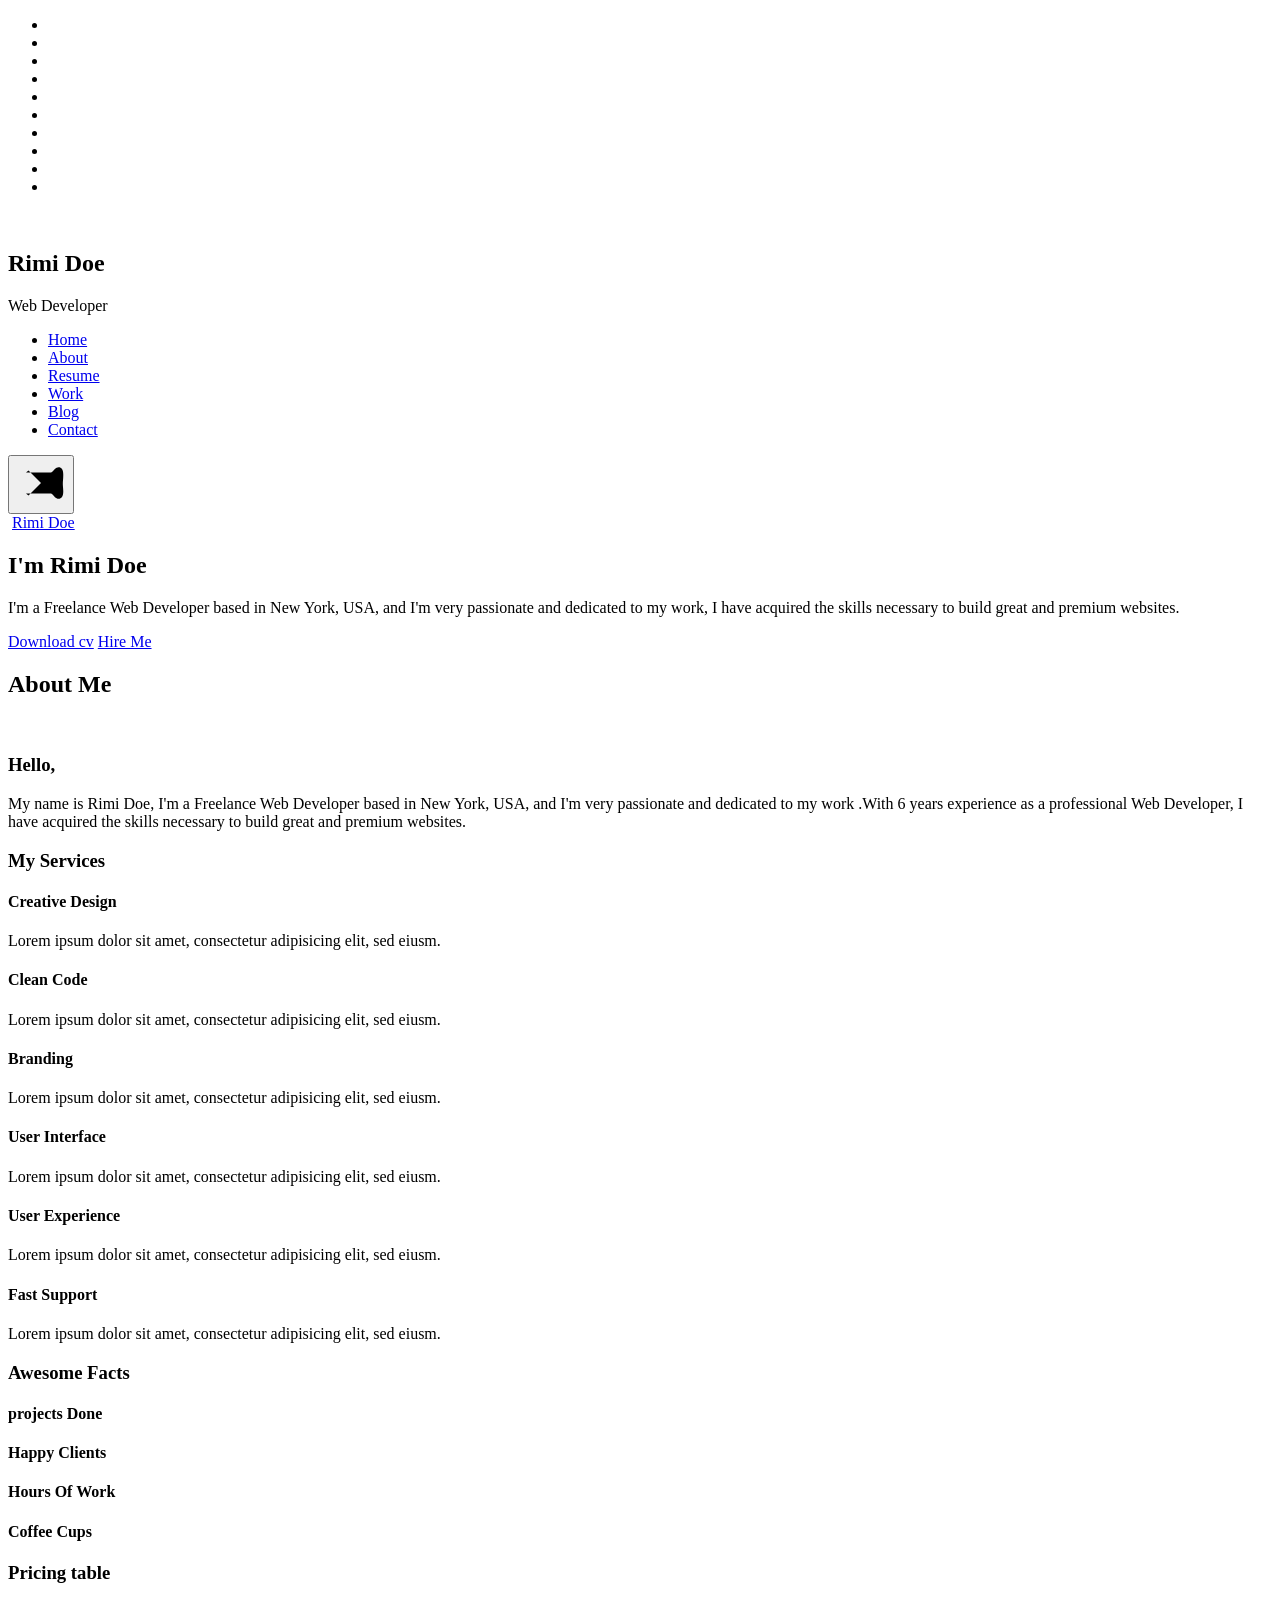
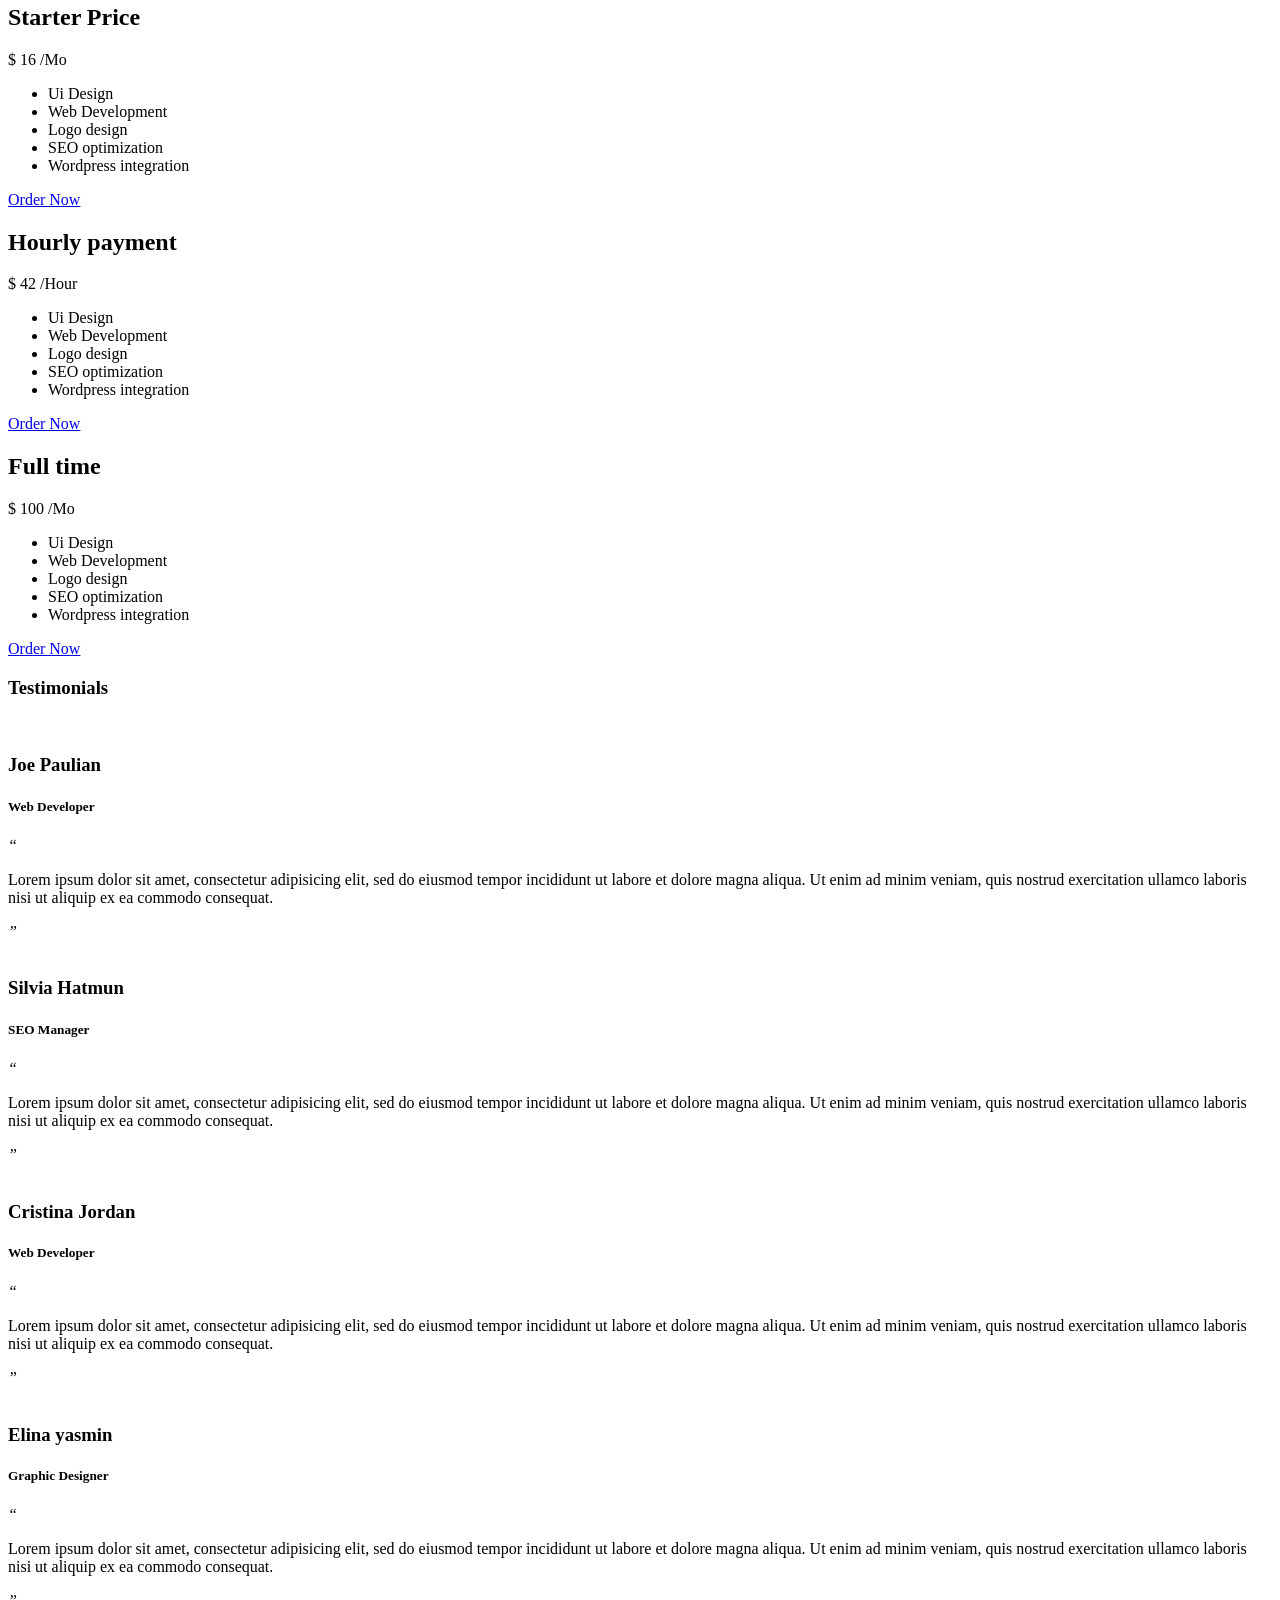
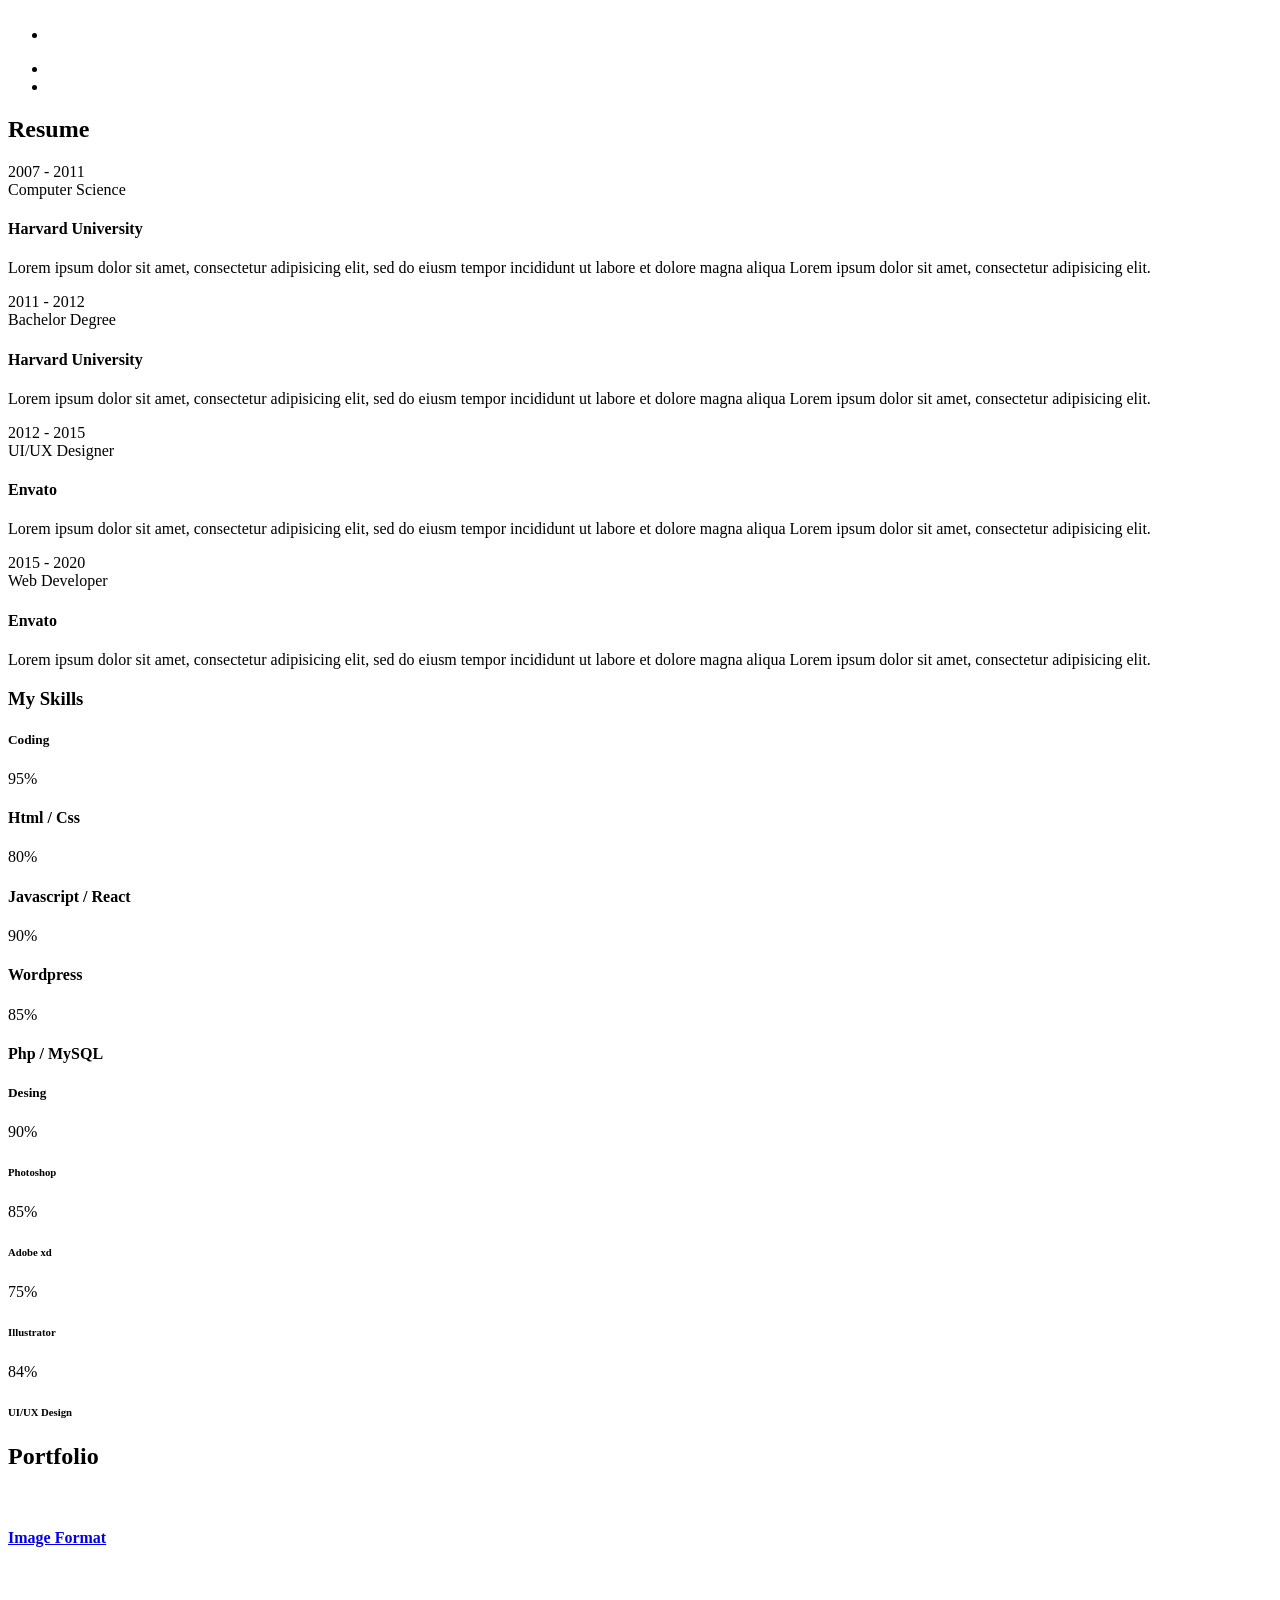
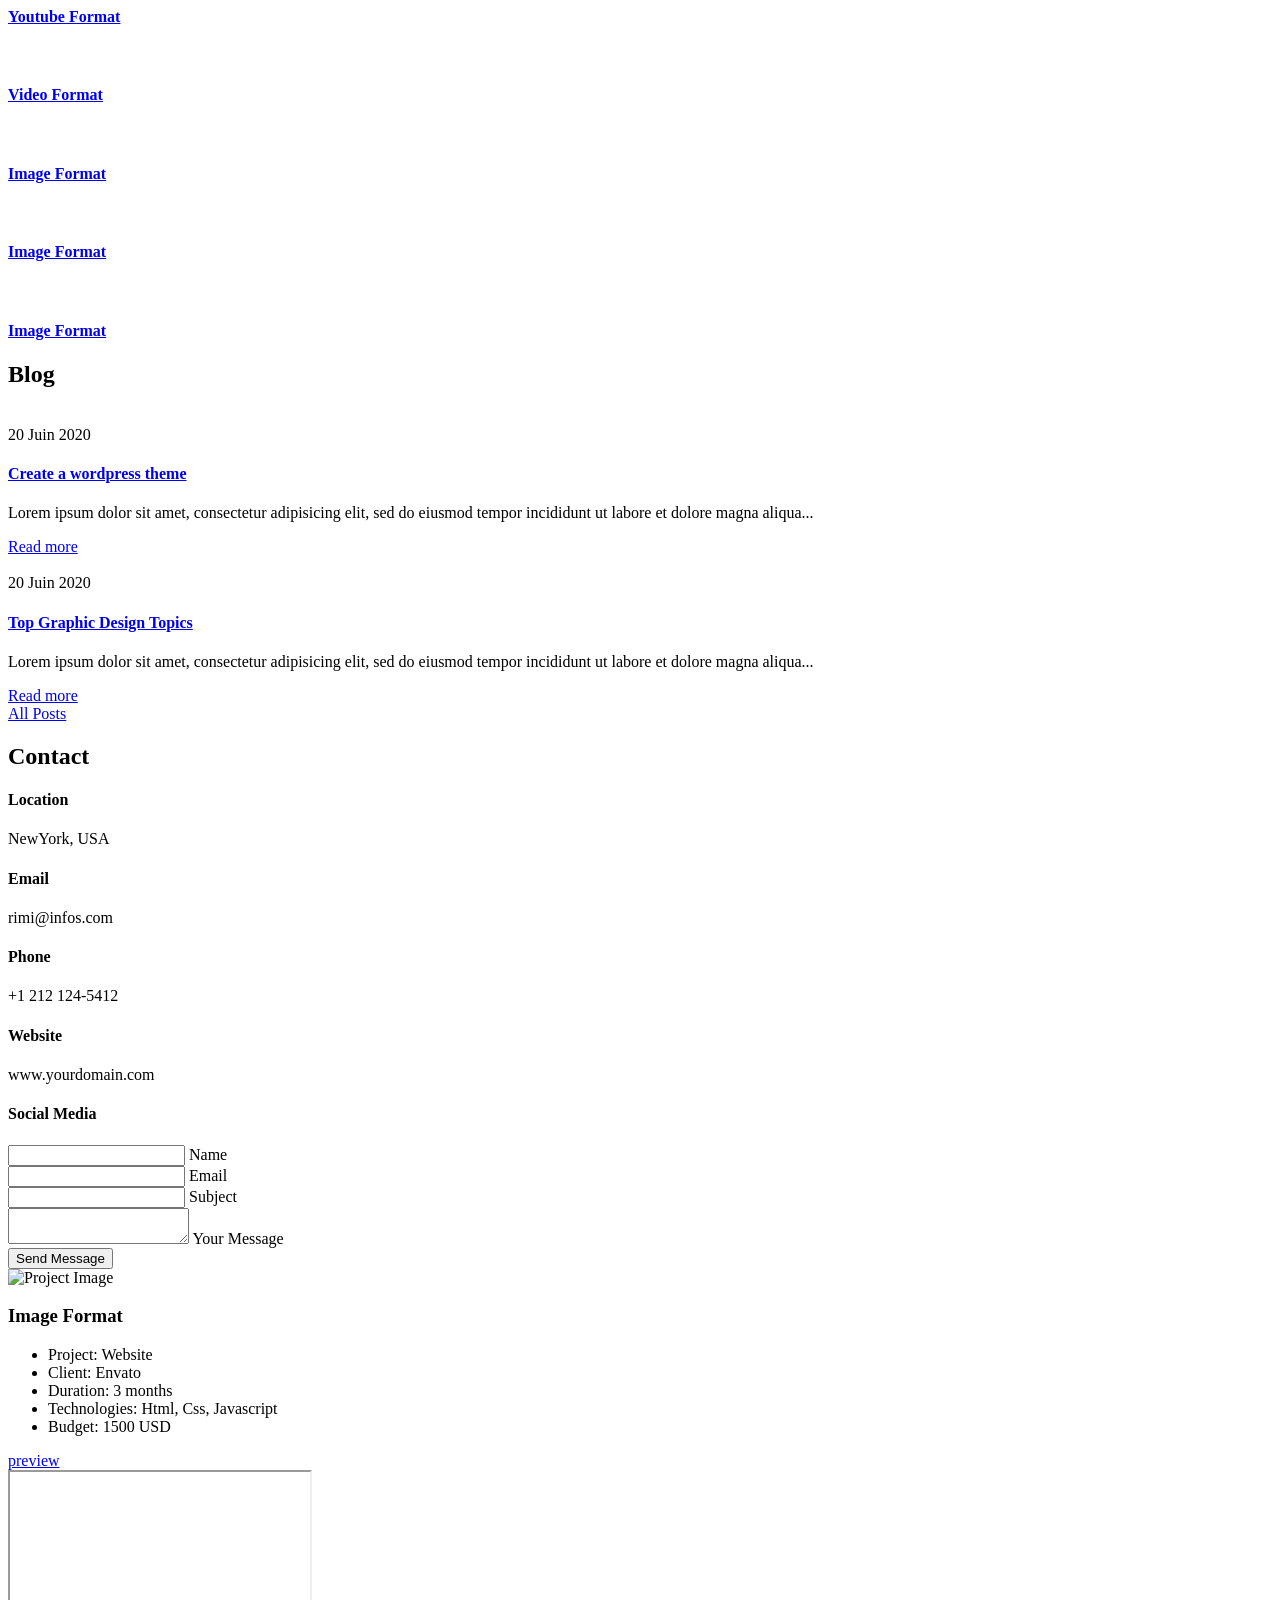
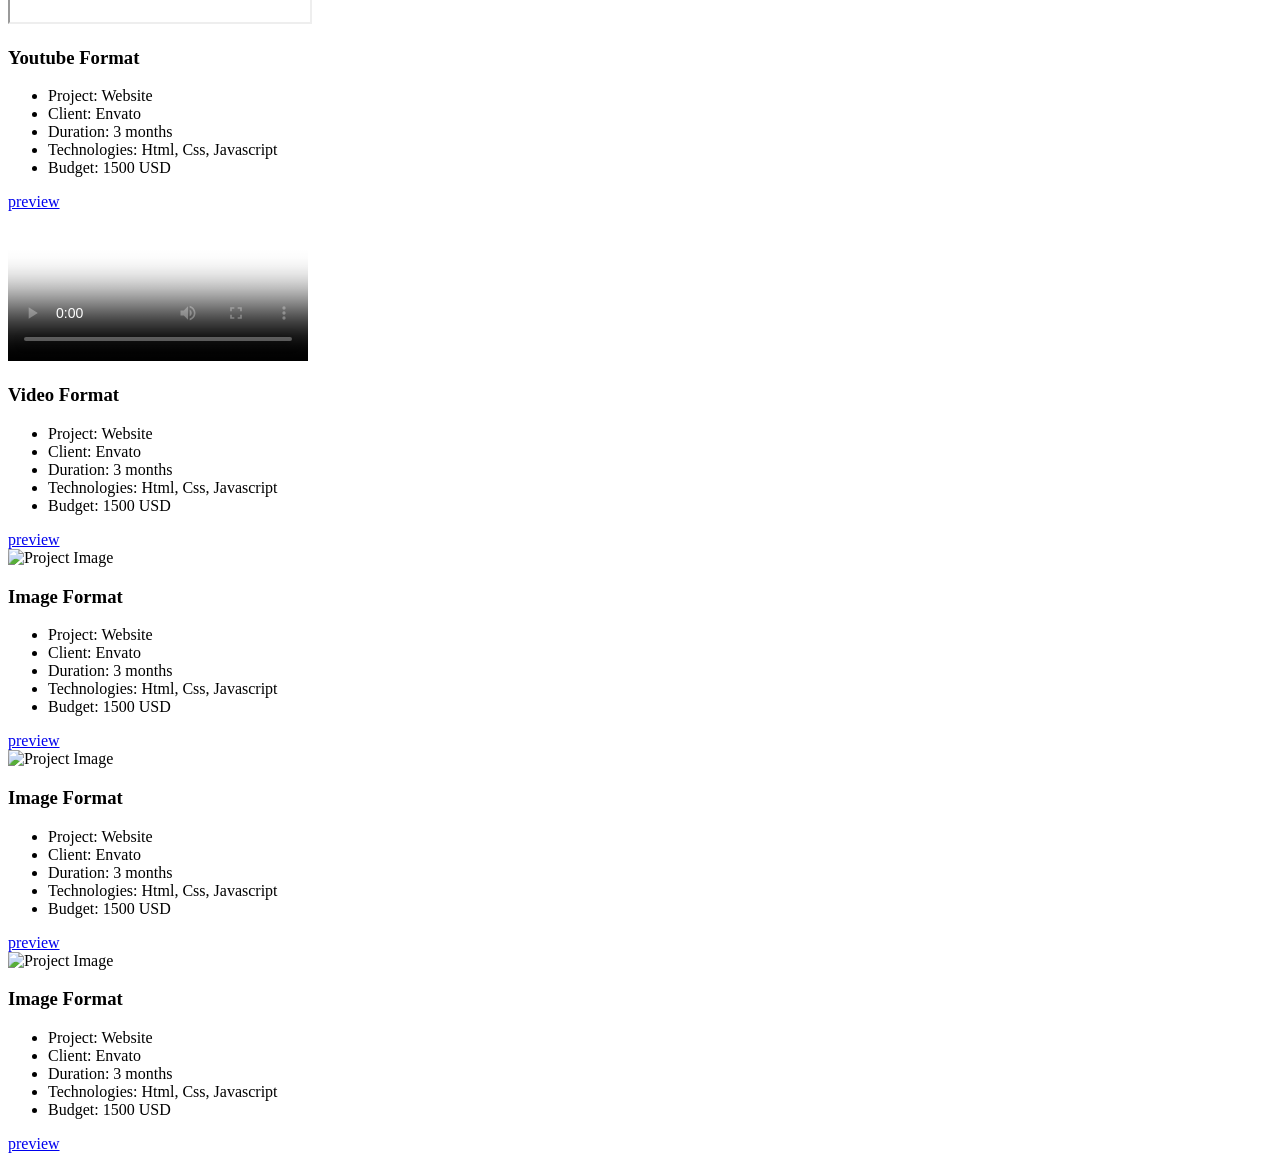
==== index.html @ a95a56e6 "Add files via upload" ====
﻿<!DOCTYPE html>
<html lang="en">
    <head>
        <meta charset="utf-8">
        <meta http-equiv="X-UA-Compatible" content="IE=edge">
        <meta name="viewport" content="width=device-width, initial-scale=1">
        <meta name="description" content="Euzan - Creative Portfolio Template">
        <meta name="keywords" content="Html, Css, jQuery, JavaScript, Euzan, responsive, onepage, personal, Portfolio, design, creative, template">
        
        <!-- Title -->
        <title>Euzan - Creative Portfolio Template</title>
        <!-- Favicon --> 
        <link rel="icon" href="images/icon.png">
        <!-- Google Fonts -->
        <link rel="stylesheet" href="css?family=Open+Sans:400,600,700">
        <link rel="stylesheet" href="css-1?family=Poppins:400,500,600,700,800">
                
        <!-- Font Awesome Css -->
        <link rel="stylesheet" href="css%20%281%29/vendor/font-awesome.min.css">
		<!-- Flaticon -->
        <link rel="stylesheet" href="fonts/flaticon.css">
        <!-- Bootstrap 4 Css -->
        <link rel="stylesheet" href="css%20%281%29/vendor/bootstrap.min.css">
		<!-- Animations Css -->
        <link rel="stylesheet" href="css%20%281%29/vendor/animations.css">
		<!-- Slick Css -->
        <link rel="stylesheet" href="css%20%281%29/vendor/slick.min.css">
        <!-- Main Style Css -->
        <link rel="stylesheet" href="css%20%281%29/main/homepages.css">
		<!-- Colors Css -->
        <link rel="stylesheet" href="css/main/skins/blue_color.css">
        
        <!--[if lt IE 9]>
        <script src="js/html5shiv.min.js"></script>
        <script src="js/respond.min.js"></script>
        <![endif]-->
		
		<!-- Moderniz Js -->
		<script src="js/modernizr.custom.js"></script>
		
    </head>
    <body>
        
        <!-- ========== Start Loading ========== -->
        
        <div class="preloader">
            <div class="loading-inner"></div>
        </div>

        <!-- ========== End Loading ========== -->
		
		<ul class="bg-bubbles">
            <li></li>
            <li></li>
            <li></li>
            <li></li>
            <li></li>
            <li></li>
            <li></li>
            <li></li>
            <li></li>
            <li></li>
        </ul>
		        
        <!-- ========== Start Navbar ========== -->
	
		<div class="vertical-nav">
			<!-- Intro -->
		    <img class="img-fluid" src="images/nav-img.jpg" alt="">
			<h2>Rimi Doe</h2>
			<p>Web Developer</p>
			<!-- Mini Menu -->
            <div class="mini-menu">
				<ul class="list-unstyled">
					<li class="active"><a class="pt-trigger" href="#home"><i class="flaticon-homepage"></i>Home</a></li>
					<li><a class="pt-trigger" href="#about"><i class="flaticon-user"></i>About</a></li>
					<li><a class="pt-trigger" href="#resume"><i class="flaticon-leaf"></i>Resume</a></li>
					<li><a class="pt-trigger" href="#portfolio"><i class="flaticon-squares"></i>Work</a></li>
					<li><a class="pt-trigger" href="#blog"><i class="flaticon-blogging"></i>Blog</a></li>
					<li><a class="pt-trigger" href="#contact"><i class="flaticon-headphones"></i>Contact</a></li>
				</ul>
			</div>
			<div class="line"></div>
			<span class="close-nav"><i class="fa fa-close"></i></span>
        </div>
		<!-- Mobile Menu -->
		<div class="mobile-menu">
			<button class="toggle-menu" onclick="this.classList.toggle('opened');this.setAttribute('aria-expanded', this.classList.contains('opened'))" aria-label="Main Menu">
                <svg width="50" height="50" viewbox="0 0 100 100">
                    <path class="line line1" d="M 20,29.000046 H 80.000231 C 80.000231,29.000046 94.498839,28.817352 94.532987,66.711331 94.543142,77.980673 90.966081,81.670246 85.259173,81.668997 79.552261,81.667751 75.000211,74.999942 75.000211,74.999942 L 25.000021,25.000058"></path>
                    <path class="line line2" d="M 20,50 H 80"></path>
                    <path class="line line3" d="M 20,70.999954 H 80.000231 C 80.000231,70.999954 94.498839,71.182648 94.532987,33.288669 94.543142,22.019327 90.966081,18.329754 85.259173,18.331003 79.552261,18.332249 75.000211,25.000058 75.000211,25.000058 L 25.000021,74.999942"></path>
                </svg>
            </button>
			<div class="info-right">
				<img class="img-fluid" src="images/nav-img.jpg" alt="">
			    <a href="#" class="site-logo">Rimi Doe</a>
			</div>
		</div>
        
        <!-- ========== End Navbar ========== -->
		
		<div class="main-content subpages">
			
			<!-- ========== Start Home ========== -->

			<section class="home pt-page" data-id="home">
				<div class="container-fluid area-bg">
					<div class="home-intro d-flex h-100 align-items-center">
						<div class="home-info">
							<h1><span>I'm </span>Rimi Doe</h1>
							<p>I'm a Freelance Web Developer based in New York, USA, and I'm very passionate and dedicated to my work, I have acquired the skills necessary to build great and premium websites.</p>
							<a href="#" class="main-btn">Download cv</a>
							<a href="#" class="main-btn custom-btn">Hire Me</a>
						</div>
					</div>
				</div>
			</section>

			<!-- ========== End Home ========== -->

			<!-- ========== Start About ========== -->

			<section class="about area-bg pt-page" data-id="about">
				<!-- ========== Start About Me ========== -->
				<div class="about-me container">
					<div class="main-title">
						<h2><span>About Me</span></h2>
					</div>
					<div class="row align-items-center">
						<div class="col-xl-3 col-md-4">
							<div class="about-image">
								<img class="img-fluid" src="images/my-img.jpg" alt="">
							</div>
						</div>
						<div class="col-xl-9 col-md-8">
							<div class="about-info">
								<h3>Hello,</h3>
								<p>My name is Rimi Doe, I'm a Freelance Web Developer based in New York, USA, and I'm very passionate and dedicated to my work .With 6 years experience as a professional Web Developer, I have acquired the skills necessary to build great and premium websites.</p>
							</div>
						</div>
					</div> 
				</div>
				<!-- ========== End About Me ========== -->

				<!-- ========== Start Services ========== -->
				<div class="services container">
					<div class="main-title">
						<h3>My Services</h3>
					</div>
					<div class="row">
						<div class="col-xl-4 col-sm-6">
							<div class="service">
								<div class="service-icon">
									<i class="flaticon-idea"></i>
								</div>
								<h4>Creative Design</h4>
								<p>Lorem ipsum dolor sit amet, consectetur adipisicing elit, sed eiusm.</p>
							</div>
						</div>
						<div class="col-xl-4 col-sm-6">
							<div class="service two">
								<div class="service-icon">
									<i class="flaticon-coding"></i>
								</div>
								<h4>Clean Code</h4>
								<p>Lorem ipsum dolor sit amet, consectetur adipisicing elit, sed eiusm.</p>
							</div>
						</div>
						<div class="col-xl-4 col-sm-6">
							<div class="service three">
								<div class="service-icon">
									<i class="flaticon-analysis"></i>
								</div>
								<h4>Branding</h4>
								<p>Lorem ipsum dolor sit amet, consectetur adipisicing elit, sed eiusm.</p>
							</div>
						</div>
						<div class="col-xl-4 col-sm-6">
							<div class="service">
								<div class="service-icon">
									<i class="flaticon-web"></i>
								</div>
								<h4>User Interface</h4>
								<p>Lorem ipsum dolor sit amet, consectetur adipisicing elit, sed eiusm.</p>
							</div>
						</div>
						<div class="col-xl-4 col-sm-6">
							<div class="service">
								<div class="service-icon">
									<i class="flaticon-user-experience"></i>
								</div>
								<h4>User Experience</h4>
								<p>Lorem ipsum dolor sit amet, consectetur adipisicing elit, sed eiusm.</p>
							</div>
						</div>
						<div class="col-xl-4 col-sm-6">
							<div class="service">
								<div class="service-icon">
									<i class="flaticon-technical-support"></i>
								</div>
								<h4>Fast Support</h4>
								<p>Lorem ipsum dolor sit amet, consectetur adipisicing elit, sed eiusm.</p>
							</div>
						</div>
					</div>
				</div>
				<!-- ========== End Services ========== -->

				<!-- ========== Start Fun Facts ========== -->
				<div class="facts container">
					<div class="main-title">
						<h3>Awesome Facts</h3>
					</div>
					<div class="facts-content">
						 <div class="row">
							<div class="col-xl-3 col-lg-6 col-sm-6">
								<div class="fact-item">
									<span class="fact-icon"><i class="flaticon-coding"></i></span>
									<h4>projects Done</h4>
									<span class="fact-number" data-from="0" data-to="554" data-speed="2500"></span>
								</div>
							</div>
							<div class="col-xl-3 col-lg-6 col-sm-6">
								<div class="fact-item">
									<span class="fact-icon"><i class="flaticon-feedback"></i></span>
									<h4>Happy Clients</h4>
									<span class="fact-number" data-from="0" data-to="540" data-speed="2500"></span>
								</div>
							</div>
							<div class="col-xl-3 col-lg-6 col-sm-6">
								<div class="fact-item">
									<span class="fact-icon"><i class="flaticon-time"></i></span>
									<h4>Hours Of Work</h4>
									<span class="fact-number" data-from="0" data-to="1200" data-speed="2500"></span>
								</div>
							</div>
							<div class="col-xl-3 col-lg-6 col-sm-6">
								<div class="fact-item">
									<span class="fact-icon"><i class="flaticon-chat"></i></span>
									<h4>Coffee Cups</h4>
									<span class="fact-number" data-from="0" data-to="160" data-speed="2500"></span>
								</div>
							</div>
						</div>
					</div>
				</div>
				<!-- ========== End Fun Facts ========== -->

				<!-- ========== Start Pricing ========== -->
				<div class="pricing container">
					<div class="main-title">
						<h3>Pricing table</h3>
					</div>
					<div class="pricing-plans">
					   <div class="row">
							<div class="col-xl-4 col-lg-6 col-md-6">
								<div class="pricing-plan one">
									<div class="pricing-head">
										<div class="pricing-title">
											<h2>Starter Price</h2>
										</div>
										<div class="pricing-price">
											<p><span class="up">$</span> <span class="price">16</span> <span class="down">/Mo</span></p>
										</div>
									</div>
									<ul class="pricing-features list-unstyled">
										<li><i class="fa fa-check"></i>Ui Design</li>
										<li><i class="fa fa-check"></i>Web Development</li>
										<li class="disable"><i class="fa fa-close"></i>Logo design</li>
										<li class="disable"><i class="fa fa-close"></i>SEO optimization</li>
										<li class="disable"><i class="fa fa-close"></i>Wordpress integration</li>
									</ul>
									<div class="pricing-btn">
										<a href="#" class="main-btn custom-btn"><span>Order Now</span></a>
									</div>
							 </div>
							 </div>
						   <div class="col-xl-4 col-lg-6 col-md-6">
							   <div class="pricing-plan two">
								   <div class="pricing-head">
									   <i class="flaticon-lotus"></i>
									   <div class="pricing-title">
										   <h2>Hourly payment</h2>
									   </div>
									   <div class="pricing-price">
										   <p><span class="up">$</span> <span class="price">42</span> <span class="down">/Hour</span></p>
									   </div>
								   </div>
								   <ul class="pricing-features list-unstyled">
									   <li><i class="fa fa-check"></i>Ui Design</li>
									   <li><i class="fa fa-check"></i>Web Development</li>
									   <li><i class="fa fa-check"></i>Logo design</li>
									   <li class="disable"><i class="fa fa-close"></i>SEO optimization</li>
									   <li class="disable"><i class="fa fa-close"></i>Wordpress integration</li>
								   </ul>
								   <div class="pricing-btn">
									   <a href="#" class="main-btn"><span>Order Now</span></a>
								   </div>
							   </div>
						   </div>
						   <div class="col-xl-4 col-lg-6 col-md-6 offset-xl-0 offset-lg-3 offset-md-3">
							   <div class="pricing-plan three">
								   <div class="pricing-head">
									   <div class="pricing-title">
										   <h2>Full time</h2>
									   </div>
									   <div class="pricing-price">
										   <p><span class="up">$</span> <span class="price">100</span> <span class="down">/Mo</span></p>
									   </div>
									</div>
									<ul class="pricing-features list-unstyled">
										<li><i class="fa fa-check"></i>Ui Design</li>
										<li><i class="fa fa-check"></i>Web Development</li>
										<li><i class="fa fa-check"></i>Logo design</li>
										<li><i class="fa fa-check"></i>SEO optimization</li>
										<li><i class="fa fa-check"></i>Wordpress integration</li>
									</ul>
									<div class="pricing-btn">
										 <a href="#" class="main-btn custom-btn"><span>Order Now</span></a>
									</div>
								</div>
							</div>
						</div>
					</div>
				</div>
				<!-- ========== End Pricing ========== -->

				<!-- ========== Start Testimonials ========== -->
				 <div class="testimonials container">
					 <div class="main-title">
						 <h3>Testimonials</h3>
					 </div>
					 <div class="testimonials-slider-content">
						 <!-- Testimonials Slider -->
						 <div class="testimonials-slider">
							 <!-- Testimonials Slider Item -->
							 <div class="testimonials-item text-center">
								 <div class="image-item">
									 <img src="images/testimonials/1.jpg" alt="">
								 </div>
								 <div class="testimonials-info">
									 <h3>Joe Paulian</h3>
									 <h5>Web Developer</h5>
								 </div>
								 <div class="testimonials-description">
									 <i>“</i>
									 <p>Lorem ipsum dolor sit amet, consectetur adipisicing elit, sed do eiusmod tempor incididunt ut labore et dolore magna aliqua. Ut enim ad minim veniam, quis nostrud exercitation ullamco laboris nisi ut aliquip ex ea commodo consequat.</p>
									 <i>”</i>
								 </div>
							 </div>
							 <!-- Testimonials Slider Item -->
							 <div class="testimonials-item text-center">
								 <div class="image-item">
									 <img src="images/testimonials/2.jpg" alt="">
								 </div>
								 <div class="testimonials-info">
									 <h3>Silvia Hatmun</h3>
									 <h5>SEO Manager</h5>
								 </div>
								 <div class="testimonials-description">
									 <i>“</i>
									 <p>Lorem ipsum dolor sit amet, consectetur adipisicing elit, sed do eiusmod tempor incididunt ut labore et dolore magna aliqua. Ut enim ad minim veniam, quis nostrud exercitation ullamco laboris nisi ut aliquip ex ea commodo consequat.</p>
									 <i>”</i>
								 </div>
							 </div>
							 <!-- Testimonials Slider Item -->
							 <div class="testimonials-item text-center">
								 <div class="image-item">
									 <img src="images/testimonials/3.jpg" alt="">
								 </div>
								 <div class="testimonials-info">
									 <h3>Cristina Jordan</h3>
									 <h5>Web Developer</h5>
								 </div>
								 <div class="testimonials-description">
									 <i>“</i>
									 <p>Lorem ipsum dolor sit amet, consectetur adipisicing elit, sed do eiusmod tempor incididunt ut labore et dolore magna aliqua. Ut enim ad minim veniam, quis nostrud exercitation ullamco laboris nisi ut aliquip ex ea commodo consequat.</p>
									 <i>”</i>
								 </div>
							 </div>
							 <!-- Testimonials Slider Item -->
							 <div class="testimonials-item text-center">
								 <div class="image-item">
									 <img src="images/testimonials/4.jpg" alt="">
								 </div>
								 <div class="testimonials-info">
									 <h3>Elina yasmin</h3>
									 <h5>Graphic Designer</h5>
								 </div>
								 <div class="testimonials-description">
									 <i>“</i>
									 <p>Lorem ipsum dolor sit amet, consectetur adipisicing elit, sed do eiusmod tempor incididunt ut labore et dolore magna aliqua. Ut enim ad minim veniam, quis nostrud exercitation ullamco laboris nisi ut aliquip ex ea commodo consequat.</p>
									 <i>”</i>
								 </div>
							 </div>
						</div>
						<!-- Slider Paging -->
						<ul class="paging-container list-unstyled text-center list-inline">
							<li class="testimonials-arrows" id="testimonials-prevArrow">
								<div class="testimonials-client-img"></div>
								<i class="fa fa-chevron-left"></i>
							</li>
							<li id="testimonial-paging"></li>
							<li class="testimonials-arrows" id="testimonials-nextArrow">
								<div class="testimonials-client-img"></div>
								<i class="fa fa-chevron-right"></i>
							</li>
						</ul>
					</div>
				</div>

			</section>

			<!-- ========== End About ========== -->

			<!-- ========== Start Resume ========== -->

			<section class="resume area-bg pt-page" data-id="resume">
				<div class="container">
					<div class="main-title">
						<h2><span>Resume</span></h2>
					</div>
					<div class="resume-content">
						<div class="row">
							<div class="col-xl-6 col-md-12">
								<div class="education">
									<i class="fa fa-graduation-cap"></i>
									<div class="resume-item">
										<div class="resume-date">2007 - 2011</div>
										<span>Computer Science</span>
										<h4>Harvard University</h4>
										<p>Lorem ipsum dolor sit amet, consectetur adipisicing elit, sed do eiusm tempor incididunt ut labore et dolore magna aliqua Lorem ipsum dolor sit amet, consectetur adipisicing elit.</p>
									</div>
									<div class="resume-item">
										<div class="resume-date">2011 - 2012</div>
										<span>Bachelor Degree</span>
										<h4>Harvard University</h4>
										<p>Lorem ipsum dolor sit amet, consectetur adipisicing elit, sed do eiusm tempor incididunt ut labore et dolore magna aliqua Lorem ipsum dolor sit amet, consectetur adipisicing elit.</p>
									</div>
								</div>
							</div>
							<div class="col-xl-6 col-md-12">
								<div class="experience">
									<i class="fa fa-suitcase"></i>
									<div class="resume-item">
										<div class="resume-date">2012 - 2015</div>
										<span>UI/UX Designer</span>
										<h4>Envato</h4>
										<p>Lorem ipsum dolor sit amet, consectetur adipisicing elit, sed do eiusm tempor incididunt ut labore et dolore magna aliqua Lorem ipsum dolor sit amet, consectetur adipisicing elit.</p>
									</div>
									<div class="resume-item">
										<div class="resume-date">2015 - 2020</div>
										<span>Web Developer</span>
										<h4>Envato</h4>
										<p>Lorem ipsum dolor sit amet, consectetur adipisicing elit, sed do eiusm tempor incididunt ut labore et dolore magna aliqua Lorem ipsum dolor sit amet, consectetur adipisicing elit.</p>
									</div>
								</div>
							</div>
						</div>
					</div>
					<!-- ========== Start Skills ========== -->
					<div class="skills">
						<div class="main-title">
							<h3>My Skills</h3>
						</div>
						<div class="skills-content">
							<div class="row">
								<div class="col-xl-6 col-sm-12">
									<div class="progress-skills">
										<h5 class="text-center-xs"><i class="fa fa-code"></i>Coding</h5>
										<div class="progress-container">
											<span class="percent" style="left: calc(95% - 21px);">95%</span>
											<h4>Html / Css</h4>
											<div class="progress">
												<div class="progress-bar" role="progressbar" aria-valuenow="95" aria-valuemin="0" aria-valuemax="100"></div>
											</div>
										</div>
										<div class="progress-container">
											<span class="percent" style="left: calc(80% - 21px);">80%</span>
											<h4>Javascript / React</h4>
											<div class="progress">
												<div class="progress-bar" role="progressbar" aria-valuenow="80" aria-valuemin="0" aria-valuemax="100"></div>
											</div>
										</div>
										<div class="progress-container">
											<span class="percent" style="left: calc(90% - 21px);">90%</span>
											<h4>Wordpress</h4>
											<div class="progress">
												<div class="progress-bar" role="progressbar" aria-valuenow="90" aria-valuemin="0" aria-valuemax="100"></div>
											</div>
										</div>
										<div class="progress-container">
											<span class="percent" style="left: calc(85% - 21px);">85%</span>
											<h4>Php / MySQL</h4>
											<div class="progress">
												<div class="progress-bar" role="progressbar" aria-valuenow="85" aria-valuemin="0" aria-valuemax="100"></div>
											</div>
										</div>
									</div>
								</div>
								<div class="col-xl-6 col-sm-12">
									<div class="circle-skills">
										<h5 class="text-center-xs"><i class="fa fa-magic"></i>Desing</h5>
										<div class="row">
											<div class="col-xl-6 col-md-3 col-sm-3 text-center-xs">
												<div class="item text-center">
													<div class="skill" data-fill="{&quot;color&quot;: &quot;#506af5&quot;}" data-value="0.9">
														<span class="skill-value">90%</span>
													</div>
													<h6>Photoshop</h6>
												</div>
											</div>
											<div class="col-xl-6 col-md-3 col-sm-3 text-center-xs">
												<div class="item text-center">
													<div class="skill" data-fill="{&quot;color&quot;: &quot;#506af5&quot;}" data-value="0.85">
														<span class="skill-value">85%</span>
													</div>
													<h6>Adobe xd</h6>
												</div>
											</div>
											<div class="col-xl-6 col-md-3 col-sm-3 text-center-xs">
												<div class="item text-center">
													<div class="skill" data-fill="{&quot;color&quot;: &quot;#506af5&quot;}" data-value="0.75">
														<span class="skill-value">75%</span>
													</div>
													<h6>Illustrator</h6>
												</div>
											</div>
											<div class="col-xl-6 col-md-3 col-sm-3 text-center-xs">
												<div class="item text-center">
													<div class="skill" data-fill="{&quot;color&quot;: &quot;#506af5&quot;}" data-value="0.84">
														<span class="skill-value">84%</span>
													</div>
													<h6>UI/UX Design</h6>
												</div>
											</div>
										</div>
									</div>
								</div>
							</div>
					   </div>
					</div>
					<!-- ========== End Skills ========== -->
				</div>
			</section>

			<!-- ========== End Resume ========== -->

			<!-- ========== Start Portfolio ========== -->

			<section class="portfolio area-bg pt-page" data-id="portfolio">
				<div class="container my-container">
					<div class="main-title">
						<h2><span>Portfolio</span></h2>
					</div>
					<div class="portfolio-content">
						<div class="row">
							<div class="col-xl-4 col-lg-6 col-md-6 col-sm-12">
								<div class="item">
									<a href="#" data-type="project1">
										<img class="img-fluid" src="images/portfolio/item-1.jpg" alt="">
									    <div class="overlay">
										    <h4 class="item-title">Image Format</h4>
									    </div>
									</a>
								</div>
							</div>
							<div class="col-xl-4 col-lg-6 col-md-6 col-sm-12">
								<div class="item">
									<a href="#" data-type="project2">
										<img class="img-fluid" src="images/portfolio/item-2.jpg" alt="">
									    <div class="overlay">
										    <h4 class="item-title">Youtube Format</h4>
									    </div>
									</a>
								</div>
							</div>
							<div class="col-xl-4 col-lg-6 col-md-6 col-sm-12">
								<div class="item">
									<a href="#" data-type="project3">
										<img class="img-fluid" src="images/portfolio/item-3.jpg" alt="">
									    <div class="overlay">
										    <h4 class="item-title">Video Format</h4>
									    </div>
									</a>
								</div>
							</div>
							<div class="col-xl-4 col-lg-6 col-md-6 col-sm-12">
								<div class="item">
									<a href="#" data-type="project4">
										<img class="img-fluid" src="images/portfolio/item-4.jpg" alt="">
									    <div class="overlay">
										    <h4 class="item-title">Image Format</h4>
									    </div>
									</a>
								</div>
							</div>
							<div class="col-xl-4 col-lg-6 col-md-6 col-sm-12">
								<div class="item">
									<a href="#" data-type="project5">
										<img class="img-fluid" src="images/portfolio/item-5.jpg" alt="">
									    <div class="overlay">
										    <h4 class="item-title">Image Format</h4>
									    </div>
									</a>
								</div>
							</div>
							<div class="col-xl-4 col-lg-6 col-md-6 col-sm-12">
								<div class="item">
									<a href="#" data-type="project6">
										<img class="img-fluid" src="images/portfolio/item-6.jpg" alt="">
									    <div class="overlay">
										    <h4 class="item-title">Image Format</h4>
									    </div>
									</a>
								</div>
							</div>
						</div>
					</div>
				</div>
			</section>
			
			<!-- ========== End Portfolio ========== -->

			<!-- ========== Start Blog ========== -->

			<section class="blog area-bg pt-page" data-id="blog">
				<div class="container">
					<div class="main-title">
						<h2><span>Blog</span></h2>
					</div>
					<div class="row">
						<!-- New Item -->
						<div class="col-xl-6 col-md-12">
							<div class="post">
								<!-- Post Image -->
								<div class="post-img">
									<img src="images/blog/1.jpg" class="img-fluid" alt="">
								</div>
								<!-- Post Content -->
								<div class="post-content">
									<div class="post-date">20 Juin 2020</div>
									<div class="post-title">
										<a href="blog-single.html" target="_blank"><h4>Create a wordpress theme</h4></a>
									</div>
									<div class="post-text">
										<p>Lorem ipsum dolor sit amet, consectetur adipisicing elit, sed do eiusmod tempor incididunt ut labore et dolore magna aliqua...</p>
									</div>
									<a href="blog-single.html" target="_blank" class="post-more">Read more</a>
								</div>
							</div>
						</div>
						<!-- New Item -->
						<div class="col-xl-6 col-md-12">
							<div class="post">
								<!-- Post Image -->
								<div class="post-img">
									<img src="images/blog/2.jpg" class="img-fluid" alt="">
								</div>
								<!-- Post Content -->
								<div class="post-content">
									<div class="post-date">20 Juin 2020</div>
									<div class="post-title">
										<a href="blog-single.html" target="_blank"><h4>Top Graphic Design Topics</h4></a>
									</div>
									<div class="post-text">
										<p>Lorem ipsum dolor sit amet, consectetur adipisicing elit, sed do eiusmod tempor incididunt ut labore et dolore magna aliqua...</p>
									</div>
									<a href="blog-single.html" target="_blank" class="post-more">Read more</a>
								</div>
							</div>
						</div>        
					</div>
					<div class="my-btn">
						<a href="blog.html" target="_blank" class="main-btn">All Posts</a>
					</div>
				</div>
			</section>

			<!-- ========== End Blog ========== -->

			<!-- ========== Start Contact ========== -->

			<section class="contact area-bg pt-page" data-id="contact">
				<div class="container">
					<div class="main-title">
						<h2><span>Contact</span></h2>
					</div>
					<div class="row">
						<div class="col-xl-5 col-lg-12">
							<div class="contact-boxes">
								<div class="contact-box">
									<h4 class="title-box">Location</h4>
									<div class="content-box">
										<p>
											<i class="fa fa-home"></i>
											NewYork, USA
										</p>
									</div>
								</div>
								<div class="contact-box two">
									<h4 class="title-box">Email</h4>
									<div class="content-box">
										<p>
											<i class="fa fa-envelope"></i>
											rimi@infos.com
										</p>
									</div>
								</div>
								<div class="contact-box">
									<h4 class="title-box">Phone</h4>
									<div class="content-box">
										<p>
											<i class="fa fa-phone"></i>
											+1 212 124-5412
										</p>
									</div>
								</div>
								<div class="contact-box">
									<h4 class="title-box">Website</h4>
									<div class="content-box">
										<p>
											<i class="fa fa-globe"></i>
											www.yourdomain.com
										</p>
									</div>
								</div>
								<div class="contact-box">
									<h4 class="title-box">Social Media</h4>
									<div class="content-box">
										<p>
											<span><a href="#"><i class="fa fa-facebook"></i></a></span>
											<span><a href="#"><i class="fa fa-twitter"></i></a></span>
											<span><a href="#"><i class="fa fa-google-plus"></i></a></span>
											<span><a href="#"><i class="fa fa-behance"></i></a></span>
										</p>
									</div>
								</div>
							</div>
						</div>
						<div class="col-xl-7 col-lg-12">
							<form class="contact-form" action="mail.php" method="post">
								<div class="form-group">
									<input type="text" class="form-control" id="name" name="name" required="" value="" onkeyup="this.setAttribute('value', this.value);">
									<label for="name">Name</label>
									<span class="input-border"></span>
								</div>
								<div class="form-group">
									<input type="email" class="form-control" id="email" name="email" required="" value="" onkeyup="this.setAttribute('value', this.value);">
									<label for="email">Email</label>
									<span class="input-border"></span>
								</div>
								<div class="form-group">
									<input type="text" class="form-control" id="subject" name="subject" required="" value="" onkeyup="this.setAttribute('value', this.value);">
									<label for="subject">Subject</label>
									<span class="input-border"></span>
								</div>
								<div class="form-group">
									<textarea class="form-control" id="message" name="message" required="" data-value="" onkeyup="this.setAttribute('data-value', this.value);"></textarea>
									<label for="message">Your Message</label>
									<span class="input-border"></span>
								</div>
								<!-- Button Send Message  -->
								<button class="contact-btn main-btn btn btn-block" type="submit" name="send">Send Message</button>
								<!-- Form Message  -->
								<div class="form-message text-center"><span></span></div>
							</form>
						</div>
					</div>
				</div>
			</section>

			<!-- ========== End Contact ========== -->

        </div>
		
		<!-- Project Content -->
        <div class="project-content project1 container d-flex align-items-center">
	        <div class="row">
		        <div class="col-md-6 d-flex align-items-center">
				    <div class="project-main-content">
                        <img src="images/portfolio/item-1.jpg" class="img-fluid" alt="Project Image">
                    </div>
			    </div>
			    <div class="col-md-6 d-flex align-items-center">
					<div class="project-info">
                        <h3>Image Format</h3>
                        <ul class="project-details list-unstyled">
                            <li><i class="fa fa-file-text-o">
								</i>Project: <span>Website</span>
                            </li>
                            <li>
								<i class="fa fa-user-o"></i>Client: <span>Envato</span>
                            </li>
                            <li>
								<i class="fa fa-hourglass-o"></i>Duration: <span>3 months</span>
                            </li>
                            <li>
								<i class="fa fa-code"></i>Technologies: <span>Html, Css, Javascript</span>
                            </li>
                            <li>
								<i class="fa fa-money"></i>Budget: <span>1500 USD</span>
                            </li>
                        </ul>
                        <a href="#" class="main-btn"><span><i class="fa fa-external-link"></i>preview</span></a>
                    </div>
			    </div>
			</div>
			<a href="#" class="close"><i class="fa fa-close"></i></a>
        </div>
		<!-- Project Content -->
        <div class="project-content project2 container">
	        <div class="row">
		        <div class="col-md-12">
				    <div class="project-main-content youtube-format">
						<div class="videocontainer">
                            <iframe class="youtube-video" src="https://www.youtube.com/embed/7e90gBu4pas?enablejsapi=1&version=3&playerapiid=ytplayer" allowfullscreen=""></iframe>
                        </div>
                    </div>
			    </div>
			    <div class="col-md-12">
					<div class="project-info">
                        <h3>Youtube Format</h3>
                        <ul class="project-details list-unstyled">
                            <li><i class="fa fa-file-text-o">
								</i>Project: <span>Website</span>
                            </li>
                            <li>
								<i class="fa fa-user-o"></i>Client: <span>Envato</span>
                            </li>
                            <li>
								<i class="fa fa-hourglass-o"></i>Duration: <span>3 months</span>
                            </li>
                            <li>
								<i class="fa fa-code"></i>Technologies: <span>Html, Css, Javascript</span>
                            </li>
                            <li>
								<i class="fa fa-money"></i>Budget: <span>1500 USD</span>
                            </li>
                        </ul>
                        <a href="#" class="main-btn"><span><i class="fa fa-external-link"></i>preview</span></a>
                    </div>
			    </div>
			</div>
			<a href="#" class="close"><i class="fa fa-close"></i></a>
        </div>
		<!-- Project Content -->
        <div class="project-content project3 container">
	        <div class="row">
		        <div class="col-md-12">
				    <div class="project-main-content video-format">
                        <video id="video" class="my-video" controls="" poster="images/portfolio/video-poster.jpg">
                            <source src="images/portfolio/video.mp4" type="video/mp4">
                        </video>
                    </div>
			    </div>
			    <div class="col-md-12">
					<div class="project-info">
                        <h3>Video Format</h3>
                        <ul class="project-details list-unstyled">
                            <li><i class="fa fa-file-text-o">
								</i>Project: <span>Website</span>
                            </li>
                            <li>
								<i class="fa fa-user-o"></i>Client: <span>Envato</span>
                            </li>
                            <li>
								<i class="fa fa-hourglass-o"></i>Duration: <span>3 months</span>
                            </li>
                            <li>
								<i class="fa fa-code"></i>Technologies: <span>Html, Css, Javascript</span>
                            </li>
                            <li>
								<i class="fa fa-money"></i>Budget: <span>1500 USD</span>
                            </li>
                        </ul>
                        <a href="#" class="main-btn"><span><i class="fa fa-external-link"></i>preview</span></a>
                    </div>
			    </div>
			</div>
			<a href="#" class="close"><i class="fa fa-close"></i></a>
        </div>
		<!-- Project Content -->
        <div class="project-content project4 container d-flex align-items-center">
	        <div class="row">
		        <div class="col-md-6 d-flex align-items-center">
				    <div class="project-main-content">
                        <img src="images/portfolio/item-4.jpg" class="img-fluid" alt="Project Image">
                    </div>
			    </div>
			    <div class="col-md-6 d-flex align-items-center">
					<div class="project-info">
                        <h3>Image Format</h3>
                        <ul class="project-details list-unstyled">
                            <li><i class="fa fa-file-text-o">
								</i>Project: <span>Website</span>
                            </li>
                            <li>
								<i class="fa fa-user-o"></i>Client: <span>Envato</span>
                            </li>
                            <li>
								<i class="fa fa-hourglass-o"></i>Duration: <span>3 months</span>
                            </li>
                            <li>
								<i class="fa fa-code"></i>Technologies: <span>Html, Css, Javascript</span>
                            </li>
                            <li>
								<i class="fa fa-money"></i>Budget: <span>1500 USD</span>
                            </li>
                        </ul>
                        <a href="#" class="main-btn"><span><i class="fa fa-external-link"></i>preview</span></a>
                    </div>
			    </div>
			</div>
			<a href="#" class="close"><i class="fa fa-close"></i></a>
        </div>
        <!-- Project Content -->
        <div class="project-content project5 container d-flex align-items-center">
	        <div class="row">
		        <div class="col-md-6 d-flex align-items-center">
				    <div class="project-main-content">
                        <img src="images/portfolio/item-5.jpg" class="img-fluid" alt="Project Image">
                    </div>
			    </div>
			    <div class="col-md-6 d-flex align-items-center">
					<div class="project-info">
                        <h3>Image Format</h3>
                        <ul class="project-details list-unstyled">
                            <li><i class="fa fa-file-text-o">
								</i>Project: <span>Website</span>
                            </li>
                            <li>
								<i class="fa fa-user-o"></i>Client: <span>Envato</span>
                            </li>
                            <li>
								<i class="fa fa-hourglass-o"></i>Duration: <span>3 months</span>
                            </li>
                            <li>
								<i class="fa fa-code"></i>Technologies: <span>Html, Css, Javascript</span>
                            </li>
                            <li>
								<i class="fa fa-money"></i>Budget: <span>1500 USD</span>
                            </li>
                        </ul>
                        <a href="#" class="main-btn"><span><i class="fa fa-external-link"></i>preview</span></a>
                    </div>
			    </div>
			</div>
			<a href="#" class="close"><i class="fa fa-close"></i></a>
        </div>
		<!-- Project Content -->
        <div class="project-content project6 container d-flex align-items-center">
	        <div class="row">
		        <div class="col-md-6 d-flex align-items-center">
				    <div class="project-main-content">
                        <img src="images/portfolio/item-6.jpg" class="img-fluid" alt="Project Image">
                    </div>
			    </div>
			    <div class="col-md-6 d-flex align-items-center">
					<div class="project-info">
                        <h3>Image Format</h3>
                        <ul class="project-details list-unstyled">
                            <li><i class="fa fa-file-text-o">
								</i>Project: <span>Website</span>
                            </li>
                            <li>
								<i class="fa fa-user-o"></i>Client: <span>Envato</span>
                            </li>
                            <li>
								<i class="fa fa-hourglass-o"></i>Duration: <span>3 months</span>
                            </li>
                            <li>
								<i class="fa fa-code"></i>Technologies: <span>Html, Css, Javascript</span>
                            </li>
                            <li>
								<i class="fa fa-money"></i>Budget: <span>1500 USD</span>
                            </li>
                        </ul>
                        <a href="#" class="main-btn"><span><i class="fa fa-external-link"></i>preview</span></a>
                    </div>
			    </div>
			</div>
			<a href="#" class="close"><i class="fa fa-close"></i></a>
        </div>
		
        <!-- ========== Js ========== -->

        <!-- jQuery -->
        <script src="js/jquery-3.2.1.min.js"></script>
		<!-- Slick Js -->
        <script src="js/slick.min.js"></script>
		<!-- Page Transitions Js -->
        <script src="js/pagetransitions.js"></script>
        <!-- Popper Js  -->
    	<script src="js/popper.min.js"></script>
        <!-- Bootstrap 4 Js -->
        <script src="js/bootstrap.min.js"></script>
		<!-- Count To Js -->
        <script src="js/jquery.countTo.min.js"></script>
		<!-- Circle Progress JS  -->
        <script src="js/circle-progress.min.js"></script>
        <!-- Custom Js -->
        <script src="js/custom.js"></script>
    </body>
</html>
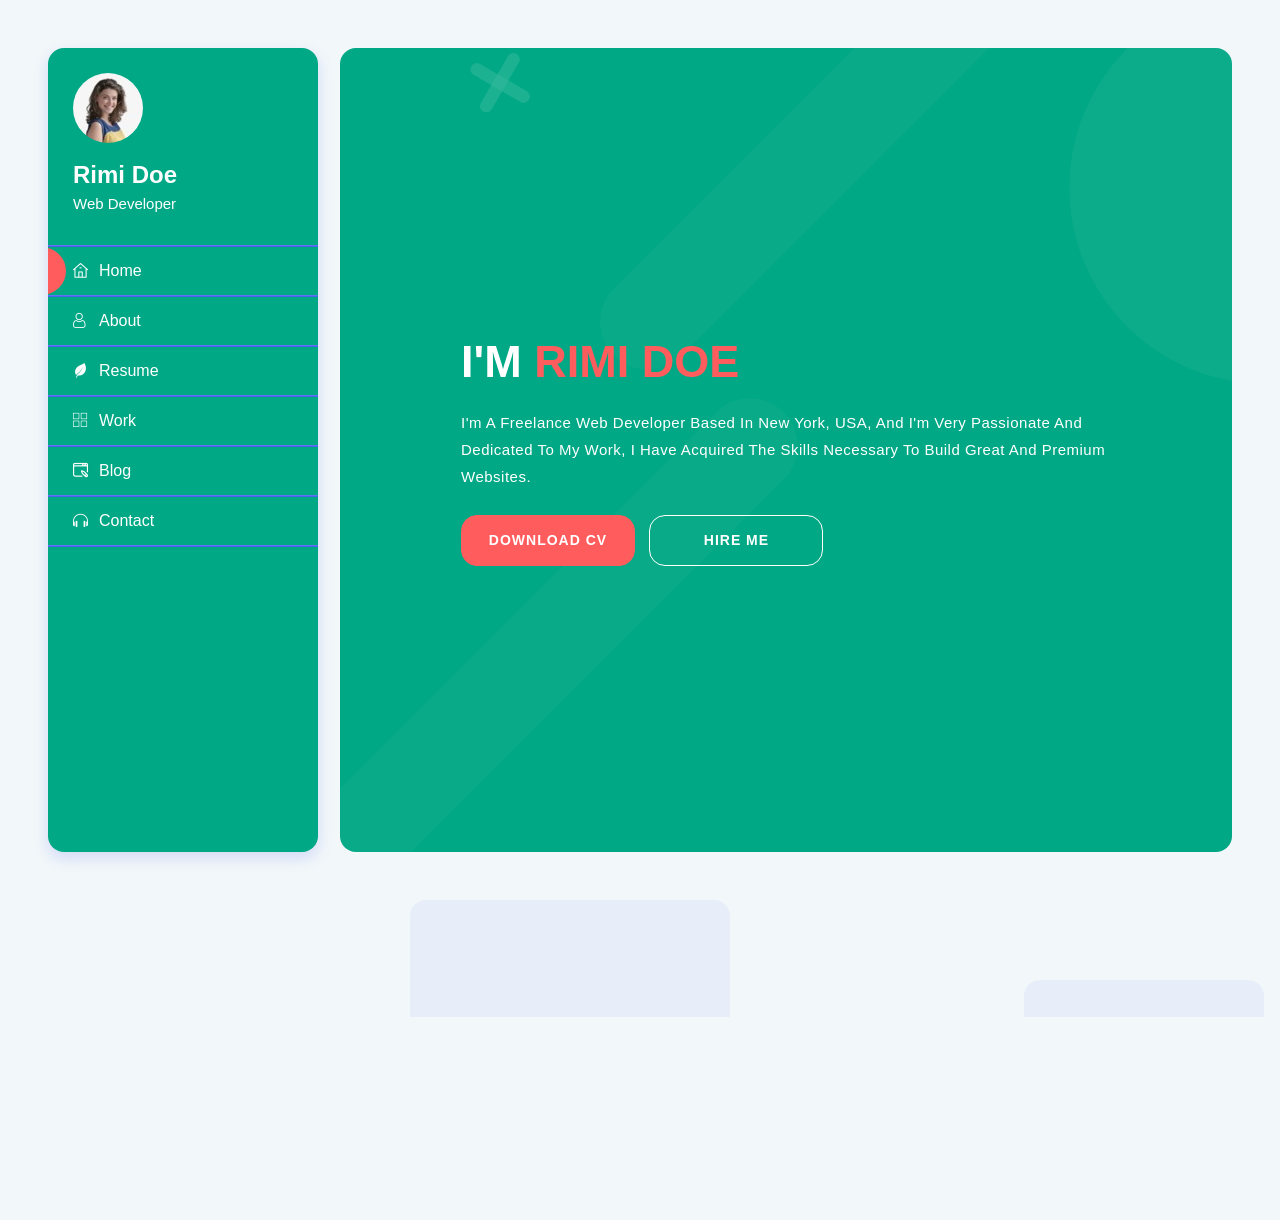
==== commit 0ad7fc3e: "Replace primary theme color with #00A885 Agent-Logs-Url: https://github.com/Inam-Ur-Rehman1/my-portf" ====
--- a/index.html
+++ b/index.html
@@ -505,7 +505,7 @@
 										<div class="row">
 											<div class="col-xl-6 col-md-3 col-sm-3 text-center-xs">
 												<div class="item text-center">
-													<div class="skill" data-fill="{&quot;color&quot;: &quot;#506af5&quot;}" data-value="0.9">
+													<div class="skill" data-fill="{&quot;color&quot;: &quot;#00A885&quot;}" data-value="0.9">
 														<span class="skill-value">90%</span>
 													</div>
 													<h6>Photoshop</h6>
@@ -513,7 +513,7 @@
 											</div>
 											<div class="col-xl-6 col-md-3 col-sm-3 text-center-xs">
 												<div class="item text-center">
-													<div class="skill" data-fill="{&quot;color&quot;: &quot;#506af5&quot;}" data-value="0.85">
+													<div class="skill" data-fill="{&quot;color&quot;: &quot;#00A885&quot;}" data-value="0.85">
 														<span class="skill-value">85%</span>
 													</div>
 													<h6>Adobe xd</h6>
@@ -521,7 +521,7 @@
 											</div>
 											<div class="col-xl-6 col-md-3 col-sm-3 text-center-xs">
 												<div class="item text-center">
-													<div class="skill" data-fill="{&quot;color&quot;: &quot;#506af5&quot;}" data-value="0.75">
+													<div class="skill" data-fill="{&quot;color&quot;: &quot;#00A885&quot;}" data-value="0.75">
 														<span class="skill-value">75%</span>
 													</div>
 													<h6>Illustrator</h6>
@@ -529,7 +529,7 @@
 											</div>
 											<div class="col-xl-6 col-md-3 col-sm-3 text-center-xs">
 												<div class="item text-center">
-													<div class="skill" data-fill="{&quot;color&quot;: &quot;#506af5&quot;}" data-value="0.84">
+													<div class="skill" data-fill="{&quot;color&quot;: &quot;#00A885&quot;}" data-value="0.84">
 														<span class="skill-value">84%</span>
 													</div>
 													<h6>UI/UX Design</h6>
--- a/fonts/flaticon.css
+++ b/fonts/flaticon.css
@@ -0,0 +1,50 @@
+	/*
+  	Flaticon icon font: Flaticon
+  	Creation date: 24/06/2020 13:53
+  	*/
+
+@font-face {
+  font-family: "Flaticon";
+  src: url("Flaticon.eot");
+  src: url("Flaticon-1.eot") format("embedded-opentype"),
+       url("Flaticon.woff2") format("woff2"),
+       url("Flaticon.woff") format("woff"),
+       url("Flaticon.ttf") format("truetype"),
+       url("Flaticon.svg") format("svg");
+  font-weight: normal;
+  font-style: normal;
+}
+
+@media screen and (-webkit-min-device-pixel-ratio:0) {
+  @font-face {
+    font-family: "Flaticon";
+    src: url("Flaticon.svg") format("svg");
+  }
+}
+
+[class^="flaticon-"]:before, [class*=" flaticon-"]:before,
+[class^="flaticon-"]:after, [class*=" flaticon-"]:after {   
+  font-family: Flaticon;
+        font-size: 20px;
+font-style: normal;
+margin-left: 20px;
+}
+
+.flaticon-idea:before { content: "\f100"; }
+.flaticon-coding:before { content: "\f101"; }
+.flaticon-analysis:before { content: "\f102"; }
+.flaticon-technical-support:before { content: "\f103"; }
+.flaticon-ux:before { content: "\f104"; }
+.flaticon-user-experience:before { content: "\f105"; }
+.flaticon-web:before { content: "\f106"; }
+.flaticon-homepage:before { content: "\f107"; }
+.flaticon-user:before { content: "\f108"; }
+.flaticon-leaf:before { content: "\f109"; }
+.flaticon-squares:before { content: "\f10a"; }
+.flaticon-blogging:before { content: "\f10b"; }
+.flaticon-headphones:before { content: "\f10c"; }
+.flaticon-coding-1:before { content: "\f10d"; }
+.flaticon-feedback:before { content: "\f10e"; }
+.flaticon-customer:before { content: "\f10f"; }
+.flaticon-time:before { content: "\f110"; }
+.flaticon-chat:before { content: "\f111"; }
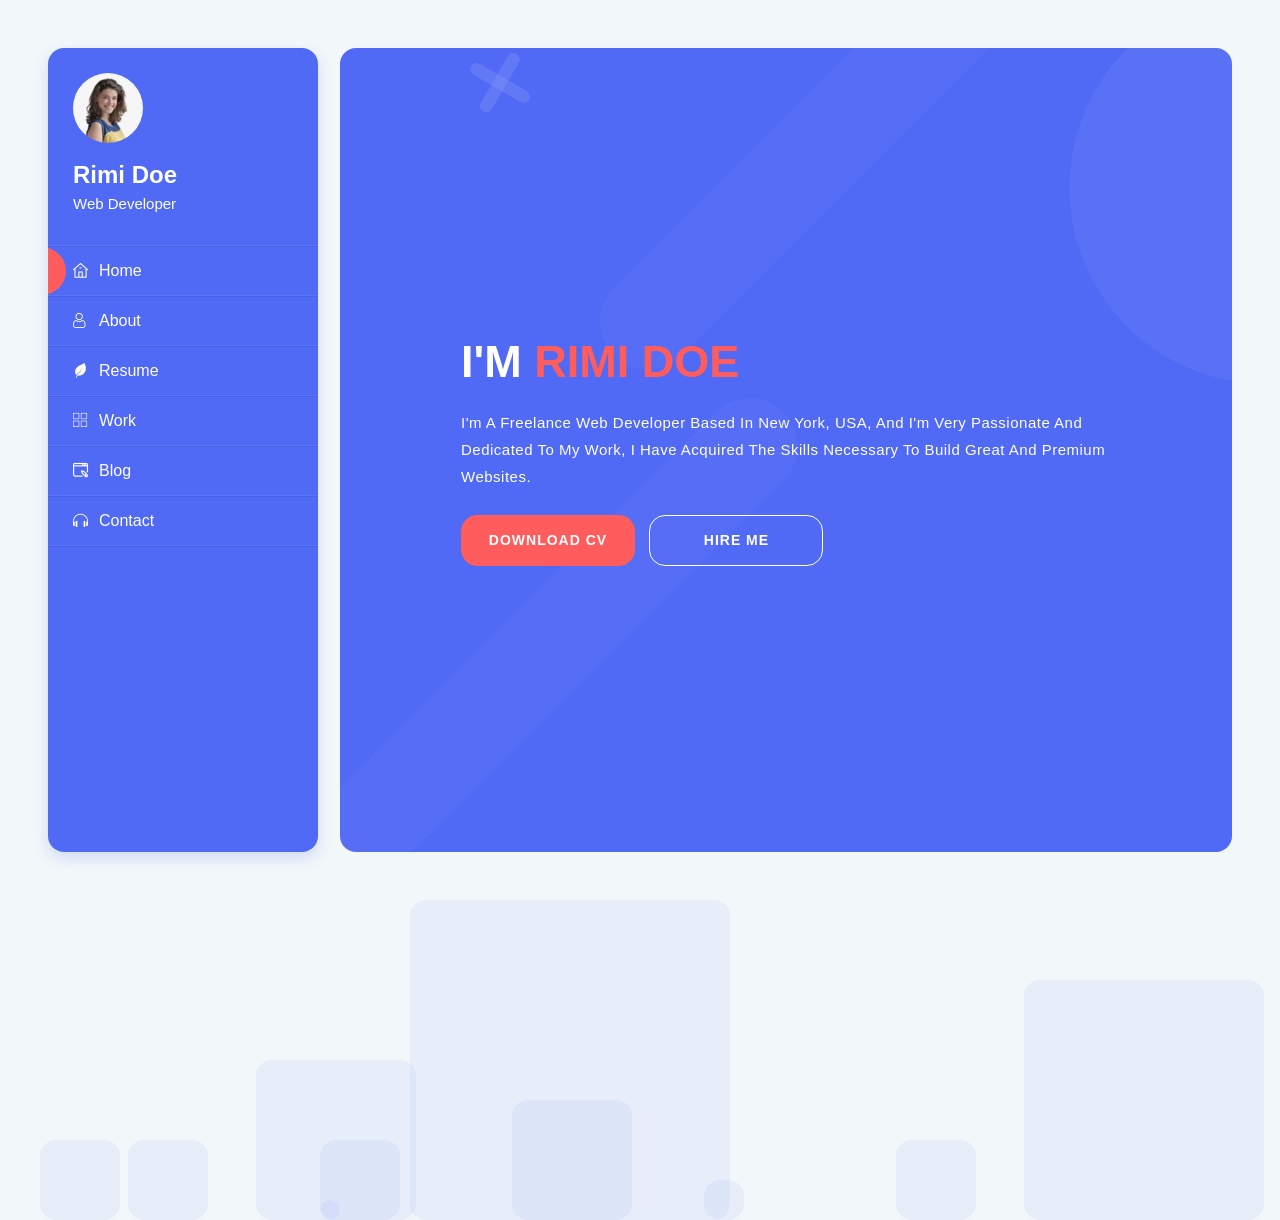
==== commit 9d6ed183: "Standardize CSS folder names and update HTML stylesheet paths Agent-Logs-Url: https://github.com/Ina" ====
--- a/index.html
+++ b/index.html
@@ -12,21 +12,21 @@
         <!-- Favicon --> 
         <link rel="icon" href="images/icon.png">
         <!-- Google Fonts -->
-        <link rel="stylesheet" href="css?family=Open+Sans:400,600,700">
-        <link rel="stylesheet" href="css-1?family=Poppins:400,500,600,700,800">
+        <link rel="stylesheet" href="css/open-sans.css">
+        <link rel="stylesheet" href="css/poppins.css">
                 
         <!-- Font Awesome Css -->
-        <link rel="stylesheet" href="css%20%281%29/vendor/font-awesome.min.css">
+        <link rel="stylesheet" href="css/vendor/font-awesome.min.css">
 		<!-- Flaticon -->
         <link rel="stylesheet" href="fonts/flaticon.css">
         <!-- Bootstrap 4 Css -->
-        <link rel="stylesheet" href="css%20%281%29/vendor/bootstrap.min.css">
+        <link rel="stylesheet" href="css/vendor/bootstrap.min.css">
 		<!-- Animations Css -->
-        <link rel="stylesheet" href="css%20%281%29/vendor/animations.css">
+        <link rel="stylesheet" href="css/vendor/animations.css">
 		<!-- Slick Css -->
-        <link rel="stylesheet" href="css%20%281%29/vendor/slick.min.css">
+        <link rel="stylesheet" href="css/vendor/slick.min.css">
         <!-- Main Style Css -->
-        <link rel="stylesheet" href="css%20%281%29/main/homepages.css">
+        <link rel="stylesheet" href="css/main/homepages.css">
 		<!-- Colors Css -->
         <link rel="stylesheet" href="css/main/skins/blue_color.css">
         
@@ -505,7 +505,7 @@
 										<div class="row">
 											<div class="col-xl-6 col-md-3 col-sm-3 text-center-xs">
 												<div class="item text-center">
-													<div class="skill" data-fill="{&quot;color&quot;: &quot;#00A885&quot;}" data-value="0.9">
+													<div class="skill" data-fill="{&quot;color&quot;: &quot;#506af5&quot;}" data-value="0.9">
 														<span class="skill-value">90%</span>
 													</div>
 													<h6>Photoshop</h6>
@@ -513,7 +513,7 @@
 											</div>
 											<div class="col-xl-6 col-md-3 col-sm-3 text-center-xs">
 												<div class="item text-center">
-													<div class="skill" data-fill="{&quot;color&quot;: &quot;#00A885&quot;}" data-value="0.85">
+													<div class="skill" data-fill="{&quot;color&quot;: &quot;#506af5&quot;}" data-value="0.85">
 														<span class="skill-value">85%</span>
 													</div>
 													<h6>Adobe xd</h6>
@@ -521,7 +521,7 @@
 											</div>
 											<div class="col-xl-6 col-md-3 col-sm-3 text-center-xs">
 												<div class="item text-center">
-													<div class="skill" data-fill="{&quot;color&quot;: &quot;#00A885&quot;}" data-value="0.75">
+													<div class="skill" data-fill="{&quot;color&quot;: &quot;#506af5&quot;}" data-value="0.75">
 														<span class="skill-value">75%</span>
 													</div>
 													<h6>Illustrator</h6>
@@ -529,7 +529,7 @@
 											</div>
 											<div class="col-xl-6 col-md-3 col-sm-3 text-center-xs">
 												<div class="item text-center">
-													<div class="skill" data-fill="{&quot;color&quot;: &quot;#00A885&quot;}" data-value="0.84">
+													<div class="skill" data-fill="{&quot;color&quot;: &quot;#506af5&quot;}" data-value="0.84">
 														<span class="skill-value">84%</span>
 													</div>
 													<h6>UI/UX Design</h6>
--- a/css/open-sans.css
+++ b/css/open-sans.css
@@ -0,0 +1,21 @@
+﻿@font-face {
+  font-family: 'Open Sans';
+  font-style: normal;
+  font-weight: 400;
+  font-stretch: normal;
+  src: url(s/opensans/v44/memSYaGs126MiZpBA-UvWbX2vVnXBbObj2OVZyOOSr4dVJWUgsjZ0B4gaVc.ttf) format('truetype');
+}
+@font-face {
+  font-family: 'Open Sans';
+  font-style: normal;
+  font-weight: 600;
+  font-stretch: normal;
+  src: url(s/opensans/v44/memSYaGs126MiZpBA-UvWbX2vVnXBbObj2OVZyOOSr4dVJWUgsgH1x4gaVc.ttf) format('truetype');
+}
+@font-face {
+  font-family: 'Open Sans';
+  font-style: normal;
+  font-weight: 700;
+  font-stretch: normal;
+  src: url(s/opensans/v44/memSYaGs126MiZpBA-UvWbX2vVnXBbObj2OVZyOOSr4dVJWUgsg-1x4gaVc.ttf) format('truetype');
+}
--- a/css/poppins.css
+++ b/css/poppins.css
@@ -0,0 +1,30 @@
+﻿@font-face {
+  font-family: 'Poppins';
+  font-style: normal;
+  font-weight: 400;
+  src: url(s/poppins/v24/pxiEyp8kv8JHgFVrJJfedw.ttf) format('truetype');
+}
+@font-face {
+  font-family: 'Poppins';
+  font-style: normal;
+  font-weight: 500;
+  src: url(s/poppins/v24/pxiByp8kv8JHgFVrLGT9Z1xlEA.ttf) format('truetype');
+}
+@font-face {
+  font-family: 'Poppins';
+  font-style: normal;
+  font-weight: 600;
+  src: url(s/poppins/v24/pxiByp8kv8JHgFVrLEj6Z1xlEA.ttf) format('truetype');
+}
+@font-face {
+  font-family: 'Poppins';
+  font-style: normal;
+  font-weight: 700;
+  src: url(s/poppins/v24/pxiByp8kv8JHgFVrLCz7Z1xlEA.ttf) format('truetype');
+}
+@font-face {
+  font-family: 'Poppins';
+  font-style: normal;
+  font-weight: 800;
+  src: url(s/poppins/v24/pxiByp8kv8JHgFVrLDD4Z1xlEA.ttf) format('truetype');
+}
--- a/css/vendor/animations.css
+++ b/css/vendor/animations.css
@@ -0,0 +1,1297 @@
+/* animation sets */
+
+/* move from / to  */
+
+.pt-page-moveToLeft {
+	-webkit-animation: moveToLeft .6s ease both;
+	animation: moveToLeft .6s ease both;
+}
+
+.pt-page-moveFromLeft {
+	-webkit-animation: moveFromLeft .6s ease both;
+	animation: moveFromLeft .6s ease both;
+}
+
+.pt-page-moveToRight {
+	-webkit-animation: moveToRight .6s ease both;
+	animation: moveToRight .6s ease both;
+}
+
+.pt-page-moveFromRight {
+	-webkit-animation: moveFromRight .6s ease both;
+	animation: moveFromRight .6s ease both;
+}
+
+.pt-page-moveToTop {
+	-webkit-animation: moveToTop .6s ease both;
+	animation: moveToTop .6s ease both;
+}
+
+.pt-page-moveFromTop {
+	-webkit-animation: moveFromTop .6s ease both;
+	animation: moveFromTop .6s ease both;
+}
+
+.pt-page-moveToBottom {
+	-webkit-animation: moveToBottom .6s ease both;
+	animation: moveToBottom .6s ease both;
+}
+
+.pt-page-moveFromBottom {
+	-webkit-animation: moveFromBottom .6s ease both;
+	animation: moveFromBottom .6s ease both;
+}
+
+/* fade */
+
+.pt-page-fade {
+	-webkit-animation: fade .7s ease both;
+	animation: fade .7s ease both;
+}
+
+/* move from / to and fade */
+
+.pt-page-moveToLeftFade {
+	-webkit-animation: moveToLeftFade .7s ease both;
+	animation: moveToLeftFade .7s ease both;
+}
+
+.pt-page-moveFromLeftFade {
+	-webkit-animation: moveFromLeftFade .7s ease both;
+	animation: moveFromLeftFade .7s ease both;
+}
+
+.pt-page-moveToRightFade {
+	-webkit-animation: moveToRightFade .7s ease both;
+	animation: moveToRightFade .7s ease both;
+}
+
+.pt-page-moveFromRightFade {
+	-webkit-animation: moveFromRightFade .7s ease both;
+	animation: moveFromRightFade .7s ease both;
+}
+
+.pt-page-moveToTopFade {
+	-webkit-animation: moveToTopFade .7s ease both;
+	animation: moveToTopFade .7s ease both;
+}
+
+.pt-page-moveFromTopFade {
+	-webkit-animation: moveFromTopFade .7s ease both;
+	animation: moveFromTopFade .7s ease both;
+}
+
+.pt-page-moveToBottomFade {
+	-webkit-animation: moveToBottomFade .7s ease both;
+	animation: moveToBottomFade .7s ease both;
+}
+
+.pt-page-moveFromBottomFade {
+	-webkit-animation: moveFromBottomFade .7s ease both;
+	animation: moveFromBottomFade .7s ease both;
+}
+
+/* move to with different easing */
+
+.pt-page-moveToLeftEasing {
+	-webkit-animation: moveToLeft .7s ease-in-out both;
+	animation: moveToLeft .7s ease-in-out both;
+}
+.pt-page-moveToRightEasing {
+	-webkit-animation: moveToRight .7s ease-in-out both;
+	animation: moveToRight .7s ease-in-out both;
+}
+.pt-page-moveToTopEasing {
+	-webkit-animation: moveToTop .7s ease-in-out both;
+	animation: moveToTop .7s ease-in-out both;
+}
+.pt-page-moveToBottomEasing {
+	-webkit-animation: moveToBottom .7s ease-in-out both;
+	animation: moveToBottom .7s ease-in-out both;
+}
+
+/********************************* keyframes **************************************/
+
+/* move from / to  */
+
+@-webkit-keyframes moveToLeft {
+	from { }
+	to { -webkit-transform: translateX(-100%); }
+}
+@keyframes moveToLeft {
+	from { }
+	to { -webkit-transform: translateX(-100%); transform: translateX(-100%); }
+}
+
+@-webkit-keyframes moveFromLeft {
+	from { -webkit-transform: translateX(-100%); }
+}
+@keyframes moveFromLeft {
+	from { -webkit-transform: translateX(-100%); transform: translateX(-100%); }
+}
+
+@-webkit-keyframes moveToRight { 
+	from { }
+	to { -webkit-transform: translateX(100%); }
+}
+@keyframes moveToRight { 
+	from { }
+	to { -webkit-transform: translateX(100%); transform: translateX(100%); }
+}
+
+@-webkit-keyframes moveFromRight {
+	from { -webkit-transform: translateX(100%); }
+}
+@keyframes moveFromRight {
+	from { -webkit-transform: translateX(100%); transform: translateX(100%); }
+}
+
+@-webkit-keyframes moveToTop {
+	from { }
+	to { -webkit-transform: translateY(-100%); }
+}
+@keyframes moveToTop {
+	from { }
+	to { -webkit-transform: translateY(-100%); transform: translateY(-100%); }
+}
+
+@-webkit-keyframes moveFromTop {
+	from { -webkit-transform: translateY(-100%); }
+}
+@keyframes moveFromTop {
+	from { -webkit-transform: translateY(-100%); transform: translateY(-100%); }
+}
+
+@-webkit-keyframes moveToBottom {
+	from { }
+	to { -webkit-transform: translateY(100%); }
+}
+@keyframes moveToBottom {
+	from { }
+	to { -webkit-transform: translateY(100%); transform: translateY(100%); }
+}
+
+@-webkit-keyframes moveFromBottom {
+	from { -webkit-transform: translateY(100%); }
+}
+@keyframes moveFromBottom {
+	from { -webkit-transform: translateY(100%); transform: translateY(100%); }
+}
+
+/* fade */
+
+@-webkit-keyframes fade {
+	from { }
+	to { opacity: 0.3; }
+}
+@keyframes fade {
+	from { }
+	to { opacity: 0.3; }
+}
+
+/* move from / to and fade */
+
+@-webkit-keyframes moveToLeftFade {
+	from { }
+	to { opacity: 0.3; -webkit-transform: translateX(-100%); }
+}
+@keyframes moveToLeftFade {
+	from { }
+	to { opacity: 0.3; -webkit-transform: translateX(-100%); transform: translateX(-100%); }
+}
+
+@-webkit-keyframes moveFromLeftFade {
+	from { opacity: 0.3; -webkit-transform: translateX(-100%); }
+}
+@keyframes moveFromLeftFade {
+	from { opacity: 0.3; -webkit-transform: translateX(-100%); transform: translateX(-100%); }
+}
+
+@-webkit-keyframes moveToRightFade {
+	from { }
+	to { opacity: 0.3; -webkit-transform: translateX(100%); }
+}
+@keyframes moveToRightFade {
+	from { }
+	to { opacity: 0.3; -webkit-transform: translateX(100%); transform: translateX(100%); }
+}
+
+@-webkit-keyframes moveFromRightFade {
+	from { opacity: 0.3; -webkit-transform: translateX(100%); }
+}
+@keyframes moveFromRightFade {
+	from { opacity: 0.3; -webkit-transform: translateX(100%); transform: translateX(100%); }
+}
+
+@-webkit-keyframes moveToTopFade {
+	from { }
+	to { opacity: 0.3; -webkit-transform: translateY(-100%); }
+}
+@keyframes moveToTopFade {
+	from { }
+	to { opacity: 0.3; -webkit-transform: translateY(-100%); transform: translateY(-100%); }
+}
+
+@-webkit-keyframes moveFromTopFade {
+	from { opacity: 0.3; -webkit-transform: translateY(-100%); }
+}
+@keyframes moveFromTopFade {
+	from { opacity: 0.3; -webkit-transform: translateY(-100%); transform: translateY(-100%); }
+}
+
+@-webkit-keyframes moveToBottomFade {
+	from { }
+	to { opacity: 0.3; -webkit-transform: translateY(100%); }
+}
+@keyframes moveToBottomFade {
+	from { }
+	to { opacity: 0.3; -webkit-transform: translateY(100%); transform: translateY(100%); }
+}
+
+@-webkit-keyframes moveFromBottomFade {
+	from { opacity: 0.3; -webkit-transform: translateY(100%); }
+}
+@keyframes moveFromBottomFade {
+	from { opacity: 0.3; -webkit-transform: translateY(100%); transform: translateY(100%); }
+}
+
+/* scale and fade */
+
+.pt-page-scaleDown {
+	-webkit-animation: scaleDown .7s ease both;
+	animation: scaleDown .7s ease both;
+}
+
+.pt-page-scaleUp {
+	-webkit-animation: scaleUp .7s ease both;
+	animation: scaleUp .7s ease both;
+}
+
+.pt-page-scaleUpDown {
+	-webkit-animation: scaleUpDown .5s ease both;
+	animation: scaleUpDown .5s ease both;
+}
+
+.pt-page-scaleDownUp {
+	-webkit-animation: scaleDownUp .5s ease both;
+	animation: scaleDownUp .5s ease both;
+}
+
+.pt-page-scaleDownCenter {
+	-webkit-animation: scaleDownCenter .4s ease-in both;
+	animation: scaleDownCenter .4s ease-in both;
+}
+
+.pt-page-scaleUpCenter {
+	-webkit-animation: scaleUpCenter .4s ease-out both;
+	animation: scaleUpCenter .4s ease-out both;
+}
+
+/********************************* keyframes **************************************/
+
+/* scale and fade */
+
+@-webkit-keyframes scaleDown {
+	from { }
+	to { opacity: 0; -webkit-transform: scale(.8); }
+}
+@keyframes scaleDown {
+	from { }
+	to { opacity: 0; -webkit-transform: scale(.8); transform: scale(.8); }
+}
+
+@-webkit-keyframes scaleUp {
+	from { opacity: 0; -webkit-transform: scale(.8); }
+}
+@keyframes scaleUp {
+	from { opacity: 0; -webkit-transform: scale(.8); transform: scale(.8); }
+}
+
+@-webkit-keyframes scaleUpDown {
+	from { opacity: 0; -webkit-transform: scale(1.2); }
+}
+@keyframes scaleUpDown {
+	from { opacity: 0; -webkit-transform: scale(1.2); transform: scale(1.2); }
+}
+
+@-webkit-keyframes scaleDownUp {
+	from { }
+	to { opacity: 0; -webkit-transform: scale(1.2); }
+}
+@keyframes scaleDownUp {
+	from { }
+	to { opacity: 0; -webkit-transform: scale(1.2); transform: scale(1.2); }
+}
+
+@-webkit-keyframes scaleDownCenter {
+	from { }
+	to { opacity: 0; -webkit-transform: scale(.7); }
+}
+@keyframes scaleDownCenter {
+	from { }
+	to { opacity: 0; -webkit-transform: scale(.7); transform: scale(.7); }
+}
+
+@-webkit-keyframes scaleUpCenter {
+	from { opacity: 0; -webkit-transform: scale(.7); }
+}
+@keyframes scaleUpCenter {
+	from { opacity: 0; -webkit-transform: scale(.7); transform: scale(.7); }
+}
+
+/* rotate sides first and scale */
+
+.pt-page-rotateRightSideFirst {
+	-webkit-transform-origin: 0% 50%;
+	transform-origin: 0% 50%;
+	-webkit-animation: rotateRightSideFirst .8s both ease-in;
+	animation: rotateRightSideFirst .8s both ease-in;
+}
+.pt-page-rotateLeftSideFirst {
+	-webkit-transform-origin: 100% 50%;
+	transform-origin: 100% 50%;
+	-webkit-animation: rotateLeftSideFirst .8s both ease-in;
+	animation: rotateLeftSideFirst .8s both ease-in;
+}
+.pt-page-rotateTopSideFirst {
+	-webkit-transform-origin: 50% 100%;
+	transform-origin: 50% 100%;
+	-webkit-animation: rotateTopSideFirst .8s both ease-in;
+	animation: rotateTopSideFirst .8s both ease-in;
+}
+.pt-page-rotateBottomSideFirst {
+	-webkit-transform-origin: 50% 0%;
+	transform-origin: 50% 0%;
+	-webkit-animation: rotateBottomSideFirst .8s both ease-in;
+	animation: rotateBottomSideFirst .8s both ease-in;
+}
+
+/* flip */
+
+.pt-page-flipOutRight {
+	-webkit-transform-origin: 50% 50%;
+	transform-origin: 50% 50%;
+	-webkit-animation: flipOutRight .5s both ease-in;
+	animation: flipOutRight .5s both ease-in;
+}
+.pt-page-flipInLeft {
+	-webkit-transform-origin: 50% 50%;
+	transform-origin: 50% 50%;
+	-webkit-animation: flipInLeft .5s both ease-out;
+	animation: flipInLeft .5s both ease-out;
+}
+.pt-page-flipOutLeft {
+	-webkit-transform-origin: 50% 50%;
+	transform-origin: 50% 50%;
+	-webkit-animation: flipOutLeft .5s both ease-in;
+	animation: flipOutLeft .5s both ease-in;
+}
+.pt-page-flipInRight {
+	-webkit-transform-origin: 50% 50%;
+	transform-origin: 50% 50%;
+	-webkit-animation: flipInRight .5s both ease-out;
+	animation: flipInRight .5s both ease-out;
+}
+.pt-page-flipOutTop {
+	-webkit-transform-origin: 50% 50%;
+	transform-origin: 50% 50%;
+	-webkit-animation: flipOutTop .5s both ease-in;
+	animation: flipOutTop .5s both ease-in;
+}
+.pt-page-flipInBottom {
+	-webkit-transform-origin: 50% 50%;
+	transform-origin: 50% 50%;
+	-webkit-animation: flipInBottom .5s both ease-out;
+	animation: flipInBottom .5s both ease-out;
+}
+.pt-page-flipOutBottom {
+	-webkit-transform-origin: 50% 50%;
+	transform-origin: 50% 50%;
+	-webkit-animation: flipOutBottom .5s both ease-in;
+	animation: flipOutBottom .5s both ease-in;
+}
+.pt-page-flipInTop {
+	-webkit-transform-origin: 50% 50%;
+	transform-origin: 50% 50%;
+	-webkit-animation: flipInTop .5s both ease-out;
+	animation: flipInTop .5s both ease-out;
+}
+
+/* rotate fall */
+
+.pt-page-rotateFall {
+	-webkit-transform-origin: 0% 0%;
+	transform-origin: 0% 0%;
+	-webkit-animation: rotateFall 1s both ease-in;
+	animation: rotateFall 1s both ease-in;
+}
+
+/* rotate newspaper */
+.pt-page-rotateOutNewspaper {
+	-webkit-transform-origin: 50% 50%;
+	transform-origin: 50% 50%;
+	-webkit-animation: rotateOutNewspaper .5s both ease-in;
+	animation: rotateOutNewspaper .5s both ease-in;
+}
+.pt-page-rotateInNewspaper {
+	-webkit-transform-origin: 50% 50%;
+	transform-origin: 50% 50%;
+	-webkit-animation: rotateInNewspaper .5s both ease-out;
+	animation: rotateInNewspaper .5s both ease-out;
+}
+
+/* push */
+.pt-page-rotatePushLeft {
+	-webkit-transform-origin: 0% 50%;
+	transform-origin: 0% 50%;
+	-webkit-animation: rotatePushLeft .8s both ease;
+	animation: rotatePushLeft .8s both ease;
+}
+.pt-page-rotatePushRight {
+	-webkit-transform-origin: 100% 50%;
+	transform-origin: 100% 50%;
+	-webkit-animation: rotatePushRight .8s both ease;
+	animation: rotatePushRight .8s both ease;
+}
+.pt-page-rotatePushTop {
+	-webkit-transform-origin: 50% 0%;
+	transform-origin: 50% 0%;
+	-webkit-animation: rotatePushTop .8s both ease;
+	animation: rotatePushTop .8s both ease;
+}
+.pt-page-rotatePushBottom {
+	-webkit-transform-origin: 50% 100%;
+	transform-origin: 50% 100%;
+	-webkit-animation: rotatePushBottom .8s both ease;
+	animation: rotatePushBottom .8s both ease;
+}
+
+/* pull */
+.pt-page-rotatePullRight {
+	-webkit-transform-origin: 100% 50%;
+	transform-origin: 100% 50%;
+	-webkit-animation: rotatePullRight .5s both ease;
+	animation: rotatePullRight .5s both ease;
+}
+.pt-page-rotatePullLeft {
+	-webkit-transform-origin: 0% 50%;
+	transform-origin: 0% 50%;
+	-webkit-animation: rotatePullLeft .5s both ease;
+	animation: rotatePullLeft .5s both ease;
+}
+.pt-page-rotatePullTop {
+	-webkit-transform-origin: 50% 0%;
+	transform-origin: 50% 0%;
+	-webkit-animation: rotatePullTop .5s both ease;
+	animation: rotatePullTop .5s both ease;
+}
+.pt-page-rotatePullBottom {
+	-webkit-transform-origin: 50% 100%;
+	transform-origin: 50% 100%;
+	-webkit-animation: rotatePullBottom .5s both ease;
+	animation: rotatePullBottom .5s both ease;
+}
+
+/* fold */
+.pt-page-rotateFoldRight {
+	-webkit-transform-origin: 0% 50%;
+	transform-origin: 0% 50%;
+	-webkit-animation: rotateFoldRight .7s both ease;
+	animation: rotateFoldRight .7s both ease;
+}
+.pt-page-rotateFoldLeft {
+	-webkit-transform-origin: 100% 50%;
+	transform-origin: 100% 50%;
+	-webkit-animation: rotateFoldLeft .7s both ease;
+	animation: rotateFoldLeft .7s both ease;
+}
+.pt-page-rotateFoldTop {
+	-webkit-transform-origin: 50% 100%;
+	transform-origin: 50% 100%;
+	-webkit-animation: rotateFoldTop .7s both ease;
+	animation: rotateFoldTop .7s both ease;
+}
+.pt-page-rotateFoldBottom {
+	-webkit-transform-origin: 50% 0%;
+	transform-origin: 50% 0%;
+	-webkit-animation: rotateFoldBottom .7s both ease;
+	animation: rotateFoldBottom .7s both ease;
+}
+
+/* unfold */
+.pt-page-rotateUnfoldLeft {
+	-webkit-transform-origin: 100% 50%;
+	transform-origin: 100% 50%;
+	-webkit-animation: rotateUnfoldLeft .7s both ease;
+	animation: rotateUnfoldLeft .7s both ease;
+}
+.pt-page-rotateUnfoldRight {
+	-webkit-transform-origin: 0% 50%;
+	transform-origin: 0% 50%;
+	-webkit-animation: rotateUnfoldRight .7s both ease;
+	animation: rotateUnfoldRight .7s both ease;
+}
+.pt-page-rotateUnfoldTop {
+	-webkit-transform-origin: 50% 100%;
+	transform-origin: 50% 100%;
+	-webkit-animation: rotateUnfoldTop .7s both ease;
+	animation: rotateUnfoldTop .7s both ease;
+}
+.pt-page-rotateUnfoldBottom {
+	-webkit-transform-origin: 50% 0%;
+	transform-origin: 50% 0%;
+	-webkit-animation: rotateUnfoldBottom .7s both ease;
+	animation: rotateUnfoldBottom .7s both ease;
+}
+
+/* room walls */
+.pt-page-rotateRoomLeftOut {
+	-webkit-transform-origin: 100% 50%;
+	transform-origin: 100% 50%;
+	-webkit-animation: rotateRoomLeftOut .8s both ease;
+	animation: rotateRoomLeftOut .8s both ease;
+}
+.pt-page-rotateRoomLeftIn {
+	-webkit-transform-origin: 0% 50%;
+	transform-origin: 0% 50%;
+	-webkit-animation: rotateRoomLeftIn .8s both ease;
+	animation: rotateRoomLeftIn .8s both ease;
+}
+.pt-page-rotateRoomRightOut {
+	-webkit-transform-origin: 0% 50%;
+	transform-origin: 0% 50%;
+	-webkit-animation: rotateRoomRightOut .8s both ease;
+	animation: rotateRoomRightOut .8s both ease;
+}
+.pt-page-rotateRoomRightIn {
+	-webkit-transform-origin: 100% 50%;
+	transform-origin: 100% 50%;
+	-webkit-animation: rotateRoomRightIn .8s both ease;
+	animation: rotateRoomRightIn .8s both ease;
+}
+.pt-page-rotateRoomTopOut {
+	-webkit-transform-origin: 50% 100%;
+	transform-origin: 50% 100%;
+	-webkit-animation: rotateRoomTopOut .8s both ease;
+	animation: rotateRoomTopOut .8s both ease;
+}
+.pt-page-rotateRoomTopIn {
+	-webkit-transform-origin: 50% 0%;
+	transform-origin: 50% 0%;
+	-webkit-animation: rotateRoomTopIn .8s both ease;
+	animation: rotateRoomTopIn .8s both ease;
+}
+.pt-page-rotateRoomBottomOut {
+	-webkit-transform-origin: 50% 0%;
+	transform-origin: 50% 0%;
+	-webkit-animation: rotateRoomBottomOut .8s both ease;
+	animation: rotateRoomBottomOut .8s both ease;
+}
+.pt-page-rotateRoomBottomIn {
+	-webkit-transform-origin: 50% 100%;
+	transform-origin: 50% 100%;
+	-webkit-animation: rotateRoomBottomIn .8s both ease;
+	animation: rotateRoomBottomIn .8s both ease;
+}
+
+/* cube */
+.pt-page-rotateCubeLeftOut {
+	-webkit-transform-origin: 100% 50%;
+	transform-origin: 100% 50%;
+	-webkit-animation: rotateCubeLeftOut .6s both ease-in;
+	animation: rotateCubeLeftOut .6s both ease-in;
+}
+.pt-page-rotateCubeLeftIn {
+	-webkit-transform-origin: 0% 50%;
+	transform-origin: 0% 50%;
+	-webkit-animation: rotateCubeLeftIn .6s both ease-in;
+	animation: rotateCubeLeftIn .6s both ease-in;
+}
+.pt-page-rotateCubeRightOut {
+	-webkit-transform-origin: 0% 50%;
+	transform-origin: 0% 50%;
+	-webkit-animation: rotateCubeRightOut .6s both ease-in;
+	animation: rotateCubeRightOut .6s both ease-in;
+}
+.pt-page-rotateCubeRightIn {
+	-webkit-transform-origin: 100% 50%;
+	transform-origin: 100% 50%;
+	-webkit-animation: rotateCubeRightIn .6s both ease-in;
+	animation: rotateCubeRightIn .6s both ease-in;
+}
+.pt-page-rotateCubeTopOut {
+	-webkit-transform-origin: 50% 100%;
+	transform-origin: 50% 100%;
+	-webkit-animation: rotateCubeTopOut .6s both ease-in;
+	animation: rotateCubeTopOut .6s both ease-in;
+}
+.pt-page-rotateCubeTopIn {
+	-webkit-transform-origin: 50% 0%;
+	transform-origin: 50% 0%;
+	-webkit-animation: rotateCubeTopIn .6s both ease-in;
+	animation: rotateCubeTopIn .6s both ease-in;
+}
+.pt-page-rotateCubeBottomOut {
+	-webkit-transform-origin: 50% 0%;
+	transform-origin: 50% 0%;
+	-webkit-animation: rotateCubeBottomOut .6s both ease-in;
+	animation: rotateCubeBottomOut .6s both ease-in;
+}
+.pt-page-rotateCubeBottomIn {
+	-webkit-transform-origin: 50% 100%;
+	transform-origin: 50% 100%;
+	-webkit-animation: rotateCubeBottomIn .6s both ease-in;
+	animation: rotateCubeBottomIn .6s both ease-in;
+}
+
+/* carousel */
+.pt-page-rotateCarouselLeftOut {
+	-webkit-transform-origin: 100% 50%;
+	transform-origin: 100% 50%;
+	-webkit-animation: rotateCarouselLeftOut .8s both ease;
+	animation: rotateCarouselLeftOut .8s both ease;
+}
+.pt-page-rotateCarouselLeftIn {
+	-webkit-transform-origin: 0% 50%;
+	transform-origin: 0% 50%;
+	-webkit-animation: rotateCarouselLeftIn .8s both ease;
+	animation: rotateCarouselLeftIn .8s both ease;
+}
+.pt-page-rotateCarouselRightOut {
+	-webkit-transform-origin: 0% 50%;
+	transform-origin: 0% 50%;
+	-webkit-animation: rotateCarouselRightOut .8s both ease;
+	animation: rotateCarouselRightOut .8s both ease;
+}
+.pt-page-rotateCarouselRightIn {
+	-webkit-transform-origin: 100% 50%;
+	transform-origin: 100% 50%;
+	-webkit-animation: rotateCarouselRightIn .8s both ease;
+	animation: rotateCarouselRightIn .8s both ease;
+}
+.pt-page-rotateCarouselTopOut {
+	-webkit-transform-origin: 50% 100%;
+	transform-origin: 50% 100%;
+	-webkit-animation: rotateCarouselTopOut .8s both ease;
+	animation: rotateCarouselTopOut .8s both ease;
+}
+.pt-page-rotateCarouselTopIn {
+	-webkit-transform-origin: 50% 0%;
+	transform-origin: 50% 0%;
+	-webkit-animation: rotateCarouselTopIn .8s both ease;
+	animation: rotateCarouselTopIn .8s both ease;
+}
+.pt-page-rotateCarouselBottomOut {
+	-webkit-transform-origin: 50% 0%;
+	transform-origin: 50% 0%;
+	-webkit-animation: rotateCarouselBottomOut .8s both ease;
+	animation: rotateCarouselBottomOut .8s both ease;
+}
+.pt-page-rotateCarouselBottomIn {
+	-webkit-transform-origin: 50% 100%;
+	transform-origin: 50% 100%;
+	-webkit-animation: rotateCarouselBottomIn .8s both ease;
+	animation: rotateCarouselBottomIn .8s both ease;
+}
+
+/* sides */
+.pt-page-rotateSidesOut {
+	-webkit-transform-origin: -50% 50%;
+	transform-origin: -50% 50%;
+	-webkit-animation: rotateSidesOut .5s both ease-in;
+	animation: rotateSidesOut .5s both ease-in;
+}
+.pt-page-rotateSidesIn {
+	-webkit-transform-origin: 150% 50%;
+	transform-origin: 150% 50%;
+	-webkit-animation: rotateSidesIn .5s both ease-out;
+	animation: rotateSidesIn .5s both ease-out;
+}
+
+/* slide */
+.pt-page-rotateSlideOut {
+	-webkit-animation: rotateSlideOut 1s both ease;
+	animation: rotateSlideOut 1s both ease;
+}
+.pt-page-rotateSlideIn {
+	-webkit-animation: rotateSlideIn 1s both ease;
+	animation: rotateSlideIn 1s both ease;
+}
+
+/********************************* keyframes **************************************/
+
+/* rotate sides first and scale */
+
+@-webkit-keyframes rotateRightSideFirst {
+	0% { }
+	40% { -webkit-transform: rotateY(15deg); opacity: .8; -webkit-animation-timing-function: ease-out; }
+	100% { -webkit-transform: scale(0.8) translateZ(-200px); opacity:0; }
+}
+@keyframes rotateRightSideFirst {
+	0% { }
+	40% { -webkit-transform: rotateY(15deg); transform: rotateY(15deg); opacity: .8; -webkit-animation-timing-function: ease-out; animation-timing-function: ease-out; }
+	100% { -webkit-transform: scale(0.8) translateZ(-200px); transform: scale(0.8) translateZ(-200px); opacity:0; }
+}
+
+@-webkit-keyframes rotateLeftSideFirst {
+	0% { }
+	40% { -webkit-transform: rotateY(-15deg); opacity: .8; -webkit-animation-timing-function: ease-out; }
+	100% { -webkit-transform: scale(0.8) translateZ(-200px); opacity:0; }
+}
+@keyframes rotateLeftSideFirst {
+	0% { }
+	40% { -webkit-transform: rotateY(-15deg); transform: rotateY(-15deg); opacity: .8; -webkit-animation-timing-function: ease-out; animation-timing-function: ease-out; }
+	100% { -webkit-transform: scale(0.8) translateZ(-200px); transform: scale(0.8) translateZ(-200px); opacity:0; }
+}
+
+@-webkit-keyframes rotateTopSideFirst {
+	0% { }
+	40% { -webkit-transform: rotateX(15deg); opacity: .8; -webkit-animation-timing-function: ease-out; }
+	100% { -webkit-transform: scale(0.8) translateZ(-200px); opacity:0; }
+}
+@keyframes rotateTopSideFirst {
+	0% { }
+	40% { -webkit-transform: rotateX(15deg); transform: rotateX(15deg); opacity: .8; -webkit-animation-timing-function: ease-out; animation-timing-function: ease-out; }
+	100% { -webkit-transform: scale(0.8) translateZ(-200px); transform: scale(0.8) translateZ(-200px); opacity:0; }
+}
+
+@-webkit-keyframes rotateBottomSideFirst {
+	0% { }
+	40% { -webkit-transform: rotateX(-15deg); opacity: .8; -webkit-animation-timing-function: ease-out; }
+	100% { -webkit-transform: scale(0.8) translateZ(-200px); opacity:0; }
+}
+@keyframes rotateBottomSideFirst {
+	0% { }
+	40% { -webkit-transform: rotateX(-15deg); transform: rotateX(-15deg); opacity: .8; -webkit-animation-timing-function: ease-out; animation-timing-function: ease-out; }
+	100% { -webkit-transform: scale(0.8) translateZ(-200px); transform: scale(0.8) translateZ(-200px); opacity:0; }
+}
+
+/* flip */
+
+@-webkit-keyframes flipOutRight {
+	from { }
+	to { -webkit-transform: translateZ(-1000px) rotateY(90deg); opacity: 0.2; }
+}
+@keyframes flipOutRight {
+	from { }
+	to { -webkit-transform: translateZ(-1000px) rotateY(90deg); transform: translateZ(-1000px) rotateY(90deg); opacity: 0.2; }
+}
+
+@-webkit-keyframes flipInLeft {
+	from { -webkit-transform: translateZ(-1000px) rotateY(-90deg); opacity: 0.2; }
+}
+@keyframes flipInLeft {
+	from { -webkit-transform: translateZ(-1000px) rotateY(-90deg); transform: translateZ(-1000px) rotateY(-90deg); opacity: 0.2; }
+}
+
+@-webkit-keyframes flipOutLeft {
+	from { }
+	to { -webkit-transform: translateZ(-1000px) rotateY(-90deg); opacity: 0.2; }
+}
+@keyframes flipOutLeft {
+	from { }
+	to { -webkit-transform: translateZ(-1000px) rotateY(-90deg); transform: translateZ(-1000px) rotateY(-90deg); opacity: 0.2; }
+}
+
+@-webkit-keyframes flipInRight {
+	from { -webkit-transform: translateZ(-1000px) rotateY(90deg); opacity: 0.2; }
+}
+@keyframes flipInRight {
+	from { -webkit-transform: translateZ(-1000px) rotateY(90deg); transform: translateZ(-1000px) rotateY(90deg); opacity: 0.2; }
+}
+
+@-webkit-keyframes flipOutTop {
+	from { }
+	to { -webkit-transform: translateZ(-1000px) rotateX(90deg); opacity: 0.2; }
+}
+@keyframes flipOutTop {
+	from { }
+	to { -webkit-transform: translateZ(-1000px) rotateX(90deg); transform: translateZ(-1000px) rotateX(90deg); opacity: 0.2; }
+}
+
+@-webkit-keyframes flipInBottom {
+	from { -webkit-transform: translateZ(-1000px) rotateX(-90deg); opacity: 0.2; }
+}
+@keyframes flipInBottom {
+	from { -webkit-transform: translateZ(-1000px) rotateX(-90deg); transform: translateZ(-1000px) rotateX(-90deg); opacity: 0.2; }
+}
+
+@-webkit-keyframes flipOutBottom {
+	from { }
+	to { -webkit-transform: translateZ(-1000px) rotateX(-90deg); opacity: 0.2; }
+}
+@keyframes flipOutBottom {
+	from { }
+	to { -webkit-transform: translateZ(-1000px) rotateX(-90deg); transform: translateZ(-1000px) rotateX(-90deg); opacity: 0.2; }
+}
+
+@-webkit-keyframes flipInTop {
+	from { -webkit-transform: translateZ(-1000px) rotateX(90deg); opacity: 0.2; }
+}
+@keyframes flipInTop {
+	from { -webkit-transform: translateZ(-1000px) rotateX(90deg); transform: translateZ(-1000px) rotateX(90deg); opacity: 0.2; }
+}
+
+/* fall */
+
+@-webkit-keyframes rotateFall {
+	0% { -webkit-transform: rotateZ(0deg); }
+	20% { -webkit-transform: rotateZ(10deg); -webkit-animation-timing-function: ease-out; }
+	40% { -webkit-transform: rotateZ(17deg); }
+	60% { -webkit-transform: rotateZ(16deg); }
+	100% { -webkit-transform: translateY(100%) rotateZ(17deg); }
+}
+@keyframes rotateFall {
+	0% { -webkit-transform: rotateZ(0deg); transform: rotateZ(0deg); }
+	20% { -webkit-transform: rotateZ(10deg); transform: rotateZ(10deg); -webkit-animation-timing-function: ease-out; animation-timing-function: ease-out; }
+	40% { -webkit-transform: rotateZ(17deg); transform: rotateZ(17deg); }
+	60% { -webkit-transform: rotateZ(16deg); transform: rotateZ(16deg); }
+	100% { -webkit-transform: translateY(100%) rotateZ(17deg); transform: translateY(100%) rotateZ(17deg); }
+}
+
+/* newspaper */
+
+@-webkit-keyframes rotateOutNewspaper {
+	from { }
+	to { -webkit-transform: translateZ(-3000px) rotateZ(360deg); opacity: 0; }
+}
+@keyframes rotateOutNewspaper {
+	from { }
+	to { -webkit-transform: translateZ(-3000px) rotateZ(360deg); transform: translateZ(-3000px) rotateZ(360deg); opacity: 0; }
+}
+
+@-webkit-keyframes rotateInNewspaper {
+	from { -webkit-transform: translateZ(-3000px) rotateZ(-360deg); opacity: 0; }
+}
+@keyframes rotateInNewspaper {
+	from { -webkit-transform: translateZ(-3000px) rotateZ(-360deg); transform: translateZ(-3000px) rotateZ(-360deg); opacity: 0; }
+}
+
+/* push */
+
+@-webkit-keyframes rotatePushLeft {
+	from { }
+	to { opacity: 0; -webkit-transform: rotateY(90deg); }
+}
+@keyframes rotatePushLeft {
+	from { }
+	to { opacity: 0; -webkit-transform: rotateY(90deg); transform: rotateY(90deg); }
+}
+
+@-webkit-keyframes rotatePushRight {
+	from { }
+	to { opacity: 0; -webkit-transform: rotateY(-90deg); }
+}
+@keyframes rotatePushRight {
+	from { }
+	to { opacity: 0; -webkit-transform: rotateY(-90deg); transform: rotateY(-90deg); }
+}
+
+@-webkit-keyframes rotatePushTop {
+	from { }
+	to { opacity: 0; -webkit-transform: rotateX(-90deg); }
+}
+@keyframes rotatePushTop {
+	from { }
+	to { opacity: 0; -webkit-transform: rotateX(-90deg); transform: rotateX(-90deg); }
+}
+
+@-webkit-keyframes rotatePushBottom {
+	from { }
+	to { opacity: 0; -webkit-transform: rotateX(90deg); }
+}
+@keyframes rotatePushBottom {
+	from { }
+	to { opacity: 0; -webkit-transform: rotateX(90deg); transform: rotateX(90deg); }
+}
+
+/* pull */
+
+@-webkit-keyframes rotatePullRight {
+	from { opacity: 0; -webkit-transform: rotateY(-90deg); }
+}
+@keyframes rotatePullRight {
+	from { opacity: 0; -webkit-transform: rotateY(-90deg); transform: rotateY(-90deg); }
+}
+
+@-webkit-keyframes rotatePullLeft {
+	from { opacity: 0; -webkit-transform: rotateY(90deg); }
+}
+@keyframes rotatePullLeft {
+	from { opacity: 0; -webkit-transform: rotateY(90deg); transform: rotateY(90deg); }
+}
+
+@-webkit-keyframes rotatePullTop {
+	from { opacity: 0; -webkit-transform: rotateX(-90deg); }
+}
+@keyframes rotatePullTop {
+	from { opacity: 0; -webkit-transform: rotateX(-90deg); transform: rotateX(-90deg); }
+}
+
+@-webkit-keyframes rotatePullBottom {
+	from { opacity: 0; -webkit-transform: rotateX(90deg); }
+}
+@keyframes rotatePullBottom {
+	from { opacity: 0; -webkit-transform: rotateX(90deg); transform: rotateX(90deg); }
+}
+
+/* fold */
+
+@-webkit-keyframes rotateFoldRight {
+	from { }
+	to { opacity: 0; -webkit-transform: translateX(100%) rotateY(90deg); }
+}
+@keyframes rotateFoldRight {
+	from { }
+	to { opacity: 0; -webkit-transform: translateX(100%) rotateY(90deg); transform: translateX(100%) rotateY(90deg); }
+}
+
+@-webkit-keyframes rotateFoldLeft {
+	from { }
+	to { opacity: 0; -webkit-transform: translateX(-100%) rotateY(-90deg); }
+}
+@keyframes rotateFoldLeft {
+	from { }
+	to { opacity: 0; -webkit-transform: translateX(-100%) rotateY(-90deg); transform: translateX(-100%) rotateY(-90deg); }
+}
+
+@-webkit-keyframes rotateFoldTop {
+	from { }
+	to { opacity: 0; -webkit-transform: translateY(-100%) rotateX(90deg); }
+}
+@keyframes rotateFoldTop {
+	from { }
+	to { opacity: 0; -webkit-transform: translateY(-100%) rotateX(90deg); transform: translateY(-100%) rotateX(90deg); }
+}
+
+@-webkit-keyframes rotateFoldBottom {
+	from { }
+	to { opacity: 0; -webkit-transform: translateY(100%) rotateX(-90deg); }
+}
+@keyframes rotateFoldBottom {
+	from { }
+	to { opacity: 0; -webkit-transform: translateY(100%) rotateX(-90deg); transform: translateY(100%) rotateX(-90deg); }
+}
+
+/* unfold */
+
+@-webkit-keyframes rotateUnfoldLeft {
+	from { opacity: 0; -webkit-transform: translateX(-100%) rotateY(-90deg); }
+}
+@keyframes rotateUnfoldLeft {
+	from { opacity: 0; -webkit-transform: translateX(-100%) rotateY(-90deg); transform: translateX(-100%) rotateY(-90deg); }
+}
+
+@-webkit-keyframes rotateUnfoldRight {
+	from { opacity: 0; -webkit-transform: translateX(100%) rotateY(90deg); }
+}
+@keyframes rotateUnfoldRight {
+	from { opacity: 0; -webkit-transform: translateX(100%) rotateY(90deg); transform: translateX(100%) rotateY(90deg); }
+}
+
+@-webkit-keyframes rotateUnfoldTop {
+	from { opacity: 0; -webkit-transform: translateY(-100%) rotateX(90deg); }
+}
+@keyframes rotateUnfoldTop {
+	from { opacity: 0; -webkit-transform: translateY(-100%) rotateX(90deg); transform: translateY(-100%) rotateX(90deg); }
+}
+
+@-webkit-keyframes rotateUnfoldBottom {
+	from { opacity: 0; -webkit-transform: translateY(100%) rotateX(-90deg); }
+}
+@keyframes rotateUnfoldBottom {
+	from { opacity: 0; -webkit-transform: translateY(100%) rotateX(-90deg); transform: translateY(100%) rotateX(-90deg); }
+}
+
+/* room walls */
+
+@-webkit-keyframes rotateRoomLeftOut {
+	from { }
+	to { opacity: .3; -webkit-transform: translateX(-100%) rotateY(90deg); }
+}
+@keyframes rotateRoomLeftOut {
+	from { }
+	to { opacity: .3; -webkit-transform: translateX(-100%) rotateY(90deg); transform: translateX(-100%) rotateY(90deg); }
+}
+
+@-webkit-keyframes rotateRoomLeftIn {
+	from { opacity: .3; -webkit-transform: translateX(100%) rotateY(-90deg); }
+}
+@keyframes rotateRoomLeftIn {
+	from { opacity: .3; -webkit-transform: translateX(100%) rotateY(-90deg); transform: translateX(100%) rotateY(-90deg); }
+}
+
+@-webkit-keyframes rotateRoomRightOut {
+	from { }
+	to { opacity: .3; -webkit-transform: translateX(100%) rotateY(-90deg); }
+}
+@keyframes rotateRoomRightOut {
+	from { }
+	to { opacity: .3; -webkit-transform: translateX(100%) rotateY(-90deg); transform: translateX(100%) rotateY(-90deg); }
+}
+
+@-webkit-keyframes rotateRoomRightIn {
+	from { opacity: .3; -webkit-transform: translateX(-100%) rotateY(90deg); }
+}
+@keyframes rotateRoomRightIn {
+	from { opacity: .3; -webkit-transform: translateX(-100%) rotateY(90deg); transform: translateX(-100%) rotateY(90deg); }
+}
+
+@-webkit-keyframes rotateRoomTopOut {
+	from { }
+	to { opacity: .3; -webkit-transform: translateY(-100%) rotateX(-90deg); }
+}
+@keyframes rotateRoomTopOut {
+	from { }
+	to { opacity: .3; -webkit-transform: translateY(-100%) rotateX(-90deg); transform: translateY(-100%) rotateX(-90deg); }
+}
+
+@-webkit-keyframes rotateRoomTopIn {
+	from { opacity: .3; -webkit-transform: translateY(100%) rotateX(90deg); }
+}
+@keyframes rotateRoomTopIn {
+	from { opacity: .3; -webkit-transform: translateY(100%) rotateX(90deg); transform: translateY(100%) rotateX(90deg); }
+}
+
+@-webkit-keyframes rotateRoomBottomOut {
+	from { }
+	to { opacity: .3; -webkit-transform: translateY(100%) rotateX(90deg); }
+}
+@keyframes rotateRoomBottomOut {
+	from { }
+	to { opacity: .3; -webkit-transform: translateY(100%) rotateX(90deg); transform: translateY(100%) rotateX(90deg); }
+}
+
+@-webkit-keyframes rotateRoomBottomIn {
+	from { opacity: .3; -webkit-transform: translateY(-100%) rotateX(-90deg); }
+}
+@keyframes rotateRoomBottomIn {
+	from { opacity: .3; -webkit-transform: translateY(-100%) rotateX(-90deg); transform: translateY(-100%) rotateX(-90deg); }
+}
+
+/* cube */
+
+@-webkit-keyframes rotateCubeLeftOut {
+	0% { }
+	50% { -webkit-animation-timing-function: ease-out;  -webkit-transform: translateX(-50%) translateZ(-200px) rotateY(-45deg); }
+	100% { opacity: .3; -webkit-transform: translateX(-100%) rotateY(-90deg); }
+}
+@keyframes rotateCubeLeftOut {
+	0% { }
+	50% { -webkit-animation-timing-function: ease-out; animation-timing-function: ease-out;  -webkit-transform: translateX(-50%) translateZ(-200px) rotateY(-45deg);  transform: translateX(-50%) translateZ(-200px) rotateY(-45deg); }
+	100% { opacity: .3; -webkit-transform: translateX(-100%) rotateY(-90deg); transform: translateX(-100%) rotateY(-90deg); }
+}
+
+@-webkit-keyframes rotateCubeLeftIn {
+	0% { opacity: .3; -webkit-transform: translateX(100%) rotateY(90deg); }
+	50% { -webkit-animation-timing-function: ease-out;  -webkit-transform: translateX(50%) translateZ(-200px) rotateY(45deg); }
+}
+@keyframes rotateCubeLeftIn {
+	0% { opacity: .3; -webkit-transform: translateX(100%) rotateY(90deg); transform: translateX(100%) rotateY(90deg); }
+	50% { -webkit-animation-timing-function: ease-out; animation-timing-function: ease-out;  -webkit-transform: translateX(50%) translateZ(-200px) rotateY(45deg);  transform: translateX(50%) translateZ(-200px) rotateY(45deg); }
+}
+
+@-webkit-keyframes rotateCubeRightOut {
+	0% { }
+	50% { -webkit-animation-timing-function: ease-out; -webkit-transform: translateX(50%) translateZ(-200px) rotateY(45deg); }
+	100% { opacity: .3; -webkit-transform: translateX(100%) rotateY(90deg); }
+}
+@keyframes rotateCubeRightOut {
+	0% { }
+	50% { -webkit-animation-timing-function: ease-out; animation-timing-function: ease-out; -webkit-transform: translateX(50%) translateZ(-200px) rotateY(45deg); transform: translateX(50%) translateZ(-200px) rotateY(45deg); }
+	100% { opacity: .3; -webkit-transform: translateX(100%) rotateY(90deg); transform: translateX(100%) rotateY(90deg); }
+}
+
+@-webkit-keyframes rotateCubeRightIn {
+	0% { opacity: .3; -webkit-transform: translateX(-100%) rotateY(-90deg); }
+	50% { -webkit-animation-timing-function: ease-out; -webkit-transform: translateX(-50%) translateZ(-200px) rotateY(-45deg); }
+}
+@keyframes rotateCubeRightIn {
+	0% { opacity: .3; -webkit-transform: translateX(-100%) rotateY(-90deg); transform: translateX(-100%) rotateY(-90deg); }
+	50% { -webkit-animation-timing-function: ease-out; animation-timing-function: ease-out; -webkit-transform: translateX(-50%) translateZ(-200px) rotateY(-45deg); transform: translateX(-50%) translateZ(-200px) rotateY(-45deg); }
+}
+
+@-webkit-keyframes rotateCubeTopOut {
+	0% { }
+	50% { -webkit-animation-timing-function: ease-out; -webkit-transform: translateY(-50%) translateZ(-200px) rotateX(45deg); }
+	100% { opacity: .3; -webkit-transform: translateY(-100%) rotateX(90deg); }
+}
+@keyframes rotateCubeTopOut {
+	0% {}
+	50% { -webkit-animation-timing-function: ease-out; animation-timing-function: ease-out; -webkit-transform: translateY(-50%) translateZ(-200px) rotateX(45deg); transform: translateY(-50%) translateZ(-200px) rotateX(45deg); }
+	100% { opacity: .3; -webkit-transform: translateY(-100%) rotateX(90deg); transform: translateY(-100%) rotateX(90deg); }
+}
+
+@-webkit-keyframes rotateCubeTopIn {
+	0% { opacity: .3; -webkit-transform: translateY(100%) rotateX(-90deg); }
+	50% { -webkit-animation-timing-function: ease-out; -webkit-transform: translateY(50%) translateZ(-200px) rotateX(-45deg); }
+}
+@keyframes rotateCubeTopIn {
+	0% { opacity: .3; -webkit-transform: translateY(100%) rotateX(-90deg); transform: translateY(100%) rotateX(-90deg); }
+	50% { -webkit-animation-timing-function: ease-out; animation-timing-function: ease-out; -webkit-transform: translateY(50%) translateZ(-200px) rotateX(-45deg); transform: translateY(50%) translateZ(-200px) rotateX(-45deg); }
+}
+
+@-webkit-keyframes rotateCubeBottomOut {
+	0% { }
+	50% { -webkit-animation-timing-function: ease-out; -webkit-transform: translateY(50%) translateZ(-200px) rotateX(-45deg); }
+	100% { opacity: .3; -webkit-transform: translateY(100%) rotateX(-90deg); }
+}
+@keyframes rotateCubeBottomOut {
+	0% { }
+	50% { -webkit-animation-timing-function: ease-out; animation-timing-function: ease-out; -webkit-transform: translateY(50%) translateZ(-200px) rotateX(-45deg); transform: translateY(50%) translateZ(-200px) rotateX(-45deg); }
+	100% { opacity: .3; -webkit-transform: translateY(100%) rotateX(-90deg); transform: translateY(100%) rotateX(-90deg); }
+}
+
+@-webkit-keyframes rotateCubeBottomIn {
+	0% { opacity: .3; -webkit-transform: translateY(-100%) rotateX(90deg); }
+	50% { -webkit-animation-timing-function: ease-out; -webkit-transform: translateY(-50%) translateZ(-200px) rotateX(45deg); }
+}
+@keyframes rotateCubeBottomIn {
+	0% { opacity: .3; -webkit-transform: translateY(-100%) rotateX(90deg); transform: translateY(-100%) rotateX(90deg); }
+	50% { -webkit-animation-timing-function: ease-out; animation-timing-function: ease-out; -webkit-transform: translateY(-50%) translateZ(-200px) rotateX(45deg); transform: translateY(-50%) translateZ(-200px) rotateX(45deg); }
+}
+
+/* carousel */
+
+@-webkit-keyframes rotateCarouselLeftOut {
+	from { }
+	to { opacity: .3; -webkit-transform: translateX(-150%) scale(.4) rotateY(-65deg); }
+}
+@keyframes rotateCarouselLeftOut {
+	from { }
+	to { opacity: .3; -webkit-transform: translateX(-150%) scale(.4) rotateY(-65deg); transform: translateX(-150%) scale(.4) rotateY(-65deg); }
+}
+
+@-webkit-keyframes rotateCarouselLeftIn {
+	from { opacity: .3; -webkit-transform: translateX(200%) scale(.4) rotateY(65deg); }
+}
+@keyframes rotateCarouselLeftIn {
+	from { opacity: .3; -webkit-transform: translateX(200%) scale(.4) rotateY(65deg); transform: translateX(200%) scale(.4) rotateY(65deg); }
+}
+
+@-webkit-keyframes rotateCarouselRightOut {
+	from { }
+	to { opacity: .3; -webkit-transform: translateX(200%) scale(.4) rotateY(65deg); }
+}
+@keyframes rotateCarouselRightOut {
+	from { }
+	to { opacity: .3; -webkit-transform: translateX(200%) scale(.4) rotateY(65deg); transform: translateX(200%) scale(.4) rotateY(65deg); }
+}
+
+@-webkit-keyframes rotateCarouselRightIn {
+	from { opacity: .3; -webkit-transform: translateX(-200%) scale(.4) rotateY(-65deg); }
+}
+@keyframes rotateCarouselRightIn {
+	from { opacity: .3; -webkit-transform: translateX(-200%) scale(.4) rotateY(-65deg); transform: translateX(-200%) scale(.4) rotateY(-65deg); }
+}
+
+@-webkit-keyframes rotateCarouselTopOut {
+	from { }
+	to { opacity: .3; -webkit-transform: translateY(-200%) scale(.4) rotateX(65deg); }
+}
+@keyframes rotateCarouselTopOut {
+	from { }
+	to { opacity: .3; -webkit-transform: translateY(-200%) scale(.4) rotateX(65deg); transform: translateY(-200%) scale(.4) rotateX(65deg); }
+}
+
+@-webkit-keyframes rotateCarouselTopIn {
+	from { opacity: .3; -webkit-transform: translateY(200%) scale(.4) rotateX(-65deg); }
+}
+@keyframes rotateCarouselTopIn {
+	from { opacity: .3; -webkit-transform: translateY(200%) scale(.4) rotateX(-65deg); transform: translateY(200%) scale(.4) rotateX(-65deg); }
+}
+
+@-webkit-keyframes rotateCarouselBottomOut {
+	from { }
+	to { opacity: .3; -webkit-transform: translateY(200%) scale(.4) rotateX(-65deg); }
+}
+@keyframes rotateCarouselBottomOut {
+	from { }
+	to { opacity: .3; -webkit-transform: translateY(200%) scale(.4) rotateX(-65deg); transform: translateY(200%) scale(.4) rotateX(-65deg); }
+}
+
+@-webkit-keyframes rotateCarouselBottomIn {
+	from { opacity: .3; -webkit-transform: translateY(-200%) scale(.4) rotateX(65deg); }
+}
+@keyframes rotateCarouselBottomIn {
+	from { opacity: .3; -webkit-transform: translateY(-200%) scale(.4) rotateX(65deg); transform: translateY(-200%) scale(.4) rotateX(65deg); }
+}
+
+/* sides */
+
+@-webkit-keyframes rotateSidesOut {
+	from { }
+	to { opacity: 0; -webkit-transform: translateZ(-500px) rotateY(90deg); }
+}
+@keyframes rotateSidesOut {
+	from { }
+	to { opacity: 0; -webkit-transform: translateZ(-500px) rotateY(90deg); transform: translateZ(-500px) rotateY(90deg); }
+}
+
+@-webkit-keyframes rotateSidesIn {
+	from { opacity: 0; -webkit-transform: translateZ(-500px) rotateY(-90deg); }
+}
+@keyframes rotateSidesIn {
+	from { opacity: 0; -webkit-transform: translateZ(-500px) rotateY(-90deg); transform: translateZ(-500px) rotateY(-90deg); }
+}
+
+/* slide */
+
+@-webkit-keyframes rotateSlideOut {
+	0% { }
+	25% { opacity: .5; -webkit-transform: translateZ(-500px); }
+	75% { opacity: .5; -webkit-transform: translateZ(-500px) translateX(-200%); }
+	100% { opacity: .5; -webkit-transform: translateZ(-500px) translateX(-200%); }
+}
+@keyframes rotateSlideOut {
+	0% { }
+	25% { opacity: .5; -webkit-transform: translateZ(-500px); transform: translateZ(-500px); }
+	75% { opacity: .5; -webkit-transform: translateZ(-500px) translateX(-200%); transform: translateZ(-500px) translateX(-200%); }
+	100% { opacity: .5; -webkit-transform: translateZ(-500px) translateX(-200%); transform: translateZ(-500px) translateX(-200%); }
+}
+
+@-webkit-keyframes rotateSlideIn {
+	0%, 25% { opacity: .5; -webkit-transform: translateZ(-500px) translateX(200%); }
+	75% { opacity: .5; -webkit-transform: translateZ(-500px); }
+	100% { opacity: 1; -webkit-transform: translateZ(0) translateX(0); }
+}
+@keyframes rotateSlideIn {
+	0%, 25% { opacity: .5; -webkit-transform: translateZ(-500px) translateX(200%); transform: translateZ(-500px) translateX(200%); }
+	75% { opacity: .5; -webkit-transform: translateZ(-500px); transform: translateZ(-500px); }
+	100% { opacity: 1; -webkit-transform: translateZ(0) translateX(0); transform: translateZ(0) translateX(0); }
+}
+
+/* animation delay classes */
+
+.pt-page-delay100 {
+	-webkit-animation-delay: .1s;
+	animation-delay: .1s;
+}
+.pt-page-delay180 {
+	-webkit-animation-delay: .180s;
+	animation-delay: .180s;
+}
+.pt-page-delay200 {
+	-webkit-animation-delay: .2s;
+	animation-delay: .2s;
+}
+.pt-page-delay300 {
+	-webkit-animation-delay: .3s;
+	animation-delay: .3s;
+}
+.pt-page-delay400 {
+	-webkit-animation-delay: .4s;
+	animation-delay: .4s;
+}
+.pt-page-delay500 {
+	-webkit-animation-delay: .5s;
+	animation-delay: .5s;
+}
+.pt-page-delay700 {
+	-webkit-animation-delay: .7s;
+	animation-delay: .7s;
+}
+.pt-page-delay1000 {
+	-webkit-animation-delay: 1s;
+	animation-delay: 1s;
+}
--- a/css/main/homepages.css
+++ b/css/main/homepages.css
@@ -0,0 +1,2501 @@
+/*-----------------------------------------------------------------
+Template Name  : Euzan - Creative Portfolio Template
+Author         : HasnaaDesign
+Version        : 1.0
+Primary Use    : Personal, Porfolio
+-----------------------------------------------------------------*/
+/*-----------------------------------------------------------------
+Table Of Contents
+--------------------------------
+ 1. Global Styles
+ 2. Loading
+ 3. Navbar
+ 4. Home 
+ 5. About Me
+ 6. Services
+ 7. Fun Facts
+ 8. Pricing
+ 9. Testimonials
+ 10. Resume
+ 11. Skills
+ 12. Portfolio
+ 13. Blog
+ 14. Contact
+-----------------------------------------------------------------*/
+/* --------------------------------------
+   1. Global Styles
+-----------------------------------------*/
+* {
+  -webkit-transition: all .4s ease-in-out;
+  -moz-transition: all .4s ease-in-out;
+  -o-transition: all .4s ease-in-out;
+  -ms-transition: all .4s ease-in-out;
+  transition: all .4s ease-in-out;
+}
+
+*, *:after, *:before {
+  -webkit-box-sizing: border-box;
+  -moz-box-sizing: border-box;
+  box-sizing: border-box;
+}
+
+body {
+  font-family: 'Open Sans', sans-serif;
+  background-color: #f2f7f9;
+  overflow: hidden;
+}
+
+h1, h2, h3, h4, h5, h6 {
+  font-family: 'Poppins', sans-serif;
+  margin: 0;
+  padding: 0;
+}
+
+a,
+a:hover,
+a:focus,
+a:active {
+  color: #fff;
+  text-decoration: none;
+}
+
+/*=========== Typography ============*/
+h1 {
+  font-size: 60px;
+  font-weight: 800;
+}
+
+h2 {
+  font-size: 50px;
+  font-weight: 600;
+}
+
+h3 {
+  font-size: 30px;
+  font-weight: 600;
+}
+
+h4 {
+  font-size: 18px;
+  font-weight: 400;
+}
+
+h5 {
+  font-size: 16px;
+  font-weight: 400;
+}
+
+h6 {
+  font-size: 15px;
+  font-weight: 400;
+}
+
+/*=========== My Classes ============*/
+.container {
+  padding-left: 30px;
+  padding-right: 30px;
+}
+
+.no-padding {
+  padding: 0;
+}
+
+.main-content {
+  position: relative;
+  margin-left: 340px;
+  margin-right: 48px;
+  margin-top: 48px;
+  height: calc(100vh - 96px) !important;
+  overflow: hidden;
+  border-radius: 16px;
+}
+@media (min-width: 768px) and (max-width: 991.98px) {
+  .main-content {
+    margin-left: 15px;
+    margin-right: 15px;
+    margin-top: 15px;
+    height: calc(100vh - 101px) !important;
+  }
+}
+@media (max-width: 767.98px) {
+  .main-content {
+    margin-left: 15px;
+    margin-right: 15px;
+    margin-top: 15px;
+    height: calc(100vh - 101px) !important;
+  }
+}
+.main-content.push {
+  -webkit-transform: translateX(307px);
+  -mz-transform: translateX(307px);
+  -o-transform: translateX(307px);
+  -ms-transform: translateX(307px);
+  transform: translateX(307px);
+}
+
+.subpages {
+  overflow: hidden;
+  -webkit-perspective: 1500px;
+  -mz-perspective: 1500px;
+  -o-perspective: 1500px;
+  -ms-perspective: 1500px;
+  perspective: 1500px;
+  -webkit-backface-visibility: hidden;
+  -mz-backface-visibility: hidden;
+  -o-backface-visibility: hidden;
+  -ms-backface-visibility: hidden;
+  backface-visibility: hidden;
+}
+
+.pt-page {
+  position: absolute;
+  top: auto;
+  left: 0;
+  right: 0;
+  width: 100%;
+  height: 0;
+  opacity: 0;
+  padding: 0;
+  margin: 0 auto;
+  overflow: auto !important;
+  visibility: hidden;
+  -webkit-transform: translate3d(0, 0, 0);
+  -mz-transform: translate3d(0, 0, 0);
+  -o-transform: translate3d(0, 0, 0);
+  -ms-transform: translate3d(0, 0, 0);
+  transform: translate3d(0, 0, 0);
+  overflow: -moz-scrollbars-none;
+  -ms-overflow-style: none;
+}
+
+.no-js .pt-page {
+  position: relative;
+}
+
+.pt-page-content {
+  position: absolute;
+  width: 100%;
+}
+
+.pt-page-current,
+.no-js .pt-page {
+  visibility: visible;
+  z-index: 90;
+  opacity: 1;
+  overflow: visible;
+  height: calc(100vh - 96px);
+}
+@media (min-width: 768px) and (max-width: 991.98px) {
+  .pt-page-current,
+  .no-js .pt-page {
+    height: calc(100vh - 101px) !important;
+  }
+}
+@media (max-width: 767.98px) {
+  .pt-page-current,
+  .no-js .pt-page {
+    height: calc(100vh - 101px) !important;
+  }
+}
+
+.pt-page.pt-page-current {
+  display: block;
+}
+
+.no-js .pt-page * {
+  height: 100%;
+}
+
+.area-bg {
+  background: #fff;
+}
+
+.area-bg::-webkit-scrollbar {
+  width: 5px;
+  height: 15px;
+}
+
+.area-bg::-webkit-scrollbar-track {
+  border-radius: 20px;
+}
+
+.area-bg::-webkit-scrollbar-thumb {
+  border-radius: 10px;
+  background: #ff5d5d;
+}
+
+.bg-bubbles {
+  position: absolute;
+  top: 0;
+  left: 0;
+  width: 100%;
+  height: 100%;
+  z-index: -1;
+}
+@media (max-width: 767.98px) {
+  .bg-bubbles {
+    display: none;
+  }
+}
+.bg-bubbles li {
+  position: absolute;
+  list-style: none;
+  display: block;
+  width: 80px;
+  height: 80px;
+  background-color: rgba(88, 113, 245, 0.07);
+  bottom: -320px;
+  -webkit-animation: square 50s infinite;
+  animation: square 50s infinite;
+  -webkit-transition-timing-function: linear;
+  transition-timing-function: linear;
+  border-radius: 16px;
+}
+.bg-bubbles li:nth-child(1) {
+  left: 10%;
+}
+.bg-bubbles li:nth-child(2) {
+  left: 20%;
+  width: 160px;
+  height: 160px;
+  -webkit-animation-delay: 2s;
+  animation-delay: 2s;
+  -webkit-animation-duration: 34s;
+  animation-duration: 34s;
+}
+.bg-bubbles li:nth-child(3) {
+  left: 25%;
+  -webkit-animation-delay: 4s;
+  animation-delay: 4s;
+}
+.bg-bubbles li:nth-child(4) {
+  left: 40%;
+  width: 120px;
+  height: 120px;
+  -webkit-animation-duration: 44s;
+  animation-duration: 44s;
+}
+.bg-bubbles li:nth-child(5) {
+  left: 70%;
+}
+.bg-bubbles li:nth-child(6) {
+  left: 80%;
+  width: 240px;
+  height: 240px;
+  -webkit-animation-delay: 3s;
+  animation-delay: 3s;
+}
+.bg-bubbles li:nth-child(7) {
+  left: 32%;
+  width: 320px;
+  height: 320px;
+  -webkit-animation-delay: 7s;
+  animation-delay: 7s;
+}
+.bg-bubbles li:nth-child(8) {
+  left: 55%;
+  width: 40px;
+  height: 40px;
+  -webkit-animation-delay: 15s;
+  animation-delay: 15s;
+  -webkit-animation-duration: 80s;
+  animation-duration: 80s;
+}
+.bg-bubbles li:nth-child(9) {
+  left: 25%;
+  width: 20px;
+  height: 20px;
+  -webkit-animation-delay: 2s;
+  animation-delay: 2s;
+  -webkit-animation-duration: 80s;
+  animation-duration: 80s;
+}
+.bg-bubbles li .bg-bubbles li:nth-child(10) {
+  left: 90%;
+  width: 320px;
+  height: 320px;
+  -webkit-animation-delay: 22s;
+  animation-delay: 22s;
+}
+
+@-webkit-keyframes square {
+  0% {
+    -webkit-transform: translateY(0);
+    transform: translateY(0);
+  }
+  100% {
+    -webkit-transform: translateY(-1500px) rotate(600deg);
+    transform: translateY(-1500px) rotate(600deg);
+  }
+}
+@keyframes square {
+  0% {
+    -webkit-transform: translateY(0);
+    transform: translateY(0);
+  }
+  100% {
+    -webkit-transform: translateY(-1500px) rotate(600deg);
+    transform: translateY(-1500px) rotate(600deg);
+  }
+}
+.main-btn {
+  position: relative;
+  display: inline-block;
+  min-width: 174px;
+  color: #fff;
+  padding: 14px 0;
+  font-size: 14px;
+  font-weight: 600;
+  text-transform: uppercase;
+  letter-spacing: 1px;
+  text-align: center;
+  background: #ff5d5d;
+  border: 1px solid #ff5d5d;
+  border-radius: 16px;
+  outline: none;
+  -webkit-transition: all 0.4s ease-in-out;
+  -moz-transition: all 0.4s ease-in-out;
+  -ms-transition: all 0.4s ease-in-out;
+  -o-transition: all 0.4s ease-in-out;
+  transition: all 0.4s ease-in-out;
+}
+.main-btn:hover {
+  color: #fff;
+  background: #fb4b4b;
+  border: 1px solid #fb4b4b;
+}
+
+.custom-btn {
+  background: transparent;
+  border: 1px solid #fff;
+}
+
+.main-title {
+  margin-bottom: 75px;
+}
+.main-title h2 {
+  background-color: #506af5;
+  position: relative;
+  display: inline-block;
+  color: #fff;
+  font-weight: 800;
+  font-size: 35px;
+  line-height: 1;
+  letter-spacing: .7px;
+  border-radius: 0 6px;
+  text-transform: uppercase;
+}
+@media (max-width: 399.98px) {
+  .main-title h2 {
+    font-size: 25px;
+  }
+}
+.main-title h2:after, .main-title h2:before {
+  content: '';
+  display: block;
+  position: absolute;
+  bottom: -50%;
+  transform: translateY(-25%);
+  width: 30px;
+  height: 100%;
+  background-color: #8093f8;
+  pointer-events: none;
+}
+.main-title h2:after {
+  right: -18px;
+  z-index: -1;
+}
+.main-title h2:before {
+  bottom: auto;
+  top: -50%;
+  left: -15px;
+  transform: translateY(25%);
+  z-index: -1;
+}
+.main-title h2 span {
+  display: inline-block;
+  position: relative;
+  padding: 8px 25px;
+  text-decoration: none;
+}
+.main-title h2 span:after, .main-title h2 span:before {
+  content: " ";
+  display: block;
+  position: absolute;
+  width: 0;
+  height: 0;
+  bottom: -13px;
+  left: 1px;
+  pointer-events: none;
+  -webkit-mask: none;
+}
+.main-title h2 span:before {
+  bottom: auto;
+  top: -24%;
+  border-bottom: 12px solid #1639f2;
+  border-left: 14px solid transparent;
+}
+.main-title h2 span:after {
+  left: auto;
+  right: 0;
+  border-top: 13px solid #1639f2;
+  border-right: 13px solid transparent;
+}
+.main-title h3 {
+  position: relative;
+  display: inline-block;
+  color: #111;
+  font-size: 25px;
+  font-weight: 800;
+  letter-spacing: .4px;
+}
+@media (max-width: 399.98px) {
+  .main-title h3 {
+    font-size: 22px;
+  }
+}
+.main-title h3:before {
+  content: "";
+  position: absolute;
+  bottom: -12px;
+  left: 0;
+  width: 100%;
+  height: 1px;
+  background: transparent linear-gradient(to right, transparent, #506af5, transparent) repeat scroll 0 0;
+}
+.main-title h3:after {
+  content: '';
+  position: absolute;
+  bottom: -16px;
+  left: calc(50% - 4px);
+  width: 8px;
+  height: 8px;
+  border-radius: 50%;
+  background-color: #506af5;
+  -webkit-transition: all 1s cubic-bezier(0.47, 0, 0.745, 0.715);
+  transition: all 1s cubic-bezier(0.47, 0, 0.745, 0.715);
+  -webkit-animation: pulse2 1s infinite cubic-bezier(0.66, 0, 0, 1);
+  animation: pulse2 1s infinite cubic-bezier(0.66, 0, 0, 1);
+  -webkit-box-shadow: 0 0 0 0 #506af5;
+  box-shadow: 0 0 0 0 #506af5;
+}
+
+@-webkit-keyframes pulse2 {
+  to {
+    -webkit-box-shadow: 0 0 0 4px rgba(80, 106, 245, 0);
+    box-shadow: 0 0 0 4px rgba(80, 106, 245, 0);
+  }
+}
+@keyframes pulse2 {
+  to {
+    -webkit-box-shadow: 0 0 0 4px rgba(80, 106, 245, 0);
+    box-shadow: 0 0 0 4px rgba(80, 106, 245, 0);
+  }
+}
+/* --------------------------------------
+   2. Loading
+-----------------------------------------*/
+.preloader {
+  position: fixed;
+  top: 0;
+  left: 0;
+  width: 100%;
+  height: 100%;
+  background: #fff;
+  z-index: 999999;
+}
+.preloader .loading-inner {
+  position: absolute;
+  top: 50%;
+  left: 50%;
+  width: 100px;
+  height: 100px;
+  border-radius: 50%;
+  border: 1px solid transparent;
+  -webkit-transform: translate(-50%, -50%);
+  -moz-transform: translate(-50%, -50%);
+  -ms-transform: translate(-50%, -50%);
+  -o-transform: translate(-50%, -50%);
+  transform: translate(-50%, -50%);
+}
+.preloader .loading-inner:before, .preloader .loading-inner:after {
+  content: '';
+  position: absolute;
+  top: 0;
+  left: 0;
+  width: 100%;
+  height: 100%;
+  border: 2px solid #506af5;
+  border-radius: 50%;
+  animation: loading 2s linear infinite;
+  opacity: 0;
+}
+.preloader .loading-inner:before {
+  animation-delay: .5s;
+}
+
+@-webkit-keyframes loading {
+  0% {
+    -webkit-transform: scale(0);
+    -moz-transform: scale(0);
+    -ms-transform: scale(0);
+    -o-transform: scale(0);
+    transform: scale(0);
+    opacity: 0;
+  }
+  50% {
+    opacity: 1;
+  }
+  100% {
+    -webkit-transform: scale(1);
+    -moz-transform: scale(1);
+    -ms-transform: scale(1);
+    -o-transform: scale(1);
+    transform: scale(1);
+    opacity: 0;
+  }
+}
+@-moz-keyframes loading {
+  0% {
+    -webkit-transform: scale(0);
+    -moz-transform: scale(0);
+    -ms-transform: scale(0);
+    -o-transform: scale(0);
+    transform: scale(0);
+    opacity: 0;
+  }
+  50% {
+    opacity: 1;
+  }
+  100% {
+    -webkit-transform: scale(1);
+    -moz-transform: scale(1);
+    -ms-transform: scale(1);
+    -o-transform: scale(1);
+    transform: scale(1);
+    opacity: 0;
+  }
+}
+@keyframes loading {
+  0% {
+    -webkit-transform: scale(0);
+    -moz-transform: scale(0);
+    -ms-transform: scale(0);
+    -o-transform: scale(0);
+    transform: scale(0);
+    opacity: 0;
+  }
+  50% {
+    opacity: 1;
+  }
+  100% {
+    -webkit-transform: scale(1);
+    -moz-transform: scale(1);
+    -ms-transform: scale(1);
+    -o-transform: scale(1);
+    transform: scale(1);
+    opacity: 0;
+  }
+}
+/* --------------------------------------
+   3. Navbar
+-----------------------------------------*/
+.vertical-nav {
+  position: fixed;
+  top: 0;
+  left: 48px;
+  width: 270px;
+  height: calc(100vh - 96px);
+  margin-top: 48px;
+  background: #506af5;
+  border-radius: 16px;
+  z-index: 9999;
+  overflow: hidden;
+  overflow-y: auto;
+  padding: 25px 0;
+  -webkit-box-shadow: 0px 6px 15px 0px rgba(80, 106, 245, 0.2);
+  -mz-box-shadow: 0px 6px 15px 0px rgba(80, 106, 245, 0.2);
+  -o-box-shadow: 0px 6px 15px 0px rgba(80, 106, 245, 0.2);
+  -ms-box-shadow: 0px 6px 15px 0px rgba(80, 106, 245, 0.2);
+  box-shadow: 0px 6px 15px 0px rgba(80, 106, 245, 0.2);
+}
+@media (min-width: 768px) and (max-width: 991.98px) {
+  .vertical-nav {
+    left: -100%;
+    height: calc(100vh - 30px);
+    margin-top: 15px;
+  }
+}
+@media (max-width: 767.98px) {
+  .vertical-nav {
+    left: -100%;
+    height: calc(100vh - 30px);
+    margin-top: 15px;
+  }
+}
+.vertical-nav.menu-active {
+  left: 15px;
+}
+.vertical-nav img {
+  display: block;
+  margin: 0 25px;
+  border-radius: 50%;
+}
+.vertical-nav h2 {
+  color: #fff;
+  font-size: 24px;
+  font-weight: 600;
+  margin: 18px 0 3px;
+  padding: 0 25px;
+}
+.vertical-nav > p {
+  font-size: 15px;
+  color: #fff;
+  margin: 0;
+  padding: 0 25px;
+  padding-bottom: 30px;
+  border-bottom: 1px solid #5d75f5;
+}
+.vertical-nav .mini-menu ul {
+  margin: 0;
+}
+.vertical-nav .mini-menu > ul li {
+  display: block;
+  padding: 12px 25px;
+  border-top: 1px solid #4761e8;
+  border-bottom: 1px solid #5d75f5;
+  position: relative;
+}
+.vertical-nav .mini-menu > ul li:before {
+  content: '';
+  position: absolute;
+  top: 0;
+  left: -100%;
+  width: 50px;
+  height: 48px;
+  border-radius: 50%;
+  background: #ff5d5d;
+  -webkit-transition: all 0.6s ease-in-out;
+  -moz-transition: all 0.6s ease-in-out;
+  -ms-transition: all 0.6s ease-in-out;
+  -o-transition: all 0.6s ease-in-out;
+  transition: all 0.6s ease-in-out;
+}
+.vertical-nav .mini-menu > ul li.active:before {
+  left: -32px;
+  -webkit-transition: all 0.6s ease-in-out;
+  -moz-transition: all 0.6s ease-in-out;
+  -ms-transition: all 0.6s ease-in-out;
+  -o-transition: all 0.6s ease-in-out;
+  transition: all 0.6s ease-in-out;
+}
+.vertical-nav .mini-menu > ul li a {
+  display: block;
+  color: #fff;
+}
+.vertical-nav .mini-menu > ul li a i:before {
+  display: inline-block;
+  font-size: 15px;
+  color: #fff;
+  margin-left: 0;
+  margin-right: 11px;
+}
+.vertical-nav .line {
+  border-top: 1px solid #4761e8;
+}
+.vertical-nav .close-nav {
+  position: absolute;
+  top: 20px;
+  right: 20px;
+  width: 30px;
+  height: 30px;
+  line-height: 28px;
+  border: 1px solid #ff5d5d;
+  border-radius: 50%;
+  text-align: center;
+  color: #fff;
+  font-size: 14px;
+  display: none;
+  cursor: pointer;
+}
+@media (max-width: 575.98px) {
+  .vertical-nav .close-nav {
+    display: block;
+  }
+}
+.vertical-nav::-webkit-scrollbar {
+  width: 5px;
+  height: 15px;
+}
+.vertical-nav::-webkit-scrollbar-track {
+  border-radius: 20px;
+}
+.vertical-nav::-webkit-scrollbar-thumb {
+  border-radius: 10px;
+  background: #ff5d5d;
+}
+
+.mobile-menu {
+  background-color: #506af5;
+  height: 56px;
+  margin-top: 15px;
+  margin-left: 15px;
+  margin-right: 15px;
+  padding-left: 15px;
+  padding-right: 15px;
+  border-radius: 16px;
+  display: none;
+}
+@media (min-width: 768px) and (max-width: 991.98px) {
+  .mobile-menu {
+    display: block;
+  }
+}
+@media (max-width: 767.98px) {
+  .mobile-menu {
+    display: block;
+  }
+}
+.mobile-menu.push {
+  -webkit-transform: translateX(307px);
+  -mz-transform: translateX(307px);
+  -o-transform: translateX(307px);
+  -ms-transform: translateX(307px);
+  transform: translateX(307px);
+}
+.mobile-menu .toggle-menu {
+  background-color: transparent;
+  border: none;
+  cursor: pointer;
+  padding: 0;
+  margin: 0;
+  margin-top: 3px;
+}
+.mobile-menu .toggle-menu:focus {
+  outline: none;
+}
+.mobile-menu .toggle-menu .line {
+  fill: none;
+  stroke: #fff;
+  stroke-width: 6;
+  transition: stroke-dasharray 0.4s cubic-bezier(0.4, 0, 0.2, 1), stroke-dashoffset 0.4s cubic-bezier(0.4, 0, 0.2, 1);
+}
+.mobile-menu .toggle-menu .line1 {
+  stroke-dasharray: 60 207;
+  stroke-width: 6;
+}
+.mobile-menu .toggle-menu .line2 {
+  stroke-dasharray: 60 60;
+  stroke-width: 6;
+}
+.mobile-menu .toggle-menu .line3 {
+  stroke-dasharray: 60 207;
+  stroke-width: 6;
+}
+.mobile-menu .toggle-menu.opened .line1 {
+  stroke-dasharray: 90 207;
+  stroke-dashoffset: -134;
+  stroke-width: 6;
+}
+.mobile-menu .toggle-menu.opened .line2 {
+  stroke-dasharray: 1 60;
+  stroke-dashoffset: -30;
+  stroke-width: 6;
+}
+.mobile-menu .toggle-menu.opened .line3 {
+  stroke-dasharray: 90 207;
+  stroke-dashoffset: -134;
+  stroke-width: 6;
+}
+.mobile-menu .info-right {
+  float: right;
+  height: 56px;
+  overflow: hidden;
+  padding-top: 6px;
+  padding-bottom: 6px;
+  margin-right: 10px;
+}
+.mobile-menu .info-right img {
+  display: inline-block;
+  width: 44px;
+  height: 44px;
+  border-radius: 50%;
+}
+.mobile-menu .info-right .site-logo {
+  display: inline-block;
+  margin-left: 5px;
+  font-size: 24px;
+  font-weight: 600;
+  vertical-align: middle;
+  font-family: 'Poppins', sans-serif;
+}
+
+/* --------------------------------------
+   4. Home
+-----------------------------------------*/
+.home {
+  overflow: hidden;
+  background: #506af5;
+}
+.home:before {
+  content: '';
+  position: absolute;
+  top: 0;
+  left: 0;
+  width: 100%;
+  height: 100%;
+  background: url(../../images/main_bg.png) center center no-repeat;
+  background-size: cover;
+  border-radius: 16px;
+  z-index: 1;
+  opacity: .22;
+}
+.home .area-bg {
+  position: relative;
+  background: transparent;
+  height: 100%;
+}
+.home .home-intro {
+  position: relative;
+  z-index: 2;
+  max-width: 650px;
+  margin: auto;
+}
+@media (min-width: 992px) and (max-width: 1199.98px) {
+  .home .home-intro {
+    max-width: 600px;
+    padding-left: 2vw;
+  }
+}
+@media (min-width: 768px) and (max-width: 991.98px) {
+  .home .home-intro {
+    max-width: 600px;
+    padding-left: 2vw;
+  }
+}
+@media (max-width: 767.98px) {
+  .home .home-intro {
+    max-width: 600px;
+    padding-left: 2vw;
+  }
+}
+.home .home-intro .home-info {
+  width: 100%;
+}
+.home .home-intro .home-info h1 {
+  color: #ff5d5d;
+  font-size: 45px;
+  font-weight: 700;
+  margin: 0;
+  margin-bottom: 20px;
+  text-transform: uppercase;
+}
+@media (max-width: 575.98px) {
+  .home .home-intro .home-info h1 {
+    font-size: 40px;
+  }
+}
+@media (max-width: 399.98px) {
+  .home .home-intro .home-info h1 {
+    font-size: 35px;
+  }
+}
+.home .home-intro .home-info h1 span {
+  color: #fff;
+}
+.home .home-intro .home-info p {
+  color: #fff;
+  font-size: 15px;
+  line-height: 1.8;
+  font-weight: 400;
+  text-transform: capitalize;
+  letter-spacing: .5px;
+  margin: 0;
+  margin-bottom: 25px;
+}
+@media (max-width: 575.98px) {
+  .home .home-intro .home-info p {
+    font-size: 14px;
+  }
+}
+@media (max-width: 575.98px) {
+  .home .home-intro .home-info .main-btn {
+    margin-right: 10px;
+    margin-bottom: 10px;
+  }
+}
+.home .home-intro .home-info .custom-btn {
+  margin-left: 10px;
+}
+@media (max-width: 575.98px) {
+  .home .home-intro .home-info .custom-btn {
+    margin: 0;
+  }
+}
+
+/* --------------------------------------
+   5. About Me
+-----------------------------------------*/
+.about {
+  overflow: hidden;
+  overflow-y: auto;
+}
+.about .about-me {
+  position: relative;
+  padding-top: 60px;
+  color: #fff;
+}
+.about .about-me .main-title {
+  text-align: center;
+}
+.about .about-me .about-image {
+  border: 18px solid #fff;
+  -webkit-box-shadow: 0px 0px 25px 0px rgba(0, 0, 0, 0.12);
+  -mz-box-shadow: 0px 0px 25px 0px rgba(0, 0, 0, 0.12);
+  -o-box-shadow: 0px 0px 25px 0px rgba(0, 0, 0, 0.12);
+  -ms-box-shadow: 0px 0px 25px 0px rgba(0, 0, 0, 0.12);
+  box-shadow: 0px 0px 25px 0px rgba(0, 0, 0, 0.12);
+  border-radius: 50%;
+  overflow: hidden;
+}
+@media (max-width: 767.98px) {
+  .about .about-me .about-image {
+    width: 50%;
+    margin: auto;
+    margin-bottom: 20px;
+  }
+}
+@media (max-width: 399.98px) {
+  .about .about-me .about-image {
+    width: 87%;
+  }
+}
+.about .about-me .about-info h3 {
+  position: relative;
+  color: #333;
+  font-size: 25px;
+  font-weight: 800;
+  letter-spacing: .7px;
+  line-height: 1;
+  margin-bottom: 25px;
+}
+@media (max-width: 399.98px) {
+  .about .about-me .about-info h3 {
+    font-size: 23px;
+  }
+}
+.about .about-me .about-info > p {
+  color: #888;
+  font-size: 15px;
+  font-weight: 400;
+  line-height: 1.8;
+  margin-bottom: 0;
+}
+@media (max-width: 399.98px) {
+  .about .about-me .about-info > p {
+    font-size: 14px;
+  }
+}
+
+/* --------------------------------------
+   6. Services
+-----------------------------------------*/
+.services {
+  padding-top: 60px;
+}
+.services .main-title {
+  margin-bottom: 60px;
+}
+.services .service {
+  position: relative;
+  background: url("../../images/pattern1.png");
+  background-position: top right;
+  background-size: 95px;
+  background-repeat: no-repeat;
+  padding: 25px 18px;
+  border-radius: 4px;
+  margin-bottom: 30px;
+  border: 1px solid #ececec;
+  border-radius: 16px;
+  overflow: hidden;
+}
+.services .service:before {
+  content: '';
+  position: absolute;
+  width: 100%;
+  height: 100%;
+  top: 0;
+  left: 0;
+  background-color: #506af5;
+  -webkit-transition: -webkit-clip-path 0.56s cubic-bezier(0.77, 0, 0.175, 1);
+  transition: -webkit-clip-path 0.56s cubic-bezier(0.77, 0, 0.175, 1);
+  -o-transition: clip-path 0.56s cubic-bezier(0.77, 0, 0.175, 1);
+  transition: clip-path 0.56s cubic-bezier(0.77, 0, 0.175, 1);
+  transition: clip-path 0.56s cubic-bezier(0.77, 0, 0.175, 1), -webkit-clip-path 0.56s cubic-bezier(0.77, 0, 0.175, 1);
+  -webkit-clip-path: polygon(0 0, 100% 0, 100% 100%, 100% 0);
+  clip-path: polygon(0 0, 100% 0, 100% 100%, 100% 0);
+  z-index: -1;
+}
+.services .service:hover {
+  -webkit-box-shadow: 0px 6px 15px 0px rgba(80, 106, 245, 0.2);
+  -mz-box-shadow: 0px 6px 15px 0px rgba(80, 106, 245, 0.2);
+  -o-box-shadow: 0px 6px 15px 0px rgba(80, 106, 245, 0.2);
+  -ms-box-shadow: 0px 6px 15px 0px rgba(80, 106, 245, 0.2);
+  box-shadow: 0px 6px 15px 0px rgba(80, 106, 245, 0.2);
+}
+.services .service:hover:before {
+  -webkit-clip-path: polygon(0 0, 100% 0, 100% 100%, 0 100%);
+  clip-path: polygon(0 0, 100% 0, 100% 100%, 0 100%);
+}
+.services .service .service-icon i:before {
+  font-size: 45px;
+  color: #506af5;
+  opacity: .9;
+  margin-left: 0;
+}
+.services .service:hover .service-icon i:before {
+  color: #fff;
+}
+.services .service h4 {
+  position: relative;
+  z-index: 1;
+  display: inline-block;
+  color: #333;
+  font-size: 19px;
+  letter-spacing: 1px;
+  margin-bottom: 10px;
+  margin-top: 10px;
+  font-weight: 600;
+  text-transform: capitalize;
+}
+@media (max-width: 399.98px) {
+  .services .service h4 {
+    font-size: 18px;
+  }
+}
+.services .service:hover h4 {
+  color: #fff;
+}
+.services .service p {
+  position: relative;
+  z-index: 1;
+  line-height: 1.8;
+  margin-bottom: 0;
+  font-size: 15px;
+  font-weight: 400;
+  color: #888;
+}
+.services .service:hover p {
+  color: #fff;
+}
+
+/* --------------------------------------
+   7. Fun Facts
+-----------------------------------------*/
+.facts {
+  padding-top: 60px;
+}
+.facts .main-title {
+  margin-bottom: 60px;
+}
+.facts .facts-content {
+  position: relative;
+  background: url("../../images/pattern1.png");
+  background-position: top right;
+  background-size: 130px;
+  background-repeat: no-repeat;
+  border: 1px solid #ececec;
+  padding: 40px 20px;
+  border-radius: 16px;
+  overflow: hidden;
+}
+@media (min-width: 992px) and (max-width: 1199.98px) {
+  .facts .facts-content {
+    padding-bottom: 10px;
+  }
+}
+@media (min-width: 768px) and (max-width: 991.98px) {
+  .facts .facts-content {
+    padding-bottom: 10px;
+  }
+}
+@media (max-width: 767.98px) {
+  .facts .facts-content {
+    padding-bottom: 10px;
+  }
+}
+.facts .facts-content:before {
+  content: '';
+  position: absolute;
+  width: 76px;
+  height: 76px;
+  left: -17px;
+  bottom: -1px;
+  background: #f7f7f9;
+  opacity: .08;
+  z-index: -1;
+  border-radius: 50%;
+  -webkit-box-shadow: 1px 1px 0px 49px rgba(0, 0, 0, 0.4);
+  -mz-box-shadow: 1px 1px 0px 49px rgba(0, 0, 0, 0.4);
+  -o-box-shadow: 1px 1px 0px 49px rgba(0, 0, 0, 0.4);
+  -ms-box-shadow: 1px 1px 0px 49px rgba(0, 0, 0, 0.4);
+  box-shadow: 1px 1px 0px 49px rgba(0, 0, 0, 0.4);
+}
+.facts .facts-content .fact-item {
+  text-align: center;
+}
+@media (min-width: 992px) and (max-width: 1199.98px) {
+  .facts .facts-content .fact-item {
+    margin-bottom: 30px;
+  }
+}
+@media (min-width: 768px) and (max-width: 991.98px) {
+  .facts .facts-content .fact-item {
+    margin-bottom: 30px;
+  }
+}
+@media (max-width: 767.98px) {
+  .facts .facts-content .fact-item {
+    margin-bottom: 30px;
+  }
+}
+.facts .facts-content .fact-item .fact-icon i:before {
+  color: #506af5;
+  opacity: .9;
+  font-size: 45px;
+  margin-left: 0;
+}
+.facts .facts-content .fact-item h4 {
+  position: relative;
+  z-index: 1;
+  color: #333;
+  font-size: 15px;
+  letter-spacing: 1px;
+  margin-bottom: 10px;
+  margin-top: 10px;
+  font-weight: 600;
+  text-transform: capitalize;
+}
+.facts .facts-content .fact-item .fact-number {
+  display: block;
+  color: #888;
+  font-size: 30px;
+  font-weight: 700;
+}
+
+/* --------------------------------------
+   8. Pricing
+-----------------------------------------*/
+.pricing {
+  padding-top: 60px;
+}
+.pricing .pricing-plans .pricing-plan {
+  position: relative;
+  background: url("../../images/pattern1.png");
+  background-position: top right;
+  background-size: 80px;
+  background-repeat: no-repeat;
+  padding: 30px 20px;
+  text-align: center;
+  border: 2px solid #ececec;
+  border-radius: 16px;
+  overflow: hidden;
+}
+@media (min-width: 992px) and (max-width: 1199.98px) {
+  .pricing .pricing-plans .pricing-plan {
+    margin-bottom: 30px;
+  }
+}
+@media (min-width: 768px) and (max-width: 991.98px) {
+  .pricing .pricing-plans .pricing-plan {
+    margin-bottom: 30px;
+  }
+}
+@media (max-width: 767.98px) {
+  .pricing .pricing-plans .pricing-plan {
+    width: 70%;
+    margin: auto;
+    margin-bottom: 30px;
+  }
+}
+@media (max-width: 575.98px) {
+  .pricing .pricing-plans .pricing-plan {
+    width: 80%;
+  }
+}
+@media (max-width: 399.98px) {
+  .pricing .pricing-plans .pricing-plan {
+    width: 100%;
+  }
+}
+@media (min-width: 992px) and (max-width: 1199.98px) {
+  .pricing .pricing-plans .pricing-plan.three {
+    margin-bottom: 0;
+  }
+}
+@media (min-width: 768px) and (max-width: 991.98px) {
+  .pricing .pricing-plans .pricing-plan.three {
+    margin-bottom: 0;
+  }
+}
+@media (max-width: 767.98px) {
+  .pricing .pricing-plans .pricing-plan.three {
+    margin-bottom: 0;
+  }
+}
+.pricing .pricing-plans .pricing-plan:hover {
+  -webkit-transform: translateY(-7px);
+  -mz-transform: translateY(-7px);
+  -o-transform: translateY(-7px);
+  -ms-transform: translateY(-7px);
+  transform: translateY(-7px);
+  -webkit-box-shadow: 0px 6px 15px 0px rgba(80, 106, 245, 0.2);
+  -mz-box-shadow: 0px 6px 15px 0px rgba(80, 106, 245, 0.2);
+  -o-box-shadow: 0px 6px 15px 0px rgba(80, 106, 245, 0.2);
+  -ms-box-shadow: 0px 6px 15px 0px rgba(80, 106, 245, 0.2);
+  box-shadow: 0px 6px 15px 0px rgba(80, 106, 245, 0.2);
+}
+.pricing .pricing-plans .pricing-plan:before {
+  content: '';
+  position: absolute;
+  width: 76px;
+  height: 76px;
+  left: -17px;
+  bottom: -1px;
+  background: #f7f7f9;
+  opacity: .08;
+  z-index: -1;
+  border-radius: 50%;
+  -webkit-box-shadow: 1px 1px 0px 49px rgba(0, 0, 0, 0.4);
+  -mz-box-shadow: 1px 1px 0px 49px rgba(0, 0, 0, 0.4);
+  -o-box-shadow: 1px 1px 0px 49px rgba(0, 0, 0, 0.4);
+  -ms-box-shadow: 1px 1px 0px 49px rgba(0, 0, 0, 0.4);
+  box-shadow: 1px 1px 0px 49px rgba(0, 0, 0, 0.4);
+}
+.pricing .pricing-plans .pricing-plan .pricing-title {
+  text-transform: capitalize;
+}
+.pricing .pricing-plans .pricing-plan .pricing-title h2 {
+  color: #333;
+  font-weight: 600;
+  font-size: 18px;
+  margin-bottom: 25px;
+}
+.pricing .pricing-plans .pricing-plan .pricing-price p {
+  color: #333;
+  font-size: 40px;
+  line-height: 1;
+  font-weight: 600;
+  margin: 0;
+}
+.pricing .pricing-plans .pricing-plan .pricing-price p .up {
+  color: #888;
+  font-size: 19px;
+  vertical-align: top;
+}
+.pricing .pricing-plans .pricing-plan .pricing-price p .price {
+  vertical-align: middle;
+}
+.pricing .pricing-plans .pricing-plan .pricing-price p .down {
+  color: #888;
+  font-size: 14px;
+  vertical-align: bottom;
+}
+.pricing .pricing-plans .pricing-plan .pricing-features {
+  margin: 0;
+  padding: 30px 0;
+}
+.pricing .pricing-plans .pricing-plan .pricing-features li {
+  font-size: 14px;
+  margin-bottom: 12px;
+  color: #888;
+}
+.pricing .pricing-plans .pricing-plan .pricing-features li:last-child {
+  margin-bottom: 0;
+}
+.pricing .pricing-plans .pricing-plan .pricing-features li.disable {
+  opacity: .65;
+}
+.pricing .pricing-plans .pricing-plan .pricing-features li i {
+  color: #506af5;
+  margin-right: 5px;
+  font-size: 10px;
+  font-weight: 600;
+}
+.pricing .pricing-plans .pricing-plan .pricing-features li i.fa-close {
+  opacity: .7;
+}
+.pricing .pricing-plans .pricing-plan .main-btn {
+  min-width: 155px;
+  background: #506af5;
+  color: #fff;
+  border: 1px solid #506af5;
+  -webkit-transition: color 0s ease;
+  -moz-transition: color 0s ease;
+  -ms-transition: color 0s ease;
+  -o-transition: color 0s ease;
+  transition: color 0s ease;
+}
+.pricing .pricing-plans .pricing-plan .main-btn:hover {
+  color: #fff !important;
+  background: #506af5;
+  border: 1px solid #506af5;
+  -webkit-box-shadow: 0px 6px 20px 0px rgba(80, 106, 245, 0.2);
+  -mz-box-shadow: 0px 6px 20px 0px rgba(80, 106, 245, 0.2);
+  -o-box-shadow: 0px 6px 20px 0px rgba(80, 106, 245, 0.2);
+  -ms-box-shadow: 0px 6px 20px 0px rgba(80, 106, 245, 0.2);
+  box-shadow: 0px 6px 20px 0px rgba(80, 106, 245, 0.2);
+  -webkit-transition: color 0.01s ease;
+  -moz-transition: color 0.01s ease;
+  -ms-transition: color 0.01s ease;
+  -o-transition: color 0.01s ease;
+  transition: color 0.01s ease;
+}
+.pricing .pricing-plans .pricing-plan .custom-btn {
+  background: transparent;
+  color: #506af5;
+  border: 1px solid #506af5;
+}
+.pricing .pricing-plans .pricing-plan .custom-btn:hover {
+  background: transparent;
+  color: #506af5 !important;
+  border: 1px solid #506af5;
+  -webkit-box-shadow: 0px 6px 20px 0px rgba(80, 106, 245, 0.2);
+  -mz-box-shadow: 0px 6px 20px 0px rgba(80, 106, 245, 0.2);
+  -o-box-shadow: 0px 6px 20px 0px rgba(80, 106, 245, 0.2);
+  -ms-box-shadow: 0px 6px 20px 0px rgba(80, 106, 245, 0.2);
+  box-shadow: 0px 6px 20px 0px rgba(80, 106, 245, 0.2);
+  -webkit-transition: color 0.01s ease;
+  -moz-transition: color 0.01s ease;
+  -ms-transition: color 0.01s ease;
+  -o-transition: color 0.01s ease;
+  transition: color 0.01s ease;
+}
+
+/* --------------------------------------
+   9. Testimonials
+-----------------------------------------*/
+.testimonials {
+  padding-top: 60px;
+  padding-bottom: 60px;
+}
+.testimonials .main-title {
+  margin-bottom: 40px;
+}
+.testimonials .slick-slider .slick-list,
+.testimonials .slick-slider .slick-track {
+  transition: none;
+}
+.testimonials .slick-slide:focus {
+  outline: none;
+}
+.testimonials .slick-dots {
+  display: inline-block;
+  list-style: none;
+  text-align: center;
+  margin-top: 10px;
+  margin-right: 0;
+  padding-left: 0;
+}
+.testimonials .slick-dots li {
+  display: inline-block;
+  padding: 0 5px;
+  border-radius: 50%;
+}
+.testimonials .slick-dots li.slick-active i {
+  border-bottom-color: #ff5d5d;
+}
+.testimonials .slick-dots i {
+  display: inline-block;
+  width: 65px;
+  height: 65px;
+  border: 4px solid #e8e8e8;
+  border-radius: 50%;
+  overflow: hidden;
+  cursor: pointer;
+  -webkit-transition: all 0.25s ease-in-out;
+  -moz-transition: all 0.25s ease-in-out;
+  -ms-transition: all 0.25s ease-in-out;
+  -o-transition: all 0.25s ease-in-out;
+  transition: all 0.25s ease-in-out;
+}
+.testimonials .testimonials-arrows {
+  position: relative;
+  display: inline-block;
+  width: 65px;
+  height: 65px;
+  line-height: 65px;
+  border: 4px solid #e0e0e0;
+  background: #e8e8e8;
+  border-radius: 50%;
+  overflow: hidden;
+  cursor: pointer;
+  -webkit-transition: all 0.25s ease-in-out;
+  -moz-transition: all 0.25s ease-in-out;
+  -ms-transition: all 0.25s ease-in-out;
+  -o-transition: all 0.25s ease-in-out;
+  transition: all 0.25s ease-in-out;
+}
+.testimonials .testimonials-arrows i {
+  position: relative;
+  font-size: 20px;
+  color: #403e3e;
+  z-index: 2;
+  -webkit-transition: all 0.25s ease-in-out;
+  -moz-transition: all 0.25s ease-in-out;
+  -ms-transition: all 0.25s ease-in-out;
+  -o-transition: all 0.25s ease-in-out;
+  transition: all 0.25s ease-in-out;
+}
+.testimonials .testimonials-arrows .testimonials-client-img {
+  position: absolute;
+  top: 0;
+  left: 0;
+  height: 100%;
+  width: 100%;
+  background-size: 100% 100%;
+  opacity: 0;
+  -webkit-transition: all 0.25s ease-in-out;
+  -moz-transition: all 0.25s ease-in-out;
+  -ms-transition: all 0.25s ease-in-out;
+  -o-transition: all 0.25s ease-in-out;
+  transition: all 0.25s ease-in-out;
+}
+.testimonials .testimonials-arrows:hover .testimonials-client-img {
+  opacity: .65;
+}
+.testimonials .testimonials-arrows#testimonials-prevArrow:hover i {
+  -webkit-transform: translateX(-100px);
+  -mz-transform: translateX(-100px);
+  -o-transform: translateX(-100px);
+  -ms-transform: translateX(-100px);
+  transform: translateX(-100px);
+}
+.testimonials .testimonials-arrows#testimonials-nextArrow:hover i {
+  -webkit-transform: translateX(100px);
+  -mz-transform: translateX(100px);
+  -o-transform: translateX(100px);
+  -ms-transform: translateX(100px);
+  transform: translateX(100px);
+}
+.testimonials #testimonial-paging {
+  display: inline-block;
+}
+.testimonials .testimonials-item {
+  position: relative;
+  background: url(../../images/pattern1.png);
+  background-position: top right;
+  background-size: 130px;
+  background-repeat: no-repeat;
+  border: 1px solid #ececec;
+  border-radius: 16px;
+  padding: 50px 20px 20px;
+  margin-top: 65px;
+  margin-bottom: 20px;
+  margin-left: 50px;
+  margin-right: 50px;
+  -webkit-transition: all 0.5s ease-in-out;
+  -moz-transition: all 0.5s ease-in-out;
+  -ms-transition: all 0.5s ease-in-out;
+  -o-transition: all 0.5s ease-in-out;
+  transition: all 0.5s ease-in-out;
+}
+@media (min-width: 992px) and (max-width: 1199.98px) {
+  .testimonials .testimonials-item {
+    margin-left: 25px;
+    margin-right: 25px;
+  }
+}
+@media (min-width: 768px) and (max-width: 991.98px) {
+  .testimonials .testimonials-item {
+    margin-left: 25px;
+    margin-right: 25px;
+  }
+}
+@media (max-width: 767.98px) {
+  .testimonials .testimonials-item {
+    margin-left: 25px;
+    margin-right: 25px;
+  }
+}
+.testimonials .testimonials-item .image-item {
+  position: absolute;
+  top: -50px;
+  left: 50%;
+  -webkit-transform: translateX(-50%);
+  -mz-transform: translateX(-50%);
+  -o-transform: translateX(-50%);
+  -ms-transform: translateX(-50%);
+  transform: translateX(-50%);
+  border: 10px solid #fff;
+  -webkit-box-shadow: 0px 0px 25px 0px rgba(0, 0, 0, 0.12);
+  -mz-box-shadow: 0px 0px 25px 0px rgba(0, 0, 0, 0.12);
+  -o-box-shadow: 0px 0px 25px 0px rgba(0, 0, 0, 0.12);
+  -ms-box-shadow: 0px 0px 25px 0px rgba(0, 0, 0, 0.12);
+  box-shadow: 0px 0px 25px 0px rgba(0, 0, 0, 0.12);
+  border-radius: 50%;
+  overflow: hidden;
+}
+.testimonials .testimonials-item .image-item img {
+  display: inline-block;
+  width: 80px;
+  height: 80px;
+  border-radius: 50%;
+  -webkit-transition: all 0.5s ease-in-out;
+  -moz-transition: all 0.5s ease-in-out;
+  -ms-transition: all 0.5s ease-in-out;
+  -o-transition: all 0.5s ease-in-out;
+  transition: all 0.5s ease-in-out;
+}
+.testimonials .testimonials-item .testimonials-info {
+  padding: 15px 0;
+  border-bottom: 1px solid #f3f3f3;
+  margin-bottom: 15px;
+}
+.testimonials .testimonials-item .testimonials-info h3 {
+  color: #333;
+  font-size: 18px;
+  line-height: 1;
+  margin: 0;
+}
+.testimonials .testimonials-item .testimonials-info h5 {
+  color: #888;
+  font-size: 13px;
+  font-weight: 400;
+  line-height: 1;
+  margin-top: 10px;
+  margin-bottom: 0;
+}
+.testimonials .testimonials-item .testimonials-description p {
+  color: #888;
+  font-size: 15px;
+  font-weight: 400;
+  text-align: left;
+  line-height: 1.8;
+  padding-left: 35px;
+  margin-bottom: 0;
+}
+@media (max-width: 575.98px) {
+  .testimonials .testimonials-item .testimonials-description p {
+    padding-left: 0;
+    font-size: 14px;
+  }
+}
+.testimonials .testimonials-item .testimonials-description i {
+  font-size: 32px;
+  display: block;
+  height: 35px;
+  width: 35px;
+  line-height: 35px;
+  text-align: center;
+  border: 1px solid #506af5;
+  color: #fff;
+  background-color: #506af5;
+  border-radius: 50%;
+  padding-top: 5px;
+  padding-right: 9px;
+}
+@media (max-width: 575.98px) {
+  .testimonials .testimonials-item .testimonials-description i {
+    display: none;
+  }
+}
+.testimonials .paging-container {
+  margin-bottom: 0;
+}
+
+/* --------------------------------------
+   10. Resume
+-----------------------------------------*/
+.resume {
+  overflow: hidden;
+  overflow-y: auto;
+  padding-top: 60px;
+}
+.resume .main-title {
+  text-align: center;
+}
+.resume .education {
+  margin-bottom: 30px;
+}
+.resume .education,
+.resume .experience {
+  position: relative;
+  background: url("../../images/pattern1.png");
+  background-position: top right;
+  background-size: 130px;
+  background-repeat: no-repeat;
+  border: 1px solid #ececec;
+  border-radius: 16px;
+  overflow: hidden;
+  padding: 40px 20px;
+}
+.resume .education:before,
+.resume .experience:before {
+  content: '';
+  position: absolute;
+  width: 76px;
+  height: 76px;
+  left: -17px;
+  bottom: -1px;
+  background: #f7f7f9;
+  opacity: .08;
+  z-index: -1;
+  border-radius: 50%;
+  -webkit-box-shadow: 1px 1px 0px 49px rgba(0, 0, 0, 0.4);
+  -mz-box-shadow: 1px 1px 0px 49px rgba(0, 0, 0, 0.4);
+  -o-box-shadow: 1px 1px 0px 49px rgba(0, 0, 0, 0.4);
+  -ms-box-shadow: 1px 1px 0px 49px rgba(0, 0, 0, 0.4);
+  box-shadow: 1px 1px 0px 49px rgba(0, 0, 0, 0.4);
+}
+.resume .education i,
+.resume .experience i {
+  position: absolute;
+  left: 50%;
+  top: 50%;
+  font-size: 160px;
+  color: #eceaea;
+  opacity: .45;
+  z-index: -1;
+  -webkit-transform: translate(-50%, -50%) rotate(15deg);
+  -mz-transform: translate(-50%, -50%) rotate(15deg);
+  -o-transform: translate(-50%, -50%) rotate(15deg);
+  -ms-transform: translate(-50%, -50%) rotate(15deg);
+  transform: translate(-50%, -50%) rotate(15deg);
+}
+.resume .education .resume-item:not(:last-of-type),
+.resume .experience .resume-item:not(:last-of-type) {
+  margin-bottom: 30px;
+}
+.resume .education .resume-item .resume-date,
+.resume .experience .resume-item .resume-date {
+  display: inline-block;
+  min-width: 125px;
+  border: 1px solid #506af5;
+  color: #506af5;
+  padding: 7px 0;
+  font-size: 14px;
+  font-weight: 600;
+  letter-spacing: 1px;
+  text-align: center;
+  border-radius: 24px;
+}
+.resume .education .resume-item span,
+.resume .experience .resume-item span {
+  display: inline-block;
+  letter-spacing: 1px;
+  color: #888;
+  margin: 10px;
+  font-size: 14px;
+  font-weight: 600;
+}
+.resume .education .resume-item h4,
+.resume .experience .resume-item h4 {
+  font-size: 17px;
+  font-weight: 600;
+  padding: 15px 0 10px;
+  text-transform: capitalize;
+  color: #333;
+}
+.resume .education .resume-item p,
+.resume .experience .resume-item p {
+  color: #888;
+  font-size: 15px;
+  font-weight: 400;
+  line-height: 1.8;
+  margin-bottom: 0;
+}
+
+/* --------------------------------------
+   11. Skills
+-----------------------------------------*/
+.skills {
+  padding-top: 60px;
+  padding-bottom: 60px;
+}
+.skills .main-title {
+  margin-bottom: 60px;
+  text-align: left;
+}
+.skills .skills-content {
+  position: relative;
+  background: url("../../images/pattern1.png");
+  background-position: top right;
+  background-size: 130px;
+  background-repeat: no-repeat;
+  border: 1px solid #ececec;
+  padding: 40px 20px;
+  border-radius: 16px;
+  overflow: hidden;
+}
+.skills .skills-content:before {
+  content: '';
+  position: absolute;
+  width: 76px;
+  height: 76px;
+  left: -17px;
+  bottom: -1px;
+  background: #f7f7f9;
+  opacity: .08;
+  z-index: -1;
+  border-radius: 50%;
+  -webkit-box-shadow: 1px 1px 0px 49px rgba(0, 0, 0, 0.4);
+  -mz-box-shadow: 1px 1px 0px 49px rgba(0, 0, 0, 0.4);
+  -o-box-shadow: 1px 1px 0px 49px rgba(0, 0, 0, 0.4);
+  -ms-box-shadow: 1px 1px 0px 49px rgba(0, 0, 0, 0.4);
+  box-shadow: 1px 1px 0px 49px rgba(0, 0, 0, 0.4);
+}
+@media (max-width: 575.98px) {
+  .skills .skills-content .text-center-xs {
+    text-align: center;
+  }
+}
+.skills .skills-content h5 {
+  font-size: 18px;
+  font-weight: 400;
+  color: #333;
+  text-transform: uppercase;
+  letter-spacing: .7px;
+  margin-bottom: 30px;
+}
+.skills .skills-content h5 i {
+  font-size: 20px;
+  color: #506af5;
+  font-weight: 600;
+  margin-right: 8px;
+}
+.skills .skills-content .progress-container {
+  position: relative;
+  margin-bottom: 40px;
+}
+.skills .skills-content .progress-container.mb-0 {
+  margin-bottom: 0;
+}
+.skills .skills-content .progress-container .percent {
+  position: absolute;
+  top: -1px;
+  font-size: 14px;
+  color: #a7a5a5;
+  border-radius: 50%;
+}
+.skills .skills-content .progress-container h4 {
+  font-size: 13px;
+  text-transform: uppercase;
+  margin-bottom: 17px;
+  letter-spacing: 1px;
+  color: #888;
+}
+.skills .skills-content .progress-container .progress {
+  height: 4px;
+  border-radius: 16px;
+  background-color: #eceaea;
+}
+.skills .skills-content .progress-container .progress .progress-bar {
+  width: 0;
+  background-color: #506af5;
+  border-radius: 16px;
+  -webkit-transition: all 1.2s ease-in-out;
+  -moz-transition: all 1.2s ease-in-out;
+  -ms-transition: all 1.2s ease-in-out;
+  -o-transition: all 1.2s ease-in-out;
+  transition: all 1.2s ease-in-out;
+}
+.skills .skills-content .circle-skills {
+  padding-left: 40px;
+}
+@media (min-width: 992px) and (max-width: 1199.98px) {
+  .skills .skills-content .circle-skills {
+    padding-left: 0;
+    margin-top: 25px;
+  }
+}
+@media (min-width: 768px) and (max-width: 991.98px) {
+  .skills .skills-content .circle-skills {
+    padding-left: 0;
+    margin-top: 25px;
+  }
+}
+@media (max-width: 767.98px) {
+  .skills .skills-content .circle-skills {
+    padding-left: 0;
+    margin-top: 25px;
+  }
+}
+.skills .skills-content .circle-skills .item {
+  margin-bottom: 30px;
+  display: inline-block;
+}
+@media (min-width: 992px) and (max-width: 1199.98px) {
+  .skills .skills-content .circle-skills .item {
+    margin-bottom: 0;
+  }
+}
+@media (min-width: 768px) and (max-width: 991.98px) {
+  .skills .skills-content .circle-skills .item {
+    margin-bottom: 0;
+  }
+}
+.skills .skills-content .circle-skills .skill {
+  position: relative;
+  display: inline-block;
+}
+.skills .skills-content .circle-skills .skill span {
+  background: #e5e5e5;
+  color: #888;
+  position: absolute;
+  top: 50%;
+  left: 50%;
+  -webkit-transform: translateX(-27px) translateY(-29px);
+  -mz-transform: translateX(-27px) translateY(-29px);
+  -o-transform: translateX(-27px) translateY(-29px);
+  -ms-transform: translateX(-27px) translateY(-29px);
+  transform: translateX(-27px) translateY(-29px);
+  width: 55px;
+  height: 55px;
+  line-height: 55px;
+  font-size: 14px;
+  border-radius: 50%;
+  text-align: center;
+}
+.skills .skills-content .circle-skills h6 {
+  color: #888;
+  font-size: 13px;
+  text-transform: uppercase;
+  letter-spacing: 1px;
+  margin-top: 5px;
+}
+@media (max-width: 767.98px) {
+  .skills .skills-content .circle-skills h6 {
+    letter-spacing: 0;
+  }
+}
+
+/* --------------------------------------
+   12. Portfolio
+-----------------------------------------*/
+.portfolio {
+  overflow: hidden;
+  overflow-y: auto;
+  padding-top: 60px;
+  padding-bottom: 30px;
+}
+.portfolio .main-title {
+  text-align: center;
+}
+.portfolio .portfolio-content .item {
+  position: relative;
+  border-radius: 16px;
+  margin-bottom: 30px;
+  border: 1px solid #ececec;
+  overflow: hidden;
+}
+.portfolio .portfolio-content .item .overlay {
+  position: absolute;
+  width: 100%;
+  height: 100%;
+  top: 0;
+  left: 0;
+  border-radius: 16px;
+  background-color: rgba(80, 106, 245, 0.75);
+  -webkit-transition: -webkit-clip-path 0.56s cubic-bezier(0.77, 0, 0.175, 1);
+  transition: -webkit-clip-path 0.56s cubic-bezier(0.77, 0, 0.175, 1);
+  -o-transition: clip-path 0.56s cubic-bezier(0.77, 0, 0.175, 1);
+  transition: clip-path 0.56s cubic-bezier(0.77, 0, 0.175, 1);
+  transition: clip-path 0.56s cubic-bezier(0.77, 0, 0.175, 1), -webkit-clip-path 0.56s cubic-bezier(0.77, 0, 0.175, 1);
+  -webkit-clip-path: polygon(0 0, 100% 0, 100% 100%, 100% 0);
+  clip-path: polygon(0 0, 100% 0, 100% 100%, 100% 0);
+}
+.portfolio .portfolio-content .item .overlay h4 {
+  display: block;
+  position: absolute;
+  top: 50%;
+  left: 50%;
+  -webkit-transform: translate(-50%, -50%);
+  -mz-transform: translate(-50%, -50%);
+  -o-transform: translate(-50%, -50%);
+  -ms-transform: translate(-50%, -50%);
+  transform: translate(-50%, -50%);
+  width: 100%;
+  text-transform: uppercase;
+  text-align: center;
+  font-weight: 500;
+  color: #fff;
+  margin: 0;
+  font-size: 20px;
+  font-family: 'Poppins', sans-serif;
+}
+.portfolio .portfolio-content .item:hover .overlay {
+  -webkit-clip-path: polygon(0 0, 100% 0, 100% 100%, 0 100%);
+  clip-path: polygon(0 0, 100% 0, 100% 100%, 0 100%);
+}
+
+.project-content {
+  position: absolute;
+  top: 48px;
+  left: 340px;
+  width: calc(100vw - 388px) !important;
+  height: calc(100vh - 96px) !important;
+  background-color: #fff;
+  padding-top: 48px;
+  padding-bottom: 48px;
+  overflow-y: auto !important;
+  border-radius: 16px;
+  overflow: hidden;
+  -webkit-transition: -webkit-clip-path 0.4s cubic-bezier(0.77, 0, 0.175, 1);
+  transition: -webkit-clip-path 0.4s cubic-bezier(0.77, 0, 0.175, 1);
+  -o-transition: clip-path 0.4s cubic-bezier(0.77, 0, 0.175, 1);
+  transition: clip-path 0.4s cubic-bezier(0.77, 0, 0.175, 1);
+  transition: clip-path 0.4s cubic-bezier(0.77, 0, 0.175, 1), -webkit-clip-path 0.4s cubic-bezier(0.77, 0, 0.175, 1);
+  -webkit-clip-path: polygon(0 0, 100% 0, 100% 100%, 100% 0);
+  clip-path: polygon(0 0, 100% 0, 100% 100%, 100% 0);
+}
+.project-content.container {
+  max-width: 100%;
+}
+@media (min-width: 768px) and (max-width: 991.98px) {
+  .project-content {
+    top: 86px;
+    left: 15px;
+    width: calc(100vw - 30px) !important;
+    height: calc(100vh - 101px) !important;
+  }
+  .project-content.container {
+    max-width: 100%;
+  }
+}
+@media (max-width: 767.98px) {
+  .project-content {
+    padding-top: 70px;
+    padding-bottom: 70px;
+    display: block !important;
+    top: 86px;
+    left: 15px;
+    width: calc(100vw - 30px) !important;
+    height: calc(100vh - 101px) !important;
+  }
+  .project-content.container {
+    max-width: 100%;
+  }
+}
+.project-content.active {
+  -webkit-clip-path: polygon(0 0, 100% 0, 100% 100%, 0 100%);
+  clip-path: polygon(0 0, 100% 0, 100% 100%, 0 100%);
+  z-index: 9999;
+}
+.project-content.push {
+  -webkit-transform: translateX(307px);
+  -mz-transform: translateX(307px);
+  -o-transform: translateX(307px);
+  -ms-transform: translateX(307px);
+  transform: translateX(307px);
+}
+.project-content .project-main-content {
+  border: 10px solid #fff;
+  -webkit-box-shadow: 0px 0px 20px 0px rgba(0, 0, 0, 0.12);
+  -mz-box-shadow: 0px 0px 20px 0px rgba(0, 0, 0, 0.12);
+  -o-box-shadow: 0px 0px 20px 0px rgba(0, 0, 0, 0.12);
+  -ms-box-shadow: 0px 0px 20px 0px rgba(0, 0, 0, 0.12);
+  box-shadow: 0px 0px 20px 0px rgba(0, 0, 0, 0.12);
+  border-radius: 16px;
+  overflow: hidden;
+}
+@media (max-width: 767.98px) {
+  .project-content .project-main-content {
+    margin-bottom: 30px;
+  }
+}
+.project-content .project-main-content.youtube-format {
+  border: none;
+  -webkit-box-shadow: none;
+  -mz-box-shadow: none;
+  -o-box-shadow: none;
+  -ms-box-shadow: none;
+  box-shadow: none;
+  border-radius: 0;
+  width: 80%;
+  margin-top: 25px;
+  margin-bottom: 30px;
+  border-radius: 4px;
+}
+@media (min-width: 992px) and (max-width: 1199.98px) {
+  .project-content .project-main-content.youtube-format {
+    width: 97%;
+  }
+}
+@media (max-width: 767.98px) {
+  .project-content .project-main-content.youtube-format {
+    width: 97%;
+  }
+}
+@media (max-width: 399.98px) {
+  .project-content .project-main-content.youtube-format {
+    width: 100%;
+  }
+}
+.project-content .project-main-content.youtube-format .videocontainer {
+  width: 100%;
+  height: 370px;
+}
+.project-content .project-main-content.youtube-format .videocontainer .youtube-video {
+  width: 100%;
+  height: 100%;
+  border: 0;
+}
+.project-content .project-main-content.video-format {
+  border: none;
+  -webkit-box-shadow: none;
+  -mz-box-shadow: none;
+  -o-box-shadow: none;
+  -ms-box-shadow: none;
+  box-shadow: none;
+  border-radius: 0;
+  width: 80%;
+  margin-top: 25px;
+  margin-bottom: 30px;
+  border-radius: 4px;
+}
+@media (min-width: 992px) and (max-width: 1199.98px) {
+  .project-content .project-main-content.video-format {
+    width: 97%;
+  }
+}
+@media (max-width: 767.98px) {
+  .project-content .project-main-content.video-format {
+    width: 97%;
+  }
+}
+@media (max-width: 399.98px) {
+  .project-content .project-main-content.video-format {
+    width: 100%;
+  }
+}
+.project-content .project-main-content.video-format .my-video {
+  max-width: 100%;
+  border-radius: 4px;
+}
+.project-content .project-info h3 {
+  font-size: 32px;
+  color: #333;
+  letter-spacing: .5px;
+  margin-bottom: 20px;
+}
+@media (max-width: 399.98px) {
+  .project-content .project-info h3 {
+    font-size: 25px;
+  }
+}
+.project-content .project-info .project-details li {
+  color: #888;
+  font-size: 16px;
+  line-height: 2.6;
+  font-weight: 600;
+  text-transform: capitalize;
+  letter-spacing: .5px;
+}
+@media (max-width: 399.98px) {
+  .project-content .project-info .project-details li {
+    font-size: 14px;
+  }
+}
+.project-content .project-info .project-details li i {
+  color: #506af5;
+  padding-right: 10px;
+  font-size: 15px;
+}
+.project-content .project-info .project-details li span {
+  font-weight: 400;
+}
+.project-content .project-info .main-btn i {
+  padding-right: 10px;
+}
+.project-content .close {
+  position: absolute;
+  top: 20px;
+  right: 20px;
+  color: #ff5d5d !important;
+  font-size: 20px;
+  font-weight: 300;
+  width: 40px;
+  height: 40px;
+  line-height: 38px;
+  text-align: center;
+  border: 1px solid #ff5d5d;
+  border-radius: 50%;
+  opacity: .7;
+}
+.project-content .close:hover {
+  color: #ff5d5d !important;
+}
+.project-content::-webkit-scrollbar {
+  width: 5px;
+  height: 15px;
+}
+.project-content::-webkit-scrollbar-track {
+  border-radius: 20px;
+}
+.project-content::-webkit-scrollbar-thumb {
+  border-radius: 10px;
+  background: #ff5d5d;
+}
+
+/* --------------------------------------
+   13. Blog
+-----------------------------------------*/
+.blog {
+  overflow: hidden;
+  overflow-y: auto;
+  padding-top: 60px;
+  padding-bottom: 60px;
+}
+.blog .main-title {
+  text-align: center;
+}
+.blog .post {
+  border-radius: 16px;
+  overflow: hidden;
+  margin-bottom: 30px;
+}
+.blog .post .post-img {
+  overflow: hidden;
+}
+.blog .post .post-img img {
+  opacity: .9;
+}
+.blog .post .post-img:hover img {
+  -webkit-transform: scale(1.1);
+  -mz-transform: scale(1.1);
+  -o-transform: scale(1.1);
+  -ms-transform: scale(1.1);
+  transform: scale(1.1);
+  opacity: 1;
+}
+.blog .post .post-content {
+  position: relative;
+  padding: 30px 20px;
+  background: url(../../images/pattern1.png);
+  background-position: top right;
+  background-size: 130px;
+  background-repeat: no-repeat;
+  border: 1px solid #ececec;
+  border-radius: 0 0 16px;
+}
+.blog .post .post-content:before {
+  content: '';
+  position: absolute;
+  width: 76px;
+  height: 76px;
+  left: -17px;
+  bottom: -1px;
+  background: #f7f7f9;
+  opacity: .08;
+  z-index: -1;
+  border-radius: 50%;
+  -webkit-box-shadow: 1px 1px 0px 49px rgba(0, 0, 0, 0.4);
+  -mz-box-shadow: 1px 1px 0px 49px rgba(0, 0, 0, 0.4);
+  -o-box-shadow: 1px 1px 0px 49px rgba(0, 0, 0, 0.4);
+  -ms-box-shadow: 1px 1px 0px 49px rgba(0, 0, 0, 0.4);
+  box-shadow: 1px 1px 0px 49px rgba(0, 0, 0, 0.4);
+}
+.blog .post .post-content .post-date {
+  color: #888;
+  font-size: 14px;
+  letter-spacing: 1.2px;
+  margin-bottom: 10px;
+}
+.blog .post .post-content .post-title h4 {
+  color: #333;
+  font-size: 16px;
+  font-weight: 600;
+  line-height: 1.5;
+  letter-spacing: .5px;
+  margin: 0 0 5px;
+  text-transform: uppercase;
+}
+.blog .post .post-content .post-title h4:hover {
+  color: #506af5;
+}
+.blog .post .post-content .post-text p {
+  line-height: 1.8;
+  font-weight: 400;
+  color: #888;
+  font-size: 15px;
+  margin-top: 10px;
+  margin-bottom: 0;
+  padding-top: 10px;
+  border-top: 1px solid #ececec;
+}
+.blog .post .post-content .post-more {
+  display: inline-block;
+  font-size: 15px;
+  font-weight: 600;
+  padding: 10px 18px;
+  background-color: transparent;
+  color: #506af5;
+  border: 1px solid #506af5;
+  border-radius: 4px;
+  margin-top: 15px;
+}
+.blog .post .post-content .post-more:hover {
+  background-color: #506af5;
+  border: 1px solid #506af5;
+  color: #fff;
+  -webkit-box-shadow: 0px 6px 20px 0px rgba(80, 106, 245, 0.2);
+  -mz-box-shadow: 0px 6px 20px 0px rgba(80, 106, 245, 0.2);
+  -o-box-shadow: 0px 6px 20px 0px rgba(80, 106, 245, 0.2);
+  -ms-box-shadow: 0px 6px 20px 0px rgba(80, 106, 245, 0.2);
+  box-shadow: 0px 6px 20px 0px rgba(80, 106, 245, 0.2);
+}
+.blog .my-btn {
+  text-align: center;
+  margin-top: 20px;
+}
+.blog .my-btn .main-btn {
+  background-color: #506af5;
+  border: 1px solid #506af5;
+  color: #fff;
+}
+.blog .my-btn .main-btn:hover {
+  background-color: #506af5;
+  border: 1px solid #506af5;
+  color: #fff;
+  -webkit-box-shadow: 0px 6px 40px 0px rgba(80, 106, 245, 0.3);
+  -mz-box-shadow: 0px 6px 40px 0px rgba(80, 106, 245, 0.3);
+  -o-box-shadow: 0px 6px 40px 0px rgba(80, 106, 245, 0.3);
+  -ms-box-shadow: 0px 6px 40px 0px rgba(80, 106, 245, 0.3);
+  box-shadow: 0px 6px 40px 0px rgba(80, 106, 245, 0.3);
+  -webkit-transition: color 0.01s ease;
+  -moz-transition: color 0.01s ease;
+  -ms-transition: color 0.01s ease;
+  -o-transition: color 0.01s ease;
+  transition: color 0.01s ease;
+}
+
+/* --------------------------------------
+   14. Contact
+-----------------------------------------*/
+.contact {
+  overflow: hidden;
+  overflow-y: auto;
+  padding-top: 60px;
+  padding-bottom: 60px;
+}
+.contact .main-title {
+  text-align: center;
+}
+.contact .contact-boxes {
+  position: relative;
+  padding: 25px 20px;
+  padding-bottom: 20px;
+  background: url(../../images/pattern1.png);
+  background-position: top right;
+  background-size: 130px;
+  background-repeat: no-repeat;
+  border: 1px solid #ececec;
+  border-radius: 0 0 16px;
+  overflow: hidden;
+}
+@media (min-width: 992px) and (max-width: 1199.98px) {
+  .contact .contact-boxes {
+    margin-bottom: 40px;
+  }
+}
+@media (min-width: 768px) and (max-width: 991.98px) {
+  .contact .contact-boxes {
+    margin-bottom: 40px;
+  }
+}
+@media (max-width: 767.98px) {
+  .contact .contact-boxes {
+    margin-bottom: 40px;
+  }
+}
+.contact .contact-boxes:before {
+  content: '';
+  position: absolute;
+  width: 76px;
+  height: 76px;
+  left: -17px;
+  bottom: -1px;
+  background: #f7f7f9;
+  opacity: .08;
+  z-index: -1;
+  border-radius: 50%;
+  -webkit-box-shadow: 1px 1px 0px 49px rgba(0, 0, 0, 0.4);
+  -mz-box-shadow: 1px 1px 0px 49px rgba(0, 0, 0, 0.4);
+  -o-box-shadow: 1px 1px 0px 49px rgba(0, 0, 0, 0.4);
+  -ms-box-shadow: 1px 1px 0px 49px rgba(0, 0, 0, 0.4);
+  box-shadow: 1px 1px 0px 49px rgba(0, 0, 0, 0.4);
+}
+.contact .contact-boxes .contact-box {
+  position: relative;
+  margin-bottom: 30px;
+}
+.contact .contact-boxes .contact-box:last-of-type {
+  margin-bottom: 0;
+}
+.contact .contact-boxes .contact-box .title-box {
+  display: inline-block;
+  color: #333;
+  font-size: 17px;
+  font-weight: 600;
+  letter-spacing: .3px;
+  text-align: center;
+  border-radius: 24px;
+  margin-bottom: 12px;
+  text-transform: uppercase;
+}
+.contact .contact-boxes .contact-box .content-box p {
+  font-size: 14px;
+  line-height: 20px;
+  font-weight: 600;
+  color: #888;
+  margin-bottom: 0;
+}
+.contact .contact-boxes .contact-box .content-box p:last-child {
+  margin-top: 3px;
+}
+.contact .contact-boxes .contact-box .content-box p > i {
+  font-size: 16px;
+  color: #506af5;
+  padding-right: 8px;
+}
+.contact .contact-boxes .contact-box .content-box p span {
+  display: inline-block;
+  margin-right: 5px;
+  margin-bottom: 5px;
+}
+.contact .contact-boxes .contact-box .content-box p span a i {
+  display: inline-block;
+  width: 35px;
+  height: 35px;
+  line-height: 36px;
+  text-align: center;
+  border-radius: 50%;
+  color: #fff;
+  font-size: 16px;
+}
+.contact .contact-boxes .contact-box .content-box p span a i.fa-facebook {
+  background-color: #3b5998;
+}
+.contact .contact-boxes .contact-box .content-box p span a i.fa-twitter {
+  background-color: #1da1f2;
+}
+.contact .contact-boxes .contact-box .content-box p span a i.fa-google-plus {
+  background-color: #db4437;
+}
+.contact .contact-boxes .contact-box .content-box p span a i.fa-behance {
+  background-color: #0057ff;
+}
+.contact .contact-form {
+  position: relative;
+}
+.contact .contact-form .form-group {
+  position: relative;
+  margin-bottom: 40px;
+}
+.contact .contact-form .form-group .form-control {
+  background-color: #ffffff;
+  color: #888;
+  border: 0;
+  border-bottom: 1px solid #efecec;
+  outline: none;
+  box-shadow: none;
+  border-radius: 0;
+  height: 46px;
+  padding: 12px;
+}
+.contact .contact-form .form-group .form-control:focus ~ label {
+  color: #506af5;
+}
+.contact .contact-form .form-group .form-control:focus ~ .input-border {
+  -webkit-transform: scale(1);
+  -mz-transform: scale(1);
+  -o-transform: scale(1);
+  -ms-transform: scale(1);
+  transform: scale(1);
+}
+.contact .contact-form .form-group textarea.form-control {
+  height: 120px;
+  resize: none;
+  padding-top: 18px;
+}
+.contact .contact-form .form-group label {
+  position: absolute;
+  top: 13px;
+  left: 12px;
+  width: 100%;
+  margin-bottom: 0;
+  font-weight: 400;
+  cursor: text;
+  color: #888;
+}
+.contact .contact-form .form-group .input-border {
+  content: '';
+  position: absolute;
+  bottom: 0;
+  left: 0;
+  width: 100%;
+  height: 1px;
+  background-color: #506af5;
+  -webkit-transform: scale(0);
+  -mz-transform: scale(0);
+  -o-transform: scale(0);
+  -ms-transform: scale(0);
+  transform: scale(0);
+}
+.contact .contact-form .contact-btn,
+.contact .contact-form .contact-btn:focus {
+  background-color: #506af5;
+  color: #fff;
+  border: 1px solid #506af5;
+  outline: none;
+  cursor: pointer;
+}
+.contact .contact-form .contact-btn:hover {
+  background-color: #506af5;
+  border: 1px solid #506af5;
+  color: #fff;
+  -webkit-box-shadow: 0px 6px 25px 0px rgba(80, 106, 245, 0.25);
+  -mz-box-shadow: 0px 6px 25px 0px rgba(80, 106, 245, 0.25);
+  -o-box-shadow: 0px 6px 25px 0px rgba(80, 106, 245, 0.25);
+  -ms-box-shadow: 0px 6px 25px 0px rgba(80, 106, 245, 0.25);
+  box-shadow: 0px 6px 25px 0px rgba(80, 106, 245, 0.25);
+  -webkit-transition: color 0.01s ease;
+  -moz-transition: color 0.01s ease;
+  -ms-transition: color 0.01s ease;
+  -o-transition: color 0.01s ease;
+  transition: color 0.01s ease;
+}
+.contact .contact-form .form-message {
+  position: absolute;
+  left: 0;
+  bottom: -55px;
+  width: 100%;
+  color: #fff;
+  border-radius: 16px;
+  font-size: 15px;
+  padding: 12px;
+  text-transform: uppercase;
+}
+.contact .contact-form .form-message.success {
+  background-color: #37983b;
+}
+.contact .contact-form .form-message.error {
+  background-color: #f54033;
+}
+
+.contact .contact-form .form-group .form-control:focus ~ label, .contact .contact-form .form-group input:not([value=""]) ~ label,
+.contact .contact-form .form-group textarea:not([data-value=""]) ~ label {
+  top: -16px;
+  left: 0;
+  font-size: 13px;
+  letter-spacing: .5px;
+}
+
+.main-btn:focus {
+  outline: none;
+  cursor: pointer;
+  color: #fff;
+}
+
+/*# sourceMappingURL=homepages.css.map */
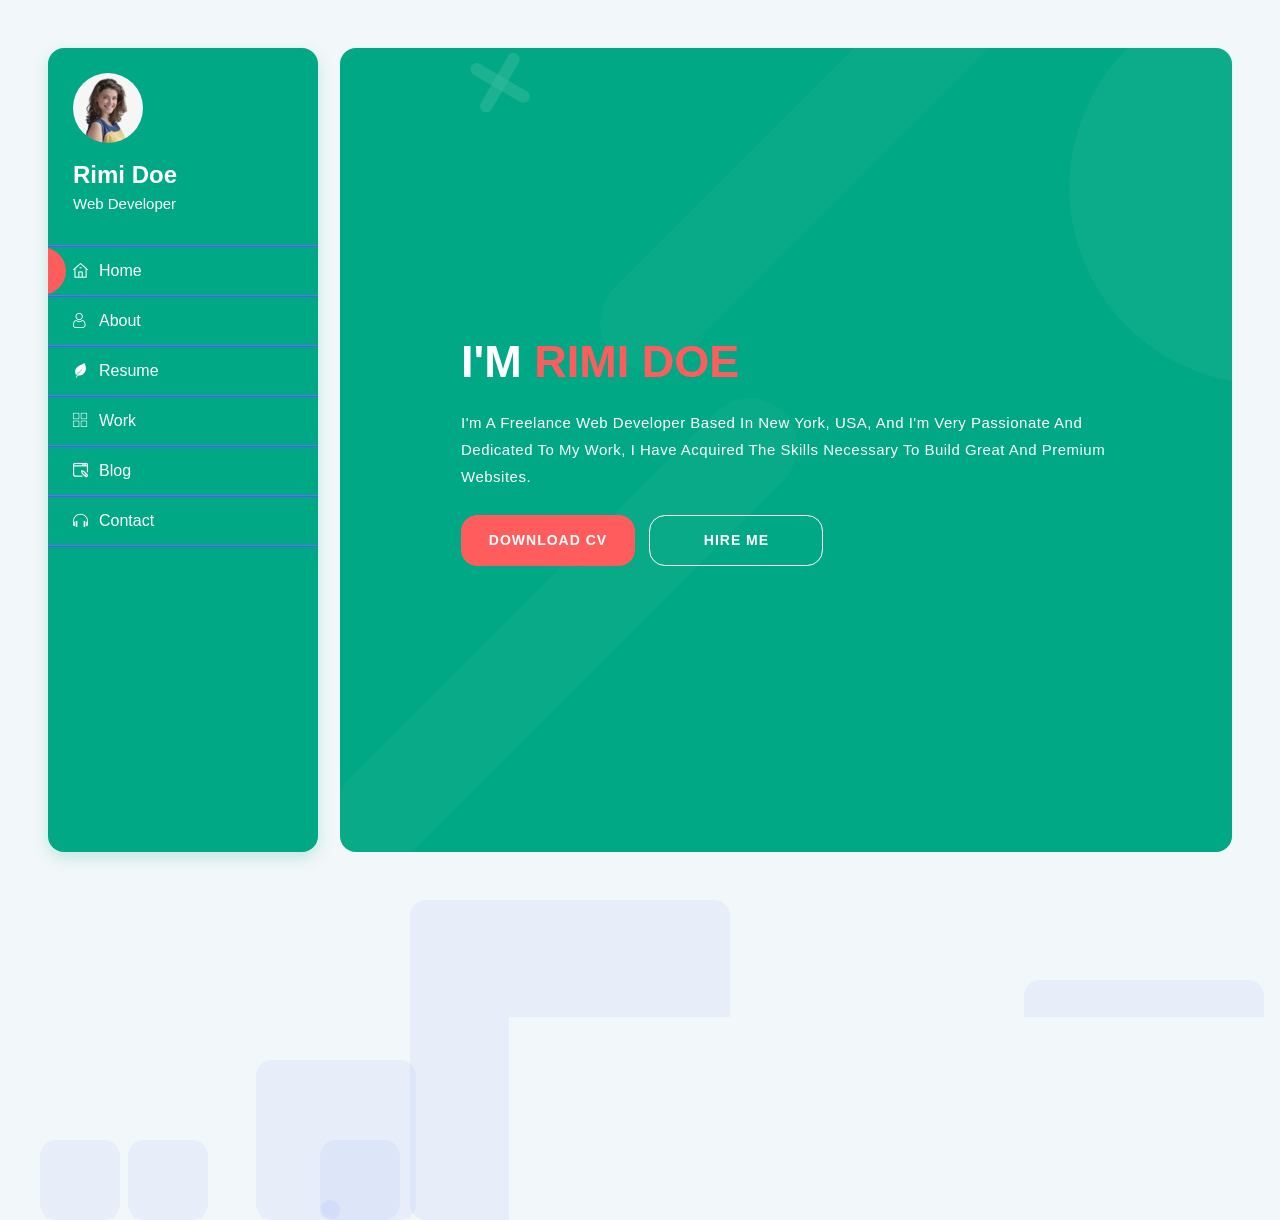
==== commit eea42c5a: "Merge pull request #2 from Inam-Ur-Rehman1/copilot/update-color-overall-website Retheme primary site" ====
--- a/index.html
+++ b/index.html
@@ -12,21 +12,21 @@
         <!-- Favicon --> 
         <link rel="icon" href="images/icon.png">
         <!-- Google Fonts -->
-        <link rel="stylesheet" href="css/open-sans.css">
-        <link rel="stylesheet" href="css/poppins.css">
+        <link rel="stylesheet" href="css?family=Open+Sans:400,600,700">
+        <link rel="stylesheet" href="css-1?family=Poppins:400,500,600,700,800">
                 
         <!-- Font Awesome Css -->
-        <link rel="stylesheet" href="css/vendor/font-awesome.min.css">
+        <link rel="stylesheet" href="css%20%281%29/vendor/font-awesome.min.css">
 		<!-- Flaticon -->
         <link rel="stylesheet" href="fonts/flaticon.css">
         <!-- Bootstrap 4 Css -->
-        <link rel="stylesheet" href="css/vendor/bootstrap.min.css">
+        <link rel="stylesheet" href="css%20%281%29/vendor/bootstrap.min.css">
 		<!-- Animations Css -->
-        <link rel="stylesheet" href="css/vendor/animations.css">
+        <link rel="stylesheet" href="css%20%281%29/vendor/animations.css">
 		<!-- Slick Css -->
-        <link rel="stylesheet" href="css/vendor/slick.min.css">
+        <link rel="stylesheet" href="css%20%281%29/vendor/slick.min.css">
         <!-- Main Style Css -->
-        <link rel="stylesheet" href="css/main/homepages.css">
+        <link rel="stylesheet" href="css%20%281%29/main/homepages.css">
 		<!-- Colors Css -->
         <link rel="stylesheet" href="css/main/skins/blue_color.css">
         
@@ -505,7 +505,7 @@
 										<div class="row">
 											<div class="col-xl-6 col-md-3 col-sm-3 text-center-xs">
 												<div class="item text-center">
-													<div class="skill" data-fill="{&quot;color&quot;: &quot;#506af5&quot;}" data-value="0.9">
+													<div class="skill" data-fill="{&quot;color&quot;: &quot;#00A885&quot;}" data-value="0.9">
 														<span class="skill-value">90%</span>
 													</div>
 													<h6>Photoshop</h6>
@@ -513,7 +513,7 @@
 											</div>
 											<div class="col-xl-6 col-md-3 col-sm-3 text-center-xs">
 												<div class="item text-center">
-													<div class="skill" data-fill="{&quot;color&quot;: &quot;#506af5&quot;}" data-value="0.85">
+													<div class="skill" data-fill="{&quot;color&quot;: &quot;#00A885&quot;}" data-value="0.85">
 														<span class="skill-value">85%</span>
 													</div>
 													<h6>Adobe xd</h6>
@@ -521,7 +521,7 @@
 											</div>
 											<div class="col-xl-6 col-md-3 col-sm-3 text-center-xs">
 												<div class="item text-center">
-													<div class="skill" data-fill="{&quot;color&quot;: &quot;#506af5&quot;}" data-value="0.75">
+													<div class="skill" data-fill="{&quot;color&quot;: &quot;#00A885&quot;}" data-value="0.75">
 														<span class="skill-value">75%</span>
 													</div>
 													<h6>Illustrator</h6>
@@ -529,7 +529,7 @@
 											</div>
 											<div class="col-xl-6 col-md-3 col-sm-3 text-center-xs">
 												<div class="item text-center">
-													<div class="skill" data-fill="{&quot;color&quot;: &quot;#506af5&quot;}" data-value="0.84">
+													<div class="skill" data-fill="{&quot;color&quot;: &quot;#00A885&quot;}" data-value="0.84">
 														<span class="skill-value">84%</span>
 													</div>
 													<h6>UI/UX Design</h6>
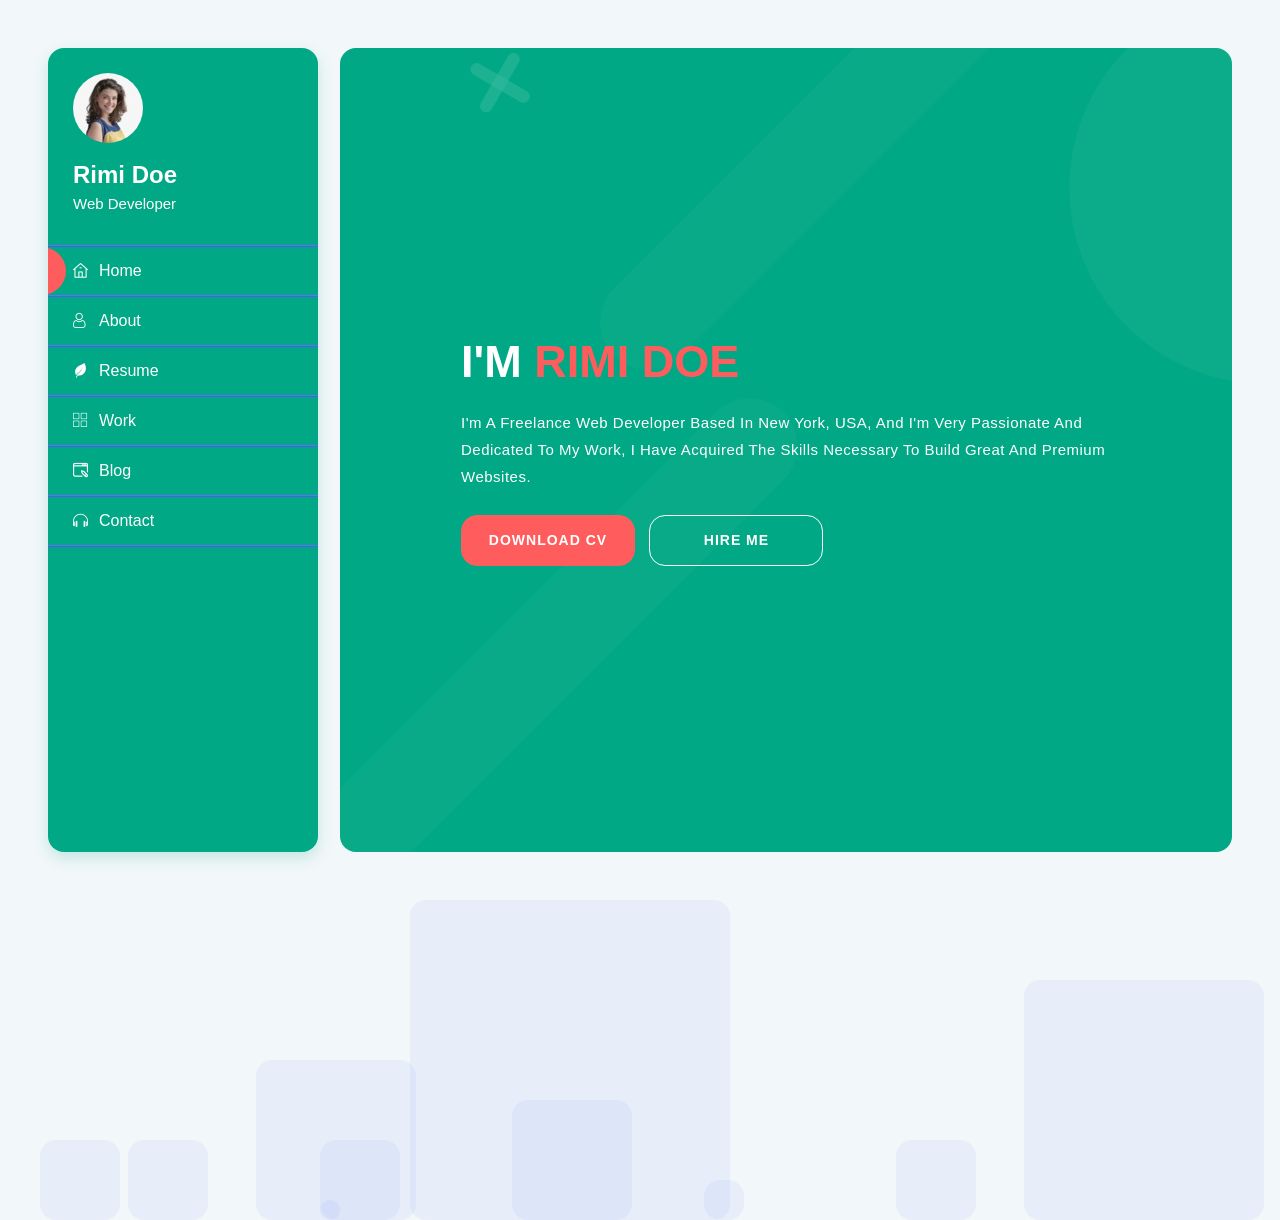
==== commit 17905f3a: "Merge remote-tracking branch 'origin/main' into copilot/standardize-folder-structure Co-authored-by:" ====
--- a/index.html
+++ b/index.html
@@ -12,21 +12,21 @@
         <!-- Favicon --> 
         <link rel="icon" href="images/icon.png">
         <!-- Google Fonts -->
-        <link rel="stylesheet" href="css?family=Open+Sans:400,600,700">
-        <link rel="stylesheet" href="css-1?family=Poppins:400,500,600,700,800">
+        <link rel="stylesheet" href="css/open-sans.css">
+        <link rel="stylesheet" href="css/poppins.css">
                 
         <!-- Font Awesome Css -->
-        <link rel="stylesheet" href="css%20%281%29/vendor/font-awesome.min.css">
+        <link rel="stylesheet" href="css/vendor/font-awesome.min.css">
 		<!-- Flaticon -->
         <link rel="stylesheet" href="fonts/flaticon.css">
         <!-- Bootstrap 4 Css -->
-        <link rel="stylesheet" href="css%20%281%29/vendor/bootstrap.min.css">
+        <link rel="stylesheet" href="css/vendor/bootstrap.min.css">
 		<!-- Animations Css -->
-        <link rel="stylesheet" href="css%20%281%29/vendor/animations.css">
+        <link rel="stylesheet" href="css/vendor/animations.css">
 		<!-- Slick Css -->
-        <link rel="stylesheet" href="css%20%281%29/vendor/slick.min.css">
+        <link rel="stylesheet" href="css/vendor/slick.min.css">
         <!-- Main Style Css -->
-        <link rel="stylesheet" href="css%20%281%29/main/homepages.css">
+        <link rel="stylesheet" href="css/main/homepages.css">
 		<!-- Colors Css -->
         <link rel="stylesheet" href="css/main/skins/blue_color.css">
         
--- a/css/open-sans.css
+++ b/css/open-sans.css
@@ -0,0 +1,21 @@
+﻿@font-face {
+  font-family: 'Open Sans';
+  font-style: normal;
+  font-weight: 400;
+  font-stretch: normal;
+  src: url(s/opensans/v44/memSYaGs126MiZpBA-UvWbX2vVnXBbObj2OVZyOOSr4dVJWUgsjZ0B4gaVc.ttf) format('truetype');
+}
+@font-face {
+  font-family: 'Open Sans';
+  font-style: normal;
+  font-weight: 600;
+  font-stretch: normal;
+  src: url(s/opensans/v44/memSYaGs126MiZpBA-UvWbX2vVnXBbObj2OVZyOOSr4dVJWUgsgH1x4gaVc.ttf) format('truetype');
+}
+@font-face {
+  font-family: 'Open Sans';
+  font-style: normal;
+  font-weight: 700;
+  font-stretch: normal;
+  src: url(s/opensans/v44/memSYaGs126MiZpBA-UvWbX2vVnXBbObj2OVZyOOSr4dVJWUgsg-1x4gaVc.ttf) format('truetype');
+}
--- a/css/poppins.css
+++ b/css/poppins.css
@@ -0,0 +1,30 @@
+﻿@font-face {
+  font-family: 'Poppins';
+  font-style: normal;
+  font-weight: 400;
+  src: url(s/poppins/v24/pxiEyp8kv8JHgFVrJJfedw.ttf) format('truetype');
+}
+@font-face {
+  font-family: 'Poppins';
+  font-style: normal;
+  font-weight: 500;
+  src: url(s/poppins/v24/pxiByp8kv8JHgFVrLGT9Z1xlEA.ttf) format('truetype');
+}
+@font-face {
+  font-family: 'Poppins';
+  font-style: normal;
+  font-weight: 600;
+  src: url(s/poppins/v24/pxiByp8kv8JHgFVrLEj6Z1xlEA.ttf) format('truetype');
+}
+@font-face {
+  font-family: 'Poppins';
+  font-style: normal;
+  font-weight: 700;
+  src: url(s/poppins/v24/pxiByp8kv8JHgFVrLCz7Z1xlEA.ttf) format('truetype');
+}
+@font-face {
+  font-family: 'Poppins';
+  font-style: normal;
+  font-weight: 800;
+  src: url(s/poppins/v24/pxiByp8kv8JHgFVrLDD4Z1xlEA.ttf) format('truetype');
+}
--- a/css/vendor/animations.css
+++ b/css/vendor/animations.css
@@ -0,0 +1,1297 @@
+/* animation sets */
+
+/* move from / to  */
+
+.pt-page-moveToLeft {
+	-webkit-animation: moveToLeft .6s ease both;
+	animation: moveToLeft .6s ease both;
+}
+
+.pt-page-moveFromLeft {
+	-webkit-animation: moveFromLeft .6s ease both;
+	animation: moveFromLeft .6s ease both;
+}
+
+.pt-page-moveToRight {
+	-webkit-animation: moveToRight .6s ease both;
+	animation: moveToRight .6s ease both;
+}
+
+.pt-page-moveFromRight {
+	-webkit-animation: moveFromRight .6s ease both;
+	animation: moveFromRight .6s ease both;
+}
+
+.pt-page-moveToTop {
+	-webkit-animation: moveToTop .6s ease both;
+	animation: moveToTop .6s ease both;
+}
+
+.pt-page-moveFromTop {
+	-webkit-animation: moveFromTop .6s ease both;
+	animation: moveFromTop .6s ease both;
+}
+
+.pt-page-moveToBottom {
+	-webkit-animation: moveToBottom .6s ease both;
+	animation: moveToBottom .6s ease both;
+}
+
+.pt-page-moveFromBottom {
+	-webkit-animation: moveFromBottom .6s ease both;
+	animation: moveFromBottom .6s ease both;
+}
+
+/* fade */
+
+.pt-page-fade {
+	-webkit-animation: fade .7s ease both;
+	animation: fade .7s ease both;
+}
+
+/* move from / to and fade */
+
+.pt-page-moveToLeftFade {
+	-webkit-animation: moveToLeftFade .7s ease both;
+	animation: moveToLeftFade .7s ease both;
+}
+
+.pt-page-moveFromLeftFade {
+	-webkit-animation: moveFromLeftFade .7s ease both;
+	animation: moveFromLeftFade .7s ease both;
+}
+
+.pt-page-moveToRightFade {
+	-webkit-animation: moveToRightFade .7s ease both;
+	animation: moveToRightFade .7s ease both;
+}
+
+.pt-page-moveFromRightFade {
+	-webkit-animation: moveFromRightFade .7s ease both;
+	animation: moveFromRightFade .7s ease both;
+}
+
+.pt-page-moveToTopFade {
+	-webkit-animation: moveToTopFade .7s ease both;
+	animation: moveToTopFade .7s ease both;
+}
+
+.pt-page-moveFromTopFade {
+	-webkit-animation: moveFromTopFade .7s ease both;
+	animation: moveFromTopFade .7s ease both;
+}
+
+.pt-page-moveToBottomFade {
+	-webkit-animation: moveToBottomFade .7s ease both;
+	animation: moveToBottomFade .7s ease both;
+}
+
+.pt-page-moveFromBottomFade {
+	-webkit-animation: moveFromBottomFade .7s ease both;
+	animation: moveFromBottomFade .7s ease both;
+}
+
+/* move to with different easing */
+
+.pt-page-moveToLeftEasing {
+	-webkit-animation: moveToLeft .7s ease-in-out both;
+	animation: moveToLeft .7s ease-in-out both;
+}
+.pt-page-moveToRightEasing {
+	-webkit-animation: moveToRight .7s ease-in-out both;
+	animation: moveToRight .7s ease-in-out both;
+}
+.pt-page-moveToTopEasing {
+	-webkit-animation: moveToTop .7s ease-in-out both;
+	animation: moveToTop .7s ease-in-out both;
+}
+.pt-page-moveToBottomEasing {
+	-webkit-animation: moveToBottom .7s ease-in-out both;
+	animation: moveToBottom .7s ease-in-out both;
+}
+
+/********************************* keyframes **************************************/
+
+/* move from / to  */
+
+@-webkit-keyframes moveToLeft {
+	from { }
+	to { -webkit-transform: translateX(-100%); }
+}
+@keyframes moveToLeft {
+	from { }
+	to { -webkit-transform: translateX(-100%); transform: translateX(-100%); }
+}
+
+@-webkit-keyframes moveFromLeft {
+	from { -webkit-transform: translateX(-100%); }
+}
+@keyframes moveFromLeft {
+	from { -webkit-transform: translateX(-100%); transform: translateX(-100%); }
+}
+
+@-webkit-keyframes moveToRight { 
+	from { }
+	to { -webkit-transform: translateX(100%); }
+}
+@keyframes moveToRight { 
+	from { }
+	to { -webkit-transform: translateX(100%); transform: translateX(100%); }
+}
+
+@-webkit-keyframes moveFromRight {
+	from { -webkit-transform: translateX(100%); }
+}
+@keyframes moveFromRight {
+	from { -webkit-transform: translateX(100%); transform: translateX(100%); }
+}
+
+@-webkit-keyframes moveToTop {
+	from { }
+	to { -webkit-transform: translateY(-100%); }
+}
+@keyframes moveToTop {
+	from { }
+	to { -webkit-transform: translateY(-100%); transform: translateY(-100%); }
+}
+
+@-webkit-keyframes moveFromTop {
+	from { -webkit-transform: translateY(-100%); }
+}
+@keyframes moveFromTop {
+	from { -webkit-transform: translateY(-100%); transform: translateY(-100%); }
+}
+
+@-webkit-keyframes moveToBottom {
+	from { }
+	to { -webkit-transform: translateY(100%); }
+}
+@keyframes moveToBottom {
+	from { }
+	to { -webkit-transform: translateY(100%); transform: translateY(100%); }
+}
+
+@-webkit-keyframes moveFromBottom {
+	from { -webkit-transform: translateY(100%); }
+}
+@keyframes moveFromBottom {
+	from { -webkit-transform: translateY(100%); transform: translateY(100%); }
+}
+
+/* fade */
+
+@-webkit-keyframes fade {
+	from { }
+	to { opacity: 0.3; }
+}
+@keyframes fade {
+	from { }
+	to { opacity: 0.3; }
+}
+
+/* move from / to and fade */
+
+@-webkit-keyframes moveToLeftFade {
+	from { }
+	to { opacity: 0.3; -webkit-transform: translateX(-100%); }
+}
+@keyframes moveToLeftFade {
+	from { }
+	to { opacity: 0.3; -webkit-transform: translateX(-100%); transform: translateX(-100%); }
+}
+
+@-webkit-keyframes moveFromLeftFade {
+	from { opacity: 0.3; -webkit-transform: translateX(-100%); }
+}
+@keyframes moveFromLeftFade {
+	from { opacity: 0.3; -webkit-transform: translateX(-100%); transform: translateX(-100%); }
+}
+
+@-webkit-keyframes moveToRightFade {
+	from { }
+	to { opacity: 0.3; -webkit-transform: translateX(100%); }
+}
+@keyframes moveToRightFade {
+	from { }
+	to { opacity: 0.3; -webkit-transform: translateX(100%); transform: translateX(100%); }
+}
+
+@-webkit-keyframes moveFromRightFade {
+	from { opacity: 0.3; -webkit-transform: translateX(100%); }
+}
+@keyframes moveFromRightFade {
+	from { opacity: 0.3; -webkit-transform: translateX(100%); transform: translateX(100%); }
+}
+
+@-webkit-keyframes moveToTopFade {
+	from { }
+	to { opacity: 0.3; -webkit-transform: translateY(-100%); }
+}
+@keyframes moveToTopFade {
+	from { }
+	to { opacity: 0.3; -webkit-transform: translateY(-100%); transform: translateY(-100%); }
+}
+
+@-webkit-keyframes moveFromTopFade {
+	from { opacity: 0.3; -webkit-transform: translateY(-100%); }
+}
+@keyframes moveFromTopFade {
+	from { opacity: 0.3; -webkit-transform: translateY(-100%); transform: translateY(-100%); }
+}
+
+@-webkit-keyframes moveToBottomFade {
+	from { }
+	to { opacity: 0.3; -webkit-transform: translateY(100%); }
+}
+@keyframes moveToBottomFade {
+	from { }
+	to { opacity: 0.3; -webkit-transform: translateY(100%); transform: translateY(100%); }
+}
+
+@-webkit-keyframes moveFromBottomFade {
+	from { opacity: 0.3; -webkit-transform: translateY(100%); }
+}
+@keyframes moveFromBottomFade {
+	from { opacity: 0.3; -webkit-transform: translateY(100%); transform: translateY(100%); }
+}
+
+/* scale and fade */
+
+.pt-page-scaleDown {
+	-webkit-animation: scaleDown .7s ease both;
+	animation: scaleDown .7s ease both;
+}
+
+.pt-page-scaleUp {
+	-webkit-animation: scaleUp .7s ease both;
+	animation: scaleUp .7s ease both;
+}
+
+.pt-page-scaleUpDown {
+	-webkit-animation: scaleUpDown .5s ease both;
+	animation: scaleUpDown .5s ease both;
+}
+
+.pt-page-scaleDownUp {
+	-webkit-animation: scaleDownUp .5s ease both;
+	animation: scaleDownUp .5s ease both;
+}
+
+.pt-page-scaleDownCenter {
+	-webkit-animation: scaleDownCenter .4s ease-in both;
+	animation: scaleDownCenter .4s ease-in both;
+}
+
+.pt-page-scaleUpCenter {
+	-webkit-animation: scaleUpCenter .4s ease-out both;
+	animation: scaleUpCenter .4s ease-out both;
+}
+
+/********************************* keyframes **************************************/
+
+/* scale and fade */
+
+@-webkit-keyframes scaleDown {
+	from { }
+	to { opacity: 0; -webkit-transform: scale(.8); }
+}
+@keyframes scaleDown {
+	from { }
+	to { opacity: 0; -webkit-transform: scale(.8); transform: scale(.8); }
+}
+
+@-webkit-keyframes scaleUp {
+	from { opacity: 0; -webkit-transform: scale(.8); }
+}
+@keyframes scaleUp {
+	from { opacity: 0; -webkit-transform: scale(.8); transform: scale(.8); }
+}
+
+@-webkit-keyframes scaleUpDown {
+	from { opacity: 0; -webkit-transform: scale(1.2); }
+}
+@keyframes scaleUpDown {
+	from { opacity: 0; -webkit-transform: scale(1.2); transform: scale(1.2); }
+}
+
+@-webkit-keyframes scaleDownUp {
+	from { }
+	to { opacity: 0; -webkit-transform: scale(1.2); }
+}
+@keyframes scaleDownUp {
+	from { }
+	to { opacity: 0; -webkit-transform: scale(1.2); transform: scale(1.2); }
+}
+
+@-webkit-keyframes scaleDownCenter {
+	from { }
+	to { opacity: 0; -webkit-transform: scale(.7); }
+}
+@keyframes scaleDownCenter {
+	from { }
+	to { opacity: 0; -webkit-transform: scale(.7); transform: scale(.7); }
+}
+
+@-webkit-keyframes scaleUpCenter {
+	from { opacity: 0; -webkit-transform: scale(.7); }
+}
+@keyframes scaleUpCenter {
+	from { opacity: 0; -webkit-transform: scale(.7); transform: scale(.7); }
+}
+
+/* rotate sides first and scale */
+
+.pt-page-rotateRightSideFirst {
+	-webkit-transform-origin: 0% 50%;
+	transform-origin: 0% 50%;
+	-webkit-animation: rotateRightSideFirst .8s both ease-in;
+	animation: rotateRightSideFirst .8s both ease-in;
+}
+.pt-page-rotateLeftSideFirst {
+	-webkit-transform-origin: 100% 50%;
+	transform-origin: 100% 50%;
+	-webkit-animation: rotateLeftSideFirst .8s both ease-in;
+	animation: rotateLeftSideFirst .8s both ease-in;
+}
+.pt-page-rotateTopSideFirst {
+	-webkit-transform-origin: 50% 100%;
+	transform-origin: 50% 100%;
+	-webkit-animation: rotateTopSideFirst .8s both ease-in;
+	animation: rotateTopSideFirst .8s both ease-in;
+}
+.pt-page-rotateBottomSideFirst {
+	-webkit-transform-origin: 50% 0%;
+	transform-origin: 50% 0%;
+	-webkit-animation: rotateBottomSideFirst .8s both ease-in;
+	animation: rotateBottomSideFirst .8s both ease-in;
+}
+
+/* flip */
+
+.pt-page-flipOutRight {
+	-webkit-transform-origin: 50% 50%;
+	transform-origin: 50% 50%;
+	-webkit-animation: flipOutRight .5s both ease-in;
+	animation: flipOutRight .5s both ease-in;
+}
+.pt-page-flipInLeft {
+	-webkit-transform-origin: 50% 50%;
+	transform-origin: 50% 50%;
+	-webkit-animation: flipInLeft .5s both ease-out;
+	animation: flipInLeft .5s both ease-out;
+}
+.pt-page-flipOutLeft {
+	-webkit-transform-origin: 50% 50%;
+	transform-origin: 50% 50%;
+	-webkit-animation: flipOutLeft .5s both ease-in;
+	animation: flipOutLeft .5s both ease-in;
+}
+.pt-page-flipInRight {
+	-webkit-transform-origin: 50% 50%;
+	transform-origin: 50% 50%;
+	-webkit-animation: flipInRight .5s both ease-out;
+	animation: flipInRight .5s both ease-out;
+}
+.pt-page-flipOutTop {
+	-webkit-transform-origin: 50% 50%;
+	transform-origin: 50% 50%;
+	-webkit-animation: flipOutTop .5s both ease-in;
+	animation: flipOutTop .5s both ease-in;
+}
+.pt-page-flipInBottom {
+	-webkit-transform-origin: 50% 50%;
+	transform-origin: 50% 50%;
+	-webkit-animation: flipInBottom .5s both ease-out;
+	animation: flipInBottom .5s both ease-out;
+}
+.pt-page-flipOutBottom {
+	-webkit-transform-origin: 50% 50%;
+	transform-origin: 50% 50%;
+	-webkit-animation: flipOutBottom .5s both ease-in;
+	animation: flipOutBottom .5s both ease-in;
+}
+.pt-page-flipInTop {
+	-webkit-transform-origin: 50% 50%;
+	transform-origin: 50% 50%;
+	-webkit-animation: flipInTop .5s both ease-out;
+	animation: flipInTop .5s both ease-out;
+}
+
+/* rotate fall */
+
+.pt-page-rotateFall {
+	-webkit-transform-origin: 0% 0%;
+	transform-origin: 0% 0%;
+	-webkit-animation: rotateFall 1s both ease-in;
+	animation: rotateFall 1s both ease-in;
+}
+
+/* rotate newspaper */
+.pt-page-rotateOutNewspaper {
+	-webkit-transform-origin: 50% 50%;
+	transform-origin: 50% 50%;
+	-webkit-animation: rotateOutNewspaper .5s both ease-in;
+	animation: rotateOutNewspaper .5s both ease-in;
+}
+.pt-page-rotateInNewspaper {
+	-webkit-transform-origin: 50% 50%;
+	transform-origin: 50% 50%;
+	-webkit-animation: rotateInNewspaper .5s both ease-out;
+	animation: rotateInNewspaper .5s both ease-out;
+}
+
+/* push */
+.pt-page-rotatePushLeft {
+	-webkit-transform-origin: 0% 50%;
+	transform-origin: 0% 50%;
+	-webkit-animation: rotatePushLeft .8s both ease;
+	animation: rotatePushLeft .8s both ease;
+}
+.pt-page-rotatePushRight {
+	-webkit-transform-origin: 100% 50%;
+	transform-origin: 100% 50%;
+	-webkit-animation: rotatePushRight .8s both ease;
+	animation: rotatePushRight .8s both ease;
+}
+.pt-page-rotatePushTop {
+	-webkit-transform-origin: 50% 0%;
+	transform-origin: 50% 0%;
+	-webkit-animation: rotatePushTop .8s both ease;
+	animation: rotatePushTop .8s both ease;
+}
+.pt-page-rotatePushBottom {
+	-webkit-transform-origin: 50% 100%;
+	transform-origin: 50% 100%;
+	-webkit-animation: rotatePushBottom .8s both ease;
+	animation: rotatePushBottom .8s both ease;
+}
+
+/* pull */
+.pt-page-rotatePullRight {
+	-webkit-transform-origin: 100% 50%;
+	transform-origin: 100% 50%;
+	-webkit-animation: rotatePullRight .5s both ease;
+	animation: rotatePullRight .5s both ease;
+}
+.pt-page-rotatePullLeft {
+	-webkit-transform-origin: 0% 50%;
+	transform-origin: 0% 50%;
+	-webkit-animation: rotatePullLeft .5s both ease;
+	animation: rotatePullLeft .5s both ease;
+}
+.pt-page-rotatePullTop {
+	-webkit-transform-origin: 50% 0%;
+	transform-origin: 50% 0%;
+	-webkit-animation: rotatePullTop .5s both ease;
+	animation: rotatePullTop .5s both ease;
+}
+.pt-page-rotatePullBottom {
+	-webkit-transform-origin: 50% 100%;
+	transform-origin: 50% 100%;
+	-webkit-animation: rotatePullBottom .5s both ease;
+	animation: rotatePullBottom .5s both ease;
+}
+
+/* fold */
+.pt-page-rotateFoldRight {
+	-webkit-transform-origin: 0% 50%;
+	transform-origin: 0% 50%;
+	-webkit-animation: rotateFoldRight .7s both ease;
+	animation: rotateFoldRight .7s both ease;
+}
+.pt-page-rotateFoldLeft {
+	-webkit-transform-origin: 100% 50%;
+	transform-origin: 100% 50%;
+	-webkit-animation: rotateFoldLeft .7s both ease;
+	animation: rotateFoldLeft .7s both ease;
+}
+.pt-page-rotateFoldTop {
+	-webkit-transform-origin: 50% 100%;
+	transform-origin: 50% 100%;
+	-webkit-animation: rotateFoldTop .7s both ease;
+	animation: rotateFoldTop .7s both ease;
+}
+.pt-page-rotateFoldBottom {
+	-webkit-transform-origin: 50% 0%;
+	transform-origin: 50% 0%;
+	-webkit-animation: rotateFoldBottom .7s both ease;
+	animation: rotateFoldBottom .7s both ease;
+}
+
+/* unfold */
+.pt-page-rotateUnfoldLeft {
+	-webkit-transform-origin: 100% 50%;
+	transform-origin: 100% 50%;
+	-webkit-animation: rotateUnfoldLeft .7s both ease;
+	animation: rotateUnfoldLeft .7s both ease;
+}
+.pt-page-rotateUnfoldRight {
+	-webkit-transform-origin: 0% 50%;
+	transform-origin: 0% 50%;
+	-webkit-animation: rotateUnfoldRight .7s both ease;
+	animation: rotateUnfoldRight .7s both ease;
+}
+.pt-page-rotateUnfoldTop {
+	-webkit-transform-origin: 50% 100%;
+	transform-origin: 50% 100%;
+	-webkit-animation: rotateUnfoldTop .7s both ease;
+	animation: rotateUnfoldTop .7s both ease;
+}
+.pt-page-rotateUnfoldBottom {
+	-webkit-transform-origin: 50% 0%;
+	transform-origin: 50% 0%;
+	-webkit-animation: rotateUnfoldBottom .7s both ease;
+	animation: rotateUnfoldBottom .7s both ease;
+}
+
+/* room walls */
+.pt-page-rotateRoomLeftOut {
+	-webkit-transform-origin: 100% 50%;
+	transform-origin: 100% 50%;
+	-webkit-animation: rotateRoomLeftOut .8s both ease;
+	animation: rotateRoomLeftOut .8s both ease;
+}
+.pt-page-rotateRoomLeftIn {
+	-webkit-transform-origin: 0% 50%;
+	transform-origin: 0% 50%;
+	-webkit-animation: rotateRoomLeftIn .8s both ease;
+	animation: rotateRoomLeftIn .8s both ease;
+}
+.pt-page-rotateRoomRightOut {
+	-webkit-transform-origin: 0% 50%;
+	transform-origin: 0% 50%;
+	-webkit-animation: rotateRoomRightOut .8s both ease;
+	animation: rotateRoomRightOut .8s both ease;
+}
+.pt-page-rotateRoomRightIn {
+	-webkit-transform-origin: 100% 50%;
+	transform-origin: 100% 50%;
+	-webkit-animation: rotateRoomRightIn .8s both ease;
+	animation: rotateRoomRightIn .8s both ease;
+}
+.pt-page-rotateRoomTopOut {
+	-webkit-transform-origin: 50% 100%;
+	transform-origin: 50% 100%;
+	-webkit-animation: rotateRoomTopOut .8s both ease;
+	animation: rotateRoomTopOut .8s both ease;
+}
+.pt-page-rotateRoomTopIn {
+	-webkit-transform-origin: 50% 0%;
+	transform-origin: 50% 0%;
+	-webkit-animation: rotateRoomTopIn .8s both ease;
+	animation: rotateRoomTopIn .8s both ease;
+}
+.pt-page-rotateRoomBottomOut {
+	-webkit-transform-origin: 50% 0%;
+	transform-origin: 50% 0%;
+	-webkit-animation: rotateRoomBottomOut .8s both ease;
+	animation: rotateRoomBottomOut .8s both ease;
+}
+.pt-page-rotateRoomBottomIn {
+	-webkit-transform-origin: 50% 100%;
+	transform-origin: 50% 100%;
+	-webkit-animation: rotateRoomBottomIn .8s both ease;
+	animation: rotateRoomBottomIn .8s both ease;
+}
+
+/* cube */
+.pt-page-rotateCubeLeftOut {
+	-webkit-transform-origin: 100% 50%;
+	transform-origin: 100% 50%;
+	-webkit-animation: rotateCubeLeftOut .6s both ease-in;
+	animation: rotateCubeLeftOut .6s both ease-in;
+}
+.pt-page-rotateCubeLeftIn {
+	-webkit-transform-origin: 0% 50%;
+	transform-origin: 0% 50%;
+	-webkit-animation: rotateCubeLeftIn .6s both ease-in;
+	animation: rotateCubeLeftIn .6s both ease-in;
+}
+.pt-page-rotateCubeRightOut {
+	-webkit-transform-origin: 0% 50%;
+	transform-origin: 0% 50%;
+	-webkit-animation: rotateCubeRightOut .6s both ease-in;
+	animation: rotateCubeRightOut .6s both ease-in;
+}
+.pt-page-rotateCubeRightIn {
+	-webkit-transform-origin: 100% 50%;
+	transform-origin: 100% 50%;
+	-webkit-animation: rotateCubeRightIn .6s both ease-in;
+	animation: rotateCubeRightIn .6s both ease-in;
+}
+.pt-page-rotateCubeTopOut {
+	-webkit-transform-origin: 50% 100%;
+	transform-origin: 50% 100%;
+	-webkit-animation: rotateCubeTopOut .6s both ease-in;
+	animation: rotateCubeTopOut .6s both ease-in;
+}
+.pt-page-rotateCubeTopIn {
+	-webkit-transform-origin: 50% 0%;
+	transform-origin: 50% 0%;
+	-webkit-animation: rotateCubeTopIn .6s both ease-in;
+	animation: rotateCubeTopIn .6s both ease-in;
+}
+.pt-page-rotateCubeBottomOut {
+	-webkit-transform-origin: 50% 0%;
+	transform-origin: 50% 0%;
+	-webkit-animation: rotateCubeBottomOut .6s both ease-in;
+	animation: rotateCubeBottomOut .6s both ease-in;
+}
+.pt-page-rotateCubeBottomIn {
+	-webkit-transform-origin: 50% 100%;
+	transform-origin: 50% 100%;
+	-webkit-animation: rotateCubeBottomIn .6s both ease-in;
+	animation: rotateCubeBottomIn .6s both ease-in;
+}
+
+/* carousel */
+.pt-page-rotateCarouselLeftOut {
+	-webkit-transform-origin: 100% 50%;
+	transform-origin: 100% 50%;
+	-webkit-animation: rotateCarouselLeftOut .8s both ease;
+	animation: rotateCarouselLeftOut .8s both ease;
+}
+.pt-page-rotateCarouselLeftIn {
+	-webkit-transform-origin: 0% 50%;
+	transform-origin: 0% 50%;
+	-webkit-animation: rotateCarouselLeftIn .8s both ease;
+	animation: rotateCarouselLeftIn .8s both ease;
+}
+.pt-page-rotateCarouselRightOut {
+	-webkit-transform-origin: 0% 50%;
+	transform-origin: 0% 50%;
+	-webkit-animation: rotateCarouselRightOut .8s both ease;
+	animation: rotateCarouselRightOut .8s both ease;
+}
+.pt-page-rotateCarouselRightIn {
+	-webkit-transform-origin: 100% 50%;
+	transform-origin: 100% 50%;
+	-webkit-animation: rotateCarouselRightIn .8s both ease;
+	animation: rotateCarouselRightIn .8s both ease;
+}
+.pt-page-rotateCarouselTopOut {
+	-webkit-transform-origin: 50% 100%;
+	transform-origin: 50% 100%;
+	-webkit-animation: rotateCarouselTopOut .8s both ease;
+	animation: rotateCarouselTopOut .8s both ease;
+}
+.pt-page-rotateCarouselTopIn {
+	-webkit-transform-origin: 50% 0%;
+	transform-origin: 50% 0%;
+	-webkit-animation: rotateCarouselTopIn .8s both ease;
+	animation: rotateCarouselTopIn .8s both ease;
+}
+.pt-page-rotateCarouselBottomOut {
+	-webkit-transform-origin: 50% 0%;
+	transform-origin: 50% 0%;
+	-webkit-animation: rotateCarouselBottomOut .8s both ease;
+	animation: rotateCarouselBottomOut .8s both ease;
+}
+.pt-page-rotateCarouselBottomIn {
+	-webkit-transform-origin: 50% 100%;
+	transform-origin: 50% 100%;
+	-webkit-animation: rotateCarouselBottomIn .8s both ease;
+	animation: rotateCarouselBottomIn .8s both ease;
+}
+
+/* sides */
+.pt-page-rotateSidesOut {
+	-webkit-transform-origin: -50% 50%;
+	transform-origin: -50% 50%;
+	-webkit-animation: rotateSidesOut .5s both ease-in;
+	animation: rotateSidesOut .5s both ease-in;
+}
+.pt-page-rotateSidesIn {
+	-webkit-transform-origin: 150% 50%;
+	transform-origin: 150% 50%;
+	-webkit-animation: rotateSidesIn .5s both ease-out;
+	animation: rotateSidesIn .5s both ease-out;
+}
+
+/* slide */
+.pt-page-rotateSlideOut {
+	-webkit-animation: rotateSlideOut 1s both ease;
+	animation: rotateSlideOut 1s both ease;
+}
+.pt-page-rotateSlideIn {
+	-webkit-animation: rotateSlideIn 1s both ease;
+	animation: rotateSlideIn 1s both ease;
+}
+
+/********************************* keyframes **************************************/
+
+/* rotate sides first and scale */
+
+@-webkit-keyframes rotateRightSideFirst {
+	0% { }
+	40% { -webkit-transform: rotateY(15deg); opacity: .8; -webkit-animation-timing-function: ease-out; }
+	100% { -webkit-transform: scale(0.8) translateZ(-200px); opacity:0; }
+}
+@keyframes rotateRightSideFirst {
+	0% { }
+	40% { -webkit-transform: rotateY(15deg); transform: rotateY(15deg); opacity: .8; -webkit-animation-timing-function: ease-out; animation-timing-function: ease-out; }
+	100% { -webkit-transform: scale(0.8) translateZ(-200px); transform: scale(0.8) translateZ(-200px); opacity:0; }
+}
+
+@-webkit-keyframes rotateLeftSideFirst {
+	0% { }
+	40% { -webkit-transform: rotateY(-15deg); opacity: .8; -webkit-animation-timing-function: ease-out; }
+	100% { -webkit-transform: scale(0.8) translateZ(-200px); opacity:0; }
+}
+@keyframes rotateLeftSideFirst {
+	0% { }
+	40% { -webkit-transform: rotateY(-15deg); transform: rotateY(-15deg); opacity: .8; -webkit-animation-timing-function: ease-out; animation-timing-function: ease-out; }
+	100% { -webkit-transform: scale(0.8) translateZ(-200px); transform: scale(0.8) translateZ(-200px); opacity:0; }
+}
+
+@-webkit-keyframes rotateTopSideFirst {
+	0% { }
+	40% { -webkit-transform: rotateX(15deg); opacity: .8; -webkit-animation-timing-function: ease-out; }
+	100% { -webkit-transform: scale(0.8) translateZ(-200px); opacity:0; }
+}
+@keyframes rotateTopSideFirst {
+	0% { }
+	40% { -webkit-transform: rotateX(15deg); transform: rotateX(15deg); opacity: .8; -webkit-animation-timing-function: ease-out; animation-timing-function: ease-out; }
+	100% { -webkit-transform: scale(0.8) translateZ(-200px); transform: scale(0.8) translateZ(-200px); opacity:0; }
+}
+
+@-webkit-keyframes rotateBottomSideFirst {
+	0% { }
+	40% { -webkit-transform: rotateX(-15deg); opacity: .8; -webkit-animation-timing-function: ease-out; }
+	100% { -webkit-transform: scale(0.8) translateZ(-200px); opacity:0; }
+}
+@keyframes rotateBottomSideFirst {
+	0% { }
+	40% { -webkit-transform: rotateX(-15deg); transform: rotateX(-15deg); opacity: .8; -webkit-animation-timing-function: ease-out; animation-timing-function: ease-out; }
+	100% { -webkit-transform: scale(0.8) translateZ(-200px); transform: scale(0.8) translateZ(-200px); opacity:0; }
+}
+
+/* flip */
+
+@-webkit-keyframes flipOutRight {
+	from { }
+	to { -webkit-transform: translateZ(-1000px) rotateY(90deg); opacity: 0.2; }
+}
+@keyframes flipOutRight {
+	from { }
+	to { -webkit-transform: translateZ(-1000px) rotateY(90deg); transform: translateZ(-1000px) rotateY(90deg); opacity: 0.2; }
+}
+
+@-webkit-keyframes flipInLeft {
+	from { -webkit-transform: translateZ(-1000px) rotateY(-90deg); opacity: 0.2; }
+}
+@keyframes flipInLeft {
+	from { -webkit-transform: translateZ(-1000px) rotateY(-90deg); transform: translateZ(-1000px) rotateY(-90deg); opacity: 0.2; }
+}
+
+@-webkit-keyframes flipOutLeft {
+	from { }
+	to { -webkit-transform: translateZ(-1000px) rotateY(-90deg); opacity: 0.2; }
+}
+@keyframes flipOutLeft {
+	from { }
+	to { -webkit-transform: translateZ(-1000px) rotateY(-90deg); transform: translateZ(-1000px) rotateY(-90deg); opacity: 0.2; }
+}
+
+@-webkit-keyframes flipInRight {
+	from { -webkit-transform: translateZ(-1000px) rotateY(90deg); opacity: 0.2; }
+}
+@keyframes flipInRight {
+	from { -webkit-transform: translateZ(-1000px) rotateY(90deg); transform: translateZ(-1000px) rotateY(90deg); opacity: 0.2; }
+}
+
+@-webkit-keyframes flipOutTop {
+	from { }
+	to { -webkit-transform: translateZ(-1000px) rotateX(90deg); opacity: 0.2; }
+}
+@keyframes flipOutTop {
+	from { }
+	to { -webkit-transform: translateZ(-1000px) rotateX(90deg); transform: translateZ(-1000px) rotateX(90deg); opacity: 0.2; }
+}
+
+@-webkit-keyframes flipInBottom {
+	from { -webkit-transform: translateZ(-1000px) rotateX(-90deg); opacity: 0.2; }
+}
+@keyframes flipInBottom {
+	from { -webkit-transform: translateZ(-1000px) rotateX(-90deg); transform: translateZ(-1000px) rotateX(-90deg); opacity: 0.2; }
+}
+
+@-webkit-keyframes flipOutBottom {
+	from { }
+	to { -webkit-transform: translateZ(-1000px) rotateX(-90deg); opacity: 0.2; }
+}
+@keyframes flipOutBottom {
+	from { }
+	to { -webkit-transform: translateZ(-1000px) rotateX(-90deg); transform: translateZ(-1000px) rotateX(-90deg); opacity: 0.2; }
+}
+
+@-webkit-keyframes flipInTop {
+	from { -webkit-transform: translateZ(-1000px) rotateX(90deg); opacity: 0.2; }
+}
+@keyframes flipInTop {
+	from { -webkit-transform: translateZ(-1000px) rotateX(90deg); transform: translateZ(-1000px) rotateX(90deg); opacity: 0.2; }
+}
+
+/* fall */
+
+@-webkit-keyframes rotateFall {
+	0% { -webkit-transform: rotateZ(0deg); }
+	20% { -webkit-transform: rotateZ(10deg); -webkit-animation-timing-function: ease-out; }
+	40% { -webkit-transform: rotateZ(17deg); }
+	60% { -webkit-transform: rotateZ(16deg); }
+	100% { -webkit-transform: translateY(100%) rotateZ(17deg); }
+}
+@keyframes rotateFall {
+	0% { -webkit-transform: rotateZ(0deg); transform: rotateZ(0deg); }
+	20% { -webkit-transform: rotateZ(10deg); transform: rotateZ(10deg); -webkit-animation-timing-function: ease-out; animation-timing-function: ease-out; }
+	40% { -webkit-transform: rotateZ(17deg); transform: rotateZ(17deg); }
+	60% { -webkit-transform: rotateZ(16deg); transform: rotateZ(16deg); }
+	100% { -webkit-transform: translateY(100%) rotateZ(17deg); transform: translateY(100%) rotateZ(17deg); }
+}
+
+/* newspaper */
+
+@-webkit-keyframes rotateOutNewspaper {
+	from { }
+	to { -webkit-transform: translateZ(-3000px) rotateZ(360deg); opacity: 0; }
+}
+@keyframes rotateOutNewspaper {
+	from { }
+	to { -webkit-transform: translateZ(-3000px) rotateZ(360deg); transform: translateZ(-3000px) rotateZ(360deg); opacity: 0; }
+}
+
+@-webkit-keyframes rotateInNewspaper {
+	from { -webkit-transform: translateZ(-3000px) rotateZ(-360deg); opacity: 0; }
+}
+@keyframes rotateInNewspaper {
+	from { -webkit-transform: translateZ(-3000px) rotateZ(-360deg); transform: translateZ(-3000px) rotateZ(-360deg); opacity: 0; }
+}
+
+/* push */
+
+@-webkit-keyframes rotatePushLeft {
+	from { }
+	to { opacity: 0; -webkit-transform: rotateY(90deg); }
+}
+@keyframes rotatePushLeft {
+	from { }
+	to { opacity: 0; -webkit-transform: rotateY(90deg); transform: rotateY(90deg); }
+}
+
+@-webkit-keyframes rotatePushRight {
+	from { }
+	to { opacity: 0; -webkit-transform: rotateY(-90deg); }
+}
+@keyframes rotatePushRight {
+	from { }
+	to { opacity: 0; -webkit-transform: rotateY(-90deg); transform: rotateY(-90deg); }
+}
+
+@-webkit-keyframes rotatePushTop {
+	from { }
+	to { opacity: 0; -webkit-transform: rotateX(-90deg); }
+}
+@keyframes rotatePushTop {
+	from { }
+	to { opacity: 0; -webkit-transform: rotateX(-90deg); transform: rotateX(-90deg); }
+}
+
+@-webkit-keyframes rotatePushBottom {
+	from { }
+	to { opacity: 0; -webkit-transform: rotateX(90deg); }
+}
+@keyframes rotatePushBottom {
+	from { }
+	to { opacity: 0; -webkit-transform: rotateX(90deg); transform: rotateX(90deg); }
+}
+
+/* pull */
+
+@-webkit-keyframes rotatePullRight {
+	from { opacity: 0; -webkit-transform: rotateY(-90deg); }
+}
+@keyframes rotatePullRight {
+	from { opacity: 0; -webkit-transform: rotateY(-90deg); transform: rotateY(-90deg); }
+}
+
+@-webkit-keyframes rotatePullLeft {
+	from { opacity: 0; -webkit-transform: rotateY(90deg); }
+}
+@keyframes rotatePullLeft {
+	from { opacity: 0; -webkit-transform: rotateY(90deg); transform: rotateY(90deg); }
+}
+
+@-webkit-keyframes rotatePullTop {
+	from { opacity: 0; -webkit-transform: rotateX(-90deg); }
+}
+@keyframes rotatePullTop {
+	from { opacity: 0; -webkit-transform: rotateX(-90deg); transform: rotateX(-90deg); }
+}
+
+@-webkit-keyframes rotatePullBottom {
+	from { opacity: 0; -webkit-transform: rotateX(90deg); }
+}
+@keyframes rotatePullBottom {
+	from { opacity: 0; -webkit-transform: rotateX(90deg); transform: rotateX(90deg); }
+}
+
+/* fold */
+
+@-webkit-keyframes rotateFoldRight {
+	from { }
+	to { opacity: 0; -webkit-transform: translateX(100%) rotateY(90deg); }
+}
+@keyframes rotateFoldRight {
+	from { }
+	to { opacity: 0; -webkit-transform: translateX(100%) rotateY(90deg); transform: translateX(100%) rotateY(90deg); }
+}
+
+@-webkit-keyframes rotateFoldLeft {
+	from { }
+	to { opacity: 0; -webkit-transform: translateX(-100%) rotateY(-90deg); }
+}
+@keyframes rotateFoldLeft {
+	from { }
+	to { opacity: 0; -webkit-transform: translateX(-100%) rotateY(-90deg); transform: translateX(-100%) rotateY(-90deg); }
+}
+
+@-webkit-keyframes rotateFoldTop {
+	from { }
+	to { opacity: 0; -webkit-transform: translateY(-100%) rotateX(90deg); }
+}
+@keyframes rotateFoldTop {
+	from { }
+	to { opacity: 0; -webkit-transform: translateY(-100%) rotateX(90deg); transform: translateY(-100%) rotateX(90deg); }
+}
+
+@-webkit-keyframes rotateFoldBottom {
+	from { }
+	to { opacity: 0; -webkit-transform: translateY(100%) rotateX(-90deg); }
+}
+@keyframes rotateFoldBottom {
+	from { }
+	to { opacity: 0; -webkit-transform: translateY(100%) rotateX(-90deg); transform: translateY(100%) rotateX(-90deg); }
+}
+
+/* unfold */
+
+@-webkit-keyframes rotateUnfoldLeft {
+	from { opacity: 0; -webkit-transform: translateX(-100%) rotateY(-90deg); }
+}
+@keyframes rotateUnfoldLeft {
+	from { opacity: 0; -webkit-transform: translateX(-100%) rotateY(-90deg); transform: translateX(-100%) rotateY(-90deg); }
+}
+
+@-webkit-keyframes rotateUnfoldRight {
+	from { opacity: 0; -webkit-transform: translateX(100%) rotateY(90deg); }
+}
+@keyframes rotateUnfoldRight {
+	from { opacity: 0; -webkit-transform: translateX(100%) rotateY(90deg); transform: translateX(100%) rotateY(90deg); }
+}
+
+@-webkit-keyframes rotateUnfoldTop {
+	from { opacity: 0; -webkit-transform: translateY(-100%) rotateX(90deg); }
+}
+@keyframes rotateUnfoldTop {
+	from { opacity: 0; -webkit-transform: translateY(-100%) rotateX(90deg); transform: translateY(-100%) rotateX(90deg); }
+}
+
+@-webkit-keyframes rotateUnfoldBottom {
+	from { opacity: 0; -webkit-transform: translateY(100%) rotateX(-90deg); }
+}
+@keyframes rotateUnfoldBottom {
+	from { opacity: 0; -webkit-transform: translateY(100%) rotateX(-90deg); transform: translateY(100%) rotateX(-90deg); }
+}
+
+/* room walls */
+
+@-webkit-keyframes rotateRoomLeftOut {
+	from { }
+	to { opacity: .3; -webkit-transform: translateX(-100%) rotateY(90deg); }
+}
+@keyframes rotateRoomLeftOut {
+	from { }
+	to { opacity: .3; -webkit-transform: translateX(-100%) rotateY(90deg); transform: translateX(-100%) rotateY(90deg); }
+}
+
+@-webkit-keyframes rotateRoomLeftIn {
+	from { opacity: .3; -webkit-transform: translateX(100%) rotateY(-90deg); }
+}
+@keyframes rotateRoomLeftIn {
+	from { opacity: .3; -webkit-transform: translateX(100%) rotateY(-90deg); transform: translateX(100%) rotateY(-90deg); }
+}
+
+@-webkit-keyframes rotateRoomRightOut {
+	from { }
+	to { opacity: .3; -webkit-transform: translateX(100%) rotateY(-90deg); }
+}
+@keyframes rotateRoomRightOut {
+	from { }
+	to { opacity: .3; -webkit-transform: translateX(100%) rotateY(-90deg); transform: translateX(100%) rotateY(-90deg); }
+}
+
+@-webkit-keyframes rotateRoomRightIn {
+	from { opacity: .3; -webkit-transform: translateX(-100%) rotateY(90deg); }
+}
+@keyframes rotateRoomRightIn {
+	from { opacity: .3; -webkit-transform: translateX(-100%) rotateY(90deg); transform: translateX(-100%) rotateY(90deg); }
+}
+
+@-webkit-keyframes rotateRoomTopOut {
+	from { }
+	to { opacity: .3; -webkit-transform: translateY(-100%) rotateX(-90deg); }
+}
+@keyframes rotateRoomTopOut {
+	from { }
+	to { opacity: .3; -webkit-transform: translateY(-100%) rotateX(-90deg); transform: translateY(-100%) rotateX(-90deg); }
+}
+
+@-webkit-keyframes rotateRoomTopIn {
+	from { opacity: .3; -webkit-transform: translateY(100%) rotateX(90deg); }
+}
+@keyframes rotateRoomTopIn {
+	from { opacity: .3; -webkit-transform: translateY(100%) rotateX(90deg); transform: translateY(100%) rotateX(90deg); }
+}
+
+@-webkit-keyframes rotateRoomBottomOut {
+	from { }
+	to { opacity: .3; -webkit-transform: translateY(100%) rotateX(90deg); }
+}
+@keyframes rotateRoomBottomOut {
+	from { }
+	to { opacity: .3; -webkit-transform: translateY(100%) rotateX(90deg); transform: translateY(100%) rotateX(90deg); }
+}
+
+@-webkit-keyframes rotateRoomBottomIn {
+	from { opacity: .3; -webkit-transform: translateY(-100%) rotateX(-90deg); }
+}
+@keyframes rotateRoomBottomIn {
+	from { opacity: .3; -webkit-transform: translateY(-100%) rotateX(-90deg); transform: translateY(-100%) rotateX(-90deg); }
+}
+
+/* cube */
+
+@-webkit-keyframes rotateCubeLeftOut {
+	0% { }
+	50% { -webkit-animation-timing-function: ease-out;  -webkit-transform: translateX(-50%) translateZ(-200px) rotateY(-45deg); }
+	100% { opacity: .3; -webkit-transform: translateX(-100%) rotateY(-90deg); }
+}
+@keyframes rotateCubeLeftOut {
+	0% { }
+	50% { -webkit-animation-timing-function: ease-out; animation-timing-function: ease-out;  -webkit-transform: translateX(-50%) translateZ(-200px) rotateY(-45deg);  transform: translateX(-50%) translateZ(-200px) rotateY(-45deg); }
+	100% { opacity: .3; -webkit-transform: translateX(-100%) rotateY(-90deg); transform: translateX(-100%) rotateY(-90deg); }
+}
+
+@-webkit-keyframes rotateCubeLeftIn {
+	0% { opacity: .3; -webkit-transform: translateX(100%) rotateY(90deg); }
+	50% { -webkit-animation-timing-function: ease-out;  -webkit-transform: translateX(50%) translateZ(-200px) rotateY(45deg); }
+}
+@keyframes rotateCubeLeftIn {
+	0% { opacity: .3; -webkit-transform: translateX(100%) rotateY(90deg); transform: translateX(100%) rotateY(90deg); }
+	50% { -webkit-animation-timing-function: ease-out; animation-timing-function: ease-out;  -webkit-transform: translateX(50%) translateZ(-200px) rotateY(45deg);  transform: translateX(50%) translateZ(-200px) rotateY(45deg); }
+}
+
+@-webkit-keyframes rotateCubeRightOut {
+	0% { }
+	50% { -webkit-animation-timing-function: ease-out; -webkit-transform: translateX(50%) translateZ(-200px) rotateY(45deg); }
+	100% { opacity: .3; -webkit-transform: translateX(100%) rotateY(90deg); }
+}
+@keyframes rotateCubeRightOut {
+	0% { }
+	50% { -webkit-animation-timing-function: ease-out; animation-timing-function: ease-out; -webkit-transform: translateX(50%) translateZ(-200px) rotateY(45deg); transform: translateX(50%) translateZ(-200px) rotateY(45deg); }
+	100% { opacity: .3; -webkit-transform: translateX(100%) rotateY(90deg); transform: translateX(100%) rotateY(90deg); }
+}
+
+@-webkit-keyframes rotateCubeRightIn {
+	0% { opacity: .3; -webkit-transform: translateX(-100%) rotateY(-90deg); }
+	50% { -webkit-animation-timing-function: ease-out; -webkit-transform: translateX(-50%) translateZ(-200px) rotateY(-45deg); }
+}
+@keyframes rotateCubeRightIn {
+	0% { opacity: .3; -webkit-transform: translateX(-100%) rotateY(-90deg); transform: translateX(-100%) rotateY(-90deg); }
+	50% { -webkit-animation-timing-function: ease-out; animation-timing-function: ease-out; -webkit-transform: translateX(-50%) translateZ(-200px) rotateY(-45deg); transform: translateX(-50%) translateZ(-200px) rotateY(-45deg); }
+}
+
+@-webkit-keyframes rotateCubeTopOut {
+	0% { }
+	50% { -webkit-animation-timing-function: ease-out; -webkit-transform: translateY(-50%) translateZ(-200px) rotateX(45deg); }
+	100% { opacity: .3; -webkit-transform: translateY(-100%) rotateX(90deg); }
+}
+@keyframes rotateCubeTopOut {
+	0% {}
+	50% { -webkit-animation-timing-function: ease-out; animation-timing-function: ease-out; -webkit-transform: translateY(-50%) translateZ(-200px) rotateX(45deg); transform: translateY(-50%) translateZ(-200px) rotateX(45deg); }
+	100% { opacity: .3; -webkit-transform: translateY(-100%) rotateX(90deg); transform: translateY(-100%) rotateX(90deg); }
+}
+
+@-webkit-keyframes rotateCubeTopIn {
+	0% { opacity: .3; -webkit-transform: translateY(100%) rotateX(-90deg); }
+	50% { -webkit-animation-timing-function: ease-out; -webkit-transform: translateY(50%) translateZ(-200px) rotateX(-45deg); }
+}
+@keyframes rotateCubeTopIn {
+	0% { opacity: .3; -webkit-transform: translateY(100%) rotateX(-90deg); transform: translateY(100%) rotateX(-90deg); }
+	50% { -webkit-animation-timing-function: ease-out; animation-timing-function: ease-out; -webkit-transform: translateY(50%) translateZ(-200px) rotateX(-45deg); transform: translateY(50%) translateZ(-200px) rotateX(-45deg); }
+}
+
+@-webkit-keyframes rotateCubeBottomOut {
+	0% { }
+	50% { -webkit-animation-timing-function: ease-out; -webkit-transform: translateY(50%) translateZ(-200px) rotateX(-45deg); }
+	100% { opacity: .3; -webkit-transform: translateY(100%) rotateX(-90deg); }
+}
+@keyframes rotateCubeBottomOut {
+	0% { }
+	50% { -webkit-animation-timing-function: ease-out; animation-timing-function: ease-out; -webkit-transform: translateY(50%) translateZ(-200px) rotateX(-45deg); transform: translateY(50%) translateZ(-200px) rotateX(-45deg); }
+	100% { opacity: .3; -webkit-transform: translateY(100%) rotateX(-90deg); transform: translateY(100%) rotateX(-90deg); }
+}
+
+@-webkit-keyframes rotateCubeBottomIn {
+	0% { opacity: .3; -webkit-transform: translateY(-100%) rotateX(90deg); }
+	50% { -webkit-animation-timing-function: ease-out; -webkit-transform: translateY(-50%) translateZ(-200px) rotateX(45deg); }
+}
+@keyframes rotateCubeBottomIn {
+	0% { opacity: .3; -webkit-transform: translateY(-100%) rotateX(90deg); transform: translateY(-100%) rotateX(90deg); }
+	50% { -webkit-animation-timing-function: ease-out; animation-timing-function: ease-out; -webkit-transform: translateY(-50%) translateZ(-200px) rotateX(45deg); transform: translateY(-50%) translateZ(-200px) rotateX(45deg); }
+}
+
+/* carousel */
+
+@-webkit-keyframes rotateCarouselLeftOut {
+	from { }
+	to { opacity: .3; -webkit-transform: translateX(-150%) scale(.4) rotateY(-65deg); }
+}
+@keyframes rotateCarouselLeftOut {
+	from { }
+	to { opacity: .3; -webkit-transform: translateX(-150%) scale(.4) rotateY(-65deg); transform: translateX(-150%) scale(.4) rotateY(-65deg); }
+}
+
+@-webkit-keyframes rotateCarouselLeftIn {
+	from { opacity: .3; -webkit-transform: translateX(200%) scale(.4) rotateY(65deg); }
+}
+@keyframes rotateCarouselLeftIn {
+	from { opacity: .3; -webkit-transform: translateX(200%) scale(.4) rotateY(65deg); transform: translateX(200%) scale(.4) rotateY(65deg); }
+}
+
+@-webkit-keyframes rotateCarouselRightOut {
+	from { }
+	to { opacity: .3; -webkit-transform: translateX(200%) scale(.4) rotateY(65deg); }
+}
+@keyframes rotateCarouselRightOut {
+	from { }
+	to { opacity: .3; -webkit-transform: translateX(200%) scale(.4) rotateY(65deg); transform: translateX(200%) scale(.4) rotateY(65deg); }
+}
+
+@-webkit-keyframes rotateCarouselRightIn {
+	from { opacity: .3; -webkit-transform: translateX(-200%) scale(.4) rotateY(-65deg); }
+}
+@keyframes rotateCarouselRightIn {
+	from { opacity: .3; -webkit-transform: translateX(-200%) scale(.4) rotateY(-65deg); transform: translateX(-200%) scale(.4) rotateY(-65deg); }
+}
+
+@-webkit-keyframes rotateCarouselTopOut {
+	from { }
+	to { opacity: .3; -webkit-transform: translateY(-200%) scale(.4) rotateX(65deg); }
+}
+@keyframes rotateCarouselTopOut {
+	from { }
+	to { opacity: .3; -webkit-transform: translateY(-200%) scale(.4) rotateX(65deg); transform: translateY(-200%) scale(.4) rotateX(65deg); }
+}
+
+@-webkit-keyframes rotateCarouselTopIn {
+	from { opacity: .3; -webkit-transform: translateY(200%) scale(.4) rotateX(-65deg); }
+}
+@keyframes rotateCarouselTopIn {
+	from { opacity: .3; -webkit-transform: translateY(200%) scale(.4) rotateX(-65deg); transform: translateY(200%) scale(.4) rotateX(-65deg); }
+}
+
+@-webkit-keyframes rotateCarouselBottomOut {
+	from { }
+	to { opacity: .3; -webkit-transform: translateY(200%) scale(.4) rotateX(-65deg); }
+}
+@keyframes rotateCarouselBottomOut {
+	from { }
+	to { opacity: .3; -webkit-transform: translateY(200%) scale(.4) rotateX(-65deg); transform: translateY(200%) scale(.4) rotateX(-65deg); }
+}
+
+@-webkit-keyframes rotateCarouselBottomIn {
+	from { opacity: .3; -webkit-transform: translateY(-200%) scale(.4) rotateX(65deg); }
+}
+@keyframes rotateCarouselBottomIn {
+	from { opacity: .3; -webkit-transform: translateY(-200%) scale(.4) rotateX(65deg); transform: translateY(-200%) scale(.4) rotateX(65deg); }
+}
+
+/* sides */
+
+@-webkit-keyframes rotateSidesOut {
+	from { }
+	to { opacity: 0; -webkit-transform: translateZ(-500px) rotateY(90deg); }
+}
+@keyframes rotateSidesOut {
+	from { }
+	to { opacity: 0; -webkit-transform: translateZ(-500px) rotateY(90deg); transform: translateZ(-500px) rotateY(90deg); }
+}
+
+@-webkit-keyframes rotateSidesIn {
+	from { opacity: 0; -webkit-transform: translateZ(-500px) rotateY(-90deg); }
+}
+@keyframes rotateSidesIn {
+	from { opacity: 0; -webkit-transform: translateZ(-500px) rotateY(-90deg); transform: translateZ(-500px) rotateY(-90deg); }
+}
+
+/* slide */
+
+@-webkit-keyframes rotateSlideOut {
+	0% { }
+	25% { opacity: .5; -webkit-transform: translateZ(-500px); }
+	75% { opacity: .5; -webkit-transform: translateZ(-500px) translateX(-200%); }
+	100% { opacity: .5; -webkit-transform: translateZ(-500px) translateX(-200%); }
+}
+@keyframes rotateSlideOut {
+	0% { }
+	25% { opacity: .5; -webkit-transform: translateZ(-500px); transform: translateZ(-500px); }
+	75% { opacity: .5; -webkit-transform: translateZ(-500px) translateX(-200%); transform: translateZ(-500px) translateX(-200%); }
+	100% { opacity: .5; -webkit-transform: translateZ(-500px) translateX(-200%); transform: translateZ(-500px) translateX(-200%); }
+}
+
+@-webkit-keyframes rotateSlideIn {
+	0%, 25% { opacity: .5; -webkit-transform: translateZ(-500px) translateX(200%); }
+	75% { opacity: .5; -webkit-transform: translateZ(-500px); }
+	100% { opacity: 1; -webkit-transform: translateZ(0) translateX(0); }
+}
+@keyframes rotateSlideIn {
+	0%, 25% { opacity: .5; -webkit-transform: translateZ(-500px) translateX(200%); transform: translateZ(-500px) translateX(200%); }
+	75% { opacity: .5; -webkit-transform: translateZ(-500px); transform: translateZ(-500px); }
+	100% { opacity: 1; -webkit-transform: translateZ(0) translateX(0); transform: translateZ(0) translateX(0); }
+}
+
+/* animation delay classes */
+
+.pt-page-delay100 {
+	-webkit-animation-delay: .1s;
+	animation-delay: .1s;
+}
+.pt-page-delay180 {
+	-webkit-animation-delay: .180s;
+	animation-delay: .180s;
+}
+.pt-page-delay200 {
+	-webkit-animation-delay: .2s;
+	animation-delay: .2s;
+}
+.pt-page-delay300 {
+	-webkit-animation-delay: .3s;
+	animation-delay: .3s;
+}
+.pt-page-delay400 {
+	-webkit-animation-delay: .4s;
+	animation-delay: .4s;
+}
+.pt-page-delay500 {
+	-webkit-animation-delay: .5s;
+	animation-delay: .5s;
+}
+.pt-page-delay700 {
+	-webkit-animation-delay: .7s;
+	animation-delay: .7s;
+}
+.pt-page-delay1000 {
+	-webkit-animation-delay: 1s;
+	animation-delay: 1s;
+}
--- a/css/main/homepages.css
+++ b/css/main/homepages.css
@@ -0,0 +1,2501 @@
+/*-----------------------------------------------------------------
+Template Name  : Euzan - Creative Portfolio Template
+Author         : HasnaaDesign
+Version        : 1.0
+Primary Use    : Personal, Porfolio
+-----------------------------------------------------------------*/
+/*-----------------------------------------------------------------
+Table Of Contents
+--------------------------------
+ 1. Global Styles
+ 2. Loading
+ 3. Navbar
+ 4. Home 
+ 5. About Me
+ 6. Services
+ 7. Fun Facts
+ 8. Pricing
+ 9. Testimonials
+ 10. Resume
+ 11. Skills
+ 12. Portfolio
+ 13. Blog
+ 14. Contact
+-----------------------------------------------------------------*/
+/* --------------------------------------
+   1. Global Styles
+-----------------------------------------*/
+* {
+  -webkit-transition: all .4s ease-in-out;
+  -moz-transition: all .4s ease-in-out;
+  -o-transition: all .4s ease-in-out;
+  -ms-transition: all .4s ease-in-out;
+  transition: all .4s ease-in-out;
+}
+
+*, *:after, *:before {
+  -webkit-box-sizing: border-box;
+  -moz-box-sizing: border-box;
+  box-sizing: border-box;
+}
+
+body {
+  font-family: 'Open Sans', sans-serif;
+  background-color: #f2f7f9;
+  overflow: hidden;
+}
+
+h1, h2, h3, h4, h5, h6 {
+  font-family: 'Poppins', sans-serif;
+  margin: 0;
+  padding: 0;
+}
+
+a,
+a:hover,
+a:focus,
+a:active {
+  color: #fff;
+  text-decoration: none;
+}
+
+/*=========== Typography ============*/
+h1 {
+  font-size: 60px;
+  font-weight: 800;
+}
+
+h2 {
+  font-size: 50px;
+  font-weight: 600;
+}
+
+h3 {
+  font-size: 30px;
+  font-weight: 600;
+}
+
+h4 {
+  font-size: 18px;
+  font-weight: 400;
+}
+
+h5 {
+  font-size: 16px;
+  font-weight: 400;
+}
+
+h6 {
+  font-size: 15px;
+  font-weight: 400;
+}
+
+/*=========== My Classes ============*/
+.container {
+  padding-left: 30px;
+  padding-right: 30px;
+}
+
+.no-padding {
+  padding: 0;
+}
+
+.main-content {
+  position: relative;
+  margin-left: 340px;
+  margin-right: 48px;
+  margin-top: 48px;
+  height: calc(100vh - 96px) !important;
+  overflow: hidden;
+  border-radius: 16px;
+}
+@media (min-width: 768px) and (max-width: 991.98px) {
+  .main-content {
+    margin-left: 15px;
+    margin-right: 15px;
+    margin-top: 15px;
+    height: calc(100vh - 101px) !important;
+  }
+}
+@media (max-width: 767.98px) {
+  .main-content {
+    margin-left: 15px;
+    margin-right: 15px;
+    margin-top: 15px;
+    height: calc(100vh - 101px) !important;
+  }
+}
+.main-content.push {
+  -webkit-transform: translateX(307px);
+  -mz-transform: translateX(307px);
+  -o-transform: translateX(307px);
+  -ms-transform: translateX(307px);
+  transform: translateX(307px);
+}
+
+.subpages {
+  overflow: hidden;
+  -webkit-perspective: 1500px;
+  -mz-perspective: 1500px;
+  -o-perspective: 1500px;
+  -ms-perspective: 1500px;
+  perspective: 1500px;
+  -webkit-backface-visibility: hidden;
+  -mz-backface-visibility: hidden;
+  -o-backface-visibility: hidden;
+  -ms-backface-visibility: hidden;
+  backface-visibility: hidden;
+}
+
+.pt-page {
+  position: absolute;
+  top: auto;
+  left: 0;
+  right: 0;
+  width: 100%;
+  height: 0;
+  opacity: 0;
+  padding: 0;
+  margin: 0 auto;
+  overflow: auto !important;
+  visibility: hidden;
+  -webkit-transform: translate3d(0, 0, 0);
+  -mz-transform: translate3d(0, 0, 0);
+  -o-transform: translate3d(0, 0, 0);
+  -ms-transform: translate3d(0, 0, 0);
+  transform: translate3d(0, 0, 0);
+  overflow: -moz-scrollbars-none;
+  -ms-overflow-style: none;
+}
+
+.no-js .pt-page {
+  position: relative;
+}
+
+.pt-page-content {
+  position: absolute;
+  width: 100%;
+}
+
+.pt-page-current,
+.no-js .pt-page {
+  visibility: visible;
+  z-index: 90;
+  opacity: 1;
+  overflow: visible;
+  height: calc(100vh - 96px);
+}
+@media (min-width: 768px) and (max-width: 991.98px) {
+  .pt-page-current,
+  .no-js .pt-page {
+    height: calc(100vh - 101px) !important;
+  }
+}
+@media (max-width: 767.98px) {
+  .pt-page-current,
+  .no-js .pt-page {
+    height: calc(100vh - 101px) !important;
+  }
+}
+
+.pt-page.pt-page-current {
+  display: block;
+}
+
+.no-js .pt-page * {
+  height: 100%;
+}
+
+.area-bg {
+  background: #fff;
+}
+
+.area-bg::-webkit-scrollbar {
+  width: 5px;
+  height: 15px;
+}
+
+.area-bg::-webkit-scrollbar-track {
+  border-radius: 20px;
+}
+
+.area-bg::-webkit-scrollbar-thumb {
+  border-radius: 10px;
+  background: #ff5d5d;
+}
+
+.bg-bubbles {
+  position: absolute;
+  top: 0;
+  left: 0;
+  width: 100%;
+  height: 100%;
+  z-index: -1;
+}
+@media (max-width: 767.98px) {
+  .bg-bubbles {
+    display: none;
+  }
+}
+.bg-bubbles li {
+  position: absolute;
+  list-style: none;
+  display: block;
+  width: 80px;
+  height: 80px;
+  background-color: rgba(88, 113, 245, 0.07);
+  bottom: -320px;
+  -webkit-animation: square 50s infinite;
+  animation: square 50s infinite;
+  -webkit-transition-timing-function: linear;
+  transition-timing-function: linear;
+  border-radius: 16px;
+}
+.bg-bubbles li:nth-child(1) {
+  left: 10%;
+}
+.bg-bubbles li:nth-child(2) {
+  left: 20%;
+  width: 160px;
+  height: 160px;
+  -webkit-animation-delay: 2s;
+  animation-delay: 2s;
+  -webkit-animation-duration: 34s;
+  animation-duration: 34s;
+}
+.bg-bubbles li:nth-child(3) {
+  left: 25%;
+  -webkit-animation-delay: 4s;
+  animation-delay: 4s;
+}
+.bg-bubbles li:nth-child(4) {
+  left: 40%;
+  width: 120px;
+  height: 120px;
+  -webkit-animation-duration: 44s;
+  animation-duration: 44s;
+}
+.bg-bubbles li:nth-child(5) {
+  left: 70%;
+}
+.bg-bubbles li:nth-child(6) {
+  left: 80%;
+  width: 240px;
+  height: 240px;
+  -webkit-animation-delay: 3s;
+  animation-delay: 3s;
+}
+.bg-bubbles li:nth-child(7) {
+  left: 32%;
+  width: 320px;
+  height: 320px;
+  -webkit-animation-delay: 7s;
+  animation-delay: 7s;
+}
+.bg-bubbles li:nth-child(8) {
+  left: 55%;
+  width: 40px;
+  height: 40px;
+  -webkit-animation-delay: 15s;
+  animation-delay: 15s;
+  -webkit-animation-duration: 80s;
+  animation-duration: 80s;
+}
+.bg-bubbles li:nth-child(9) {
+  left: 25%;
+  width: 20px;
+  height: 20px;
+  -webkit-animation-delay: 2s;
+  animation-delay: 2s;
+  -webkit-animation-duration: 80s;
+  animation-duration: 80s;
+}
+.bg-bubbles li .bg-bubbles li:nth-child(10) {
+  left: 90%;
+  width: 320px;
+  height: 320px;
+  -webkit-animation-delay: 22s;
+  animation-delay: 22s;
+}
+
+@-webkit-keyframes square {
+  0% {
+    -webkit-transform: translateY(0);
+    transform: translateY(0);
+  }
+  100% {
+    -webkit-transform: translateY(-1500px) rotate(600deg);
+    transform: translateY(-1500px) rotate(600deg);
+  }
+}
+@keyframes square {
+  0% {
+    -webkit-transform: translateY(0);
+    transform: translateY(0);
+  }
+  100% {
+    -webkit-transform: translateY(-1500px) rotate(600deg);
+    transform: translateY(-1500px) rotate(600deg);
+  }
+}
+.main-btn {
+  position: relative;
+  display: inline-block;
+  min-width: 174px;
+  color: #fff;
+  padding: 14px 0;
+  font-size: 14px;
+  font-weight: 600;
+  text-transform: uppercase;
+  letter-spacing: 1px;
+  text-align: center;
+  background: #ff5d5d;
+  border: 1px solid #ff5d5d;
+  border-radius: 16px;
+  outline: none;
+  -webkit-transition: all 0.4s ease-in-out;
+  -moz-transition: all 0.4s ease-in-out;
+  -ms-transition: all 0.4s ease-in-out;
+  -o-transition: all 0.4s ease-in-out;
+  transition: all 0.4s ease-in-out;
+}
+.main-btn:hover {
+  color: #fff;
+  background: #fb4b4b;
+  border: 1px solid #fb4b4b;
+}
+
+.custom-btn {
+  background: transparent;
+  border: 1px solid #fff;
+}
+
+.main-title {
+  margin-bottom: 75px;
+}
+.main-title h2 {
+  background-color: #00A885;
+  position: relative;
+  display: inline-block;
+  color: #fff;
+  font-weight: 800;
+  font-size: 35px;
+  line-height: 1;
+  letter-spacing: .7px;
+  border-radius: 0 6px;
+  text-transform: uppercase;
+}
+@media (max-width: 399.98px) {
+  .main-title h2 {
+    font-size: 25px;
+  }
+}
+.main-title h2:after, .main-title h2:before {
+  content: '';
+  display: block;
+  position: absolute;
+  bottom: -50%;
+  transform: translateY(-25%);
+  width: 30px;
+  height: 100%;
+  background-color: #8093f8;
+  pointer-events: none;
+}
+.main-title h2:after {
+  right: -18px;
+  z-index: -1;
+}
+.main-title h2:before {
+  bottom: auto;
+  top: -50%;
+  left: -15px;
+  transform: translateY(25%);
+  z-index: -1;
+}
+.main-title h2 span {
+  display: inline-block;
+  position: relative;
+  padding: 8px 25px;
+  text-decoration: none;
+}
+.main-title h2 span:after, .main-title h2 span:before {
+  content: " ";
+  display: block;
+  position: absolute;
+  width: 0;
+  height: 0;
+  bottom: -13px;
+  left: 1px;
+  pointer-events: none;
+  -webkit-mask: none;
+}
+.main-title h2 span:before {
+  bottom: auto;
+  top: -24%;
+  border-bottom: 12px solid #1639f2;
+  border-left: 14px solid transparent;
+}
+.main-title h2 span:after {
+  left: auto;
+  right: 0;
+  border-top: 13px solid #1639f2;
+  border-right: 13px solid transparent;
+}
+.main-title h3 {
+  position: relative;
+  display: inline-block;
+  color: #111;
+  font-size: 25px;
+  font-weight: 800;
+  letter-spacing: .4px;
+}
+@media (max-width: 399.98px) {
+  .main-title h3 {
+    font-size: 22px;
+  }
+}
+.main-title h3:before {
+  content: "";
+  position: absolute;
+  bottom: -12px;
+  left: 0;
+  width: 100%;
+  height: 1px;
+  background: transparent linear-gradient(to right, transparent, #00A885, transparent) repeat scroll 0 0;
+}
+.main-title h3:after {
+  content: '';
+  position: absolute;
+  bottom: -16px;
+  left: calc(50% - 4px);
+  width: 8px;
+  height: 8px;
+  border-radius: 50%;
+  background-color: #00A885;
+  -webkit-transition: all 1s cubic-bezier(0.47, 0, 0.745, 0.715);
+  transition: all 1s cubic-bezier(0.47, 0, 0.745, 0.715);
+  -webkit-animation: pulse2 1s infinite cubic-bezier(0.66, 0, 0, 1);
+  animation: pulse2 1s infinite cubic-bezier(0.66, 0, 0, 1);
+  -webkit-box-shadow: 0 0 0 0 #00A885;
+  box-shadow: 0 0 0 0 #00A885;
+}
+
+@-webkit-keyframes pulse2 {
+  to {
+    -webkit-box-shadow: 0 0 0 4px rgba(0, 168, 133, 0);
+    box-shadow: 0 0 0 4px rgba(0, 168, 133, 0);
+  }
+}
+@keyframes pulse2 {
+  to {
+    -webkit-box-shadow: 0 0 0 4px rgba(0, 168, 133, 0);
+    box-shadow: 0 0 0 4px rgba(0, 168, 133, 0);
+  }
+}
+/* --------------------------------------
+   2. Loading
+-----------------------------------------*/
+.preloader {
+  position: fixed;
+  top: 0;
+  left: 0;
+  width: 100%;
+  height: 100%;
+  background: #fff;
+  z-index: 999999;
+}
+.preloader .loading-inner {
+  position: absolute;
+  top: 50%;
+  left: 50%;
+  width: 100px;
+  height: 100px;
+  border-radius: 50%;
+  border: 1px solid transparent;
+  -webkit-transform: translate(-50%, -50%);
+  -moz-transform: translate(-50%, -50%);
+  -ms-transform: translate(-50%, -50%);
+  -o-transform: translate(-50%, -50%);
+  transform: translate(-50%, -50%);
+}
+.preloader .loading-inner:before, .preloader .loading-inner:after {
+  content: '';
+  position: absolute;
+  top: 0;
+  left: 0;
+  width: 100%;
+  height: 100%;
+  border: 2px solid #00A885;
+  border-radius: 50%;
+  animation: loading 2s linear infinite;
+  opacity: 0;
+}
+.preloader .loading-inner:before {
+  animation-delay: .5s;
+}
+
+@-webkit-keyframes loading {
+  0% {
+    -webkit-transform: scale(0);
+    -moz-transform: scale(0);
+    -ms-transform: scale(0);
+    -o-transform: scale(0);
+    transform: scale(0);
+    opacity: 0;
+  }
+  50% {
+    opacity: 1;
+  }
+  100% {
+    -webkit-transform: scale(1);
+    -moz-transform: scale(1);
+    -ms-transform: scale(1);
+    -o-transform: scale(1);
+    transform: scale(1);
+    opacity: 0;
+  }
+}
+@-moz-keyframes loading {
+  0% {
+    -webkit-transform: scale(0);
+    -moz-transform: scale(0);
+    -ms-transform: scale(0);
+    -o-transform: scale(0);
+    transform: scale(0);
+    opacity: 0;
+  }
+  50% {
+    opacity: 1;
+  }
+  100% {
+    -webkit-transform: scale(1);
+    -moz-transform: scale(1);
+    -ms-transform: scale(1);
+    -o-transform: scale(1);
+    transform: scale(1);
+    opacity: 0;
+  }
+}
+@keyframes loading {
+  0% {
+    -webkit-transform: scale(0);
+    -moz-transform: scale(0);
+    -ms-transform: scale(0);
+    -o-transform: scale(0);
+    transform: scale(0);
+    opacity: 0;
+  }
+  50% {
+    opacity: 1;
+  }
+  100% {
+    -webkit-transform: scale(1);
+    -moz-transform: scale(1);
+    -ms-transform: scale(1);
+    -o-transform: scale(1);
+    transform: scale(1);
+    opacity: 0;
+  }
+}
+/* --------------------------------------
+   3. Navbar
+-----------------------------------------*/
+.vertical-nav {
+  position: fixed;
+  top: 0;
+  left: 48px;
+  width: 270px;
+  height: calc(100vh - 96px);
+  margin-top: 48px;
+  background: #00A885;
+  border-radius: 16px;
+  z-index: 9999;
+  overflow: hidden;
+  overflow-y: auto;
+  padding: 25px 0;
+  -webkit-box-shadow: 0px 6px 15px 0px rgba(0, 168, 133, 0.2);
+  -mz-box-shadow: 0px 6px 15px 0px rgba(0, 168, 133, 0.2);
+  -o-box-shadow: 0px 6px 15px 0px rgba(0, 168, 133, 0.2);
+  -ms-box-shadow: 0px 6px 15px 0px rgba(0, 168, 133, 0.2);
+  box-shadow: 0px 6px 15px 0px rgba(0, 168, 133, 0.2);
+}
+@media (min-width: 768px) and (max-width: 991.98px) {
+  .vertical-nav {
+    left: -100%;
+    height: calc(100vh - 30px);
+    margin-top: 15px;
+  }
+}
+@media (max-width: 767.98px) {
+  .vertical-nav {
+    left: -100%;
+    height: calc(100vh - 30px);
+    margin-top: 15px;
+  }
+}
+.vertical-nav.menu-active {
+  left: 15px;
+}
+.vertical-nav img {
+  display: block;
+  margin: 0 25px;
+  border-radius: 50%;
+}
+.vertical-nav h2 {
+  color: #fff;
+  font-size: 24px;
+  font-weight: 600;
+  margin: 18px 0 3px;
+  padding: 0 25px;
+}
+.vertical-nav > p {
+  font-size: 15px;
+  color: #fff;
+  margin: 0;
+  padding: 0 25px;
+  padding-bottom: 30px;
+  border-bottom: 1px solid #5d75f5;
+}
+.vertical-nav .mini-menu ul {
+  margin: 0;
+}
+.vertical-nav .mini-menu > ul li {
+  display: block;
+  padding: 12px 25px;
+  border-top: 1px solid #4761e8;
+  border-bottom: 1px solid #5d75f5;
+  position: relative;
+}
+.vertical-nav .mini-menu > ul li:before {
+  content: '';
+  position: absolute;
+  top: 0;
+  left: -100%;
+  width: 50px;
+  height: 48px;
+  border-radius: 50%;
+  background: #ff5d5d;
+  -webkit-transition: all 0.6s ease-in-out;
+  -moz-transition: all 0.6s ease-in-out;
+  -ms-transition: all 0.6s ease-in-out;
+  -o-transition: all 0.6s ease-in-out;
+  transition: all 0.6s ease-in-out;
+}
+.vertical-nav .mini-menu > ul li.active:before {
+  left: -32px;
+  -webkit-transition: all 0.6s ease-in-out;
+  -moz-transition: all 0.6s ease-in-out;
+  -ms-transition: all 0.6s ease-in-out;
+  -o-transition: all 0.6s ease-in-out;
+  transition: all 0.6s ease-in-out;
+}
+.vertical-nav .mini-menu > ul li a {
+  display: block;
+  color: #fff;
+}
+.vertical-nav .mini-menu > ul li a i:before {
+  display: inline-block;
+  font-size: 15px;
+  color: #fff;
+  margin-left: 0;
+  margin-right: 11px;
+}
+.vertical-nav .line {
+  border-top: 1px solid #4761e8;
+}
+.vertical-nav .close-nav {
+  position: absolute;
+  top: 20px;
+  right: 20px;
+  width: 30px;
+  height: 30px;
+  line-height: 28px;
+  border: 1px solid #ff5d5d;
+  border-radius: 50%;
+  text-align: center;
+  color: #fff;
+  font-size: 14px;
+  display: none;
+  cursor: pointer;
+}
+@media (max-width: 575.98px) {
+  .vertical-nav .close-nav {
+    display: block;
+  }
+}
+.vertical-nav::-webkit-scrollbar {
+  width: 5px;
+  height: 15px;
+}
+.vertical-nav::-webkit-scrollbar-track {
+  border-radius: 20px;
+}
+.vertical-nav::-webkit-scrollbar-thumb {
+  border-radius: 10px;
+  background: #ff5d5d;
+}
+
+.mobile-menu {
+  background-color: #00A885;
+  height: 56px;
+  margin-top: 15px;
+  margin-left: 15px;
+  margin-right: 15px;
+  padding-left: 15px;
+  padding-right: 15px;
+  border-radius: 16px;
+  display: none;
+}
+@media (min-width: 768px) and (max-width: 991.98px) {
+  .mobile-menu {
+    display: block;
+  }
+}
+@media (max-width: 767.98px) {
+  .mobile-menu {
+    display: block;
+  }
+}
+.mobile-menu.push {
+  -webkit-transform: translateX(307px);
+  -mz-transform: translateX(307px);
+  -o-transform: translateX(307px);
+  -ms-transform: translateX(307px);
+  transform: translateX(307px);
+}
+.mobile-menu .toggle-menu {
+  background-color: transparent;
+  border: none;
+  cursor: pointer;
+  padding: 0;
+  margin: 0;
+  margin-top: 3px;
+}
+.mobile-menu .toggle-menu:focus {
+  outline: none;
+}
+.mobile-menu .toggle-menu .line {
+  fill: none;
+  stroke: #fff;
+  stroke-width: 6;
+  transition: stroke-dasharray 0.4s cubic-bezier(0.4, 0, 0.2, 1), stroke-dashoffset 0.4s cubic-bezier(0.4, 0, 0.2, 1);
+}
+.mobile-menu .toggle-menu .line1 {
+  stroke-dasharray: 60 207;
+  stroke-width: 6;
+}
+.mobile-menu .toggle-menu .line2 {
+  stroke-dasharray: 60 60;
+  stroke-width: 6;
+}
+.mobile-menu .toggle-menu .line3 {
+  stroke-dasharray: 60 207;
+  stroke-width: 6;
+}
+.mobile-menu .toggle-menu.opened .line1 {
+  stroke-dasharray: 90 207;
+  stroke-dashoffset: -134;
+  stroke-width: 6;
+}
+.mobile-menu .toggle-menu.opened .line2 {
+  stroke-dasharray: 1 60;
+  stroke-dashoffset: -30;
+  stroke-width: 6;
+}
+.mobile-menu .toggle-menu.opened .line3 {
+  stroke-dasharray: 90 207;
+  stroke-dashoffset: -134;
+  stroke-width: 6;
+}
+.mobile-menu .info-right {
+  float: right;
+  height: 56px;
+  overflow: hidden;
+  padding-top: 6px;
+  padding-bottom: 6px;
+  margin-right: 10px;
+}
+.mobile-menu .info-right img {
+  display: inline-block;
+  width: 44px;
+  height: 44px;
+  border-radius: 50%;
+}
+.mobile-menu .info-right .site-logo {
+  display: inline-block;
+  margin-left: 5px;
+  font-size: 24px;
+  font-weight: 600;
+  vertical-align: middle;
+  font-family: 'Poppins', sans-serif;
+}
+
+/* --------------------------------------
+   4. Home
+-----------------------------------------*/
+.home {
+  overflow: hidden;
+  background: #00A885;
+}
+.home:before {
+  content: '';
+  position: absolute;
+  top: 0;
+  left: 0;
+  width: 100%;
+  height: 100%;
+  background: url(../../images/main_bg.png) center center no-repeat;
+  background-size: cover;
+  border-radius: 16px;
+  z-index: 1;
+  opacity: .22;
+}
+.home .area-bg {
+  position: relative;
+  background: transparent;
+  height: 100%;
+}
+.home .home-intro {
+  position: relative;
+  z-index: 2;
+  max-width: 650px;
+  margin: auto;
+}
+@media (min-width: 992px) and (max-width: 1199.98px) {
+  .home .home-intro {
+    max-width: 600px;
+    padding-left: 2vw;
+  }
+}
+@media (min-width: 768px) and (max-width: 991.98px) {
+  .home .home-intro {
+    max-width: 600px;
+    padding-left: 2vw;
+  }
+}
+@media (max-width: 767.98px) {
+  .home .home-intro {
+    max-width: 600px;
+    padding-left: 2vw;
+  }
+}
+.home .home-intro .home-info {
+  width: 100%;
+}
+.home .home-intro .home-info h1 {
+  color: #ff5d5d;
+  font-size: 45px;
+  font-weight: 700;
+  margin: 0;
+  margin-bottom: 20px;
+  text-transform: uppercase;
+}
+@media (max-width: 575.98px) {
+  .home .home-intro .home-info h1 {
+    font-size: 40px;
+  }
+}
+@media (max-width: 399.98px) {
+  .home .home-intro .home-info h1 {
+    font-size: 35px;
+  }
+}
+.home .home-intro .home-info h1 span {
+  color: #fff;
+}
+.home .home-intro .home-info p {
+  color: #fff;
+  font-size: 15px;
+  line-height: 1.8;
+  font-weight: 400;
+  text-transform: capitalize;
+  letter-spacing: .5px;
+  margin: 0;
+  margin-bottom: 25px;
+}
+@media (max-width: 575.98px) {
+  .home .home-intro .home-info p {
+    font-size: 14px;
+  }
+}
+@media (max-width: 575.98px) {
+  .home .home-intro .home-info .main-btn {
+    margin-right: 10px;
+    margin-bottom: 10px;
+  }
+}
+.home .home-intro .home-info .custom-btn {
+  margin-left: 10px;
+}
+@media (max-width: 575.98px) {
+  .home .home-intro .home-info .custom-btn {
+    margin: 0;
+  }
+}
+
+/* --------------------------------------
+   5. About Me
+-----------------------------------------*/
+.about {
+  overflow: hidden;
+  overflow-y: auto;
+}
+.about .about-me {
+  position: relative;
+  padding-top: 60px;
+  color: #fff;
+}
+.about .about-me .main-title {
+  text-align: center;
+}
+.about .about-me .about-image {
+  border: 18px solid #fff;
+  -webkit-box-shadow: 0px 0px 25px 0px rgba(0, 0, 0, 0.12);
+  -mz-box-shadow: 0px 0px 25px 0px rgba(0, 0, 0, 0.12);
+  -o-box-shadow: 0px 0px 25px 0px rgba(0, 0, 0, 0.12);
+  -ms-box-shadow: 0px 0px 25px 0px rgba(0, 0, 0, 0.12);
+  box-shadow: 0px 0px 25px 0px rgba(0, 0, 0, 0.12);
+  border-radius: 50%;
+  overflow: hidden;
+}
+@media (max-width: 767.98px) {
+  .about .about-me .about-image {
+    width: 50%;
+    margin: auto;
+    margin-bottom: 20px;
+  }
+}
+@media (max-width: 399.98px) {
+  .about .about-me .about-image {
+    width: 87%;
+  }
+}
+.about .about-me .about-info h3 {
+  position: relative;
+  color: #333;
+  font-size: 25px;
+  font-weight: 800;
+  letter-spacing: .7px;
+  line-height: 1;
+  margin-bottom: 25px;
+}
+@media (max-width: 399.98px) {
+  .about .about-me .about-info h3 {
+    font-size: 23px;
+  }
+}
+.about .about-me .about-info > p {
+  color: #888;
+  font-size: 15px;
+  font-weight: 400;
+  line-height: 1.8;
+  margin-bottom: 0;
+}
+@media (max-width: 399.98px) {
+  .about .about-me .about-info > p {
+    font-size: 14px;
+  }
+}
+
+/* --------------------------------------
+   6. Services
+-----------------------------------------*/
+.services {
+  padding-top: 60px;
+}
+.services .main-title {
+  margin-bottom: 60px;
+}
+.services .service {
+  position: relative;
+  background: url("../../images/pattern1.png");
+  background-position: top right;
+  background-size: 95px;
+  background-repeat: no-repeat;
+  padding: 25px 18px;
+  border-radius: 4px;
+  margin-bottom: 30px;
+  border: 1px solid #ececec;
+  border-radius: 16px;
+  overflow: hidden;
+}
+.services .service:before {
+  content: '';
+  position: absolute;
+  width: 100%;
+  height: 100%;
+  top: 0;
+  left: 0;
+  background-color: #00A885;
+  -webkit-transition: -webkit-clip-path 0.56s cubic-bezier(0.77, 0, 0.175, 1);
+  transition: -webkit-clip-path 0.56s cubic-bezier(0.77, 0, 0.175, 1);
+  -o-transition: clip-path 0.56s cubic-bezier(0.77, 0, 0.175, 1);
+  transition: clip-path 0.56s cubic-bezier(0.77, 0, 0.175, 1);
+  transition: clip-path 0.56s cubic-bezier(0.77, 0, 0.175, 1), -webkit-clip-path 0.56s cubic-bezier(0.77, 0, 0.175, 1);
+  -webkit-clip-path: polygon(0 0, 100% 0, 100% 100%, 100% 0);
+  clip-path: polygon(0 0, 100% 0, 100% 100%, 100% 0);
+  z-index: -1;
+}
+.services .service:hover {
+  -webkit-box-shadow: 0px 6px 15px 0px rgba(0, 168, 133, 0.2);
+  -mz-box-shadow: 0px 6px 15px 0px rgba(0, 168, 133, 0.2);
+  -o-box-shadow: 0px 6px 15px 0px rgba(0, 168, 133, 0.2);
+  -ms-box-shadow: 0px 6px 15px 0px rgba(0, 168, 133, 0.2);
+  box-shadow: 0px 6px 15px 0px rgba(0, 168, 133, 0.2);
+}
+.services .service:hover:before {
+  -webkit-clip-path: polygon(0 0, 100% 0, 100% 100%, 0 100%);
+  clip-path: polygon(0 0, 100% 0, 100% 100%, 0 100%);
+}
+.services .service .service-icon i:before {
+  font-size: 45px;
+  color: #00A885;
+  opacity: .9;
+  margin-left: 0;
+}
+.services .service:hover .service-icon i:before {
+  color: #fff;
+}
+.services .service h4 {
+  position: relative;
+  z-index: 1;
+  display: inline-block;
+  color: #333;
+  font-size: 19px;
+  letter-spacing: 1px;
+  margin-bottom: 10px;
+  margin-top: 10px;
+  font-weight: 600;
+  text-transform: capitalize;
+}
+@media (max-width: 399.98px) {
+  .services .service h4 {
+    font-size: 18px;
+  }
+}
+.services .service:hover h4 {
+  color: #fff;
+}
+.services .service p {
+  position: relative;
+  z-index: 1;
+  line-height: 1.8;
+  margin-bottom: 0;
+  font-size: 15px;
+  font-weight: 400;
+  color: #888;
+}
+.services .service:hover p {
+  color: #fff;
+}
+
+/* --------------------------------------
+   7. Fun Facts
+-----------------------------------------*/
+.facts {
+  padding-top: 60px;
+}
+.facts .main-title {
+  margin-bottom: 60px;
+}
+.facts .facts-content {
+  position: relative;
+  background: url("../../images/pattern1.png");
+  background-position: top right;
+  background-size: 130px;
+  background-repeat: no-repeat;
+  border: 1px solid #ececec;
+  padding: 40px 20px;
+  border-radius: 16px;
+  overflow: hidden;
+}
+@media (min-width: 992px) and (max-width: 1199.98px) {
+  .facts .facts-content {
+    padding-bottom: 10px;
+  }
+}
+@media (min-width: 768px) and (max-width: 991.98px) {
+  .facts .facts-content {
+    padding-bottom: 10px;
+  }
+}
+@media (max-width: 767.98px) {
+  .facts .facts-content {
+    padding-bottom: 10px;
+  }
+}
+.facts .facts-content:before {
+  content: '';
+  position: absolute;
+  width: 76px;
+  height: 76px;
+  left: -17px;
+  bottom: -1px;
+  background: #f7f7f9;
+  opacity: .08;
+  z-index: -1;
+  border-radius: 50%;
+  -webkit-box-shadow: 1px 1px 0px 49px rgba(0, 0, 0, 0.4);
+  -mz-box-shadow: 1px 1px 0px 49px rgba(0, 0, 0, 0.4);
+  -o-box-shadow: 1px 1px 0px 49px rgba(0, 0, 0, 0.4);
+  -ms-box-shadow: 1px 1px 0px 49px rgba(0, 0, 0, 0.4);
+  box-shadow: 1px 1px 0px 49px rgba(0, 0, 0, 0.4);
+}
+.facts .facts-content .fact-item {
+  text-align: center;
+}
+@media (min-width: 992px) and (max-width: 1199.98px) {
+  .facts .facts-content .fact-item {
+    margin-bottom: 30px;
+  }
+}
+@media (min-width: 768px) and (max-width: 991.98px) {
+  .facts .facts-content .fact-item {
+    margin-bottom: 30px;
+  }
+}
+@media (max-width: 767.98px) {
+  .facts .facts-content .fact-item {
+    margin-bottom: 30px;
+  }
+}
+.facts .facts-content .fact-item .fact-icon i:before {
+  color: #00A885;
+  opacity: .9;
+  font-size: 45px;
+  margin-left: 0;
+}
+.facts .facts-content .fact-item h4 {
+  position: relative;
+  z-index: 1;
+  color: #333;
+  font-size: 15px;
+  letter-spacing: 1px;
+  margin-bottom: 10px;
+  margin-top: 10px;
+  font-weight: 600;
+  text-transform: capitalize;
+}
+.facts .facts-content .fact-item .fact-number {
+  display: block;
+  color: #888;
+  font-size: 30px;
+  font-weight: 700;
+}
+
+/* --------------------------------------
+   8. Pricing
+-----------------------------------------*/
+.pricing {
+  padding-top: 60px;
+}
+.pricing .pricing-plans .pricing-plan {
+  position: relative;
+  background: url("../../images/pattern1.png");
+  background-position: top right;
+  background-size: 80px;
+  background-repeat: no-repeat;
+  padding: 30px 20px;
+  text-align: center;
+  border: 2px solid #ececec;
+  border-radius: 16px;
+  overflow: hidden;
+}
+@media (min-width: 992px) and (max-width: 1199.98px) {
+  .pricing .pricing-plans .pricing-plan {
+    margin-bottom: 30px;
+  }
+}
+@media (min-width: 768px) and (max-width: 991.98px) {
+  .pricing .pricing-plans .pricing-plan {
+    margin-bottom: 30px;
+  }
+}
+@media (max-width: 767.98px) {
+  .pricing .pricing-plans .pricing-plan {
+    width: 70%;
+    margin: auto;
+    margin-bottom: 30px;
+  }
+}
+@media (max-width: 575.98px) {
+  .pricing .pricing-plans .pricing-plan {
+    width: 80%;
+  }
+}
+@media (max-width: 399.98px) {
+  .pricing .pricing-plans .pricing-plan {
+    width: 100%;
+  }
+}
+@media (min-width: 992px) and (max-width: 1199.98px) {
+  .pricing .pricing-plans .pricing-plan.three {
+    margin-bottom: 0;
+  }
+}
+@media (min-width: 768px) and (max-width: 991.98px) {
+  .pricing .pricing-plans .pricing-plan.three {
+    margin-bottom: 0;
+  }
+}
+@media (max-width: 767.98px) {
+  .pricing .pricing-plans .pricing-plan.three {
+    margin-bottom: 0;
+  }
+}
+.pricing .pricing-plans .pricing-plan:hover {
+  -webkit-transform: translateY(-7px);
+  -mz-transform: translateY(-7px);
+  -o-transform: translateY(-7px);
+  -ms-transform: translateY(-7px);
+  transform: translateY(-7px);
+  -webkit-box-shadow: 0px 6px 15px 0px rgba(0, 168, 133, 0.2);
+  -mz-box-shadow: 0px 6px 15px 0px rgba(0, 168, 133, 0.2);
+  -o-box-shadow: 0px 6px 15px 0px rgba(0, 168, 133, 0.2);
+  -ms-box-shadow: 0px 6px 15px 0px rgba(0, 168, 133, 0.2);
+  box-shadow: 0px 6px 15px 0px rgba(0, 168, 133, 0.2);
+}
+.pricing .pricing-plans .pricing-plan:before {
+  content: '';
+  position: absolute;
+  width: 76px;
+  height: 76px;
+  left: -17px;
+  bottom: -1px;
+  background: #f7f7f9;
+  opacity: .08;
+  z-index: -1;
+  border-radius: 50%;
+  -webkit-box-shadow: 1px 1px 0px 49px rgba(0, 0, 0, 0.4);
+  -mz-box-shadow: 1px 1px 0px 49px rgba(0, 0, 0, 0.4);
+  -o-box-shadow: 1px 1px 0px 49px rgba(0, 0, 0, 0.4);
+  -ms-box-shadow: 1px 1px 0px 49px rgba(0, 0, 0, 0.4);
+  box-shadow: 1px 1px 0px 49px rgba(0, 0, 0, 0.4);
+}
+.pricing .pricing-plans .pricing-plan .pricing-title {
+  text-transform: capitalize;
+}
+.pricing .pricing-plans .pricing-plan .pricing-title h2 {
+  color: #333;
+  font-weight: 600;
+  font-size: 18px;
+  margin-bottom: 25px;
+}
+.pricing .pricing-plans .pricing-plan .pricing-price p {
+  color: #333;
+  font-size: 40px;
+  line-height: 1;
+  font-weight: 600;
+  margin: 0;
+}
+.pricing .pricing-plans .pricing-plan .pricing-price p .up {
+  color: #888;
+  font-size: 19px;
+  vertical-align: top;
+}
+.pricing .pricing-plans .pricing-plan .pricing-price p .price {
+  vertical-align: middle;
+}
+.pricing .pricing-plans .pricing-plan .pricing-price p .down {
+  color: #888;
+  font-size: 14px;
+  vertical-align: bottom;
+}
+.pricing .pricing-plans .pricing-plan .pricing-features {
+  margin: 0;
+  padding: 30px 0;
+}
+.pricing .pricing-plans .pricing-plan .pricing-features li {
+  font-size: 14px;
+  margin-bottom: 12px;
+  color: #888;
+}
+.pricing .pricing-plans .pricing-plan .pricing-features li:last-child {
+  margin-bottom: 0;
+}
+.pricing .pricing-plans .pricing-plan .pricing-features li.disable {
+  opacity: .65;
+}
+.pricing .pricing-plans .pricing-plan .pricing-features li i {
+  color: #00A885;
+  margin-right: 5px;
+  font-size: 10px;
+  font-weight: 600;
+}
+.pricing .pricing-plans .pricing-plan .pricing-features li i.fa-close {
+  opacity: .7;
+}
+.pricing .pricing-plans .pricing-plan .main-btn {
+  min-width: 155px;
+  background: #00A885;
+  color: #fff;
+  border: 1px solid #00A885;
+  -webkit-transition: color 0s ease;
+  -moz-transition: color 0s ease;
+  -ms-transition: color 0s ease;
+  -o-transition: color 0s ease;
+  transition: color 0s ease;
+}
+.pricing .pricing-plans .pricing-plan .main-btn:hover {
+  color: #fff !important;
+  background: #00A885;
+  border: 1px solid #00A885;
+  -webkit-box-shadow: 0px 6px 20px 0px rgba(0, 168, 133, 0.2);
+  -mz-box-shadow: 0px 6px 20px 0px rgba(0, 168, 133, 0.2);
+  -o-box-shadow: 0px 6px 20px 0px rgba(0, 168, 133, 0.2);
+  -ms-box-shadow: 0px 6px 20px 0px rgba(0, 168, 133, 0.2);
+  box-shadow: 0px 6px 20px 0px rgba(0, 168, 133, 0.2);
+  -webkit-transition: color 0.01s ease;
+  -moz-transition: color 0.01s ease;
+  -ms-transition: color 0.01s ease;
+  -o-transition: color 0.01s ease;
+  transition: color 0.01s ease;
+}
+.pricing .pricing-plans .pricing-plan .custom-btn {
+  background: transparent;
+  color: #00A885;
+  border: 1px solid #00A885;
+}
+.pricing .pricing-plans .pricing-plan .custom-btn:hover {
+  background: transparent;
+  color: #00A885 !important;
+  border: 1px solid #00A885;
+  -webkit-box-shadow: 0px 6px 20px 0px rgba(0, 168, 133, 0.2);
+  -mz-box-shadow: 0px 6px 20px 0px rgba(0, 168, 133, 0.2);
+  -o-box-shadow: 0px 6px 20px 0px rgba(0, 168, 133, 0.2);
+  -ms-box-shadow: 0px 6px 20px 0px rgba(0, 168, 133, 0.2);
+  box-shadow: 0px 6px 20px 0px rgba(0, 168, 133, 0.2);
+  -webkit-transition: color 0.01s ease;
+  -moz-transition: color 0.01s ease;
+  -ms-transition: color 0.01s ease;
+  -o-transition: color 0.01s ease;
+  transition: color 0.01s ease;
+}
+
+/* --------------------------------------
+   9. Testimonials
+-----------------------------------------*/
+.testimonials {
+  padding-top: 60px;
+  padding-bottom: 60px;
+}
+.testimonials .main-title {
+  margin-bottom: 40px;
+}
+.testimonials .slick-slider .slick-list,
+.testimonials .slick-slider .slick-track {
+  transition: none;
+}
+.testimonials .slick-slide:focus {
+  outline: none;
+}
+.testimonials .slick-dots {
+  display: inline-block;
+  list-style: none;
+  text-align: center;
+  margin-top: 10px;
+  margin-right: 0;
+  padding-left: 0;
+}
+.testimonials .slick-dots li {
+  display: inline-block;
+  padding: 0 5px;
+  border-radius: 50%;
+}
+.testimonials .slick-dots li.slick-active i {
+  border-bottom-color: #ff5d5d;
+}
+.testimonials .slick-dots i {
+  display: inline-block;
+  width: 65px;
+  height: 65px;
+  border: 4px solid #e8e8e8;
+  border-radius: 50%;
+  overflow: hidden;
+  cursor: pointer;
+  -webkit-transition: all 0.25s ease-in-out;
+  -moz-transition: all 0.25s ease-in-out;
+  -ms-transition: all 0.25s ease-in-out;
+  -o-transition: all 0.25s ease-in-out;
+  transition: all 0.25s ease-in-out;
+}
+.testimonials .testimonials-arrows {
+  position: relative;
+  display: inline-block;
+  width: 65px;
+  height: 65px;
+  line-height: 65px;
+  border: 4px solid #e0e0e0;
+  background: #e8e8e8;
+  border-radius: 50%;
+  overflow: hidden;
+  cursor: pointer;
+  -webkit-transition: all 0.25s ease-in-out;
+  -moz-transition: all 0.25s ease-in-out;
+  -ms-transition: all 0.25s ease-in-out;
+  -o-transition: all 0.25s ease-in-out;
+  transition: all 0.25s ease-in-out;
+}
+.testimonials .testimonials-arrows i {
+  position: relative;
+  font-size: 20px;
+  color: #403e3e;
+  z-index: 2;
+  -webkit-transition: all 0.25s ease-in-out;
+  -moz-transition: all 0.25s ease-in-out;
+  -ms-transition: all 0.25s ease-in-out;
+  -o-transition: all 0.25s ease-in-out;
+  transition: all 0.25s ease-in-out;
+}
+.testimonials .testimonials-arrows .testimonials-client-img {
+  position: absolute;
+  top: 0;
+  left: 0;
+  height: 100%;
+  width: 100%;
+  background-size: 100% 100%;
+  opacity: 0;
+  -webkit-transition: all 0.25s ease-in-out;
+  -moz-transition: all 0.25s ease-in-out;
+  -ms-transition: all 0.25s ease-in-out;
+  -o-transition: all 0.25s ease-in-out;
+  transition: all 0.25s ease-in-out;
+}
+.testimonials .testimonials-arrows:hover .testimonials-client-img {
+  opacity: .65;
+}
+.testimonials .testimonials-arrows#testimonials-prevArrow:hover i {
+  -webkit-transform: translateX(-100px);
+  -mz-transform: translateX(-100px);
+  -o-transform: translateX(-100px);
+  -ms-transform: translateX(-100px);
+  transform: translateX(-100px);
+}
+.testimonials .testimonials-arrows#testimonials-nextArrow:hover i {
+  -webkit-transform: translateX(100px);
+  -mz-transform: translateX(100px);
+  -o-transform: translateX(100px);
+  -ms-transform: translateX(100px);
+  transform: translateX(100px);
+}
+.testimonials #testimonial-paging {
+  display: inline-block;
+}
+.testimonials .testimonials-item {
+  position: relative;
+  background: url(../../images/pattern1.png);
+  background-position: top right;
+  background-size: 130px;
+  background-repeat: no-repeat;
+  border: 1px solid #ececec;
+  border-radius: 16px;
+  padding: 50px 20px 20px;
+  margin-top: 65px;
+  margin-bottom: 20px;
+  margin-left: 50px;
+  margin-right: 50px;
+  -webkit-transition: all 0.5s ease-in-out;
+  -moz-transition: all 0.5s ease-in-out;
+  -ms-transition: all 0.5s ease-in-out;
+  -o-transition: all 0.5s ease-in-out;
+  transition: all 0.5s ease-in-out;
+}
+@media (min-width: 992px) and (max-width: 1199.98px) {
+  .testimonials .testimonials-item {
+    margin-left: 25px;
+    margin-right: 25px;
+  }
+}
+@media (min-width: 768px) and (max-width: 991.98px) {
+  .testimonials .testimonials-item {
+    margin-left: 25px;
+    margin-right: 25px;
+  }
+}
+@media (max-width: 767.98px) {
+  .testimonials .testimonials-item {
+    margin-left: 25px;
+    margin-right: 25px;
+  }
+}
+.testimonials .testimonials-item .image-item {
+  position: absolute;
+  top: -50px;
+  left: 50%;
+  -webkit-transform: translateX(-50%);
+  -mz-transform: translateX(-50%);
+  -o-transform: translateX(-50%);
+  -ms-transform: translateX(-50%);
+  transform: translateX(-50%);
+  border: 10px solid #fff;
+  -webkit-box-shadow: 0px 0px 25px 0px rgba(0, 0, 0, 0.12);
+  -mz-box-shadow: 0px 0px 25px 0px rgba(0, 0, 0, 0.12);
+  -o-box-shadow: 0px 0px 25px 0px rgba(0, 0, 0, 0.12);
+  -ms-box-shadow: 0px 0px 25px 0px rgba(0, 0, 0, 0.12);
+  box-shadow: 0px 0px 25px 0px rgba(0, 0, 0, 0.12);
+  border-radius: 50%;
+  overflow: hidden;
+}
+.testimonials .testimonials-item .image-item img {
+  display: inline-block;
+  width: 80px;
+  height: 80px;
+  border-radius: 50%;
+  -webkit-transition: all 0.5s ease-in-out;
+  -moz-transition: all 0.5s ease-in-out;
+  -ms-transition: all 0.5s ease-in-out;
+  -o-transition: all 0.5s ease-in-out;
+  transition: all 0.5s ease-in-out;
+}
+.testimonials .testimonials-item .testimonials-info {
+  padding: 15px 0;
+  border-bottom: 1px solid #f3f3f3;
+  margin-bottom: 15px;
+}
+.testimonials .testimonials-item .testimonials-info h3 {
+  color: #333;
+  font-size: 18px;
+  line-height: 1;
+  margin: 0;
+}
+.testimonials .testimonials-item .testimonials-info h5 {
+  color: #888;
+  font-size: 13px;
+  font-weight: 400;
+  line-height: 1;
+  margin-top: 10px;
+  margin-bottom: 0;
+}
+.testimonials .testimonials-item .testimonials-description p {
+  color: #888;
+  font-size: 15px;
+  font-weight: 400;
+  text-align: left;
+  line-height: 1.8;
+  padding-left: 35px;
+  margin-bottom: 0;
+}
+@media (max-width: 575.98px) {
+  .testimonials .testimonials-item .testimonials-description p {
+    padding-left: 0;
+    font-size: 14px;
+  }
+}
+.testimonials .testimonials-item .testimonials-description i {
+  font-size: 32px;
+  display: block;
+  height: 35px;
+  width: 35px;
+  line-height: 35px;
+  text-align: center;
+  border: 1px solid #00A885;
+  color: #fff;
+  background-color: #00A885;
+  border-radius: 50%;
+  padding-top: 5px;
+  padding-right: 9px;
+}
+@media (max-width: 575.98px) {
+  .testimonials .testimonials-item .testimonials-description i {
+    display: none;
+  }
+}
+.testimonials .paging-container {
+  margin-bottom: 0;
+}
+
+/* --------------------------------------
+   10. Resume
+-----------------------------------------*/
+.resume {
+  overflow: hidden;
+  overflow-y: auto;
+  padding-top: 60px;
+}
+.resume .main-title {
+  text-align: center;
+}
+.resume .education {
+  margin-bottom: 30px;
+}
+.resume .education,
+.resume .experience {
+  position: relative;
+  background: url("../../images/pattern1.png");
+  background-position: top right;
+  background-size: 130px;
+  background-repeat: no-repeat;
+  border: 1px solid #ececec;
+  border-radius: 16px;
+  overflow: hidden;
+  padding: 40px 20px;
+}
+.resume .education:before,
+.resume .experience:before {
+  content: '';
+  position: absolute;
+  width: 76px;
+  height: 76px;
+  left: -17px;
+  bottom: -1px;
+  background: #f7f7f9;
+  opacity: .08;
+  z-index: -1;
+  border-radius: 50%;
+  -webkit-box-shadow: 1px 1px 0px 49px rgba(0, 0, 0, 0.4);
+  -mz-box-shadow: 1px 1px 0px 49px rgba(0, 0, 0, 0.4);
+  -o-box-shadow: 1px 1px 0px 49px rgba(0, 0, 0, 0.4);
+  -ms-box-shadow: 1px 1px 0px 49px rgba(0, 0, 0, 0.4);
+  box-shadow: 1px 1px 0px 49px rgba(0, 0, 0, 0.4);
+}
+.resume .education i,
+.resume .experience i {
+  position: absolute;
+  left: 50%;
+  top: 50%;
+  font-size: 160px;
+  color: #eceaea;
+  opacity: .45;
+  z-index: -1;
+  -webkit-transform: translate(-50%, -50%) rotate(15deg);
+  -mz-transform: translate(-50%, -50%) rotate(15deg);
+  -o-transform: translate(-50%, -50%) rotate(15deg);
+  -ms-transform: translate(-50%, -50%) rotate(15deg);
+  transform: translate(-50%, -50%) rotate(15deg);
+}
+.resume .education .resume-item:not(:last-of-type),
+.resume .experience .resume-item:not(:last-of-type) {
+  margin-bottom: 30px;
+}
+.resume .education .resume-item .resume-date,
+.resume .experience .resume-item .resume-date {
+  display: inline-block;
+  min-width: 125px;
+  border: 1px solid #00A885;
+  color: #00A885;
+  padding: 7px 0;
+  font-size: 14px;
+  font-weight: 600;
+  letter-spacing: 1px;
+  text-align: center;
+  border-radius: 24px;
+}
+.resume .education .resume-item span,
+.resume .experience .resume-item span {
+  display: inline-block;
+  letter-spacing: 1px;
+  color: #888;
+  margin: 10px;
+  font-size: 14px;
+  font-weight: 600;
+}
+.resume .education .resume-item h4,
+.resume .experience .resume-item h4 {
+  font-size: 17px;
+  font-weight: 600;
+  padding: 15px 0 10px;
+  text-transform: capitalize;
+  color: #333;
+}
+.resume .education .resume-item p,
+.resume .experience .resume-item p {
+  color: #888;
+  font-size: 15px;
+  font-weight: 400;
+  line-height: 1.8;
+  margin-bottom: 0;
+}
+
+/* --------------------------------------
+   11. Skills
+-----------------------------------------*/
+.skills {
+  padding-top: 60px;
+  padding-bottom: 60px;
+}
+.skills .main-title {
+  margin-bottom: 60px;
+  text-align: left;
+}
+.skills .skills-content {
+  position: relative;
+  background: url("../../images/pattern1.png");
+  background-position: top right;
+  background-size: 130px;
+  background-repeat: no-repeat;
+  border: 1px solid #ececec;
+  padding: 40px 20px;
+  border-radius: 16px;
+  overflow: hidden;
+}
+.skills .skills-content:before {
+  content: '';
+  position: absolute;
+  width: 76px;
+  height: 76px;
+  left: -17px;
+  bottom: -1px;
+  background: #f7f7f9;
+  opacity: .08;
+  z-index: -1;
+  border-radius: 50%;
+  -webkit-box-shadow: 1px 1px 0px 49px rgba(0, 0, 0, 0.4);
+  -mz-box-shadow: 1px 1px 0px 49px rgba(0, 0, 0, 0.4);
+  -o-box-shadow: 1px 1px 0px 49px rgba(0, 0, 0, 0.4);
+  -ms-box-shadow: 1px 1px 0px 49px rgba(0, 0, 0, 0.4);
+  box-shadow: 1px 1px 0px 49px rgba(0, 0, 0, 0.4);
+}
+@media (max-width: 575.98px) {
+  .skills .skills-content .text-center-xs {
+    text-align: center;
+  }
+}
+.skills .skills-content h5 {
+  font-size: 18px;
+  font-weight: 400;
+  color: #333;
+  text-transform: uppercase;
+  letter-spacing: .7px;
+  margin-bottom: 30px;
+}
+.skills .skills-content h5 i {
+  font-size: 20px;
+  color: #00A885;
+  font-weight: 600;
+  margin-right: 8px;
+}
+.skills .skills-content .progress-container {
+  position: relative;
+  margin-bottom: 40px;
+}
+.skills .skills-content .progress-container.mb-0 {
+  margin-bottom: 0;
+}
+.skills .skills-content .progress-container .percent {
+  position: absolute;
+  top: -1px;
+  font-size: 14px;
+  color: #a7a5a5;
+  border-radius: 50%;
+}
+.skills .skills-content .progress-container h4 {
+  font-size: 13px;
+  text-transform: uppercase;
+  margin-bottom: 17px;
+  letter-spacing: 1px;
+  color: #888;
+}
+.skills .skills-content .progress-container .progress {
+  height: 4px;
+  border-radius: 16px;
+  background-color: #eceaea;
+}
+.skills .skills-content .progress-container .progress .progress-bar {
+  width: 0;
+  background-color: #00A885;
+  border-radius: 16px;
+  -webkit-transition: all 1.2s ease-in-out;
+  -moz-transition: all 1.2s ease-in-out;
+  -ms-transition: all 1.2s ease-in-out;
+  -o-transition: all 1.2s ease-in-out;
+  transition: all 1.2s ease-in-out;
+}
+.skills .skills-content .circle-skills {
+  padding-left: 40px;
+}
+@media (min-width: 992px) and (max-width: 1199.98px) {
+  .skills .skills-content .circle-skills {
+    padding-left: 0;
+    margin-top: 25px;
+  }
+}
+@media (min-width: 768px) and (max-width: 991.98px) {
+  .skills .skills-content .circle-skills {
+    padding-left: 0;
+    margin-top: 25px;
+  }
+}
+@media (max-width: 767.98px) {
+  .skills .skills-content .circle-skills {
+    padding-left: 0;
+    margin-top: 25px;
+  }
+}
+.skills .skills-content .circle-skills .item {
+  margin-bottom: 30px;
+  display: inline-block;
+}
+@media (min-width: 992px) and (max-width: 1199.98px) {
+  .skills .skills-content .circle-skills .item {
+    margin-bottom: 0;
+  }
+}
+@media (min-width: 768px) and (max-width: 991.98px) {
+  .skills .skills-content .circle-skills .item {
+    margin-bottom: 0;
+  }
+}
+.skills .skills-content .circle-skills .skill {
+  position: relative;
+  display: inline-block;
+}
+.skills .skills-content .circle-skills .skill span {
+  background: #e5e5e5;
+  color: #888;
+  position: absolute;
+  top: 50%;
+  left: 50%;
+  -webkit-transform: translateX(-27px) translateY(-29px);
+  -mz-transform: translateX(-27px) translateY(-29px);
+  -o-transform: translateX(-27px) translateY(-29px);
+  -ms-transform: translateX(-27px) translateY(-29px);
+  transform: translateX(-27px) translateY(-29px);
+  width: 55px;
+  height: 55px;
+  line-height: 55px;
+  font-size: 14px;
+  border-radius: 50%;
+  text-align: center;
+}
+.skills .skills-content .circle-skills h6 {
+  color: #888;
+  font-size: 13px;
+  text-transform: uppercase;
+  letter-spacing: 1px;
+  margin-top: 5px;
+}
+@media (max-width: 767.98px) {
+  .skills .skills-content .circle-skills h6 {
+    letter-spacing: 0;
+  }
+}
+
+/* --------------------------------------
+   12. Portfolio
+-----------------------------------------*/
+.portfolio {
+  overflow: hidden;
+  overflow-y: auto;
+  padding-top: 60px;
+  padding-bottom: 30px;
+}
+.portfolio .main-title {
+  text-align: center;
+}
+.portfolio .portfolio-content .item {
+  position: relative;
+  border-radius: 16px;
+  margin-bottom: 30px;
+  border: 1px solid #ececec;
+  overflow: hidden;
+}
+.portfolio .portfolio-content .item .overlay {
+  position: absolute;
+  width: 100%;
+  height: 100%;
+  top: 0;
+  left: 0;
+  border-radius: 16px;
+  background-color: rgba(0, 168, 133, 0.75);
+  -webkit-transition: -webkit-clip-path 0.56s cubic-bezier(0.77, 0, 0.175, 1);
+  transition: -webkit-clip-path 0.56s cubic-bezier(0.77, 0, 0.175, 1);
+  -o-transition: clip-path 0.56s cubic-bezier(0.77, 0, 0.175, 1);
+  transition: clip-path 0.56s cubic-bezier(0.77, 0, 0.175, 1);
+  transition: clip-path 0.56s cubic-bezier(0.77, 0, 0.175, 1), -webkit-clip-path 0.56s cubic-bezier(0.77, 0, 0.175, 1);
+  -webkit-clip-path: polygon(0 0, 100% 0, 100% 100%, 100% 0);
+  clip-path: polygon(0 0, 100% 0, 100% 100%, 100% 0);
+}
+.portfolio .portfolio-content .item .overlay h4 {
+  display: block;
+  position: absolute;
+  top: 50%;
+  left: 50%;
+  -webkit-transform: translate(-50%, -50%);
+  -mz-transform: translate(-50%, -50%);
+  -o-transform: translate(-50%, -50%);
+  -ms-transform: translate(-50%, -50%);
+  transform: translate(-50%, -50%);
+  width: 100%;
+  text-transform: uppercase;
+  text-align: center;
+  font-weight: 500;
+  color: #fff;
+  margin: 0;
+  font-size: 20px;
+  font-family: 'Poppins', sans-serif;
+}
+.portfolio .portfolio-content .item:hover .overlay {
+  -webkit-clip-path: polygon(0 0, 100% 0, 100% 100%, 0 100%);
+  clip-path: polygon(0 0, 100% 0, 100% 100%, 0 100%);
+}
+
+.project-content {
+  position: absolute;
+  top: 48px;
+  left: 340px;
+  width: calc(100vw - 388px) !important;
+  height: calc(100vh - 96px) !important;
+  background-color: #fff;
+  padding-top: 48px;
+  padding-bottom: 48px;
+  overflow-y: auto !important;
+  border-radius: 16px;
+  overflow: hidden;
+  -webkit-transition: -webkit-clip-path 0.4s cubic-bezier(0.77, 0, 0.175, 1);
+  transition: -webkit-clip-path 0.4s cubic-bezier(0.77, 0, 0.175, 1);
+  -o-transition: clip-path 0.4s cubic-bezier(0.77, 0, 0.175, 1);
+  transition: clip-path 0.4s cubic-bezier(0.77, 0, 0.175, 1);
+  transition: clip-path 0.4s cubic-bezier(0.77, 0, 0.175, 1), -webkit-clip-path 0.4s cubic-bezier(0.77, 0, 0.175, 1);
+  -webkit-clip-path: polygon(0 0, 100% 0, 100% 100%, 100% 0);
+  clip-path: polygon(0 0, 100% 0, 100% 100%, 100% 0);
+}
+.project-content.container {
+  max-width: 100%;
+}
+@media (min-width: 768px) and (max-width: 991.98px) {
+  .project-content {
+    top: 86px;
+    left: 15px;
+    width: calc(100vw - 30px) !important;
+    height: calc(100vh - 101px) !important;
+  }
+  .project-content.container {
+    max-width: 100%;
+  }
+}
+@media (max-width: 767.98px) {
+  .project-content {
+    padding-top: 70px;
+    padding-bottom: 70px;
+    display: block !important;
+    top: 86px;
+    left: 15px;
+    width: calc(100vw - 30px) !important;
+    height: calc(100vh - 101px) !important;
+  }
+  .project-content.container {
+    max-width: 100%;
+  }
+}
+.project-content.active {
+  -webkit-clip-path: polygon(0 0, 100% 0, 100% 100%, 0 100%);
+  clip-path: polygon(0 0, 100% 0, 100% 100%, 0 100%);
+  z-index: 9999;
+}
+.project-content.push {
+  -webkit-transform: translateX(307px);
+  -mz-transform: translateX(307px);
+  -o-transform: translateX(307px);
+  -ms-transform: translateX(307px);
+  transform: translateX(307px);
+}
+.project-content .project-main-content {
+  border: 10px solid #fff;
+  -webkit-box-shadow: 0px 0px 20px 0px rgba(0, 0, 0, 0.12);
+  -mz-box-shadow: 0px 0px 20px 0px rgba(0, 0, 0, 0.12);
+  -o-box-shadow: 0px 0px 20px 0px rgba(0, 0, 0, 0.12);
+  -ms-box-shadow: 0px 0px 20px 0px rgba(0, 0, 0, 0.12);
+  box-shadow: 0px 0px 20px 0px rgba(0, 0, 0, 0.12);
+  border-radius: 16px;
+  overflow: hidden;
+}
+@media (max-width: 767.98px) {
+  .project-content .project-main-content {
+    margin-bottom: 30px;
+  }
+}
+.project-content .project-main-content.youtube-format {
+  border: none;
+  -webkit-box-shadow: none;
+  -mz-box-shadow: none;
+  -o-box-shadow: none;
+  -ms-box-shadow: none;
+  box-shadow: none;
+  border-radius: 0;
+  width: 80%;
+  margin-top: 25px;
+  margin-bottom: 30px;
+  border-radius: 4px;
+}
+@media (min-width: 992px) and (max-width: 1199.98px) {
+  .project-content .project-main-content.youtube-format {
+    width: 97%;
+  }
+}
+@media (max-width: 767.98px) {
+  .project-content .project-main-content.youtube-format {
+    width: 97%;
+  }
+}
+@media (max-width: 399.98px) {
+  .project-content .project-main-content.youtube-format {
+    width: 100%;
+  }
+}
+.project-content .project-main-content.youtube-format .videocontainer {
+  width: 100%;
+  height: 370px;
+}
+.project-content .project-main-content.youtube-format .videocontainer .youtube-video {
+  width: 100%;
+  height: 100%;
+  border: 0;
+}
+.project-content .project-main-content.video-format {
+  border: none;
+  -webkit-box-shadow: none;
+  -mz-box-shadow: none;
+  -o-box-shadow: none;
+  -ms-box-shadow: none;
+  box-shadow: none;
+  border-radius: 0;
+  width: 80%;
+  margin-top: 25px;
+  margin-bottom: 30px;
+  border-radius: 4px;
+}
+@media (min-width: 992px) and (max-width: 1199.98px) {
+  .project-content .project-main-content.video-format {
+    width: 97%;
+  }
+}
+@media (max-width: 767.98px) {
+  .project-content .project-main-content.video-format {
+    width: 97%;
+  }
+}
+@media (max-width: 399.98px) {
+  .project-content .project-main-content.video-format {
+    width: 100%;
+  }
+}
+.project-content .project-main-content.video-format .my-video {
+  max-width: 100%;
+  border-radius: 4px;
+}
+.project-content .project-info h3 {
+  font-size: 32px;
+  color: #333;
+  letter-spacing: .5px;
+  margin-bottom: 20px;
+}
+@media (max-width: 399.98px) {
+  .project-content .project-info h3 {
+    font-size: 25px;
+  }
+}
+.project-content .project-info .project-details li {
+  color: #888;
+  font-size: 16px;
+  line-height: 2.6;
+  font-weight: 600;
+  text-transform: capitalize;
+  letter-spacing: .5px;
+}
+@media (max-width: 399.98px) {
+  .project-content .project-info .project-details li {
+    font-size: 14px;
+  }
+}
+.project-content .project-info .project-details li i {
+  color: #00A885;
+  padding-right: 10px;
+  font-size: 15px;
+}
+.project-content .project-info .project-details li span {
+  font-weight: 400;
+}
+.project-content .project-info .main-btn i {
+  padding-right: 10px;
+}
+.project-content .close {
+  position: absolute;
+  top: 20px;
+  right: 20px;
+  color: #ff5d5d !important;
+  font-size: 20px;
+  font-weight: 300;
+  width: 40px;
+  height: 40px;
+  line-height: 38px;
+  text-align: center;
+  border: 1px solid #ff5d5d;
+  border-radius: 50%;
+  opacity: .7;
+}
+.project-content .close:hover {
+  color: #ff5d5d !important;
+}
+.project-content::-webkit-scrollbar {
+  width: 5px;
+  height: 15px;
+}
+.project-content::-webkit-scrollbar-track {
+  border-radius: 20px;
+}
+.project-content::-webkit-scrollbar-thumb {
+  border-radius: 10px;
+  background: #ff5d5d;
+}
+
+/* --------------------------------------
+   13. Blog
+-----------------------------------------*/
+.blog {
+  overflow: hidden;
+  overflow-y: auto;
+  padding-top: 60px;
+  padding-bottom: 60px;
+}
+.blog .main-title {
+  text-align: center;
+}
+.blog .post {
+  border-radius: 16px;
+  overflow: hidden;
+  margin-bottom: 30px;
+}
+.blog .post .post-img {
+  overflow: hidden;
+}
+.blog .post .post-img img {
+  opacity: .9;
+}
+.blog .post .post-img:hover img {
+  -webkit-transform: scale(1.1);
+  -mz-transform: scale(1.1);
+  -o-transform: scale(1.1);
+  -ms-transform: scale(1.1);
+  transform: scale(1.1);
+  opacity: 1;
+}
+.blog .post .post-content {
+  position: relative;
+  padding: 30px 20px;
+  background: url(../../images/pattern1.png);
+  background-position: top right;
+  background-size: 130px;
+  background-repeat: no-repeat;
+  border: 1px solid #ececec;
+  border-radius: 0 0 16px;
+}
+.blog .post .post-content:before {
+  content: '';
+  position: absolute;
+  width: 76px;
+  height: 76px;
+  left: -17px;
+  bottom: -1px;
+  background: #f7f7f9;
+  opacity: .08;
+  z-index: -1;
+  border-radius: 50%;
+  -webkit-box-shadow: 1px 1px 0px 49px rgba(0, 0, 0, 0.4);
+  -mz-box-shadow: 1px 1px 0px 49px rgba(0, 0, 0, 0.4);
+  -o-box-shadow: 1px 1px 0px 49px rgba(0, 0, 0, 0.4);
+  -ms-box-shadow: 1px 1px 0px 49px rgba(0, 0, 0, 0.4);
+  box-shadow: 1px 1px 0px 49px rgba(0, 0, 0, 0.4);
+}
+.blog .post .post-content .post-date {
+  color: #888;
+  font-size: 14px;
+  letter-spacing: 1.2px;
+  margin-bottom: 10px;
+}
+.blog .post .post-content .post-title h4 {
+  color: #333;
+  font-size: 16px;
+  font-weight: 600;
+  line-height: 1.5;
+  letter-spacing: .5px;
+  margin: 0 0 5px;
+  text-transform: uppercase;
+}
+.blog .post .post-content .post-title h4:hover {
+  color: #00A885;
+}
+.blog .post .post-content .post-text p {
+  line-height: 1.8;
+  font-weight: 400;
+  color: #888;
+  font-size: 15px;
+  margin-top: 10px;
+  margin-bottom: 0;
+  padding-top: 10px;
+  border-top: 1px solid #ececec;
+}
+.blog .post .post-content .post-more {
+  display: inline-block;
+  font-size: 15px;
+  font-weight: 600;
+  padding: 10px 18px;
+  background-color: transparent;
+  color: #00A885;
+  border: 1px solid #00A885;
+  border-radius: 4px;
+  margin-top: 15px;
+}
+.blog .post .post-content .post-more:hover {
+  background-color: #00A885;
+  border: 1px solid #00A885;
+  color: #fff;
+  -webkit-box-shadow: 0px 6px 20px 0px rgba(0, 168, 133, 0.2);
+  -mz-box-shadow: 0px 6px 20px 0px rgba(0, 168, 133, 0.2);
+  -o-box-shadow: 0px 6px 20px 0px rgba(0, 168, 133, 0.2);
+  -ms-box-shadow: 0px 6px 20px 0px rgba(0, 168, 133, 0.2);
+  box-shadow: 0px 6px 20px 0px rgba(0, 168, 133, 0.2);
+}
+.blog .my-btn {
+  text-align: center;
+  margin-top: 20px;
+}
+.blog .my-btn .main-btn {
+  background-color: #00A885;
+  border: 1px solid #00A885;
+  color: #fff;
+}
+.blog .my-btn .main-btn:hover {
+  background-color: #00A885;
+  border: 1px solid #00A885;
+  color: #fff;
+  -webkit-box-shadow: 0px 6px 40px 0px rgba(0, 168, 133, 0.3);
+  -mz-box-shadow: 0px 6px 40px 0px rgba(0, 168, 133, 0.3);
+  -o-box-shadow: 0px 6px 40px 0px rgba(0, 168, 133, 0.3);
+  -ms-box-shadow: 0px 6px 40px 0px rgba(0, 168, 133, 0.3);
+  box-shadow: 0px 6px 40px 0px rgba(0, 168, 133, 0.3);
+  -webkit-transition: color 0.01s ease;
+  -moz-transition: color 0.01s ease;
+  -ms-transition: color 0.01s ease;
+  -o-transition: color 0.01s ease;
+  transition: color 0.01s ease;
+}
+
+/* --------------------------------------
+   14. Contact
+-----------------------------------------*/
+.contact {
+  overflow: hidden;
+  overflow-y: auto;
+  padding-top: 60px;
+  padding-bottom: 60px;
+}
+.contact .main-title {
+  text-align: center;
+}
+.contact .contact-boxes {
+  position: relative;
+  padding: 25px 20px;
+  padding-bottom: 20px;
+  background: url(../../images/pattern1.png);
+  background-position: top right;
+  background-size: 130px;
+  background-repeat: no-repeat;
+  border: 1px solid #ececec;
+  border-radius: 0 0 16px;
+  overflow: hidden;
+}
+@media (min-width: 992px) and (max-width: 1199.98px) {
+  .contact .contact-boxes {
+    margin-bottom: 40px;
+  }
+}
+@media (min-width: 768px) and (max-width: 991.98px) {
+  .contact .contact-boxes {
+    margin-bottom: 40px;
+  }
+}
+@media (max-width: 767.98px) {
+  .contact .contact-boxes {
+    margin-bottom: 40px;
+  }
+}
+.contact .contact-boxes:before {
+  content: '';
+  position: absolute;
+  width: 76px;
+  height: 76px;
+  left: -17px;
+  bottom: -1px;
+  background: #f7f7f9;
+  opacity: .08;
+  z-index: -1;
+  border-radius: 50%;
+  -webkit-box-shadow: 1px 1px 0px 49px rgba(0, 0, 0, 0.4);
+  -mz-box-shadow: 1px 1px 0px 49px rgba(0, 0, 0, 0.4);
+  -o-box-shadow: 1px 1px 0px 49px rgba(0, 0, 0, 0.4);
+  -ms-box-shadow: 1px 1px 0px 49px rgba(0, 0, 0, 0.4);
+  box-shadow: 1px 1px 0px 49px rgba(0, 0, 0, 0.4);
+}
+.contact .contact-boxes .contact-box {
+  position: relative;
+  margin-bottom: 30px;
+}
+.contact .contact-boxes .contact-box:last-of-type {
+  margin-bottom: 0;
+}
+.contact .contact-boxes .contact-box .title-box {
+  display: inline-block;
+  color: #333;
+  font-size: 17px;
+  font-weight: 600;
+  letter-spacing: .3px;
+  text-align: center;
+  border-radius: 24px;
+  margin-bottom: 12px;
+  text-transform: uppercase;
+}
+.contact .contact-boxes .contact-box .content-box p {
+  font-size: 14px;
+  line-height: 20px;
+  font-weight: 600;
+  color: #888;
+  margin-bottom: 0;
+}
+.contact .contact-boxes .contact-box .content-box p:last-child {
+  margin-top: 3px;
+}
+.contact .contact-boxes .contact-box .content-box p > i {
+  font-size: 16px;
+  color: #00A885;
+  padding-right: 8px;
+}
+.contact .contact-boxes .contact-box .content-box p span {
+  display: inline-block;
+  margin-right: 5px;
+  margin-bottom: 5px;
+}
+.contact .contact-boxes .contact-box .content-box p span a i {
+  display: inline-block;
+  width: 35px;
+  height: 35px;
+  line-height: 36px;
+  text-align: center;
+  border-radius: 50%;
+  color: #fff;
+  font-size: 16px;
+}
+.contact .contact-boxes .contact-box .content-box p span a i.fa-facebook {
+  background-color: #3b5998;
+}
+.contact .contact-boxes .contact-box .content-box p span a i.fa-twitter {
+  background-color: #1da1f2;
+}
+.contact .contact-boxes .contact-box .content-box p span a i.fa-google-plus {
+  background-color: #db4437;
+}
+.contact .contact-boxes .contact-box .content-box p span a i.fa-behance {
+  background-color: #0057ff;
+}
+.contact .contact-form {
+  position: relative;
+}
+.contact .contact-form .form-group {
+  position: relative;
+  margin-bottom: 40px;
+}
+.contact .contact-form .form-group .form-control {
+  background-color: #ffffff;
+  color: #888;
+  border: 0;
+  border-bottom: 1px solid #efecec;
+  outline: none;
+  box-shadow: none;
+  border-radius: 0;
+  height: 46px;
+  padding: 12px;
+}
+.contact .contact-form .form-group .form-control:focus ~ label {
+  color: #00A885;
+}
+.contact .contact-form .form-group .form-control:focus ~ .input-border {
+  -webkit-transform: scale(1);
+  -mz-transform: scale(1);
+  -o-transform: scale(1);
+  -ms-transform: scale(1);
+  transform: scale(1);
+}
+.contact .contact-form .form-group textarea.form-control {
+  height: 120px;
+  resize: none;
+  padding-top: 18px;
+}
+.contact .contact-form .form-group label {
+  position: absolute;
+  top: 13px;
+  left: 12px;
+  width: 100%;
+  margin-bottom: 0;
+  font-weight: 400;
+  cursor: text;
+  color: #888;
+}
+.contact .contact-form .form-group .input-border {
+  content: '';
+  position: absolute;
+  bottom: 0;
+  left: 0;
+  width: 100%;
+  height: 1px;
+  background-color: #00A885;
+  -webkit-transform: scale(0);
+  -mz-transform: scale(0);
+  -o-transform: scale(0);
+  -ms-transform: scale(0);
+  transform: scale(0);
+}
+.contact .contact-form .contact-btn,
+.contact .contact-form .contact-btn:focus {
+  background-color: #00A885;
+  color: #fff;
+  border: 1px solid #00A885;
+  outline: none;
+  cursor: pointer;
+}
+.contact .contact-form .contact-btn:hover {
+  background-color: #00A885;
+  border: 1px solid #00A885;
+  color: #fff;
+  -webkit-box-shadow: 0px 6px 25px 0px rgba(0, 168, 133, 0.25);
+  -mz-box-shadow: 0px 6px 25px 0px rgba(0, 168, 133, 0.25);
+  -o-box-shadow: 0px 6px 25px 0px rgba(0, 168, 133, 0.25);
+  -ms-box-shadow: 0px 6px 25px 0px rgba(0, 168, 133, 0.25);
+  box-shadow: 0px 6px 25px 0px rgba(0, 168, 133, 0.25);
+  -webkit-transition: color 0.01s ease;
+  -moz-transition: color 0.01s ease;
+  -ms-transition: color 0.01s ease;
+  -o-transition: color 0.01s ease;
+  transition: color 0.01s ease;
+}
+.contact .contact-form .form-message {
+  position: absolute;
+  left: 0;
+  bottom: -55px;
+  width: 100%;
+  color: #fff;
+  border-radius: 16px;
+  font-size: 15px;
+  padding: 12px;
+  text-transform: uppercase;
+}
+.contact .contact-form .form-message.success {
+  background-color: #37983b;
+}
+.contact .contact-form .form-message.error {
+  background-color: #f54033;
+}
+
+.contact .contact-form .form-group .form-control:focus ~ label, .contact .contact-form .form-group input:not([value=""]) ~ label,
+.contact .contact-form .form-group textarea:not([data-value=""]) ~ label {
+  top: -16px;
+  left: 0;
+  font-size: 13px;
+  letter-spacing: .5px;
+}
+
+.main-btn:focus {
+  outline: none;
+  cursor: pointer;
+  color: #fff;
+}
+
+/*# sourceMappingURL=homepages.css.map */
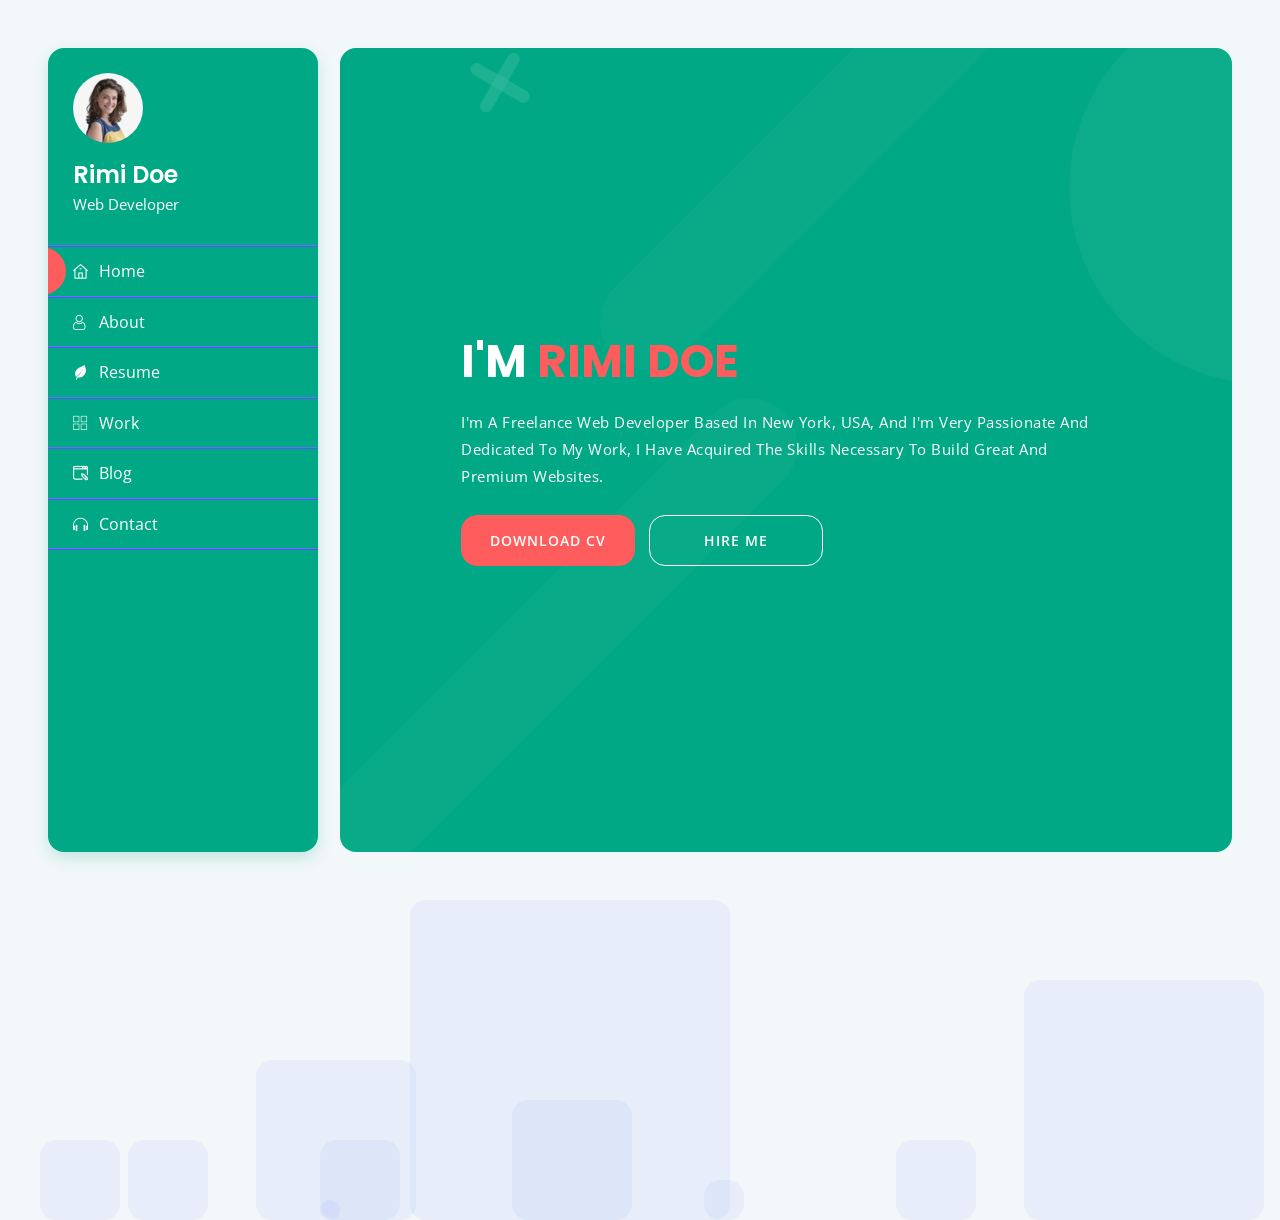
==== commit d81cb6f9: "Move static resources into assets folder and update paths Agent-Logs-Url: https://github.com/Inam-Ur" ====
--- a/index.html
+++ b/index.html
@@ -10,33 +10,33 @@
         <!-- Title -->
         <title>Euzan - Creative Portfolio Template</title>
         <!-- Favicon --> 
-        <link rel="icon" href="images/icon.png">
+        <link rel="icon" href="assets/images/icon.png">
         <!-- Google Fonts -->
-        <link rel="stylesheet" href="css/open-sans.css">
-        <link rel="stylesheet" href="css/poppins.css">
+        <link rel="stylesheet" href="assets/css/open-sans.css">
+        <link rel="stylesheet" href="assets/css/poppins.css">
                 
         <!-- Font Awesome Css -->
-        <link rel="stylesheet" href="css/vendor/font-awesome.min.css">
+        <link rel="stylesheet" href="assets/css/vendor/font-awesome.min.css">
 		<!-- Flaticon -->
-        <link rel="stylesheet" href="fonts/flaticon.css">
+        <link rel="stylesheet" href="assets/fonts/flaticon.css">
         <!-- Bootstrap 4 Css -->
-        <link rel="stylesheet" href="css/vendor/bootstrap.min.css">
+        <link rel="stylesheet" href="assets/css/vendor/bootstrap.min.css">
 		<!-- Animations Css -->
-        <link rel="stylesheet" href="css/vendor/animations.css">
+        <link rel="stylesheet" href="assets/css/vendor/animations.css">
 		<!-- Slick Css -->
-        <link rel="stylesheet" href="css/vendor/slick.min.css">
+        <link rel="stylesheet" href="assets/css/vendor/slick.min.css">
         <!-- Main Style Css -->
-        <link rel="stylesheet" href="css/main/homepages.css">
+        <link rel="stylesheet" href="assets/css/main/homepages.css">
 		<!-- Colors Css -->
-        <link rel="stylesheet" href="css/main/skins/blue_color.css">
+        <link rel="stylesheet" href="assets/css/main/skins/blue_color.css">
         
         <!--[if lt IE 9]>
-        <script src="js/html5shiv.min.js"></script>
-        <script src="js/respond.min.js"></script>
+        <script src="assets/js/html5shiv.min.js"></script>
+        <script src="assets/js/respond.min.js"></script>
         <![endif]-->
 		
 		<!-- Moderniz Js -->
-		<script src="js/modernizr.custom.js"></script>
+		<script src="assets/js/modernizr.custom.js"></script>
 		
     </head>
     <body>
@@ -66,7 +66,7 @@
 	
 		<div class="vertical-nav">
 			<!-- Intro -->
-		    <img class="img-fluid" src="images/nav-img.jpg" alt="">
+		    <img class="img-fluid" src="assets/images/nav-img.jpg" alt="">
 			<h2>Rimi Doe</h2>
 			<p>Web Developer</p>
 			<!-- Mini Menu -->
@@ -93,7 +93,7 @@
                 </svg>
             </button>
 			<div class="info-right">
-				<img class="img-fluid" src="images/nav-img.jpg" alt="">
+				<img class="img-fluid" src="assets/images/nav-img.jpg" alt="">
 			    <a href="#" class="site-logo">Rimi Doe</a>
 			</div>
 		</div>
@@ -130,7 +130,7 @@
 					<div class="row align-items-center">
 						<div class="col-xl-3 col-md-4">
 							<div class="about-image">
-								<img class="img-fluid" src="images/my-img.jpg" alt="">
+								<img class="img-fluid" src="assets/images/my-img.jpg" alt="">
 							</div>
 						</div>
 						<div class="col-xl-9 col-md-8">
@@ -337,7 +337,7 @@
 							 <!-- Testimonials Slider Item -->
 							 <div class="testimonials-item text-center">
 								 <div class="image-item">
-									 <img src="images/testimonials/1.jpg" alt="">
+									 <img src="assets/images/testimonials/1.jpg" alt="">
 								 </div>
 								 <div class="testimonials-info">
 									 <h3>Joe Paulian</h3>
@@ -352,7 +352,7 @@
 							 <!-- Testimonials Slider Item -->
 							 <div class="testimonials-item text-center">
 								 <div class="image-item">
-									 <img src="images/testimonials/2.jpg" alt="">
+									 <img src="assets/images/testimonials/2.jpg" alt="">
 								 </div>
 								 <div class="testimonials-info">
 									 <h3>Silvia Hatmun</h3>
@@ -367,7 +367,7 @@
 							 <!-- Testimonials Slider Item -->
 							 <div class="testimonials-item text-center">
 								 <div class="image-item">
-									 <img src="images/testimonials/3.jpg" alt="">
+									 <img src="assets/images/testimonials/3.jpg" alt="">
 								 </div>
 								 <div class="testimonials-info">
 									 <h3>Cristina Jordan</h3>
@@ -382,7 +382,7 @@
 							 <!-- Testimonials Slider Item -->
 							 <div class="testimonials-item text-center">
 								 <div class="image-item">
-									 <img src="images/testimonials/4.jpg" alt="">
+									 <img src="assets/images/testimonials/4.jpg" alt="">
 								 </div>
 								 <div class="testimonials-info">
 									 <h3>Elina yasmin</h3>
@@ -559,7 +559,7 @@
 							<div class="col-xl-4 col-lg-6 col-md-6 col-sm-12">
 								<div class="item">
 									<a href="#" data-type="project1">
-										<img class="img-fluid" src="images/portfolio/item-1.jpg" alt="">
+										<img class="img-fluid" src="assets/images/portfolio/item-1.jpg" alt="">
 									    <div class="overlay">
 										    <h4 class="item-title">Image Format</h4>
 									    </div>
@@ -569,7 +569,7 @@
 							<div class="col-xl-4 col-lg-6 col-md-6 col-sm-12">
 								<div class="item">
 									<a href="#" data-type="project2">
-										<img class="img-fluid" src="images/portfolio/item-2.jpg" alt="">
+										<img class="img-fluid" src="assets/images/portfolio/item-2.jpg" alt="">
 									    <div class="overlay">
 										    <h4 class="item-title">Youtube Format</h4>
 									    </div>
@@ -579,7 +579,7 @@
 							<div class="col-xl-4 col-lg-6 col-md-6 col-sm-12">
 								<div class="item">
 									<a href="#" data-type="project3">
-										<img class="img-fluid" src="images/portfolio/item-3.jpg" alt="">
+										<img class="img-fluid" src="assets/images/portfolio/item-3.jpg" alt="">
 									    <div class="overlay">
 										    <h4 class="item-title">Video Format</h4>
 									    </div>
@@ -589,7 +589,7 @@
 							<div class="col-xl-4 col-lg-6 col-md-6 col-sm-12">
 								<div class="item">
 									<a href="#" data-type="project4">
-										<img class="img-fluid" src="images/portfolio/item-4.jpg" alt="">
+										<img class="img-fluid" src="assets/images/portfolio/item-4.jpg" alt="">
 									    <div class="overlay">
 										    <h4 class="item-title">Image Format</h4>
 									    </div>
@@ -599,7 +599,7 @@
 							<div class="col-xl-4 col-lg-6 col-md-6 col-sm-12">
 								<div class="item">
 									<a href="#" data-type="project5">
-										<img class="img-fluid" src="images/portfolio/item-5.jpg" alt="">
+										<img class="img-fluid" src="assets/images/portfolio/item-5.jpg" alt="">
 									    <div class="overlay">
 										    <h4 class="item-title">Image Format</h4>
 									    </div>
@@ -609,7 +609,7 @@
 							<div class="col-xl-4 col-lg-6 col-md-6 col-sm-12">
 								<div class="item">
 									<a href="#" data-type="project6">
-										<img class="img-fluid" src="images/portfolio/item-6.jpg" alt="">
+										<img class="img-fluid" src="assets/images/portfolio/item-6.jpg" alt="">
 									    <div class="overlay">
 										    <h4 class="item-title">Image Format</h4>
 									    </div>
@@ -636,7 +636,7 @@
 							<div class="post">
 								<!-- Post Image -->
 								<div class="post-img">
-									<img src="images/blog/1.jpg" class="img-fluid" alt="">
+									<img src="assets/images/blog/1.jpg" class="img-fluid" alt="">
 								</div>
 								<!-- Post Content -->
 								<div class="post-content">
@@ -656,7 +656,7 @@
 							<div class="post">
 								<!-- Post Image -->
 								<div class="post-img">
-									<img src="images/blog/2.jpg" class="img-fluid" alt="">
+									<img src="assets/images/blog/2.jpg" class="img-fluid" alt="">
 								</div>
 								<!-- Post Content -->
 								<div class="post-content">
@@ -780,7 +780,7 @@
 	        <div class="row">
 		        <div class="col-md-6 d-flex align-items-center">
 				    <div class="project-main-content">
-                        <img src="images/portfolio/item-1.jpg" class="img-fluid" alt="Project Image">
+                        <img src="assets/images/portfolio/item-1.jpg" class="img-fluid" alt="Project Image">
                     </div>
 			    </div>
 			    <div class="col-md-6 d-flex align-items-center">
@@ -850,8 +850,8 @@
 	        <div class="row">
 		        <div class="col-md-12">
 				    <div class="project-main-content video-format">
-                        <video id="video" class="my-video" controls="" poster="images/portfolio/video-poster.jpg">
-                            <source src="images/portfolio/video.mp4" type="video/mp4">
+                        <video id="video" class="my-video" controls="" poster="assets/images/portfolio/video-poster.jpg">
+                            <source src="assets/images/portfolio/video.mp4" type="video/mp4">
                         </video>
                     </div>
 			    </div>
@@ -886,7 +886,7 @@
 	        <div class="row">
 		        <div class="col-md-6 d-flex align-items-center">
 				    <div class="project-main-content">
-                        <img src="images/portfolio/item-4.jpg" class="img-fluid" alt="Project Image">
+                        <img src="assets/images/portfolio/item-4.jpg" class="img-fluid" alt="Project Image">
                     </div>
 			    </div>
 			    <div class="col-md-6 d-flex align-items-center">
@@ -920,7 +920,7 @@
 	        <div class="row">
 		        <div class="col-md-6 d-flex align-items-center">
 				    <div class="project-main-content">
-                        <img src="images/portfolio/item-5.jpg" class="img-fluid" alt="Project Image">
+                        <img src="assets/images/portfolio/item-5.jpg" class="img-fluid" alt="Project Image">
                     </div>
 			    </div>
 			    <div class="col-md-6 d-flex align-items-center">
@@ -954,7 +954,7 @@
 	        <div class="row">
 		        <div class="col-md-6 d-flex align-items-center">
 				    <div class="project-main-content">
-                        <img src="images/portfolio/item-6.jpg" class="img-fluid" alt="Project Image">
+                        <img src="assets/images/portfolio/item-6.jpg" class="img-fluid" alt="Project Image">
                     </div>
 			    </div>
 			    <div class="col-md-6 d-flex align-items-center">
@@ -987,20 +987,20 @@
         <!-- ========== Js ========== -->
 
         <!-- jQuery -->
-        <script src="js/jquery-3.2.1.min.js"></script>
+        <script src="assets/js/jquery-3.2.1.min.js"></script>
 		<!-- Slick Js -->
-        <script src="js/slick.min.js"></script>
+        <script src="assets/js/slick.min.js"></script>
 		<!-- Page Transitions Js -->
-        <script src="js/pagetransitions.js"></script>
+        <script src="assets/js/pagetransitions.js"></script>
         <!-- Popper Js  -->
-    	<script src="js/popper.min.js"></script>
+    	<script src="assets/js/popper.min.js"></script>
         <!-- Bootstrap 4 Js -->
-        <script src="js/bootstrap.min.js"></script>
+        <script src="assets/js/bootstrap.min.js"></script>
 		<!-- Count To Js -->
-        <script src="js/jquery.countTo.min.js"></script>
+        <script src="assets/js/jquery.countTo.min.js"></script>
 		<!-- Circle Progress JS  -->
-        <script src="js/circle-progress.min.js"></script>
+        <script src="assets/js/circle-progress.min.js"></script>
         <!-- Custom Js -->
-        <script src="js/custom.js"></script>
+        <script src="assets/js/custom.js"></script>
     </body>
 </html>
--- a/assets/css/open-sans.css
+++ b/assets/css/open-sans.css
@@ -0,0 +1,21 @@
+﻿@font-face {
+  font-family: 'Open Sans';
+  font-style: normal;
+  font-weight: 400;
+  font-stretch: normal;
+  src: url(../fonts/memSYaGs126MiZpBA-UvWbX2vVnXBbObj2OVZyOOSr4dVJWUgsjZ0B4gaVc.ttf) format('truetype');
+}
+@font-face {
+  font-family: 'Open Sans';
+  font-style: normal;
+  font-weight: 600;
+  font-stretch: normal;
+  src: url(../fonts/memSYaGs126MiZpBA-UvWbX2vVnXBbObj2OVZyOOSr4dVJWUgsgH1x4gaVc.ttf) format('truetype');
+}
+@font-face {
+  font-family: 'Open Sans';
+  font-style: normal;
+  font-weight: 700;
+  font-stretch: normal;
+  src: url(../fonts/memSYaGs126MiZpBA-UvWbX2vVnXBbObj2OVZyOOSr4dVJWUgsg-1x4gaVc.ttf) format('truetype');
+}
--- a/assets/css/poppins.css
+++ b/assets/css/poppins.css
@@ -0,0 +1,30 @@
+﻿@font-face {
+  font-family: 'Poppins';
+  font-style: normal;
+  font-weight: 400;
+  src: url(../fonts/pxiEyp8kv8JHgFVrJJfedw.ttf) format('truetype');
+}
+@font-face {
+  font-family: 'Poppins';
+  font-style: normal;
+  font-weight: 500;
+  src: url(../fonts/pxiByp8kv8JHgFVrLGT9Z1xlEA.ttf) format('truetype');
+}
+@font-face {
+  font-family: 'Poppins';
+  font-style: normal;
+  font-weight: 600;
+  src: url(../fonts/pxiByp8kv8JHgFVrLEj6Z1xlEA.ttf) format('truetype');
+}
+@font-face {
+  font-family: 'Poppins';
+  font-style: normal;
+  font-weight: 700;
+  src: url(../fonts/pxiByp8kv8JHgFVrLCz7Z1xlEA.ttf) format('truetype');
+}
+@font-face {
+  font-family: 'Poppins';
+  font-style: normal;
+  font-weight: 800;
+  src: url(../fonts/pxiByp8kv8JHgFVrLDD4Z1xlEA.ttf) format('truetype');
+}
--- a/assets/fonts/flaticon.css
+++ b/assets/fonts/flaticon.css
@@ -0,0 +1,50 @@
+	/*
+  	Flaticon icon font: Flaticon
+  	Creation date: 24/06/2020 13:53
+  	*/
+
+@font-face {
+  font-family: "Flaticon";
+  src: url("Flaticon.eot");
+  src: url("Flaticon-1.eot") format("embedded-opentype"),
+       url("Flaticon.woff2") format("woff2"),
+       url("Flaticon.woff") format("woff"),
+       url("Flaticon.ttf") format("truetype"),
+       url("Flaticon.svg") format("svg");
+  font-weight: normal;
+  font-style: normal;
+}
+
+@media screen and (-webkit-min-device-pixel-ratio:0) {
+  @font-face {
+    font-family: "Flaticon";
+    src: url("Flaticon.svg") format("svg");
+  }
+}
+
+[class^="flaticon-"]:before, [class*=" flaticon-"]:before,
+[class^="flaticon-"]:after, [class*=" flaticon-"]:after {   
+  font-family: Flaticon;
+        font-size: 20px;
+font-style: normal;
+margin-left: 20px;
+}
+
+.flaticon-idea:before { content: "\f100"; }
+.flaticon-coding:before { content: "\f101"; }
+.flaticon-analysis:before { content: "\f102"; }
+.flaticon-technical-support:before { content: "\f103"; }
+.flaticon-ux:before { content: "\f104"; }
+.flaticon-user-experience:before { content: "\f105"; }
+.flaticon-web:before { content: "\f106"; }
+.flaticon-homepage:before { content: "\f107"; }
+.flaticon-user:before { content: "\f108"; }
+.flaticon-leaf:before { content: "\f109"; }
+.flaticon-squares:before { content: "\f10a"; }
+.flaticon-blogging:before { content: "\f10b"; }
+.flaticon-headphones:before { content: "\f10c"; }
+.flaticon-coding-1:before { content: "\f10d"; }
+.flaticon-feedback:before { content: "\f10e"; }
+.flaticon-customer:before { content: "\f10f"; }
+.flaticon-time:before { content: "\f110"; }
+.flaticon-chat:before { content: "\f111"; }
--- a/assets/css/vendor/animations.css
+++ b/assets/css/vendor/animations.css
@@ -0,0 +1,1297 @@
+/* animation sets */
+
+/* move from / to  */
+
+.pt-page-moveToLeft {
+	-webkit-animation: moveToLeft .6s ease both;
+	animation: moveToLeft .6s ease both;
+}
+
+.pt-page-moveFromLeft {
+	-webkit-animation: moveFromLeft .6s ease both;
+	animation: moveFromLeft .6s ease both;
+}
+
+.pt-page-moveToRight {
+	-webkit-animation: moveToRight .6s ease both;
+	animation: moveToRight .6s ease both;
+}
+
+.pt-page-moveFromRight {
+	-webkit-animation: moveFromRight .6s ease both;
+	animation: moveFromRight .6s ease both;
+}
+
+.pt-page-moveToTop {
+	-webkit-animation: moveToTop .6s ease both;
+	animation: moveToTop .6s ease both;
+}
+
+.pt-page-moveFromTop {
+	-webkit-animation: moveFromTop .6s ease both;
+	animation: moveFromTop .6s ease both;
+}
+
+.pt-page-moveToBottom {
+	-webkit-animation: moveToBottom .6s ease both;
+	animation: moveToBottom .6s ease both;
+}
+
+.pt-page-moveFromBottom {
+	-webkit-animation: moveFromBottom .6s ease both;
+	animation: moveFromBottom .6s ease both;
+}
+
+/* fade */
+
+.pt-page-fade {
+	-webkit-animation: fade .7s ease both;
+	animation: fade .7s ease both;
+}
+
+/* move from / to and fade */
+
+.pt-page-moveToLeftFade {
+	-webkit-animation: moveToLeftFade .7s ease both;
+	animation: moveToLeftFade .7s ease both;
+}
+
+.pt-page-moveFromLeftFade {
+	-webkit-animation: moveFromLeftFade .7s ease both;
+	animation: moveFromLeftFade .7s ease both;
+}
+
+.pt-page-moveToRightFade {
+	-webkit-animation: moveToRightFade .7s ease both;
+	animation: moveToRightFade .7s ease both;
+}
+
+.pt-page-moveFromRightFade {
+	-webkit-animation: moveFromRightFade .7s ease both;
+	animation: moveFromRightFade .7s ease both;
+}
+
+.pt-page-moveToTopFade {
+	-webkit-animation: moveToTopFade .7s ease both;
+	animation: moveToTopFade .7s ease both;
+}
+
+.pt-page-moveFromTopFade {
+	-webkit-animation: moveFromTopFade .7s ease both;
+	animation: moveFromTopFade .7s ease both;
+}
+
+.pt-page-moveToBottomFade {
+	-webkit-animation: moveToBottomFade .7s ease both;
+	animation: moveToBottomFade .7s ease both;
+}
+
+.pt-page-moveFromBottomFade {
+	-webkit-animation: moveFromBottomFade .7s ease both;
+	animation: moveFromBottomFade .7s ease both;
+}
+
+/* move to with different easing */
+
+.pt-page-moveToLeftEasing {
+	-webkit-animation: moveToLeft .7s ease-in-out both;
+	animation: moveToLeft .7s ease-in-out both;
+}
+.pt-page-moveToRightEasing {
+	-webkit-animation: moveToRight .7s ease-in-out both;
+	animation: moveToRight .7s ease-in-out both;
+}
+.pt-page-moveToTopEasing {
+	-webkit-animation: moveToTop .7s ease-in-out both;
+	animation: moveToTop .7s ease-in-out both;
+}
+.pt-page-moveToBottomEasing {
+	-webkit-animation: moveToBottom .7s ease-in-out both;
+	animation: moveToBottom .7s ease-in-out both;
+}
+
+/********************************* keyframes **************************************/
+
+/* move from / to  */
+
+@-webkit-keyframes moveToLeft {
+	from { }
+	to { -webkit-transform: translateX(-100%); }
+}
+@keyframes moveToLeft {
+	from { }
+	to { -webkit-transform: translateX(-100%); transform: translateX(-100%); }
+}
+
+@-webkit-keyframes moveFromLeft {
+	from { -webkit-transform: translateX(-100%); }
+}
+@keyframes moveFromLeft {
+	from { -webkit-transform: translateX(-100%); transform: translateX(-100%); }
+}
+
+@-webkit-keyframes moveToRight { 
+	from { }
+	to { -webkit-transform: translateX(100%); }
+}
+@keyframes moveToRight { 
+	from { }
+	to { -webkit-transform: translateX(100%); transform: translateX(100%); }
+}
+
+@-webkit-keyframes moveFromRight {
+	from { -webkit-transform: translateX(100%); }
+}
+@keyframes moveFromRight {
+	from { -webkit-transform: translateX(100%); transform: translateX(100%); }
+}
+
+@-webkit-keyframes moveToTop {
+	from { }
+	to { -webkit-transform: translateY(-100%); }
+}
+@keyframes moveToTop {
+	from { }
+	to { -webkit-transform: translateY(-100%); transform: translateY(-100%); }
+}
+
+@-webkit-keyframes moveFromTop {
+	from { -webkit-transform: translateY(-100%); }
+}
+@keyframes moveFromTop {
+	from { -webkit-transform: translateY(-100%); transform: translateY(-100%); }
+}
+
+@-webkit-keyframes moveToBottom {
+	from { }
+	to { -webkit-transform: translateY(100%); }
+}
+@keyframes moveToBottom {
+	from { }
+	to { -webkit-transform: translateY(100%); transform: translateY(100%); }
+}
+
+@-webkit-keyframes moveFromBottom {
+	from { -webkit-transform: translateY(100%); }
+}
+@keyframes moveFromBottom {
+	from { -webkit-transform: translateY(100%); transform: translateY(100%); }
+}
+
+/* fade */
+
+@-webkit-keyframes fade {
+	from { }
+	to { opacity: 0.3; }
+}
+@keyframes fade {
+	from { }
+	to { opacity: 0.3; }
+}
+
+/* move from / to and fade */
+
+@-webkit-keyframes moveToLeftFade {
+	from { }
+	to { opacity: 0.3; -webkit-transform: translateX(-100%); }
+}
+@keyframes moveToLeftFade {
+	from { }
+	to { opacity: 0.3; -webkit-transform: translateX(-100%); transform: translateX(-100%); }
+}
+
+@-webkit-keyframes moveFromLeftFade {
+	from { opacity: 0.3; -webkit-transform: translateX(-100%); }
+}
+@keyframes moveFromLeftFade {
+	from { opacity: 0.3; -webkit-transform: translateX(-100%); transform: translateX(-100%); }
+}
+
+@-webkit-keyframes moveToRightFade {
+	from { }
+	to { opacity: 0.3; -webkit-transform: translateX(100%); }
+}
+@keyframes moveToRightFade {
+	from { }
+	to { opacity: 0.3; -webkit-transform: translateX(100%); transform: translateX(100%); }
+}
+
+@-webkit-keyframes moveFromRightFade {
+	from { opacity: 0.3; -webkit-transform: translateX(100%); }
+}
+@keyframes moveFromRightFade {
+	from { opacity: 0.3; -webkit-transform: translateX(100%); transform: translateX(100%); }
+}
+
+@-webkit-keyframes moveToTopFade {
+	from { }
+	to { opacity: 0.3; -webkit-transform: translateY(-100%); }
+}
+@keyframes moveToTopFade {
+	from { }
+	to { opacity: 0.3; -webkit-transform: translateY(-100%); transform: translateY(-100%); }
+}
+
+@-webkit-keyframes moveFromTopFade {
+	from { opacity: 0.3; -webkit-transform: translateY(-100%); }
+}
+@keyframes moveFromTopFade {
+	from { opacity: 0.3; -webkit-transform: translateY(-100%); transform: translateY(-100%); }
+}
+
+@-webkit-keyframes moveToBottomFade {
+	from { }
+	to { opacity: 0.3; -webkit-transform: translateY(100%); }
+}
+@keyframes moveToBottomFade {
+	from { }
+	to { opacity: 0.3; -webkit-transform: translateY(100%); transform: translateY(100%); }
+}
+
+@-webkit-keyframes moveFromBottomFade {
+	from { opacity: 0.3; -webkit-transform: translateY(100%); }
+}
+@keyframes moveFromBottomFade {
+	from { opacity: 0.3; -webkit-transform: translateY(100%); transform: translateY(100%); }
+}
+
+/* scale and fade */
+
+.pt-page-scaleDown {
+	-webkit-animation: scaleDown .7s ease both;
+	animation: scaleDown .7s ease both;
+}
+
+.pt-page-scaleUp {
+	-webkit-animation: scaleUp .7s ease both;
+	animation: scaleUp .7s ease both;
+}
+
+.pt-page-scaleUpDown {
+	-webkit-animation: scaleUpDown .5s ease both;
+	animation: scaleUpDown .5s ease both;
+}
+
+.pt-page-scaleDownUp {
+	-webkit-animation: scaleDownUp .5s ease both;
+	animation: scaleDownUp .5s ease both;
+}
+
+.pt-page-scaleDownCenter {
+	-webkit-animation: scaleDownCenter .4s ease-in both;
+	animation: scaleDownCenter .4s ease-in both;
+}
+
+.pt-page-scaleUpCenter {
+	-webkit-animation: scaleUpCenter .4s ease-out both;
+	animation: scaleUpCenter .4s ease-out both;
+}
+
+/********************************* keyframes **************************************/
+
+/* scale and fade */
+
+@-webkit-keyframes scaleDown {
+	from { }
+	to { opacity: 0; -webkit-transform: scale(.8); }
+}
+@keyframes scaleDown {
+	from { }
+	to { opacity: 0; -webkit-transform: scale(.8); transform: scale(.8); }
+}
+
+@-webkit-keyframes scaleUp {
+	from { opacity: 0; -webkit-transform: scale(.8); }
+}
+@keyframes scaleUp {
+	from { opacity: 0; -webkit-transform: scale(.8); transform: scale(.8); }
+}
+
+@-webkit-keyframes scaleUpDown {
+	from { opacity: 0; -webkit-transform: scale(1.2); }
+}
+@keyframes scaleUpDown {
+	from { opacity: 0; -webkit-transform: scale(1.2); transform: scale(1.2); }
+}
+
+@-webkit-keyframes scaleDownUp {
+	from { }
+	to { opacity: 0; -webkit-transform: scale(1.2); }
+}
+@keyframes scaleDownUp {
+	from { }
+	to { opacity: 0; -webkit-transform: scale(1.2); transform: scale(1.2); }
+}
+
+@-webkit-keyframes scaleDownCenter {
+	from { }
+	to { opacity: 0; -webkit-transform: scale(.7); }
+}
+@keyframes scaleDownCenter {
+	from { }
+	to { opacity: 0; -webkit-transform: scale(.7); transform: scale(.7); }
+}
+
+@-webkit-keyframes scaleUpCenter {
+	from { opacity: 0; -webkit-transform: scale(.7); }
+}
+@keyframes scaleUpCenter {
+	from { opacity: 0; -webkit-transform: scale(.7); transform: scale(.7); }
+}
+
+/* rotate sides first and scale */
+
+.pt-page-rotateRightSideFirst {
+	-webkit-transform-origin: 0% 50%;
+	transform-origin: 0% 50%;
+	-webkit-animation: rotateRightSideFirst .8s both ease-in;
+	animation: rotateRightSideFirst .8s both ease-in;
+}
+.pt-page-rotateLeftSideFirst {
+	-webkit-transform-origin: 100% 50%;
+	transform-origin: 100% 50%;
+	-webkit-animation: rotateLeftSideFirst .8s both ease-in;
+	animation: rotateLeftSideFirst .8s both ease-in;
+}
+.pt-page-rotateTopSideFirst {
+	-webkit-transform-origin: 50% 100%;
+	transform-origin: 50% 100%;
+	-webkit-animation: rotateTopSideFirst .8s both ease-in;
+	animation: rotateTopSideFirst .8s both ease-in;
+}
+.pt-page-rotateBottomSideFirst {
+	-webkit-transform-origin: 50% 0%;
+	transform-origin: 50% 0%;
+	-webkit-animation: rotateBottomSideFirst .8s both ease-in;
+	animation: rotateBottomSideFirst .8s both ease-in;
+}
+
+/* flip */
+
+.pt-page-flipOutRight {
+	-webkit-transform-origin: 50% 50%;
+	transform-origin: 50% 50%;
+	-webkit-animation: flipOutRight .5s both ease-in;
+	animation: flipOutRight .5s both ease-in;
+}
+.pt-page-flipInLeft {
+	-webkit-transform-origin: 50% 50%;
+	transform-origin: 50% 50%;
+	-webkit-animation: flipInLeft .5s both ease-out;
+	animation: flipInLeft .5s both ease-out;
+}
+.pt-page-flipOutLeft {
+	-webkit-transform-origin: 50% 50%;
+	transform-origin: 50% 50%;
+	-webkit-animation: flipOutLeft .5s both ease-in;
+	animation: flipOutLeft .5s both ease-in;
+}
+.pt-page-flipInRight {
+	-webkit-transform-origin: 50% 50%;
+	transform-origin: 50% 50%;
+	-webkit-animation: flipInRight .5s both ease-out;
+	animation: flipInRight .5s both ease-out;
+}
+.pt-page-flipOutTop {
+	-webkit-transform-origin: 50% 50%;
+	transform-origin: 50% 50%;
+	-webkit-animation: flipOutTop .5s both ease-in;
+	animation: flipOutTop .5s both ease-in;
+}
+.pt-page-flipInBottom {
+	-webkit-transform-origin: 50% 50%;
+	transform-origin: 50% 50%;
+	-webkit-animation: flipInBottom .5s both ease-out;
+	animation: flipInBottom .5s both ease-out;
+}
+.pt-page-flipOutBottom {
+	-webkit-transform-origin: 50% 50%;
+	transform-origin: 50% 50%;
+	-webkit-animation: flipOutBottom .5s both ease-in;
+	animation: flipOutBottom .5s both ease-in;
+}
+.pt-page-flipInTop {
+	-webkit-transform-origin: 50% 50%;
+	transform-origin: 50% 50%;
+	-webkit-animation: flipInTop .5s both ease-out;
+	animation: flipInTop .5s both ease-out;
+}
+
+/* rotate fall */
+
+.pt-page-rotateFall {
+	-webkit-transform-origin: 0% 0%;
+	transform-origin: 0% 0%;
+	-webkit-animation: rotateFall 1s both ease-in;
+	animation: rotateFall 1s both ease-in;
+}
+
+/* rotate newspaper */
+.pt-page-rotateOutNewspaper {
+	-webkit-transform-origin: 50% 50%;
+	transform-origin: 50% 50%;
+	-webkit-animation: rotateOutNewspaper .5s both ease-in;
+	animation: rotateOutNewspaper .5s both ease-in;
+}
+.pt-page-rotateInNewspaper {
+	-webkit-transform-origin: 50% 50%;
+	transform-origin: 50% 50%;
+	-webkit-animation: rotateInNewspaper .5s both ease-out;
+	animation: rotateInNewspaper .5s both ease-out;
+}
+
+/* push */
+.pt-page-rotatePushLeft {
+	-webkit-transform-origin: 0% 50%;
+	transform-origin: 0% 50%;
+	-webkit-animation: rotatePushLeft .8s both ease;
+	animation: rotatePushLeft .8s both ease;
+}
+.pt-page-rotatePushRight {
+	-webkit-transform-origin: 100% 50%;
+	transform-origin: 100% 50%;
+	-webkit-animation: rotatePushRight .8s both ease;
+	animation: rotatePushRight .8s both ease;
+}
+.pt-page-rotatePushTop {
+	-webkit-transform-origin: 50% 0%;
+	transform-origin: 50% 0%;
+	-webkit-animation: rotatePushTop .8s both ease;
+	animation: rotatePushTop .8s both ease;
+}
+.pt-page-rotatePushBottom {
+	-webkit-transform-origin: 50% 100%;
+	transform-origin: 50% 100%;
+	-webkit-animation: rotatePushBottom .8s both ease;
+	animation: rotatePushBottom .8s both ease;
+}
+
+/* pull */
+.pt-page-rotatePullRight {
+	-webkit-transform-origin: 100% 50%;
+	transform-origin: 100% 50%;
+	-webkit-animation: rotatePullRight .5s both ease;
+	animation: rotatePullRight .5s both ease;
+}
+.pt-page-rotatePullLeft {
+	-webkit-transform-origin: 0% 50%;
+	transform-origin: 0% 50%;
+	-webkit-animation: rotatePullLeft .5s both ease;
+	animation: rotatePullLeft .5s both ease;
+}
+.pt-page-rotatePullTop {
+	-webkit-transform-origin: 50% 0%;
+	transform-origin: 50% 0%;
+	-webkit-animation: rotatePullTop .5s both ease;
+	animation: rotatePullTop .5s both ease;
+}
+.pt-page-rotatePullBottom {
+	-webkit-transform-origin: 50% 100%;
+	transform-origin: 50% 100%;
+	-webkit-animation: rotatePullBottom .5s both ease;
+	animation: rotatePullBottom .5s both ease;
+}
+
+/* fold */
+.pt-page-rotateFoldRight {
+	-webkit-transform-origin: 0% 50%;
+	transform-origin: 0% 50%;
+	-webkit-animation: rotateFoldRight .7s both ease;
+	animation: rotateFoldRight .7s both ease;
+}
+.pt-page-rotateFoldLeft {
+	-webkit-transform-origin: 100% 50%;
+	transform-origin: 100% 50%;
+	-webkit-animation: rotateFoldLeft .7s both ease;
+	animation: rotateFoldLeft .7s both ease;
+}
+.pt-page-rotateFoldTop {
+	-webkit-transform-origin: 50% 100%;
+	transform-origin: 50% 100%;
+	-webkit-animation: rotateFoldTop .7s both ease;
+	animation: rotateFoldTop .7s both ease;
+}
+.pt-page-rotateFoldBottom {
+	-webkit-transform-origin: 50% 0%;
+	transform-origin: 50% 0%;
+	-webkit-animation: rotateFoldBottom .7s both ease;
+	animation: rotateFoldBottom .7s both ease;
+}
+
+/* unfold */
+.pt-page-rotateUnfoldLeft {
+	-webkit-transform-origin: 100% 50%;
+	transform-origin: 100% 50%;
+	-webkit-animation: rotateUnfoldLeft .7s both ease;
+	animation: rotateUnfoldLeft .7s both ease;
+}
+.pt-page-rotateUnfoldRight {
+	-webkit-transform-origin: 0% 50%;
+	transform-origin: 0% 50%;
+	-webkit-animation: rotateUnfoldRight .7s both ease;
+	animation: rotateUnfoldRight .7s both ease;
+}
+.pt-page-rotateUnfoldTop {
+	-webkit-transform-origin: 50% 100%;
+	transform-origin: 50% 100%;
+	-webkit-animation: rotateUnfoldTop .7s both ease;
+	animation: rotateUnfoldTop .7s both ease;
+}
+.pt-page-rotateUnfoldBottom {
+	-webkit-transform-origin: 50% 0%;
+	transform-origin: 50% 0%;
+	-webkit-animation: rotateUnfoldBottom .7s both ease;
+	animation: rotateUnfoldBottom .7s both ease;
+}
+
+/* room walls */
+.pt-page-rotateRoomLeftOut {
+	-webkit-transform-origin: 100% 50%;
+	transform-origin: 100% 50%;
+	-webkit-animation: rotateRoomLeftOut .8s both ease;
+	animation: rotateRoomLeftOut .8s both ease;
+}
+.pt-page-rotateRoomLeftIn {
+	-webkit-transform-origin: 0% 50%;
+	transform-origin: 0% 50%;
+	-webkit-animation: rotateRoomLeftIn .8s both ease;
+	animation: rotateRoomLeftIn .8s both ease;
+}
+.pt-page-rotateRoomRightOut {
+	-webkit-transform-origin: 0% 50%;
+	transform-origin: 0% 50%;
+	-webkit-animation: rotateRoomRightOut .8s both ease;
+	animation: rotateRoomRightOut .8s both ease;
+}
+.pt-page-rotateRoomRightIn {
+	-webkit-transform-origin: 100% 50%;
+	transform-origin: 100% 50%;
+	-webkit-animation: rotateRoomRightIn .8s both ease;
+	animation: rotateRoomRightIn .8s both ease;
+}
+.pt-page-rotateRoomTopOut {
+	-webkit-transform-origin: 50% 100%;
+	transform-origin: 50% 100%;
+	-webkit-animation: rotateRoomTopOut .8s both ease;
+	animation: rotateRoomTopOut .8s both ease;
+}
+.pt-page-rotateRoomTopIn {
+	-webkit-transform-origin: 50% 0%;
+	transform-origin: 50% 0%;
+	-webkit-animation: rotateRoomTopIn .8s both ease;
+	animation: rotateRoomTopIn .8s both ease;
+}
+.pt-page-rotateRoomBottomOut {
+	-webkit-transform-origin: 50% 0%;
+	transform-origin: 50% 0%;
+	-webkit-animation: rotateRoomBottomOut .8s both ease;
+	animation: rotateRoomBottomOut .8s both ease;
+}
+.pt-page-rotateRoomBottomIn {
+	-webkit-transform-origin: 50% 100%;
+	transform-origin: 50% 100%;
+	-webkit-animation: rotateRoomBottomIn .8s both ease;
+	animation: rotateRoomBottomIn .8s both ease;
+}
+
+/* cube */
+.pt-page-rotateCubeLeftOut {
+	-webkit-transform-origin: 100% 50%;
+	transform-origin: 100% 50%;
+	-webkit-animation: rotateCubeLeftOut .6s both ease-in;
+	animation: rotateCubeLeftOut .6s both ease-in;
+}
+.pt-page-rotateCubeLeftIn {
+	-webkit-transform-origin: 0% 50%;
+	transform-origin: 0% 50%;
+	-webkit-animation: rotateCubeLeftIn .6s both ease-in;
+	animation: rotateCubeLeftIn .6s both ease-in;
+}
+.pt-page-rotateCubeRightOut {
+	-webkit-transform-origin: 0% 50%;
+	transform-origin: 0% 50%;
+	-webkit-animation: rotateCubeRightOut .6s both ease-in;
+	animation: rotateCubeRightOut .6s both ease-in;
+}
+.pt-page-rotateCubeRightIn {
+	-webkit-transform-origin: 100% 50%;
+	transform-origin: 100% 50%;
+	-webkit-animation: rotateCubeRightIn .6s both ease-in;
+	animation: rotateCubeRightIn .6s both ease-in;
+}
+.pt-page-rotateCubeTopOut {
+	-webkit-transform-origin: 50% 100%;
+	transform-origin: 50% 100%;
+	-webkit-animation: rotateCubeTopOut .6s both ease-in;
+	animation: rotateCubeTopOut .6s both ease-in;
+}
+.pt-page-rotateCubeTopIn {
+	-webkit-transform-origin: 50% 0%;
+	transform-origin: 50% 0%;
+	-webkit-animation: rotateCubeTopIn .6s both ease-in;
+	animation: rotateCubeTopIn .6s both ease-in;
+}
+.pt-page-rotateCubeBottomOut {
+	-webkit-transform-origin: 50% 0%;
+	transform-origin: 50% 0%;
+	-webkit-animation: rotateCubeBottomOut .6s both ease-in;
+	animation: rotateCubeBottomOut .6s both ease-in;
+}
+.pt-page-rotateCubeBottomIn {
+	-webkit-transform-origin: 50% 100%;
+	transform-origin: 50% 100%;
+	-webkit-animation: rotateCubeBottomIn .6s both ease-in;
+	animation: rotateCubeBottomIn .6s both ease-in;
+}
+
+/* carousel */
+.pt-page-rotateCarouselLeftOut {
+	-webkit-transform-origin: 100% 50%;
+	transform-origin: 100% 50%;
+	-webkit-animation: rotateCarouselLeftOut .8s both ease;
+	animation: rotateCarouselLeftOut .8s both ease;
+}
+.pt-page-rotateCarouselLeftIn {
+	-webkit-transform-origin: 0% 50%;
+	transform-origin: 0% 50%;
+	-webkit-animation: rotateCarouselLeftIn .8s both ease;
+	animation: rotateCarouselLeftIn .8s both ease;
+}
+.pt-page-rotateCarouselRightOut {
+	-webkit-transform-origin: 0% 50%;
+	transform-origin: 0% 50%;
+	-webkit-animation: rotateCarouselRightOut .8s both ease;
+	animation: rotateCarouselRightOut .8s both ease;
+}
+.pt-page-rotateCarouselRightIn {
+	-webkit-transform-origin: 100% 50%;
+	transform-origin: 100% 50%;
+	-webkit-animation: rotateCarouselRightIn .8s both ease;
+	animation: rotateCarouselRightIn .8s both ease;
+}
+.pt-page-rotateCarouselTopOut {
+	-webkit-transform-origin: 50% 100%;
+	transform-origin: 50% 100%;
+	-webkit-animation: rotateCarouselTopOut .8s both ease;
+	animation: rotateCarouselTopOut .8s both ease;
+}
+.pt-page-rotateCarouselTopIn {
+	-webkit-transform-origin: 50% 0%;
+	transform-origin: 50% 0%;
+	-webkit-animation: rotateCarouselTopIn .8s both ease;
+	animation: rotateCarouselTopIn .8s both ease;
+}
+.pt-page-rotateCarouselBottomOut {
+	-webkit-transform-origin: 50% 0%;
+	transform-origin: 50% 0%;
+	-webkit-animation: rotateCarouselBottomOut .8s both ease;
+	animation: rotateCarouselBottomOut .8s both ease;
+}
+.pt-page-rotateCarouselBottomIn {
+	-webkit-transform-origin: 50% 100%;
+	transform-origin: 50% 100%;
+	-webkit-animation: rotateCarouselBottomIn .8s both ease;
+	animation: rotateCarouselBottomIn .8s both ease;
+}
+
+/* sides */
+.pt-page-rotateSidesOut {
+	-webkit-transform-origin: -50% 50%;
+	transform-origin: -50% 50%;
+	-webkit-animation: rotateSidesOut .5s both ease-in;
+	animation: rotateSidesOut .5s both ease-in;
+}
+.pt-page-rotateSidesIn {
+	-webkit-transform-origin: 150% 50%;
+	transform-origin: 150% 50%;
+	-webkit-animation: rotateSidesIn .5s both ease-out;
+	animation: rotateSidesIn .5s both ease-out;
+}
+
+/* slide */
+.pt-page-rotateSlideOut {
+	-webkit-animation: rotateSlideOut 1s both ease;
+	animation: rotateSlideOut 1s both ease;
+}
+.pt-page-rotateSlideIn {
+	-webkit-animation: rotateSlideIn 1s both ease;
+	animation: rotateSlideIn 1s both ease;
+}
+
+/********************************* keyframes **************************************/
+
+/* rotate sides first and scale */
+
+@-webkit-keyframes rotateRightSideFirst {
+	0% { }
+	40% { -webkit-transform: rotateY(15deg); opacity: .8; -webkit-animation-timing-function: ease-out; }
+	100% { -webkit-transform: scale(0.8) translateZ(-200px); opacity:0; }
+}
+@keyframes rotateRightSideFirst {
+	0% { }
+	40% { -webkit-transform: rotateY(15deg); transform: rotateY(15deg); opacity: .8; -webkit-animation-timing-function: ease-out; animation-timing-function: ease-out; }
+	100% { -webkit-transform: scale(0.8) translateZ(-200px); transform: scale(0.8) translateZ(-200px); opacity:0; }
+}
+
+@-webkit-keyframes rotateLeftSideFirst {
+	0% { }
+	40% { -webkit-transform: rotateY(-15deg); opacity: .8; -webkit-animation-timing-function: ease-out; }
+	100% { -webkit-transform: scale(0.8) translateZ(-200px); opacity:0; }
+}
+@keyframes rotateLeftSideFirst {
+	0% { }
+	40% { -webkit-transform: rotateY(-15deg); transform: rotateY(-15deg); opacity: .8; -webkit-animation-timing-function: ease-out; animation-timing-function: ease-out; }
+	100% { -webkit-transform: scale(0.8) translateZ(-200px); transform: scale(0.8) translateZ(-200px); opacity:0; }
+}
+
+@-webkit-keyframes rotateTopSideFirst {
+	0% { }
+	40% { -webkit-transform: rotateX(15deg); opacity: .8; -webkit-animation-timing-function: ease-out; }
+	100% { -webkit-transform: scale(0.8) translateZ(-200px); opacity:0; }
+}
+@keyframes rotateTopSideFirst {
+	0% { }
+	40% { -webkit-transform: rotateX(15deg); transform: rotateX(15deg); opacity: .8; -webkit-animation-timing-function: ease-out; animation-timing-function: ease-out; }
+	100% { -webkit-transform: scale(0.8) translateZ(-200px); transform: scale(0.8) translateZ(-200px); opacity:0; }
+}
+
+@-webkit-keyframes rotateBottomSideFirst {
+	0% { }
+	40% { -webkit-transform: rotateX(-15deg); opacity: .8; -webkit-animation-timing-function: ease-out; }
+	100% { -webkit-transform: scale(0.8) translateZ(-200px); opacity:0; }
+}
+@keyframes rotateBottomSideFirst {
+	0% { }
+	40% { -webkit-transform: rotateX(-15deg); transform: rotateX(-15deg); opacity: .8; -webkit-animation-timing-function: ease-out; animation-timing-function: ease-out; }
+	100% { -webkit-transform: scale(0.8) translateZ(-200px); transform: scale(0.8) translateZ(-200px); opacity:0; }
+}
+
+/* flip */
+
+@-webkit-keyframes flipOutRight {
+	from { }
+	to { -webkit-transform: translateZ(-1000px) rotateY(90deg); opacity: 0.2; }
+}
+@keyframes flipOutRight {
+	from { }
+	to { -webkit-transform: translateZ(-1000px) rotateY(90deg); transform: translateZ(-1000px) rotateY(90deg); opacity: 0.2; }
+}
+
+@-webkit-keyframes flipInLeft {
+	from { -webkit-transform: translateZ(-1000px) rotateY(-90deg); opacity: 0.2; }
+}
+@keyframes flipInLeft {
+	from { -webkit-transform: translateZ(-1000px) rotateY(-90deg); transform: translateZ(-1000px) rotateY(-90deg); opacity: 0.2; }
+}
+
+@-webkit-keyframes flipOutLeft {
+	from { }
+	to { -webkit-transform: translateZ(-1000px) rotateY(-90deg); opacity: 0.2; }
+}
+@keyframes flipOutLeft {
+	from { }
+	to { -webkit-transform: translateZ(-1000px) rotateY(-90deg); transform: translateZ(-1000px) rotateY(-90deg); opacity: 0.2; }
+}
+
+@-webkit-keyframes flipInRight {
+	from { -webkit-transform: translateZ(-1000px) rotateY(90deg); opacity: 0.2; }
+}
+@keyframes flipInRight {
+	from { -webkit-transform: translateZ(-1000px) rotateY(90deg); transform: translateZ(-1000px) rotateY(90deg); opacity: 0.2; }
+}
+
+@-webkit-keyframes flipOutTop {
+	from { }
+	to { -webkit-transform: translateZ(-1000px) rotateX(90deg); opacity: 0.2; }
+}
+@keyframes flipOutTop {
+	from { }
+	to { -webkit-transform: translateZ(-1000px) rotateX(90deg); transform: translateZ(-1000px) rotateX(90deg); opacity: 0.2; }
+}
+
+@-webkit-keyframes flipInBottom {
+	from { -webkit-transform: translateZ(-1000px) rotateX(-90deg); opacity: 0.2; }
+}
+@keyframes flipInBottom {
+	from { -webkit-transform: translateZ(-1000px) rotateX(-90deg); transform: translateZ(-1000px) rotateX(-90deg); opacity: 0.2; }
+}
+
+@-webkit-keyframes flipOutBottom {
+	from { }
+	to { -webkit-transform: translateZ(-1000px) rotateX(-90deg); opacity: 0.2; }
+}
+@keyframes flipOutBottom {
+	from { }
+	to { -webkit-transform: translateZ(-1000px) rotateX(-90deg); transform: translateZ(-1000px) rotateX(-90deg); opacity: 0.2; }
+}
+
+@-webkit-keyframes flipInTop {
+	from { -webkit-transform: translateZ(-1000px) rotateX(90deg); opacity: 0.2; }
+}
+@keyframes flipInTop {
+	from { -webkit-transform: translateZ(-1000px) rotateX(90deg); transform: translateZ(-1000px) rotateX(90deg); opacity: 0.2; }
+}
+
+/* fall */
+
+@-webkit-keyframes rotateFall {
+	0% { -webkit-transform: rotateZ(0deg); }
+	20% { -webkit-transform: rotateZ(10deg); -webkit-animation-timing-function: ease-out; }
+	40% { -webkit-transform: rotateZ(17deg); }
+	60% { -webkit-transform: rotateZ(16deg); }
+	100% { -webkit-transform: translateY(100%) rotateZ(17deg); }
+}
+@keyframes rotateFall {
+	0% { -webkit-transform: rotateZ(0deg); transform: rotateZ(0deg); }
+	20% { -webkit-transform: rotateZ(10deg); transform: rotateZ(10deg); -webkit-animation-timing-function: ease-out; animation-timing-function: ease-out; }
+	40% { -webkit-transform: rotateZ(17deg); transform: rotateZ(17deg); }
+	60% { -webkit-transform: rotateZ(16deg); transform: rotateZ(16deg); }
+	100% { -webkit-transform: translateY(100%) rotateZ(17deg); transform: translateY(100%) rotateZ(17deg); }
+}
+
+/* newspaper */
+
+@-webkit-keyframes rotateOutNewspaper {
+	from { }
+	to { -webkit-transform: translateZ(-3000px) rotateZ(360deg); opacity: 0; }
+}
+@keyframes rotateOutNewspaper {
+	from { }
+	to { -webkit-transform: translateZ(-3000px) rotateZ(360deg); transform: translateZ(-3000px) rotateZ(360deg); opacity: 0; }
+}
+
+@-webkit-keyframes rotateInNewspaper {
+	from { -webkit-transform: translateZ(-3000px) rotateZ(-360deg); opacity: 0; }
+}
+@keyframes rotateInNewspaper {
+	from { -webkit-transform: translateZ(-3000px) rotateZ(-360deg); transform: translateZ(-3000px) rotateZ(-360deg); opacity: 0; }
+}
+
+/* push */
+
+@-webkit-keyframes rotatePushLeft {
+	from { }
+	to { opacity: 0; -webkit-transform: rotateY(90deg); }
+}
+@keyframes rotatePushLeft {
+	from { }
+	to { opacity: 0; -webkit-transform: rotateY(90deg); transform: rotateY(90deg); }
+}
+
+@-webkit-keyframes rotatePushRight {
+	from { }
+	to { opacity: 0; -webkit-transform: rotateY(-90deg); }
+}
+@keyframes rotatePushRight {
+	from { }
+	to { opacity: 0; -webkit-transform: rotateY(-90deg); transform: rotateY(-90deg); }
+}
+
+@-webkit-keyframes rotatePushTop {
+	from { }
+	to { opacity: 0; -webkit-transform: rotateX(-90deg); }
+}
+@keyframes rotatePushTop {
+	from { }
+	to { opacity: 0; -webkit-transform: rotateX(-90deg); transform: rotateX(-90deg); }
+}
+
+@-webkit-keyframes rotatePushBottom {
+	from { }
+	to { opacity: 0; -webkit-transform: rotateX(90deg); }
+}
+@keyframes rotatePushBottom {
+	from { }
+	to { opacity: 0; -webkit-transform: rotateX(90deg); transform: rotateX(90deg); }
+}
+
+/* pull */
+
+@-webkit-keyframes rotatePullRight {
+	from { opacity: 0; -webkit-transform: rotateY(-90deg); }
+}
+@keyframes rotatePullRight {
+	from { opacity: 0; -webkit-transform: rotateY(-90deg); transform: rotateY(-90deg); }
+}
+
+@-webkit-keyframes rotatePullLeft {
+	from { opacity: 0; -webkit-transform: rotateY(90deg); }
+}
+@keyframes rotatePullLeft {
+	from { opacity: 0; -webkit-transform: rotateY(90deg); transform: rotateY(90deg); }
+}
+
+@-webkit-keyframes rotatePullTop {
+	from { opacity: 0; -webkit-transform: rotateX(-90deg); }
+}
+@keyframes rotatePullTop {
+	from { opacity: 0; -webkit-transform: rotateX(-90deg); transform: rotateX(-90deg); }
+}
+
+@-webkit-keyframes rotatePullBottom {
+	from { opacity: 0; -webkit-transform: rotateX(90deg); }
+}
+@keyframes rotatePullBottom {
+	from { opacity: 0; -webkit-transform: rotateX(90deg); transform: rotateX(90deg); }
+}
+
+/* fold */
+
+@-webkit-keyframes rotateFoldRight {
+	from { }
+	to { opacity: 0; -webkit-transform: translateX(100%) rotateY(90deg); }
+}
+@keyframes rotateFoldRight {
+	from { }
+	to { opacity: 0; -webkit-transform: translateX(100%) rotateY(90deg); transform: translateX(100%) rotateY(90deg); }
+}
+
+@-webkit-keyframes rotateFoldLeft {
+	from { }
+	to { opacity: 0; -webkit-transform: translateX(-100%) rotateY(-90deg); }
+}
+@keyframes rotateFoldLeft {
+	from { }
+	to { opacity: 0; -webkit-transform: translateX(-100%) rotateY(-90deg); transform: translateX(-100%) rotateY(-90deg); }
+}
+
+@-webkit-keyframes rotateFoldTop {
+	from { }
+	to { opacity: 0; -webkit-transform: translateY(-100%) rotateX(90deg); }
+}
+@keyframes rotateFoldTop {
+	from { }
+	to { opacity: 0; -webkit-transform: translateY(-100%) rotateX(90deg); transform: translateY(-100%) rotateX(90deg); }
+}
+
+@-webkit-keyframes rotateFoldBottom {
+	from { }
+	to { opacity: 0; -webkit-transform: translateY(100%) rotateX(-90deg); }
+}
+@keyframes rotateFoldBottom {
+	from { }
+	to { opacity: 0; -webkit-transform: translateY(100%) rotateX(-90deg); transform: translateY(100%) rotateX(-90deg); }
+}
+
+/* unfold */
+
+@-webkit-keyframes rotateUnfoldLeft {
+	from { opacity: 0; -webkit-transform: translateX(-100%) rotateY(-90deg); }
+}
+@keyframes rotateUnfoldLeft {
+	from { opacity: 0; -webkit-transform: translateX(-100%) rotateY(-90deg); transform: translateX(-100%) rotateY(-90deg); }
+}
+
+@-webkit-keyframes rotateUnfoldRight {
+	from { opacity: 0; -webkit-transform: translateX(100%) rotateY(90deg); }
+}
+@keyframes rotateUnfoldRight {
+	from { opacity: 0; -webkit-transform: translateX(100%) rotateY(90deg); transform: translateX(100%) rotateY(90deg); }
+}
+
+@-webkit-keyframes rotateUnfoldTop {
+	from { opacity: 0; -webkit-transform: translateY(-100%) rotateX(90deg); }
+}
+@keyframes rotateUnfoldTop {
+	from { opacity: 0; -webkit-transform: translateY(-100%) rotateX(90deg); transform: translateY(-100%) rotateX(90deg); }
+}
+
+@-webkit-keyframes rotateUnfoldBottom {
+	from { opacity: 0; -webkit-transform: translateY(100%) rotateX(-90deg); }
+}
+@keyframes rotateUnfoldBottom {
+	from { opacity: 0; -webkit-transform: translateY(100%) rotateX(-90deg); transform: translateY(100%) rotateX(-90deg); }
+}
+
+/* room walls */
+
+@-webkit-keyframes rotateRoomLeftOut {
+	from { }
+	to { opacity: .3; -webkit-transform: translateX(-100%) rotateY(90deg); }
+}
+@keyframes rotateRoomLeftOut {
+	from { }
+	to { opacity: .3; -webkit-transform: translateX(-100%) rotateY(90deg); transform: translateX(-100%) rotateY(90deg); }
+}
+
+@-webkit-keyframes rotateRoomLeftIn {
+	from { opacity: .3; -webkit-transform: translateX(100%) rotateY(-90deg); }
+}
+@keyframes rotateRoomLeftIn {
+	from { opacity: .3; -webkit-transform: translateX(100%) rotateY(-90deg); transform: translateX(100%) rotateY(-90deg); }
+}
+
+@-webkit-keyframes rotateRoomRightOut {
+	from { }
+	to { opacity: .3; -webkit-transform: translateX(100%) rotateY(-90deg); }
+}
+@keyframes rotateRoomRightOut {
+	from { }
+	to { opacity: .3; -webkit-transform: translateX(100%) rotateY(-90deg); transform: translateX(100%) rotateY(-90deg); }
+}
+
+@-webkit-keyframes rotateRoomRightIn {
+	from { opacity: .3; -webkit-transform: translateX(-100%) rotateY(90deg); }
+}
+@keyframes rotateRoomRightIn {
+	from { opacity: .3; -webkit-transform: translateX(-100%) rotateY(90deg); transform: translateX(-100%) rotateY(90deg); }
+}
+
+@-webkit-keyframes rotateRoomTopOut {
+	from { }
+	to { opacity: .3; -webkit-transform: translateY(-100%) rotateX(-90deg); }
+}
+@keyframes rotateRoomTopOut {
+	from { }
+	to { opacity: .3; -webkit-transform: translateY(-100%) rotateX(-90deg); transform: translateY(-100%) rotateX(-90deg); }
+}
+
+@-webkit-keyframes rotateRoomTopIn {
+	from { opacity: .3; -webkit-transform: translateY(100%) rotateX(90deg); }
+}
+@keyframes rotateRoomTopIn {
+	from { opacity: .3; -webkit-transform: translateY(100%) rotateX(90deg); transform: translateY(100%) rotateX(90deg); }
+}
+
+@-webkit-keyframes rotateRoomBottomOut {
+	from { }
+	to { opacity: .3; -webkit-transform: translateY(100%) rotateX(90deg); }
+}
+@keyframes rotateRoomBottomOut {
+	from { }
+	to { opacity: .3; -webkit-transform: translateY(100%) rotateX(90deg); transform: translateY(100%) rotateX(90deg); }
+}
+
+@-webkit-keyframes rotateRoomBottomIn {
+	from { opacity: .3; -webkit-transform: translateY(-100%) rotateX(-90deg); }
+}
+@keyframes rotateRoomBottomIn {
+	from { opacity: .3; -webkit-transform: translateY(-100%) rotateX(-90deg); transform: translateY(-100%) rotateX(-90deg); }
+}
+
+/* cube */
+
+@-webkit-keyframes rotateCubeLeftOut {
+	0% { }
+	50% { -webkit-animation-timing-function: ease-out;  -webkit-transform: translateX(-50%) translateZ(-200px) rotateY(-45deg); }
+	100% { opacity: .3; -webkit-transform: translateX(-100%) rotateY(-90deg); }
+}
+@keyframes rotateCubeLeftOut {
+	0% { }
+	50% { -webkit-animation-timing-function: ease-out; animation-timing-function: ease-out;  -webkit-transform: translateX(-50%) translateZ(-200px) rotateY(-45deg);  transform: translateX(-50%) translateZ(-200px) rotateY(-45deg); }
+	100% { opacity: .3; -webkit-transform: translateX(-100%) rotateY(-90deg); transform: translateX(-100%) rotateY(-90deg); }
+}
+
+@-webkit-keyframes rotateCubeLeftIn {
+	0% { opacity: .3; -webkit-transform: translateX(100%) rotateY(90deg); }
+	50% { -webkit-animation-timing-function: ease-out;  -webkit-transform: translateX(50%) translateZ(-200px) rotateY(45deg); }
+}
+@keyframes rotateCubeLeftIn {
+	0% { opacity: .3; -webkit-transform: translateX(100%) rotateY(90deg); transform: translateX(100%) rotateY(90deg); }
+	50% { -webkit-animation-timing-function: ease-out; animation-timing-function: ease-out;  -webkit-transform: translateX(50%) translateZ(-200px) rotateY(45deg);  transform: translateX(50%) translateZ(-200px) rotateY(45deg); }
+}
+
+@-webkit-keyframes rotateCubeRightOut {
+	0% { }
+	50% { -webkit-animation-timing-function: ease-out; -webkit-transform: translateX(50%) translateZ(-200px) rotateY(45deg); }
+	100% { opacity: .3; -webkit-transform: translateX(100%) rotateY(90deg); }
+}
+@keyframes rotateCubeRightOut {
+	0% { }
+	50% { -webkit-animation-timing-function: ease-out; animation-timing-function: ease-out; -webkit-transform: translateX(50%) translateZ(-200px) rotateY(45deg); transform: translateX(50%) translateZ(-200px) rotateY(45deg); }
+	100% { opacity: .3; -webkit-transform: translateX(100%) rotateY(90deg); transform: translateX(100%) rotateY(90deg); }
+}
+
+@-webkit-keyframes rotateCubeRightIn {
+	0% { opacity: .3; -webkit-transform: translateX(-100%) rotateY(-90deg); }
+	50% { -webkit-animation-timing-function: ease-out; -webkit-transform: translateX(-50%) translateZ(-200px) rotateY(-45deg); }
+}
+@keyframes rotateCubeRightIn {
+	0% { opacity: .3; -webkit-transform: translateX(-100%) rotateY(-90deg); transform: translateX(-100%) rotateY(-90deg); }
+	50% { -webkit-animation-timing-function: ease-out; animation-timing-function: ease-out; -webkit-transform: translateX(-50%) translateZ(-200px) rotateY(-45deg); transform: translateX(-50%) translateZ(-200px) rotateY(-45deg); }
+}
+
+@-webkit-keyframes rotateCubeTopOut {
+	0% { }
+	50% { -webkit-animation-timing-function: ease-out; -webkit-transform: translateY(-50%) translateZ(-200px) rotateX(45deg); }
+	100% { opacity: .3; -webkit-transform: translateY(-100%) rotateX(90deg); }
+}
+@keyframes rotateCubeTopOut {
+	0% {}
+	50% { -webkit-animation-timing-function: ease-out; animation-timing-function: ease-out; -webkit-transform: translateY(-50%) translateZ(-200px) rotateX(45deg); transform: translateY(-50%) translateZ(-200px) rotateX(45deg); }
+	100% { opacity: .3; -webkit-transform: translateY(-100%) rotateX(90deg); transform: translateY(-100%) rotateX(90deg); }
+}
+
+@-webkit-keyframes rotateCubeTopIn {
+	0% { opacity: .3; -webkit-transform: translateY(100%) rotateX(-90deg); }
+	50% { -webkit-animation-timing-function: ease-out; -webkit-transform: translateY(50%) translateZ(-200px) rotateX(-45deg); }
+}
+@keyframes rotateCubeTopIn {
+	0% { opacity: .3; -webkit-transform: translateY(100%) rotateX(-90deg); transform: translateY(100%) rotateX(-90deg); }
+	50% { -webkit-animation-timing-function: ease-out; animation-timing-function: ease-out; -webkit-transform: translateY(50%) translateZ(-200px) rotateX(-45deg); transform: translateY(50%) translateZ(-200px) rotateX(-45deg); }
+}
+
+@-webkit-keyframes rotateCubeBottomOut {
+	0% { }
+	50% { -webkit-animation-timing-function: ease-out; -webkit-transform: translateY(50%) translateZ(-200px) rotateX(-45deg); }
+	100% { opacity: .3; -webkit-transform: translateY(100%) rotateX(-90deg); }
+}
+@keyframes rotateCubeBottomOut {
+	0% { }
+	50% { -webkit-animation-timing-function: ease-out; animation-timing-function: ease-out; -webkit-transform: translateY(50%) translateZ(-200px) rotateX(-45deg); transform: translateY(50%) translateZ(-200px) rotateX(-45deg); }
+	100% { opacity: .3; -webkit-transform: translateY(100%) rotateX(-90deg); transform: translateY(100%) rotateX(-90deg); }
+}
+
+@-webkit-keyframes rotateCubeBottomIn {
+	0% { opacity: .3; -webkit-transform: translateY(-100%) rotateX(90deg); }
+	50% { -webkit-animation-timing-function: ease-out; -webkit-transform: translateY(-50%) translateZ(-200px) rotateX(45deg); }
+}
+@keyframes rotateCubeBottomIn {
+	0% { opacity: .3; -webkit-transform: translateY(-100%) rotateX(90deg); transform: translateY(-100%) rotateX(90deg); }
+	50% { -webkit-animation-timing-function: ease-out; animation-timing-function: ease-out; -webkit-transform: translateY(-50%) translateZ(-200px) rotateX(45deg); transform: translateY(-50%) translateZ(-200px) rotateX(45deg); }
+}
+
+/* carousel */
+
+@-webkit-keyframes rotateCarouselLeftOut {
+	from { }
+	to { opacity: .3; -webkit-transform: translateX(-150%) scale(.4) rotateY(-65deg); }
+}
+@keyframes rotateCarouselLeftOut {
+	from { }
+	to { opacity: .3; -webkit-transform: translateX(-150%) scale(.4) rotateY(-65deg); transform: translateX(-150%) scale(.4) rotateY(-65deg); }
+}
+
+@-webkit-keyframes rotateCarouselLeftIn {
+	from { opacity: .3; -webkit-transform: translateX(200%) scale(.4) rotateY(65deg); }
+}
+@keyframes rotateCarouselLeftIn {
+	from { opacity: .3; -webkit-transform: translateX(200%) scale(.4) rotateY(65deg); transform: translateX(200%) scale(.4) rotateY(65deg); }
+}
+
+@-webkit-keyframes rotateCarouselRightOut {
+	from { }
+	to { opacity: .3; -webkit-transform: translateX(200%) scale(.4) rotateY(65deg); }
+}
+@keyframes rotateCarouselRightOut {
+	from { }
+	to { opacity: .3; -webkit-transform: translateX(200%) scale(.4) rotateY(65deg); transform: translateX(200%) scale(.4) rotateY(65deg); }
+}
+
+@-webkit-keyframes rotateCarouselRightIn {
+	from { opacity: .3; -webkit-transform: translateX(-200%) scale(.4) rotateY(-65deg); }
+}
+@keyframes rotateCarouselRightIn {
+	from { opacity: .3; -webkit-transform: translateX(-200%) scale(.4) rotateY(-65deg); transform: translateX(-200%) scale(.4) rotateY(-65deg); }
+}
+
+@-webkit-keyframes rotateCarouselTopOut {
+	from { }
+	to { opacity: .3; -webkit-transform: translateY(-200%) scale(.4) rotateX(65deg); }
+}
+@keyframes rotateCarouselTopOut {
+	from { }
+	to { opacity: .3; -webkit-transform: translateY(-200%) scale(.4) rotateX(65deg); transform: translateY(-200%) scale(.4) rotateX(65deg); }
+}
+
+@-webkit-keyframes rotateCarouselTopIn {
+	from { opacity: .3; -webkit-transform: translateY(200%) scale(.4) rotateX(-65deg); }
+}
+@keyframes rotateCarouselTopIn {
+	from { opacity: .3; -webkit-transform: translateY(200%) scale(.4) rotateX(-65deg); transform: translateY(200%) scale(.4) rotateX(-65deg); }
+}
+
+@-webkit-keyframes rotateCarouselBottomOut {
+	from { }
+	to { opacity: .3; -webkit-transform: translateY(200%) scale(.4) rotateX(-65deg); }
+}
+@keyframes rotateCarouselBottomOut {
+	from { }
+	to { opacity: .3; -webkit-transform: translateY(200%) scale(.4) rotateX(-65deg); transform: translateY(200%) scale(.4) rotateX(-65deg); }
+}
+
+@-webkit-keyframes rotateCarouselBottomIn {
+	from { opacity: .3; -webkit-transform: translateY(-200%) scale(.4) rotateX(65deg); }
+}
+@keyframes rotateCarouselBottomIn {
+	from { opacity: .3; -webkit-transform: translateY(-200%) scale(.4) rotateX(65deg); transform: translateY(-200%) scale(.4) rotateX(65deg); }
+}
+
+/* sides */
+
+@-webkit-keyframes rotateSidesOut {
+	from { }
+	to { opacity: 0; -webkit-transform: translateZ(-500px) rotateY(90deg); }
+}
+@keyframes rotateSidesOut {
+	from { }
+	to { opacity: 0; -webkit-transform: translateZ(-500px) rotateY(90deg); transform: translateZ(-500px) rotateY(90deg); }
+}
+
+@-webkit-keyframes rotateSidesIn {
+	from { opacity: 0; -webkit-transform: translateZ(-500px) rotateY(-90deg); }
+}
+@keyframes rotateSidesIn {
+	from { opacity: 0; -webkit-transform: translateZ(-500px) rotateY(-90deg); transform: translateZ(-500px) rotateY(-90deg); }
+}
+
+/* slide */
+
+@-webkit-keyframes rotateSlideOut {
+	0% { }
+	25% { opacity: .5; -webkit-transform: translateZ(-500px); }
+	75% { opacity: .5; -webkit-transform: translateZ(-500px) translateX(-200%); }
+	100% { opacity: .5; -webkit-transform: translateZ(-500px) translateX(-200%); }
+}
+@keyframes rotateSlideOut {
+	0% { }
+	25% { opacity: .5; -webkit-transform: translateZ(-500px); transform: translateZ(-500px); }
+	75% { opacity: .5; -webkit-transform: translateZ(-500px) translateX(-200%); transform: translateZ(-500px) translateX(-200%); }
+	100% { opacity: .5; -webkit-transform: translateZ(-500px) translateX(-200%); transform: translateZ(-500px) translateX(-200%); }
+}
+
+@-webkit-keyframes rotateSlideIn {
+	0%, 25% { opacity: .5; -webkit-transform: translateZ(-500px) translateX(200%); }
+	75% { opacity: .5; -webkit-transform: translateZ(-500px); }
+	100% { opacity: 1; -webkit-transform: translateZ(0) translateX(0); }
+}
+@keyframes rotateSlideIn {
+	0%, 25% { opacity: .5; -webkit-transform: translateZ(-500px) translateX(200%); transform: translateZ(-500px) translateX(200%); }
+	75% { opacity: .5; -webkit-transform: translateZ(-500px); transform: translateZ(-500px); }
+	100% { opacity: 1; -webkit-transform: translateZ(0) translateX(0); transform: translateZ(0) translateX(0); }
+}
+
+/* animation delay classes */
+
+.pt-page-delay100 {
+	-webkit-animation-delay: .1s;
+	animation-delay: .1s;
+}
+.pt-page-delay180 {
+	-webkit-animation-delay: .180s;
+	animation-delay: .180s;
+}
+.pt-page-delay200 {
+	-webkit-animation-delay: .2s;
+	animation-delay: .2s;
+}
+.pt-page-delay300 {
+	-webkit-animation-delay: .3s;
+	animation-delay: .3s;
+}
+.pt-page-delay400 {
+	-webkit-animation-delay: .4s;
+	animation-delay: .4s;
+}
+.pt-page-delay500 {
+	-webkit-animation-delay: .5s;
+	animation-delay: .5s;
+}
+.pt-page-delay700 {
+	-webkit-animation-delay: .7s;
+	animation-delay: .7s;
+}
+.pt-page-delay1000 {
+	-webkit-animation-delay: 1s;
+	animation-delay: 1s;
+}
--- a/assets/css/main/homepages.css
+++ b/assets/css/main/homepages.css
@@ -0,0 +1,2501 @@
+/*-----------------------------------------------------------------
+Template Name  : Euzan - Creative Portfolio Template
+Author         : HasnaaDesign
+Version        : 1.0
+Primary Use    : Personal, Porfolio
+-----------------------------------------------------------------*/
+/*-----------------------------------------------------------------
+Table Of Contents
+--------------------------------
+ 1. Global Styles
+ 2. Loading
+ 3. Navbar
+ 4. Home 
+ 5. About Me
+ 6. Services
+ 7. Fun Facts
+ 8. Pricing
+ 9. Testimonials
+ 10. Resume
+ 11. Skills
+ 12. Portfolio
+ 13. Blog
+ 14. Contact
+-----------------------------------------------------------------*/
+/* --------------------------------------
+   1. Global Styles
+-----------------------------------------*/
+* {
+  -webkit-transition: all .4s ease-in-out;
+  -moz-transition: all .4s ease-in-out;
+  -o-transition: all .4s ease-in-out;
+  -ms-transition: all .4s ease-in-out;
+  transition: all .4s ease-in-out;
+}
+
+*, *:after, *:before {
+  -webkit-box-sizing: border-box;
+  -moz-box-sizing: border-box;
+  box-sizing: border-box;
+}
+
+body {
+  font-family: 'Open Sans', sans-serif;
+  background-color: #f2f7f9;
+  overflow: hidden;
+}
+
+h1, h2, h3, h4, h5, h6 {
+  font-family: 'Poppins', sans-serif;
+  margin: 0;
+  padding: 0;
+}
+
+a,
+a:hover,
+a:focus,
+a:active {
+  color: #fff;
+  text-decoration: none;
+}
+
+/*=========== Typography ============*/
+h1 {
+  font-size: 60px;
+  font-weight: 800;
+}
+
+h2 {
+  font-size: 50px;
+  font-weight: 600;
+}
+
+h3 {
+  font-size: 30px;
+  font-weight: 600;
+}
+
+h4 {
+  font-size: 18px;
+  font-weight: 400;
+}
+
+h5 {
+  font-size: 16px;
+  font-weight: 400;
+}
+
+h6 {
+  font-size: 15px;
+  font-weight: 400;
+}
+
+/*=========== My Classes ============*/
+.container {
+  padding-left: 30px;
+  padding-right: 30px;
+}
+
+.no-padding {
+  padding: 0;
+}
+
+.main-content {
+  position: relative;
+  margin-left: 340px;
+  margin-right: 48px;
+  margin-top: 48px;
+  height: calc(100vh - 96px) !important;
+  overflow: hidden;
+  border-radius: 16px;
+}
+@media (min-width: 768px) and (max-width: 991.98px) {
+  .main-content {
+    margin-left: 15px;
+    margin-right: 15px;
+    margin-top: 15px;
+    height: calc(100vh - 101px) !important;
+  }
+}
+@media (max-width: 767.98px) {
+  .main-content {
+    margin-left: 15px;
+    margin-right: 15px;
+    margin-top: 15px;
+    height: calc(100vh - 101px) !important;
+  }
+}
+.main-content.push {
+  -webkit-transform: translateX(307px);
+  -mz-transform: translateX(307px);
+  -o-transform: translateX(307px);
+  -ms-transform: translateX(307px);
+  transform: translateX(307px);
+}
+
+.subpages {
+  overflow: hidden;
+  -webkit-perspective: 1500px;
+  -mz-perspective: 1500px;
+  -o-perspective: 1500px;
+  -ms-perspective: 1500px;
+  perspective: 1500px;
+  -webkit-backface-visibility: hidden;
+  -mz-backface-visibility: hidden;
+  -o-backface-visibility: hidden;
+  -ms-backface-visibility: hidden;
+  backface-visibility: hidden;
+}
+
+.pt-page {
+  position: absolute;
+  top: auto;
+  left: 0;
+  right: 0;
+  width: 100%;
+  height: 0;
+  opacity: 0;
+  padding: 0;
+  margin: 0 auto;
+  overflow: auto !important;
+  visibility: hidden;
+  -webkit-transform: translate3d(0, 0, 0);
+  -mz-transform: translate3d(0, 0, 0);
+  -o-transform: translate3d(0, 0, 0);
+  -ms-transform: translate3d(0, 0, 0);
+  transform: translate3d(0, 0, 0);
+  overflow: -moz-scrollbars-none;
+  -ms-overflow-style: none;
+}
+
+.no-js .pt-page {
+  position: relative;
+}
+
+.pt-page-content {
+  position: absolute;
+  width: 100%;
+}
+
+.pt-page-current,
+.no-js .pt-page {
+  visibility: visible;
+  z-index: 90;
+  opacity: 1;
+  overflow: visible;
+  height: calc(100vh - 96px);
+}
+@media (min-width: 768px) and (max-width: 991.98px) {
+  .pt-page-current,
+  .no-js .pt-page {
+    height: calc(100vh - 101px) !important;
+  }
+}
+@media (max-width: 767.98px) {
+  .pt-page-current,
+  .no-js .pt-page {
+    height: calc(100vh - 101px) !important;
+  }
+}
+
+.pt-page.pt-page-current {
+  display: block;
+}
+
+.no-js .pt-page * {
+  height: 100%;
+}
+
+.area-bg {
+  background: #fff;
+}
+
+.area-bg::-webkit-scrollbar {
+  width: 5px;
+  height: 15px;
+}
+
+.area-bg::-webkit-scrollbar-track {
+  border-radius: 20px;
+}
+
+.area-bg::-webkit-scrollbar-thumb {
+  border-radius: 10px;
+  background: #ff5d5d;
+}
+
+.bg-bubbles {
+  position: absolute;
+  top: 0;
+  left: 0;
+  width: 100%;
+  height: 100%;
+  z-index: -1;
+}
+@media (max-width: 767.98px) {
+  .bg-bubbles {
+    display: none;
+  }
+}
+.bg-bubbles li {
+  position: absolute;
+  list-style: none;
+  display: block;
+  width: 80px;
+  height: 80px;
+  background-color: rgba(88, 113, 245, 0.07);
+  bottom: -320px;
+  -webkit-animation: square 50s infinite;
+  animation: square 50s infinite;
+  -webkit-transition-timing-function: linear;
+  transition-timing-function: linear;
+  border-radius: 16px;
+}
+.bg-bubbles li:nth-child(1) {
+  left: 10%;
+}
+.bg-bubbles li:nth-child(2) {
+  left: 20%;
+  width: 160px;
+  height: 160px;
+  -webkit-animation-delay: 2s;
+  animation-delay: 2s;
+  -webkit-animation-duration: 34s;
+  animation-duration: 34s;
+}
+.bg-bubbles li:nth-child(3) {
+  left: 25%;
+  -webkit-animation-delay: 4s;
+  animation-delay: 4s;
+}
+.bg-bubbles li:nth-child(4) {
+  left: 40%;
+  width: 120px;
+  height: 120px;
+  -webkit-animation-duration: 44s;
+  animation-duration: 44s;
+}
+.bg-bubbles li:nth-child(5) {
+  left: 70%;
+}
+.bg-bubbles li:nth-child(6) {
+  left: 80%;
+  width: 240px;
+  height: 240px;
+  -webkit-animation-delay: 3s;
+  animation-delay: 3s;
+}
+.bg-bubbles li:nth-child(7) {
+  left: 32%;
+  width: 320px;
+  height: 320px;
+  -webkit-animation-delay: 7s;
+  animation-delay: 7s;
+}
+.bg-bubbles li:nth-child(8) {
+  left: 55%;
+  width: 40px;
+  height: 40px;
+  -webkit-animation-delay: 15s;
+  animation-delay: 15s;
+  -webkit-animation-duration: 80s;
+  animation-duration: 80s;
+}
+.bg-bubbles li:nth-child(9) {
+  left: 25%;
+  width: 20px;
+  height: 20px;
+  -webkit-animation-delay: 2s;
+  animation-delay: 2s;
+  -webkit-animation-duration: 80s;
+  animation-duration: 80s;
+}
+.bg-bubbles li .bg-bubbles li:nth-child(10) {
+  left: 90%;
+  width: 320px;
+  height: 320px;
+  -webkit-animation-delay: 22s;
+  animation-delay: 22s;
+}
+
+@-webkit-keyframes square {
+  0% {
+    -webkit-transform: translateY(0);
+    transform: translateY(0);
+  }
+  100% {
+    -webkit-transform: translateY(-1500px) rotate(600deg);
+    transform: translateY(-1500px) rotate(600deg);
+  }
+}
+@keyframes square {
+  0% {
+    -webkit-transform: translateY(0);
+    transform: translateY(0);
+  }
+  100% {
+    -webkit-transform: translateY(-1500px) rotate(600deg);
+    transform: translateY(-1500px) rotate(600deg);
+  }
+}
+.main-btn {
+  position: relative;
+  display: inline-block;
+  min-width: 174px;
+  color: #fff;
+  padding: 14px 0;
+  font-size: 14px;
+  font-weight: 600;
+  text-transform: uppercase;
+  letter-spacing: 1px;
+  text-align: center;
+  background: #ff5d5d;
+  border: 1px solid #ff5d5d;
+  border-radius: 16px;
+  outline: none;
+  -webkit-transition: all 0.4s ease-in-out;
+  -moz-transition: all 0.4s ease-in-out;
+  -ms-transition: all 0.4s ease-in-out;
+  -o-transition: all 0.4s ease-in-out;
+  transition: all 0.4s ease-in-out;
+}
+.main-btn:hover {
+  color: #fff;
+  background: #fb4b4b;
+  border: 1px solid #fb4b4b;
+}
+
+.custom-btn {
+  background: transparent;
+  border: 1px solid #fff;
+}
+
+.main-title {
+  margin-bottom: 75px;
+}
+.main-title h2 {
+  background-color: #00A885;
+  position: relative;
+  display: inline-block;
+  color: #fff;
+  font-weight: 800;
+  font-size: 35px;
+  line-height: 1;
+  letter-spacing: .7px;
+  border-radius: 0 6px;
+  text-transform: uppercase;
+}
+@media (max-width: 399.98px) {
+  .main-title h2 {
+    font-size: 25px;
+  }
+}
+.main-title h2:after, .main-title h2:before {
+  content: '';
+  display: block;
+  position: absolute;
+  bottom: -50%;
+  transform: translateY(-25%);
+  width: 30px;
+  height: 100%;
+  background-color: #8093f8;
+  pointer-events: none;
+}
+.main-title h2:after {
+  right: -18px;
+  z-index: -1;
+}
+.main-title h2:before {
+  bottom: auto;
+  top: -50%;
+  left: -15px;
+  transform: translateY(25%);
+  z-index: -1;
+}
+.main-title h2 span {
+  display: inline-block;
+  position: relative;
+  padding: 8px 25px;
+  text-decoration: none;
+}
+.main-title h2 span:after, .main-title h2 span:before {
+  content: " ";
+  display: block;
+  position: absolute;
+  width: 0;
+  height: 0;
+  bottom: -13px;
+  left: 1px;
+  pointer-events: none;
+  -webkit-mask: none;
+}
+.main-title h2 span:before {
+  bottom: auto;
+  top: -24%;
+  border-bottom: 12px solid #1639f2;
+  border-left: 14px solid transparent;
+}
+.main-title h2 span:after {
+  left: auto;
+  right: 0;
+  border-top: 13px solid #1639f2;
+  border-right: 13px solid transparent;
+}
+.main-title h3 {
+  position: relative;
+  display: inline-block;
+  color: #111;
+  font-size: 25px;
+  font-weight: 800;
+  letter-spacing: .4px;
+}
+@media (max-width: 399.98px) {
+  .main-title h3 {
+    font-size: 22px;
+  }
+}
+.main-title h3:before {
+  content: "";
+  position: absolute;
+  bottom: -12px;
+  left: 0;
+  width: 100%;
+  height: 1px;
+  background: transparent linear-gradient(to right, transparent, #00A885, transparent) repeat scroll 0 0;
+}
+.main-title h3:after {
+  content: '';
+  position: absolute;
+  bottom: -16px;
+  left: calc(50% - 4px);
+  width: 8px;
+  height: 8px;
+  border-radius: 50%;
+  background-color: #00A885;
+  -webkit-transition: all 1s cubic-bezier(0.47, 0, 0.745, 0.715);
+  transition: all 1s cubic-bezier(0.47, 0, 0.745, 0.715);
+  -webkit-animation: pulse2 1s infinite cubic-bezier(0.66, 0, 0, 1);
+  animation: pulse2 1s infinite cubic-bezier(0.66, 0, 0, 1);
+  -webkit-box-shadow: 0 0 0 0 #00A885;
+  box-shadow: 0 0 0 0 #00A885;
+}
+
+@-webkit-keyframes pulse2 {
+  to {
+    -webkit-box-shadow: 0 0 0 4px rgba(0, 168, 133, 0);
+    box-shadow: 0 0 0 4px rgba(0, 168, 133, 0);
+  }
+}
+@keyframes pulse2 {
+  to {
+    -webkit-box-shadow: 0 0 0 4px rgba(0, 168, 133, 0);
+    box-shadow: 0 0 0 4px rgba(0, 168, 133, 0);
+  }
+}
+/* --------------------------------------
+   2. Loading
+-----------------------------------------*/
+.preloader {
+  position: fixed;
+  top: 0;
+  left: 0;
+  width: 100%;
+  height: 100%;
+  background: #fff;
+  z-index: 999999;
+}
+.preloader .loading-inner {
+  position: absolute;
+  top: 50%;
+  left: 50%;
+  width: 100px;
+  height: 100px;
+  border-radius: 50%;
+  border: 1px solid transparent;
+  -webkit-transform: translate(-50%, -50%);
+  -moz-transform: translate(-50%, -50%);
+  -ms-transform: translate(-50%, -50%);
+  -o-transform: translate(-50%, -50%);
+  transform: translate(-50%, -50%);
+}
+.preloader .loading-inner:before, .preloader .loading-inner:after {
+  content: '';
+  position: absolute;
+  top: 0;
+  left: 0;
+  width: 100%;
+  height: 100%;
+  border: 2px solid #00A885;
+  border-radius: 50%;
+  animation: loading 2s linear infinite;
+  opacity: 0;
+}
+.preloader .loading-inner:before {
+  animation-delay: .5s;
+}
+
+@-webkit-keyframes loading {
+  0% {
+    -webkit-transform: scale(0);
+    -moz-transform: scale(0);
+    -ms-transform: scale(0);
+    -o-transform: scale(0);
+    transform: scale(0);
+    opacity: 0;
+  }
+  50% {
+    opacity: 1;
+  }
+  100% {
+    -webkit-transform: scale(1);
+    -moz-transform: scale(1);
+    -ms-transform: scale(1);
+    -o-transform: scale(1);
+    transform: scale(1);
+    opacity: 0;
+  }
+}
+@-moz-keyframes loading {
+  0% {
+    -webkit-transform: scale(0);
+    -moz-transform: scale(0);
+    -ms-transform: scale(0);
+    -o-transform: scale(0);
+    transform: scale(0);
+    opacity: 0;
+  }
+  50% {
+    opacity: 1;
+  }
+  100% {
+    -webkit-transform: scale(1);
+    -moz-transform: scale(1);
+    -ms-transform: scale(1);
+    -o-transform: scale(1);
+    transform: scale(1);
+    opacity: 0;
+  }
+}
+@keyframes loading {
+  0% {
+    -webkit-transform: scale(0);
+    -moz-transform: scale(0);
+    -ms-transform: scale(0);
+    -o-transform: scale(0);
+    transform: scale(0);
+    opacity: 0;
+  }
+  50% {
+    opacity: 1;
+  }
+  100% {
+    -webkit-transform: scale(1);
+    -moz-transform: scale(1);
+    -ms-transform: scale(1);
+    -o-transform: scale(1);
+    transform: scale(1);
+    opacity: 0;
+  }
+}
+/* --------------------------------------
+   3. Navbar
+-----------------------------------------*/
+.vertical-nav {
+  position: fixed;
+  top: 0;
+  left: 48px;
+  width: 270px;
+  height: calc(100vh - 96px);
+  margin-top: 48px;
+  background: #00A885;
+  border-radius: 16px;
+  z-index: 9999;
+  overflow: hidden;
+  overflow-y: auto;
+  padding: 25px 0;
+  -webkit-box-shadow: 0px 6px 15px 0px rgba(0, 168, 133, 0.2);
+  -mz-box-shadow: 0px 6px 15px 0px rgba(0, 168, 133, 0.2);
+  -o-box-shadow: 0px 6px 15px 0px rgba(0, 168, 133, 0.2);
+  -ms-box-shadow: 0px 6px 15px 0px rgba(0, 168, 133, 0.2);
+  box-shadow: 0px 6px 15px 0px rgba(0, 168, 133, 0.2);
+}
+@media (min-width: 768px) and (max-width: 991.98px) {
+  .vertical-nav {
+    left: -100%;
+    height: calc(100vh - 30px);
+    margin-top: 15px;
+  }
+}
+@media (max-width: 767.98px) {
+  .vertical-nav {
+    left: -100%;
+    height: calc(100vh - 30px);
+    margin-top: 15px;
+  }
+}
+.vertical-nav.menu-active {
+  left: 15px;
+}
+.vertical-nav img {
+  display: block;
+  margin: 0 25px;
+  border-radius: 50%;
+}
+.vertical-nav h2 {
+  color: #fff;
+  font-size: 24px;
+  font-weight: 600;
+  margin: 18px 0 3px;
+  padding: 0 25px;
+}
+.vertical-nav > p {
+  font-size: 15px;
+  color: #fff;
+  margin: 0;
+  padding: 0 25px;
+  padding-bottom: 30px;
+  border-bottom: 1px solid #5d75f5;
+}
+.vertical-nav .mini-menu ul {
+  margin: 0;
+}
+.vertical-nav .mini-menu > ul li {
+  display: block;
+  padding: 12px 25px;
+  border-top: 1px solid #4761e8;
+  border-bottom: 1px solid #5d75f5;
+  position: relative;
+}
+.vertical-nav .mini-menu > ul li:before {
+  content: '';
+  position: absolute;
+  top: 0;
+  left: -100%;
+  width: 50px;
+  height: 48px;
+  border-radius: 50%;
+  background: #ff5d5d;
+  -webkit-transition: all 0.6s ease-in-out;
+  -moz-transition: all 0.6s ease-in-out;
+  -ms-transition: all 0.6s ease-in-out;
+  -o-transition: all 0.6s ease-in-out;
+  transition: all 0.6s ease-in-out;
+}
+.vertical-nav .mini-menu > ul li.active:before {
+  left: -32px;
+  -webkit-transition: all 0.6s ease-in-out;
+  -moz-transition: all 0.6s ease-in-out;
+  -ms-transition: all 0.6s ease-in-out;
+  -o-transition: all 0.6s ease-in-out;
+  transition: all 0.6s ease-in-out;
+}
+.vertical-nav .mini-menu > ul li a {
+  display: block;
+  color: #fff;
+}
+.vertical-nav .mini-menu > ul li a i:before {
+  display: inline-block;
+  font-size: 15px;
+  color: #fff;
+  margin-left: 0;
+  margin-right: 11px;
+}
+.vertical-nav .line {
+  border-top: 1px solid #4761e8;
+}
+.vertical-nav .close-nav {
+  position: absolute;
+  top: 20px;
+  right: 20px;
+  width: 30px;
+  height: 30px;
+  line-height: 28px;
+  border: 1px solid #ff5d5d;
+  border-radius: 50%;
+  text-align: center;
+  color: #fff;
+  font-size: 14px;
+  display: none;
+  cursor: pointer;
+}
+@media (max-width: 575.98px) {
+  .vertical-nav .close-nav {
+    display: block;
+  }
+}
+.vertical-nav::-webkit-scrollbar {
+  width: 5px;
+  height: 15px;
+}
+.vertical-nav::-webkit-scrollbar-track {
+  border-radius: 20px;
+}
+.vertical-nav::-webkit-scrollbar-thumb {
+  border-radius: 10px;
+  background: #ff5d5d;
+}
+
+.mobile-menu {
+  background-color: #00A885;
+  height: 56px;
+  margin-top: 15px;
+  margin-left: 15px;
+  margin-right: 15px;
+  padding-left: 15px;
+  padding-right: 15px;
+  border-radius: 16px;
+  display: none;
+}
+@media (min-width: 768px) and (max-width: 991.98px) {
+  .mobile-menu {
+    display: block;
+  }
+}
+@media (max-width: 767.98px) {
+  .mobile-menu {
+    display: block;
+  }
+}
+.mobile-menu.push {
+  -webkit-transform: translateX(307px);
+  -mz-transform: translateX(307px);
+  -o-transform: translateX(307px);
+  -ms-transform: translateX(307px);
+  transform: translateX(307px);
+}
+.mobile-menu .toggle-menu {
+  background-color: transparent;
+  border: none;
+  cursor: pointer;
+  padding: 0;
+  margin: 0;
+  margin-top: 3px;
+}
+.mobile-menu .toggle-menu:focus {
+  outline: none;
+}
+.mobile-menu .toggle-menu .line {
+  fill: none;
+  stroke: #fff;
+  stroke-width: 6;
+  transition: stroke-dasharray 0.4s cubic-bezier(0.4, 0, 0.2, 1), stroke-dashoffset 0.4s cubic-bezier(0.4, 0, 0.2, 1);
+}
+.mobile-menu .toggle-menu .line1 {
+  stroke-dasharray: 60 207;
+  stroke-width: 6;
+}
+.mobile-menu .toggle-menu .line2 {
+  stroke-dasharray: 60 60;
+  stroke-width: 6;
+}
+.mobile-menu .toggle-menu .line3 {
+  stroke-dasharray: 60 207;
+  stroke-width: 6;
+}
+.mobile-menu .toggle-menu.opened .line1 {
+  stroke-dasharray: 90 207;
+  stroke-dashoffset: -134;
+  stroke-width: 6;
+}
+.mobile-menu .toggle-menu.opened .line2 {
+  stroke-dasharray: 1 60;
+  stroke-dashoffset: -30;
+  stroke-width: 6;
+}
+.mobile-menu .toggle-menu.opened .line3 {
+  stroke-dasharray: 90 207;
+  stroke-dashoffset: -134;
+  stroke-width: 6;
+}
+.mobile-menu .info-right {
+  float: right;
+  height: 56px;
+  overflow: hidden;
+  padding-top: 6px;
+  padding-bottom: 6px;
+  margin-right: 10px;
+}
+.mobile-menu .info-right img {
+  display: inline-block;
+  width: 44px;
+  height: 44px;
+  border-radius: 50%;
+}
+.mobile-menu .info-right .site-logo {
+  display: inline-block;
+  margin-left: 5px;
+  font-size: 24px;
+  font-weight: 600;
+  vertical-align: middle;
+  font-family: 'Poppins', sans-serif;
+}
+
+/* --------------------------------------
+   4. Home
+-----------------------------------------*/
+.home {
+  overflow: hidden;
+  background: #00A885;
+}
+.home:before {
+  content: '';
+  position: absolute;
+  top: 0;
+  left: 0;
+  width: 100%;
+  height: 100%;
+  background: url(../../images/main_bg.png) center center no-repeat;
+  background-size: cover;
+  border-radius: 16px;
+  z-index: 1;
+  opacity: .22;
+}
+.home .area-bg {
+  position: relative;
+  background: transparent;
+  height: 100%;
+}
+.home .home-intro {
+  position: relative;
+  z-index: 2;
+  max-width: 650px;
+  margin: auto;
+}
+@media (min-width: 992px) and (max-width: 1199.98px) {
+  .home .home-intro {
+    max-width: 600px;
+    padding-left: 2vw;
+  }
+}
+@media (min-width: 768px) and (max-width: 991.98px) {
+  .home .home-intro {
+    max-width: 600px;
+    padding-left: 2vw;
+  }
+}
+@media (max-width: 767.98px) {
+  .home .home-intro {
+    max-width: 600px;
+    padding-left: 2vw;
+  }
+}
+.home .home-intro .home-info {
+  width: 100%;
+}
+.home .home-intro .home-info h1 {
+  color: #ff5d5d;
+  font-size: 45px;
+  font-weight: 700;
+  margin: 0;
+  margin-bottom: 20px;
+  text-transform: uppercase;
+}
+@media (max-width: 575.98px) {
+  .home .home-intro .home-info h1 {
+    font-size: 40px;
+  }
+}
+@media (max-width: 399.98px) {
+  .home .home-intro .home-info h1 {
+    font-size: 35px;
+  }
+}
+.home .home-intro .home-info h1 span {
+  color: #fff;
+}
+.home .home-intro .home-info p {
+  color: #fff;
+  font-size: 15px;
+  line-height: 1.8;
+  font-weight: 400;
+  text-transform: capitalize;
+  letter-spacing: .5px;
+  margin: 0;
+  margin-bottom: 25px;
+}
+@media (max-width: 575.98px) {
+  .home .home-intro .home-info p {
+    font-size: 14px;
+  }
+}
+@media (max-width: 575.98px) {
+  .home .home-intro .home-info .main-btn {
+    margin-right: 10px;
+    margin-bottom: 10px;
+  }
+}
+.home .home-intro .home-info .custom-btn {
+  margin-left: 10px;
+}
+@media (max-width: 575.98px) {
+  .home .home-intro .home-info .custom-btn {
+    margin: 0;
+  }
+}
+
+/* --------------------------------------
+   5. About Me
+-----------------------------------------*/
+.about {
+  overflow: hidden;
+  overflow-y: auto;
+}
+.about .about-me {
+  position: relative;
+  padding-top: 60px;
+  color: #fff;
+}
+.about .about-me .main-title {
+  text-align: center;
+}
+.about .about-me .about-image {
+  border: 18px solid #fff;
+  -webkit-box-shadow: 0px 0px 25px 0px rgba(0, 0, 0, 0.12);
+  -mz-box-shadow: 0px 0px 25px 0px rgba(0, 0, 0, 0.12);
+  -o-box-shadow: 0px 0px 25px 0px rgba(0, 0, 0, 0.12);
+  -ms-box-shadow: 0px 0px 25px 0px rgba(0, 0, 0, 0.12);
+  box-shadow: 0px 0px 25px 0px rgba(0, 0, 0, 0.12);
+  border-radius: 50%;
+  overflow: hidden;
+}
+@media (max-width: 767.98px) {
+  .about .about-me .about-image {
+    width: 50%;
+    margin: auto;
+    margin-bottom: 20px;
+  }
+}
+@media (max-width: 399.98px) {
+  .about .about-me .about-image {
+    width: 87%;
+  }
+}
+.about .about-me .about-info h3 {
+  position: relative;
+  color: #333;
+  font-size: 25px;
+  font-weight: 800;
+  letter-spacing: .7px;
+  line-height: 1;
+  margin-bottom: 25px;
+}
+@media (max-width: 399.98px) {
+  .about .about-me .about-info h3 {
+    font-size: 23px;
+  }
+}
+.about .about-me .about-info > p {
+  color: #888;
+  font-size: 15px;
+  font-weight: 400;
+  line-height: 1.8;
+  margin-bottom: 0;
+}
+@media (max-width: 399.98px) {
+  .about .about-me .about-info > p {
+    font-size: 14px;
+  }
+}
+
+/* --------------------------------------
+   6. Services
+-----------------------------------------*/
+.services {
+  padding-top: 60px;
+}
+.services .main-title {
+  margin-bottom: 60px;
+}
+.services .service {
+  position: relative;
+  background: url("../../images/pattern1.png");
+  background-position: top right;
+  background-size: 95px;
+  background-repeat: no-repeat;
+  padding: 25px 18px;
+  border-radius: 4px;
+  margin-bottom: 30px;
+  border: 1px solid #ececec;
+  border-radius: 16px;
+  overflow: hidden;
+}
+.services .service:before {
+  content: '';
+  position: absolute;
+  width: 100%;
+  height: 100%;
+  top: 0;
+  left: 0;
+  background-color: #00A885;
+  -webkit-transition: -webkit-clip-path 0.56s cubic-bezier(0.77, 0, 0.175, 1);
+  transition: -webkit-clip-path 0.56s cubic-bezier(0.77, 0, 0.175, 1);
+  -o-transition: clip-path 0.56s cubic-bezier(0.77, 0, 0.175, 1);
+  transition: clip-path 0.56s cubic-bezier(0.77, 0, 0.175, 1);
+  transition: clip-path 0.56s cubic-bezier(0.77, 0, 0.175, 1), -webkit-clip-path 0.56s cubic-bezier(0.77, 0, 0.175, 1);
+  -webkit-clip-path: polygon(0 0, 100% 0, 100% 100%, 100% 0);
+  clip-path: polygon(0 0, 100% 0, 100% 100%, 100% 0);
+  z-index: -1;
+}
+.services .service:hover {
+  -webkit-box-shadow: 0px 6px 15px 0px rgba(0, 168, 133, 0.2);
+  -mz-box-shadow: 0px 6px 15px 0px rgba(0, 168, 133, 0.2);
+  -o-box-shadow: 0px 6px 15px 0px rgba(0, 168, 133, 0.2);
+  -ms-box-shadow: 0px 6px 15px 0px rgba(0, 168, 133, 0.2);
+  box-shadow: 0px 6px 15px 0px rgba(0, 168, 133, 0.2);
+}
+.services .service:hover:before {
+  -webkit-clip-path: polygon(0 0, 100% 0, 100% 100%, 0 100%);
+  clip-path: polygon(0 0, 100% 0, 100% 100%, 0 100%);
+}
+.services .service .service-icon i:before {
+  font-size: 45px;
+  color: #00A885;
+  opacity: .9;
+  margin-left: 0;
+}
+.services .service:hover .service-icon i:before {
+  color: #fff;
+}
+.services .service h4 {
+  position: relative;
+  z-index: 1;
+  display: inline-block;
+  color: #333;
+  font-size: 19px;
+  letter-spacing: 1px;
+  margin-bottom: 10px;
+  margin-top: 10px;
+  font-weight: 600;
+  text-transform: capitalize;
+}
+@media (max-width: 399.98px) {
+  .services .service h4 {
+    font-size: 18px;
+  }
+}
+.services .service:hover h4 {
+  color: #fff;
+}
+.services .service p {
+  position: relative;
+  z-index: 1;
+  line-height: 1.8;
+  margin-bottom: 0;
+  font-size: 15px;
+  font-weight: 400;
+  color: #888;
+}
+.services .service:hover p {
+  color: #fff;
+}
+
+/* --------------------------------------
+   7. Fun Facts
+-----------------------------------------*/
+.facts {
+  padding-top: 60px;
+}
+.facts .main-title {
+  margin-bottom: 60px;
+}
+.facts .facts-content {
+  position: relative;
+  background: url("../../images/pattern1.png");
+  background-position: top right;
+  background-size: 130px;
+  background-repeat: no-repeat;
+  border: 1px solid #ececec;
+  padding: 40px 20px;
+  border-radius: 16px;
+  overflow: hidden;
+}
+@media (min-width: 992px) and (max-width: 1199.98px) {
+  .facts .facts-content {
+    padding-bottom: 10px;
+  }
+}
+@media (min-width: 768px) and (max-width: 991.98px) {
+  .facts .facts-content {
+    padding-bottom: 10px;
+  }
+}
+@media (max-width: 767.98px) {
+  .facts .facts-content {
+    padding-bottom: 10px;
+  }
+}
+.facts .facts-content:before {
+  content: '';
+  position: absolute;
+  width: 76px;
+  height: 76px;
+  left: -17px;
+  bottom: -1px;
+  background: #f7f7f9;
+  opacity: .08;
+  z-index: -1;
+  border-radius: 50%;
+  -webkit-box-shadow: 1px 1px 0px 49px rgba(0, 0, 0, 0.4);
+  -mz-box-shadow: 1px 1px 0px 49px rgba(0, 0, 0, 0.4);
+  -o-box-shadow: 1px 1px 0px 49px rgba(0, 0, 0, 0.4);
+  -ms-box-shadow: 1px 1px 0px 49px rgba(0, 0, 0, 0.4);
+  box-shadow: 1px 1px 0px 49px rgba(0, 0, 0, 0.4);
+}
+.facts .facts-content .fact-item {
+  text-align: center;
+}
+@media (min-width: 992px) and (max-width: 1199.98px) {
+  .facts .facts-content .fact-item {
+    margin-bottom: 30px;
+  }
+}
+@media (min-width: 768px) and (max-width: 991.98px) {
+  .facts .facts-content .fact-item {
+    margin-bottom: 30px;
+  }
+}
+@media (max-width: 767.98px) {
+  .facts .facts-content .fact-item {
+    margin-bottom: 30px;
+  }
+}
+.facts .facts-content .fact-item .fact-icon i:before {
+  color: #00A885;
+  opacity: .9;
+  font-size: 45px;
+  margin-left: 0;
+}
+.facts .facts-content .fact-item h4 {
+  position: relative;
+  z-index: 1;
+  color: #333;
+  font-size: 15px;
+  letter-spacing: 1px;
+  margin-bottom: 10px;
+  margin-top: 10px;
+  font-weight: 600;
+  text-transform: capitalize;
+}
+.facts .facts-content .fact-item .fact-number {
+  display: block;
+  color: #888;
+  font-size: 30px;
+  font-weight: 700;
+}
+
+/* --------------------------------------
+   8. Pricing
+-----------------------------------------*/
+.pricing {
+  padding-top: 60px;
+}
+.pricing .pricing-plans .pricing-plan {
+  position: relative;
+  background: url("../../images/pattern1.png");
+  background-position: top right;
+  background-size: 80px;
+  background-repeat: no-repeat;
+  padding: 30px 20px;
+  text-align: center;
+  border: 2px solid #ececec;
+  border-radius: 16px;
+  overflow: hidden;
+}
+@media (min-width: 992px) and (max-width: 1199.98px) {
+  .pricing .pricing-plans .pricing-plan {
+    margin-bottom: 30px;
+  }
+}
+@media (min-width: 768px) and (max-width: 991.98px) {
+  .pricing .pricing-plans .pricing-plan {
+    margin-bottom: 30px;
+  }
+}
+@media (max-width: 767.98px) {
+  .pricing .pricing-plans .pricing-plan {
+    width: 70%;
+    margin: auto;
+    margin-bottom: 30px;
+  }
+}
+@media (max-width: 575.98px) {
+  .pricing .pricing-plans .pricing-plan {
+    width: 80%;
+  }
+}
+@media (max-width: 399.98px) {
+  .pricing .pricing-plans .pricing-plan {
+    width: 100%;
+  }
+}
+@media (min-width: 992px) and (max-width: 1199.98px) {
+  .pricing .pricing-plans .pricing-plan.three {
+    margin-bottom: 0;
+  }
+}
+@media (min-width: 768px) and (max-width: 991.98px) {
+  .pricing .pricing-plans .pricing-plan.three {
+    margin-bottom: 0;
+  }
+}
+@media (max-width: 767.98px) {
+  .pricing .pricing-plans .pricing-plan.three {
+    margin-bottom: 0;
+  }
+}
+.pricing .pricing-plans .pricing-plan:hover {
+  -webkit-transform: translateY(-7px);
+  -mz-transform: translateY(-7px);
+  -o-transform: translateY(-7px);
+  -ms-transform: translateY(-7px);
+  transform: translateY(-7px);
+  -webkit-box-shadow: 0px 6px 15px 0px rgba(0, 168, 133, 0.2);
+  -mz-box-shadow: 0px 6px 15px 0px rgba(0, 168, 133, 0.2);
+  -o-box-shadow: 0px 6px 15px 0px rgba(0, 168, 133, 0.2);
+  -ms-box-shadow: 0px 6px 15px 0px rgba(0, 168, 133, 0.2);
+  box-shadow: 0px 6px 15px 0px rgba(0, 168, 133, 0.2);
+}
+.pricing .pricing-plans .pricing-plan:before {
+  content: '';
+  position: absolute;
+  width: 76px;
+  height: 76px;
+  left: -17px;
+  bottom: -1px;
+  background: #f7f7f9;
+  opacity: .08;
+  z-index: -1;
+  border-radius: 50%;
+  -webkit-box-shadow: 1px 1px 0px 49px rgba(0, 0, 0, 0.4);
+  -mz-box-shadow: 1px 1px 0px 49px rgba(0, 0, 0, 0.4);
+  -o-box-shadow: 1px 1px 0px 49px rgba(0, 0, 0, 0.4);
+  -ms-box-shadow: 1px 1px 0px 49px rgba(0, 0, 0, 0.4);
+  box-shadow: 1px 1px 0px 49px rgba(0, 0, 0, 0.4);
+}
+.pricing .pricing-plans .pricing-plan .pricing-title {
+  text-transform: capitalize;
+}
+.pricing .pricing-plans .pricing-plan .pricing-title h2 {
+  color: #333;
+  font-weight: 600;
+  font-size: 18px;
+  margin-bottom: 25px;
+}
+.pricing .pricing-plans .pricing-plan .pricing-price p {
+  color: #333;
+  font-size: 40px;
+  line-height: 1;
+  font-weight: 600;
+  margin: 0;
+}
+.pricing .pricing-plans .pricing-plan .pricing-price p .up {
+  color: #888;
+  font-size: 19px;
+  vertical-align: top;
+}
+.pricing .pricing-plans .pricing-plan .pricing-price p .price {
+  vertical-align: middle;
+}
+.pricing .pricing-plans .pricing-plan .pricing-price p .down {
+  color: #888;
+  font-size: 14px;
+  vertical-align: bottom;
+}
+.pricing .pricing-plans .pricing-plan .pricing-features {
+  margin: 0;
+  padding: 30px 0;
+}
+.pricing .pricing-plans .pricing-plan .pricing-features li {
+  font-size: 14px;
+  margin-bottom: 12px;
+  color: #888;
+}
+.pricing .pricing-plans .pricing-plan .pricing-features li:last-child {
+  margin-bottom: 0;
+}
+.pricing .pricing-plans .pricing-plan .pricing-features li.disable {
+  opacity: .65;
+}
+.pricing .pricing-plans .pricing-plan .pricing-features li i {
+  color: #00A885;
+  margin-right: 5px;
+  font-size: 10px;
+  font-weight: 600;
+}
+.pricing .pricing-plans .pricing-plan .pricing-features li i.fa-close {
+  opacity: .7;
+}
+.pricing .pricing-plans .pricing-plan .main-btn {
+  min-width: 155px;
+  background: #00A885;
+  color: #fff;
+  border: 1px solid #00A885;
+  -webkit-transition: color 0s ease;
+  -moz-transition: color 0s ease;
+  -ms-transition: color 0s ease;
+  -o-transition: color 0s ease;
+  transition: color 0s ease;
+}
+.pricing .pricing-plans .pricing-plan .main-btn:hover {
+  color: #fff !important;
+  background: #00A885;
+  border: 1px solid #00A885;
+  -webkit-box-shadow: 0px 6px 20px 0px rgba(0, 168, 133, 0.2);
+  -mz-box-shadow: 0px 6px 20px 0px rgba(0, 168, 133, 0.2);
+  -o-box-shadow: 0px 6px 20px 0px rgba(0, 168, 133, 0.2);
+  -ms-box-shadow: 0px 6px 20px 0px rgba(0, 168, 133, 0.2);
+  box-shadow: 0px 6px 20px 0px rgba(0, 168, 133, 0.2);
+  -webkit-transition: color 0.01s ease;
+  -moz-transition: color 0.01s ease;
+  -ms-transition: color 0.01s ease;
+  -o-transition: color 0.01s ease;
+  transition: color 0.01s ease;
+}
+.pricing .pricing-plans .pricing-plan .custom-btn {
+  background: transparent;
+  color: #00A885;
+  border: 1px solid #00A885;
+}
+.pricing .pricing-plans .pricing-plan .custom-btn:hover {
+  background: transparent;
+  color: #00A885 !important;
+  border: 1px solid #00A885;
+  -webkit-box-shadow: 0px 6px 20px 0px rgba(0, 168, 133, 0.2);
+  -mz-box-shadow: 0px 6px 20px 0px rgba(0, 168, 133, 0.2);
+  -o-box-shadow: 0px 6px 20px 0px rgba(0, 168, 133, 0.2);
+  -ms-box-shadow: 0px 6px 20px 0px rgba(0, 168, 133, 0.2);
+  box-shadow: 0px 6px 20px 0px rgba(0, 168, 133, 0.2);
+  -webkit-transition: color 0.01s ease;
+  -moz-transition: color 0.01s ease;
+  -ms-transition: color 0.01s ease;
+  -o-transition: color 0.01s ease;
+  transition: color 0.01s ease;
+}
+
+/* --------------------------------------
+   9. Testimonials
+-----------------------------------------*/
+.testimonials {
+  padding-top: 60px;
+  padding-bottom: 60px;
+}
+.testimonials .main-title {
+  margin-bottom: 40px;
+}
+.testimonials .slick-slider .slick-list,
+.testimonials .slick-slider .slick-track {
+  transition: none;
+}
+.testimonials .slick-slide:focus {
+  outline: none;
+}
+.testimonials .slick-dots {
+  display: inline-block;
+  list-style: none;
+  text-align: center;
+  margin-top: 10px;
+  margin-right: 0;
+  padding-left: 0;
+}
+.testimonials .slick-dots li {
+  display: inline-block;
+  padding: 0 5px;
+  border-radius: 50%;
+}
+.testimonials .slick-dots li.slick-active i {
+  border-bottom-color: #ff5d5d;
+}
+.testimonials .slick-dots i {
+  display: inline-block;
+  width: 65px;
+  height: 65px;
+  border: 4px solid #e8e8e8;
+  border-radius: 50%;
+  overflow: hidden;
+  cursor: pointer;
+  -webkit-transition: all 0.25s ease-in-out;
+  -moz-transition: all 0.25s ease-in-out;
+  -ms-transition: all 0.25s ease-in-out;
+  -o-transition: all 0.25s ease-in-out;
+  transition: all 0.25s ease-in-out;
+}
+.testimonials .testimonials-arrows {
+  position: relative;
+  display: inline-block;
+  width: 65px;
+  height: 65px;
+  line-height: 65px;
+  border: 4px solid #e0e0e0;
+  background: #e8e8e8;
+  border-radius: 50%;
+  overflow: hidden;
+  cursor: pointer;
+  -webkit-transition: all 0.25s ease-in-out;
+  -moz-transition: all 0.25s ease-in-out;
+  -ms-transition: all 0.25s ease-in-out;
+  -o-transition: all 0.25s ease-in-out;
+  transition: all 0.25s ease-in-out;
+}
+.testimonials .testimonials-arrows i {
+  position: relative;
+  font-size: 20px;
+  color: #403e3e;
+  z-index: 2;
+  -webkit-transition: all 0.25s ease-in-out;
+  -moz-transition: all 0.25s ease-in-out;
+  -ms-transition: all 0.25s ease-in-out;
+  -o-transition: all 0.25s ease-in-out;
+  transition: all 0.25s ease-in-out;
+}
+.testimonials .testimonials-arrows .testimonials-client-img {
+  position: absolute;
+  top: 0;
+  left: 0;
+  height: 100%;
+  width: 100%;
+  background-size: 100% 100%;
+  opacity: 0;
+  -webkit-transition: all 0.25s ease-in-out;
+  -moz-transition: all 0.25s ease-in-out;
+  -ms-transition: all 0.25s ease-in-out;
+  -o-transition: all 0.25s ease-in-out;
+  transition: all 0.25s ease-in-out;
+}
+.testimonials .testimonials-arrows:hover .testimonials-client-img {
+  opacity: .65;
+}
+.testimonials .testimonials-arrows#testimonials-prevArrow:hover i {
+  -webkit-transform: translateX(-100px);
+  -mz-transform: translateX(-100px);
+  -o-transform: translateX(-100px);
+  -ms-transform: translateX(-100px);
+  transform: translateX(-100px);
+}
+.testimonials .testimonials-arrows#testimonials-nextArrow:hover i {
+  -webkit-transform: translateX(100px);
+  -mz-transform: translateX(100px);
+  -o-transform: translateX(100px);
+  -ms-transform: translateX(100px);
+  transform: translateX(100px);
+}
+.testimonials #testimonial-paging {
+  display: inline-block;
+}
+.testimonials .testimonials-item {
+  position: relative;
+  background: url(../../images/pattern1.png);
+  background-position: top right;
+  background-size: 130px;
+  background-repeat: no-repeat;
+  border: 1px solid #ececec;
+  border-radius: 16px;
+  padding: 50px 20px 20px;
+  margin-top: 65px;
+  margin-bottom: 20px;
+  margin-left: 50px;
+  margin-right: 50px;
+  -webkit-transition: all 0.5s ease-in-out;
+  -moz-transition: all 0.5s ease-in-out;
+  -ms-transition: all 0.5s ease-in-out;
+  -o-transition: all 0.5s ease-in-out;
+  transition: all 0.5s ease-in-out;
+}
+@media (min-width: 992px) and (max-width: 1199.98px) {
+  .testimonials .testimonials-item {
+    margin-left: 25px;
+    margin-right: 25px;
+  }
+}
+@media (min-width: 768px) and (max-width: 991.98px) {
+  .testimonials .testimonials-item {
+    margin-left: 25px;
+    margin-right: 25px;
+  }
+}
+@media (max-width: 767.98px) {
+  .testimonials .testimonials-item {
+    margin-left: 25px;
+    margin-right: 25px;
+  }
+}
+.testimonials .testimonials-item .image-item {
+  position: absolute;
+  top: -50px;
+  left: 50%;
+  -webkit-transform: translateX(-50%);
+  -mz-transform: translateX(-50%);
+  -o-transform: translateX(-50%);
+  -ms-transform: translateX(-50%);
+  transform: translateX(-50%);
+  border: 10px solid #fff;
+  -webkit-box-shadow: 0px 0px 25px 0px rgba(0, 0, 0, 0.12);
+  -mz-box-shadow: 0px 0px 25px 0px rgba(0, 0, 0, 0.12);
+  -o-box-shadow: 0px 0px 25px 0px rgba(0, 0, 0, 0.12);
+  -ms-box-shadow: 0px 0px 25px 0px rgba(0, 0, 0, 0.12);
+  box-shadow: 0px 0px 25px 0px rgba(0, 0, 0, 0.12);
+  border-radius: 50%;
+  overflow: hidden;
+}
+.testimonials .testimonials-item .image-item img {
+  display: inline-block;
+  width: 80px;
+  height: 80px;
+  border-radius: 50%;
+  -webkit-transition: all 0.5s ease-in-out;
+  -moz-transition: all 0.5s ease-in-out;
+  -ms-transition: all 0.5s ease-in-out;
+  -o-transition: all 0.5s ease-in-out;
+  transition: all 0.5s ease-in-out;
+}
+.testimonials .testimonials-item .testimonials-info {
+  padding: 15px 0;
+  border-bottom: 1px solid #f3f3f3;
+  margin-bottom: 15px;
+}
+.testimonials .testimonials-item .testimonials-info h3 {
+  color: #333;
+  font-size: 18px;
+  line-height: 1;
+  margin: 0;
+}
+.testimonials .testimonials-item .testimonials-info h5 {
+  color: #888;
+  font-size: 13px;
+  font-weight: 400;
+  line-height: 1;
+  margin-top: 10px;
+  margin-bottom: 0;
+}
+.testimonials .testimonials-item .testimonials-description p {
+  color: #888;
+  font-size: 15px;
+  font-weight: 400;
+  text-align: left;
+  line-height: 1.8;
+  padding-left: 35px;
+  margin-bottom: 0;
+}
+@media (max-width: 575.98px) {
+  .testimonials .testimonials-item .testimonials-description p {
+    padding-left: 0;
+    font-size: 14px;
+  }
+}
+.testimonials .testimonials-item .testimonials-description i {
+  font-size: 32px;
+  display: block;
+  height: 35px;
+  width: 35px;
+  line-height: 35px;
+  text-align: center;
+  border: 1px solid #00A885;
+  color: #fff;
+  background-color: #00A885;
+  border-radius: 50%;
+  padding-top: 5px;
+  padding-right: 9px;
+}
+@media (max-width: 575.98px) {
+  .testimonials .testimonials-item .testimonials-description i {
+    display: none;
+  }
+}
+.testimonials .paging-container {
+  margin-bottom: 0;
+}
+
+/* --------------------------------------
+   10. Resume
+-----------------------------------------*/
+.resume {
+  overflow: hidden;
+  overflow-y: auto;
+  padding-top: 60px;
+}
+.resume .main-title {
+  text-align: center;
+}
+.resume .education {
+  margin-bottom: 30px;
+}
+.resume .education,
+.resume .experience {
+  position: relative;
+  background: url("../../images/pattern1.png");
+  background-position: top right;
+  background-size: 130px;
+  background-repeat: no-repeat;
+  border: 1px solid #ececec;
+  border-radius: 16px;
+  overflow: hidden;
+  padding: 40px 20px;
+}
+.resume .education:before,
+.resume .experience:before {
+  content: '';
+  position: absolute;
+  width: 76px;
+  height: 76px;
+  left: -17px;
+  bottom: -1px;
+  background: #f7f7f9;
+  opacity: .08;
+  z-index: -1;
+  border-radius: 50%;
+  -webkit-box-shadow: 1px 1px 0px 49px rgba(0, 0, 0, 0.4);
+  -mz-box-shadow: 1px 1px 0px 49px rgba(0, 0, 0, 0.4);
+  -o-box-shadow: 1px 1px 0px 49px rgba(0, 0, 0, 0.4);
+  -ms-box-shadow: 1px 1px 0px 49px rgba(0, 0, 0, 0.4);
+  box-shadow: 1px 1px 0px 49px rgba(0, 0, 0, 0.4);
+}
+.resume .education i,
+.resume .experience i {
+  position: absolute;
+  left: 50%;
+  top: 50%;
+  font-size: 160px;
+  color: #eceaea;
+  opacity: .45;
+  z-index: -1;
+  -webkit-transform: translate(-50%, -50%) rotate(15deg);
+  -mz-transform: translate(-50%, -50%) rotate(15deg);
+  -o-transform: translate(-50%, -50%) rotate(15deg);
+  -ms-transform: translate(-50%, -50%) rotate(15deg);
+  transform: translate(-50%, -50%) rotate(15deg);
+}
+.resume .education .resume-item:not(:last-of-type),
+.resume .experience .resume-item:not(:last-of-type) {
+  margin-bottom: 30px;
+}
+.resume .education .resume-item .resume-date,
+.resume .experience .resume-item .resume-date {
+  display: inline-block;
+  min-width: 125px;
+  border: 1px solid #00A885;
+  color: #00A885;
+  padding: 7px 0;
+  font-size: 14px;
+  font-weight: 600;
+  letter-spacing: 1px;
+  text-align: center;
+  border-radius: 24px;
+}
+.resume .education .resume-item span,
+.resume .experience .resume-item span {
+  display: inline-block;
+  letter-spacing: 1px;
+  color: #888;
+  margin: 10px;
+  font-size: 14px;
+  font-weight: 600;
+}
+.resume .education .resume-item h4,
+.resume .experience .resume-item h4 {
+  font-size: 17px;
+  font-weight: 600;
+  padding: 15px 0 10px;
+  text-transform: capitalize;
+  color: #333;
+}
+.resume .education .resume-item p,
+.resume .experience .resume-item p {
+  color: #888;
+  font-size: 15px;
+  font-weight: 400;
+  line-height: 1.8;
+  margin-bottom: 0;
+}
+
+/* --------------------------------------
+   11. Skills
+-----------------------------------------*/
+.skills {
+  padding-top: 60px;
+  padding-bottom: 60px;
+}
+.skills .main-title {
+  margin-bottom: 60px;
+  text-align: left;
+}
+.skills .skills-content {
+  position: relative;
+  background: url("../../images/pattern1.png");
+  background-position: top right;
+  background-size: 130px;
+  background-repeat: no-repeat;
+  border: 1px solid #ececec;
+  padding: 40px 20px;
+  border-radius: 16px;
+  overflow: hidden;
+}
+.skills .skills-content:before {
+  content: '';
+  position: absolute;
+  width: 76px;
+  height: 76px;
+  left: -17px;
+  bottom: -1px;
+  background: #f7f7f9;
+  opacity: .08;
+  z-index: -1;
+  border-radius: 50%;
+  -webkit-box-shadow: 1px 1px 0px 49px rgba(0, 0, 0, 0.4);
+  -mz-box-shadow: 1px 1px 0px 49px rgba(0, 0, 0, 0.4);
+  -o-box-shadow: 1px 1px 0px 49px rgba(0, 0, 0, 0.4);
+  -ms-box-shadow: 1px 1px 0px 49px rgba(0, 0, 0, 0.4);
+  box-shadow: 1px 1px 0px 49px rgba(0, 0, 0, 0.4);
+}
+@media (max-width: 575.98px) {
+  .skills .skills-content .text-center-xs {
+    text-align: center;
+  }
+}
+.skills .skills-content h5 {
+  font-size: 18px;
+  font-weight: 400;
+  color: #333;
+  text-transform: uppercase;
+  letter-spacing: .7px;
+  margin-bottom: 30px;
+}
+.skills .skills-content h5 i {
+  font-size: 20px;
+  color: #00A885;
+  font-weight: 600;
+  margin-right: 8px;
+}
+.skills .skills-content .progress-container {
+  position: relative;
+  margin-bottom: 40px;
+}
+.skills .skills-content .progress-container.mb-0 {
+  margin-bottom: 0;
+}
+.skills .skills-content .progress-container .percent {
+  position: absolute;
+  top: -1px;
+  font-size: 14px;
+  color: #a7a5a5;
+  border-radius: 50%;
+}
+.skills .skills-content .progress-container h4 {
+  font-size: 13px;
+  text-transform: uppercase;
+  margin-bottom: 17px;
+  letter-spacing: 1px;
+  color: #888;
+}
+.skills .skills-content .progress-container .progress {
+  height: 4px;
+  border-radius: 16px;
+  background-color: #eceaea;
+}
+.skills .skills-content .progress-container .progress .progress-bar {
+  width: 0;
+  background-color: #00A885;
+  border-radius: 16px;
+  -webkit-transition: all 1.2s ease-in-out;
+  -moz-transition: all 1.2s ease-in-out;
+  -ms-transition: all 1.2s ease-in-out;
+  -o-transition: all 1.2s ease-in-out;
+  transition: all 1.2s ease-in-out;
+}
+.skills .skills-content .circle-skills {
+  padding-left: 40px;
+}
+@media (min-width: 992px) and (max-width: 1199.98px) {
+  .skills .skills-content .circle-skills {
+    padding-left: 0;
+    margin-top: 25px;
+  }
+}
+@media (min-width: 768px) and (max-width: 991.98px) {
+  .skills .skills-content .circle-skills {
+    padding-left: 0;
+    margin-top: 25px;
+  }
+}
+@media (max-width: 767.98px) {
+  .skills .skills-content .circle-skills {
+    padding-left: 0;
+    margin-top: 25px;
+  }
+}
+.skills .skills-content .circle-skills .item {
+  margin-bottom: 30px;
+  display: inline-block;
+}
+@media (min-width: 992px) and (max-width: 1199.98px) {
+  .skills .skills-content .circle-skills .item {
+    margin-bottom: 0;
+  }
+}
+@media (min-width: 768px) and (max-width: 991.98px) {
+  .skills .skills-content .circle-skills .item {
+    margin-bottom: 0;
+  }
+}
+.skills .skills-content .circle-skills .skill {
+  position: relative;
+  display: inline-block;
+}
+.skills .skills-content .circle-skills .skill span {
+  background: #e5e5e5;
+  color: #888;
+  position: absolute;
+  top: 50%;
+  left: 50%;
+  -webkit-transform: translateX(-27px) translateY(-29px);
+  -mz-transform: translateX(-27px) translateY(-29px);
+  -o-transform: translateX(-27px) translateY(-29px);
+  -ms-transform: translateX(-27px) translateY(-29px);
+  transform: translateX(-27px) translateY(-29px);
+  width: 55px;
+  height: 55px;
+  line-height: 55px;
+  font-size: 14px;
+  border-radius: 50%;
+  text-align: center;
+}
+.skills .skills-content .circle-skills h6 {
+  color: #888;
+  font-size: 13px;
+  text-transform: uppercase;
+  letter-spacing: 1px;
+  margin-top: 5px;
+}
+@media (max-width: 767.98px) {
+  .skills .skills-content .circle-skills h6 {
+    letter-spacing: 0;
+  }
+}
+
+/* --------------------------------------
+   12. Portfolio
+-----------------------------------------*/
+.portfolio {
+  overflow: hidden;
+  overflow-y: auto;
+  padding-top: 60px;
+  padding-bottom: 30px;
+}
+.portfolio .main-title {
+  text-align: center;
+}
+.portfolio .portfolio-content .item {
+  position: relative;
+  border-radius: 16px;
+  margin-bottom: 30px;
+  border: 1px solid #ececec;
+  overflow: hidden;
+}
+.portfolio .portfolio-content .item .overlay {
+  position: absolute;
+  width: 100%;
+  height: 100%;
+  top: 0;
+  left: 0;
+  border-radius: 16px;
+  background-color: rgba(0, 168, 133, 0.75);
+  -webkit-transition: -webkit-clip-path 0.56s cubic-bezier(0.77, 0, 0.175, 1);
+  transition: -webkit-clip-path 0.56s cubic-bezier(0.77, 0, 0.175, 1);
+  -o-transition: clip-path 0.56s cubic-bezier(0.77, 0, 0.175, 1);
+  transition: clip-path 0.56s cubic-bezier(0.77, 0, 0.175, 1);
+  transition: clip-path 0.56s cubic-bezier(0.77, 0, 0.175, 1), -webkit-clip-path 0.56s cubic-bezier(0.77, 0, 0.175, 1);
+  -webkit-clip-path: polygon(0 0, 100% 0, 100% 100%, 100% 0);
+  clip-path: polygon(0 0, 100% 0, 100% 100%, 100% 0);
+}
+.portfolio .portfolio-content .item .overlay h4 {
+  display: block;
+  position: absolute;
+  top: 50%;
+  left: 50%;
+  -webkit-transform: translate(-50%, -50%);
+  -mz-transform: translate(-50%, -50%);
+  -o-transform: translate(-50%, -50%);
+  -ms-transform: translate(-50%, -50%);
+  transform: translate(-50%, -50%);
+  width: 100%;
+  text-transform: uppercase;
+  text-align: center;
+  font-weight: 500;
+  color: #fff;
+  margin: 0;
+  font-size: 20px;
+  font-family: 'Poppins', sans-serif;
+}
+.portfolio .portfolio-content .item:hover .overlay {
+  -webkit-clip-path: polygon(0 0, 100% 0, 100% 100%, 0 100%);
+  clip-path: polygon(0 0, 100% 0, 100% 100%, 0 100%);
+}
+
+.project-content {
+  position: absolute;
+  top: 48px;
+  left: 340px;
+  width: calc(100vw - 388px) !important;
+  height: calc(100vh - 96px) !important;
+  background-color: #fff;
+  padding-top: 48px;
+  padding-bottom: 48px;
+  overflow-y: auto !important;
+  border-radius: 16px;
+  overflow: hidden;
+  -webkit-transition: -webkit-clip-path 0.4s cubic-bezier(0.77, 0, 0.175, 1);
+  transition: -webkit-clip-path 0.4s cubic-bezier(0.77, 0, 0.175, 1);
+  -o-transition: clip-path 0.4s cubic-bezier(0.77, 0, 0.175, 1);
+  transition: clip-path 0.4s cubic-bezier(0.77, 0, 0.175, 1);
+  transition: clip-path 0.4s cubic-bezier(0.77, 0, 0.175, 1), -webkit-clip-path 0.4s cubic-bezier(0.77, 0, 0.175, 1);
+  -webkit-clip-path: polygon(0 0, 100% 0, 100% 100%, 100% 0);
+  clip-path: polygon(0 0, 100% 0, 100% 100%, 100% 0);
+}
+.project-content.container {
+  max-width: 100%;
+}
+@media (min-width: 768px) and (max-width: 991.98px) {
+  .project-content {
+    top: 86px;
+    left: 15px;
+    width: calc(100vw - 30px) !important;
+    height: calc(100vh - 101px) !important;
+  }
+  .project-content.container {
+    max-width: 100%;
+  }
+}
+@media (max-width: 767.98px) {
+  .project-content {
+    padding-top: 70px;
+    padding-bottom: 70px;
+    display: block !important;
+    top: 86px;
+    left: 15px;
+    width: calc(100vw - 30px) !important;
+    height: calc(100vh - 101px) !important;
+  }
+  .project-content.container {
+    max-width: 100%;
+  }
+}
+.project-content.active {
+  -webkit-clip-path: polygon(0 0, 100% 0, 100% 100%, 0 100%);
+  clip-path: polygon(0 0, 100% 0, 100% 100%, 0 100%);
+  z-index: 9999;
+}
+.project-content.push {
+  -webkit-transform: translateX(307px);
+  -mz-transform: translateX(307px);
+  -o-transform: translateX(307px);
+  -ms-transform: translateX(307px);
+  transform: translateX(307px);
+}
+.project-content .project-main-content {
+  border: 10px solid #fff;
+  -webkit-box-shadow: 0px 0px 20px 0px rgba(0, 0, 0, 0.12);
+  -mz-box-shadow: 0px 0px 20px 0px rgba(0, 0, 0, 0.12);
+  -o-box-shadow: 0px 0px 20px 0px rgba(0, 0, 0, 0.12);
+  -ms-box-shadow: 0px 0px 20px 0px rgba(0, 0, 0, 0.12);
+  box-shadow: 0px 0px 20px 0px rgba(0, 0, 0, 0.12);
+  border-radius: 16px;
+  overflow: hidden;
+}
+@media (max-width: 767.98px) {
+  .project-content .project-main-content {
+    margin-bottom: 30px;
+  }
+}
+.project-content .project-main-content.youtube-format {
+  border: none;
+  -webkit-box-shadow: none;
+  -mz-box-shadow: none;
+  -o-box-shadow: none;
+  -ms-box-shadow: none;
+  box-shadow: none;
+  border-radius: 0;
+  width: 80%;
+  margin-top: 25px;
+  margin-bottom: 30px;
+  border-radius: 4px;
+}
+@media (min-width: 992px) and (max-width: 1199.98px) {
+  .project-content .project-main-content.youtube-format {
+    width: 97%;
+  }
+}
+@media (max-width: 767.98px) {
+  .project-content .project-main-content.youtube-format {
+    width: 97%;
+  }
+}
+@media (max-width: 399.98px) {
+  .project-content .project-main-content.youtube-format {
+    width: 100%;
+  }
+}
+.project-content .project-main-content.youtube-format .videocontainer {
+  width: 100%;
+  height: 370px;
+}
+.project-content .project-main-content.youtube-format .videocontainer .youtube-video {
+  width: 100%;
+  height: 100%;
+  border: 0;
+}
+.project-content .project-main-content.video-format {
+  border: none;
+  -webkit-box-shadow: none;
+  -mz-box-shadow: none;
+  -o-box-shadow: none;
+  -ms-box-shadow: none;
+  box-shadow: none;
+  border-radius: 0;
+  width: 80%;
+  margin-top: 25px;
+  margin-bottom: 30px;
+  border-radius: 4px;
+}
+@media (min-width: 992px) and (max-width: 1199.98px) {
+  .project-content .project-main-content.video-format {
+    width: 97%;
+  }
+}
+@media (max-width: 767.98px) {
+  .project-content .project-main-content.video-format {
+    width: 97%;
+  }
+}
+@media (max-width: 399.98px) {
+  .project-content .project-main-content.video-format {
+    width: 100%;
+  }
+}
+.project-content .project-main-content.video-format .my-video {
+  max-width: 100%;
+  border-radius: 4px;
+}
+.project-content .project-info h3 {
+  font-size: 32px;
+  color: #333;
+  letter-spacing: .5px;
+  margin-bottom: 20px;
+}
+@media (max-width: 399.98px) {
+  .project-content .project-info h3 {
+    font-size: 25px;
+  }
+}
+.project-content .project-info .project-details li {
+  color: #888;
+  font-size: 16px;
+  line-height: 2.6;
+  font-weight: 600;
+  text-transform: capitalize;
+  letter-spacing: .5px;
+}
+@media (max-width: 399.98px) {
+  .project-content .project-info .project-details li {
+    font-size: 14px;
+  }
+}
+.project-content .project-info .project-details li i {
+  color: #00A885;
+  padding-right: 10px;
+  font-size: 15px;
+}
+.project-content .project-info .project-details li span {
+  font-weight: 400;
+}
+.project-content .project-info .main-btn i {
+  padding-right: 10px;
+}
+.project-content .close {
+  position: absolute;
+  top: 20px;
+  right: 20px;
+  color: #ff5d5d !important;
+  font-size: 20px;
+  font-weight: 300;
+  width: 40px;
+  height: 40px;
+  line-height: 38px;
+  text-align: center;
+  border: 1px solid #ff5d5d;
+  border-radius: 50%;
+  opacity: .7;
+}
+.project-content .close:hover {
+  color: #ff5d5d !important;
+}
+.project-content::-webkit-scrollbar {
+  width: 5px;
+  height: 15px;
+}
+.project-content::-webkit-scrollbar-track {
+  border-radius: 20px;
+}
+.project-content::-webkit-scrollbar-thumb {
+  border-radius: 10px;
+  background: #ff5d5d;
+}
+
+/* --------------------------------------
+   13. Blog
+-----------------------------------------*/
+.blog {
+  overflow: hidden;
+  overflow-y: auto;
+  padding-top: 60px;
+  padding-bottom: 60px;
+}
+.blog .main-title {
+  text-align: center;
+}
+.blog .post {
+  border-radius: 16px;
+  overflow: hidden;
+  margin-bottom: 30px;
+}
+.blog .post .post-img {
+  overflow: hidden;
+}
+.blog .post .post-img img {
+  opacity: .9;
+}
+.blog .post .post-img:hover img {
+  -webkit-transform: scale(1.1);
+  -mz-transform: scale(1.1);
+  -o-transform: scale(1.1);
+  -ms-transform: scale(1.1);
+  transform: scale(1.1);
+  opacity: 1;
+}
+.blog .post .post-content {
+  position: relative;
+  padding: 30px 20px;
+  background: url(../../images/pattern1.png);
+  background-position: top right;
+  background-size: 130px;
+  background-repeat: no-repeat;
+  border: 1px solid #ececec;
+  border-radius: 0 0 16px;
+}
+.blog .post .post-content:before {
+  content: '';
+  position: absolute;
+  width: 76px;
+  height: 76px;
+  left: -17px;
+  bottom: -1px;
+  background: #f7f7f9;
+  opacity: .08;
+  z-index: -1;
+  border-radius: 50%;
+  -webkit-box-shadow: 1px 1px 0px 49px rgba(0, 0, 0, 0.4);
+  -mz-box-shadow: 1px 1px 0px 49px rgba(0, 0, 0, 0.4);
+  -o-box-shadow: 1px 1px 0px 49px rgba(0, 0, 0, 0.4);
+  -ms-box-shadow: 1px 1px 0px 49px rgba(0, 0, 0, 0.4);
+  box-shadow: 1px 1px 0px 49px rgba(0, 0, 0, 0.4);
+}
+.blog .post .post-content .post-date {
+  color: #888;
+  font-size: 14px;
+  letter-spacing: 1.2px;
+  margin-bottom: 10px;
+}
+.blog .post .post-content .post-title h4 {
+  color: #333;
+  font-size: 16px;
+  font-weight: 600;
+  line-height: 1.5;
+  letter-spacing: .5px;
+  margin: 0 0 5px;
+  text-transform: uppercase;
+}
+.blog .post .post-content .post-title h4:hover {
+  color: #00A885;
+}
+.blog .post .post-content .post-text p {
+  line-height: 1.8;
+  font-weight: 400;
+  color: #888;
+  font-size: 15px;
+  margin-top: 10px;
+  margin-bottom: 0;
+  padding-top: 10px;
+  border-top: 1px solid #ececec;
+}
+.blog .post .post-content .post-more {
+  display: inline-block;
+  font-size: 15px;
+  font-weight: 600;
+  padding: 10px 18px;
+  background-color: transparent;
+  color: #00A885;
+  border: 1px solid #00A885;
+  border-radius: 4px;
+  margin-top: 15px;
+}
+.blog .post .post-content .post-more:hover {
+  background-color: #00A885;
+  border: 1px solid #00A885;
+  color: #fff;
+  -webkit-box-shadow: 0px 6px 20px 0px rgba(0, 168, 133, 0.2);
+  -mz-box-shadow: 0px 6px 20px 0px rgba(0, 168, 133, 0.2);
+  -o-box-shadow: 0px 6px 20px 0px rgba(0, 168, 133, 0.2);
+  -ms-box-shadow: 0px 6px 20px 0px rgba(0, 168, 133, 0.2);
+  box-shadow: 0px 6px 20px 0px rgba(0, 168, 133, 0.2);
+}
+.blog .my-btn {
+  text-align: center;
+  margin-top: 20px;
+}
+.blog .my-btn .main-btn {
+  background-color: #00A885;
+  border: 1px solid #00A885;
+  color: #fff;
+}
+.blog .my-btn .main-btn:hover {
+  background-color: #00A885;
+  border: 1px solid #00A885;
+  color: #fff;
+  -webkit-box-shadow: 0px 6px 40px 0px rgba(0, 168, 133, 0.3);
+  -mz-box-shadow: 0px 6px 40px 0px rgba(0, 168, 133, 0.3);
+  -o-box-shadow: 0px 6px 40px 0px rgba(0, 168, 133, 0.3);
+  -ms-box-shadow: 0px 6px 40px 0px rgba(0, 168, 133, 0.3);
+  box-shadow: 0px 6px 40px 0px rgba(0, 168, 133, 0.3);
+  -webkit-transition: color 0.01s ease;
+  -moz-transition: color 0.01s ease;
+  -ms-transition: color 0.01s ease;
+  -o-transition: color 0.01s ease;
+  transition: color 0.01s ease;
+}
+
+/* --------------------------------------
+   14. Contact
+-----------------------------------------*/
+.contact {
+  overflow: hidden;
+  overflow-y: auto;
+  padding-top: 60px;
+  padding-bottom: 60px;
+}
+.contact .main-title {
+  text-align: center;
+}
+.contact .contact-boxes {
+  position: relative;
+  padding: 25px 20px;
+  padding-bottom: 20px;
+  background: url(../../images/pattern1.png);
+  background-position: top right;
+  background-size: 130px;
+  background-repeat: no-repeat;
+  border: 1px solid #ececec;
+  border-radius: 0 0 16px;
+  overflow: hidden;
+}
+@media (min-width: 992px) and (max-width: 1199.98px) {
+  .contact .contact-boxes {
+    margin-bottom: 40px;
+  }
+}
+@media (min-width: 768px) and (max-width: 991.98px) {
+  .contact .contact-boxes {
+    margin-bottom: 40px;
+  }
+}
+@media (max-width: 767.98px) {
+  .contact .contact-boxes {
+    margin-bottom: 40px;
+  }
+}
+.contact .contact-boxes:before {
+  content: '';
+  position: absolute;
+  width: 76px;
+  height: 76px;
+  left: -17px;
+  bottom: -1px;
+  background: #f7f7f9;
+  opacity: .08;
+  z-index: -1;
+  border-radius: 50%;
+  -webkit-box-shadow: 1px 1px 0px 49px rgba(0, 0, 0, 0.4);
+  -mz-box-shadow: 1px 1px 0px 49px rgba(0, 0, 0, 0.4);
+  -o-box-shadow: 1px 1px 0px 49px rgba(0, 0, 0, 0.4);
+  -ms-box-shadow: 1px 1px 0px 49px rgba(0, 0, 0, 0.4);
+  box-shadow: 1px 1px 0px 49px rgba(0, 0, 0, 0.4);
+}
+.contact .contact-boxes .contact-box {
+  position: relative;
+  margin-bottom: 30px;
+}
+.contact .contact-boxes .contact-box:last-of-type {
+  margin-bottom: 0;
+}
+.contact .contact-boxes .contact-box .title-box {
+  display: inline-block;
+  color: #333;
+  font-size: 17px;
+  font-weight: 600;
+  letter-spacing: .3px;
+  text-align: center;
+  border-radius: 24px;
+  margin-bottom: 12px;
+  text-transform: uppercase;
+}
+.contact .contact-boxes .contact-box .content-box p {
+  font-size: 14px;
+  line-height: 20px;
+  font-weight: 600;
+  color: #888;
+  margin-bottom: 0;
+}
+.contact .contact-boxes .contact-box .content-box p:last-child {
+  margin-top: 3px;
+}
+.contact .contact-boxes .contact-box .content-box p > i {
+  font-size: 16px;
+  color: #00A885;
+  padding-right: 8px;
+}
+.contact .contact-boxes .contact-box .content-box p span {
+  display: inline-block;
+  margin-right: 5px;
+  margin-bottom: 5px;
+}
+.contact .contact-boxes .contact-box .content-box p span a i {
+  display: inline-block;
+  width: 35px;
+  height: 35px;
+  line-height: 36px;
+  text-align: center;
+  border-radius: 50%;
+  color: #fff;
+  font-size: 16px;
+}
+.contact .contact-boxes .contact-box .content-box p span a i.fa-facebook {
+  background-color: #3b5998;
+}
+.contact .contact-boxes .contact-box .content-box p span a i.fa-twitter {
+  background-color: #1da1f2;
+}
+.contact .contact-boxes .contact-box .content-box p span a i.fa-google-plus {
+  background-color: #db4437;
+}
+.contact .contact-boxes .contact-box .content-box p span a i.fa-behance {
+  background-color: #0057ff;
+}
+.contact .contact-form {
+  position: relative;
+}
+.contact .contact-form .form-group {
+  position: relative;
+  margin-bottom: 40px;
+}
+.contact .contact-form .form-group .form-control {
+  background-color: #ffffff;
+  color: #888;
+  border: 0;
+  border-bottom: 1px solid #efecec;
+  outline: none;
+  box-shadow: none;
+  border-radius: 0;
+  height: 46px;
+  padding: 12px;
+}
+.contact .contact-form .form-group .form-control:focus ~ label {
+  color: #00A885;
+}
+.contact .contact-form .form-group .form-control:focus ~ .input-border {
+  -webkit-transform: scale(1);
+  -mz-transform: scale(1);
+  -o-transform: scale(1);
+  -ms-transform: scale(1);
+  transform: scale(1);
+}
+.contact .contact-form .form-group textarea.form-control {
+  height: 120px;
+  resize: none;
+  padding-top: 18px;
+}
+.contact .contact-form .form-group label {
+  position: absolute;
+  top: 13px;
+  left: 12px;
+  width: 100%;
+  margin-bottom: 0;
+  font-weight: 400;
+  cursor: text;
+  color: #888;
+}
+.contact .contact-form .form-group .input-border {
+  content: '';
+  position: absolute;
+  bottom: 0;
+  left: 0;
+  width: 100%;
+  height: 1px;
+  background-color: #00A885;
+  -webkit-transform: scale(0);
+  -mz-transform: scale(0);
+  -o-transform: scale(0);
+  -ms-transform: scale(0);
+  transform: scale(0);
+}
+.contact .contact-form .contact-btn,
+.contact .contact-form .contact-btn:focus {
+  background-color: #00A885;
+  color: #fff;
+  border: 1px solid #00A885;
+  outline: none;
+  cursor: pointer;
+}
+.contact .contact-form .contact-btn:hover {
+  background-color: #00A885;
+  border: 1px solid #00A885;
+  color: #fff;
+  -webkit-box-shadow: 0px 6px 25px 0px rgba(0, 168, 133, 0.25);
+  -mz-box-shadow: 0px 6px 25px 0px rgba(0, 168, 133, 0.25);
+  -o-box-shadow: 0px 6px 25px 0px rgba(0, 168, 133, 0.25);
+  -ms-box-shadow: 0px 6px 25px 0px rgba(0, 168, 133, 0.25);
+  box-shadow: 0px 6px 25px 0px rgba(0, 168, 133, 0.25);
+  -webkit-transition: color 0.01s ease;
+  -moz-transition: color 0.01s ease;
+  -ms-transition: color 0.01s ease;
+  -o-transition: color 0.01s ease;
+  transition: color 0.01s ease;
+}
+.contact .contact-form .form-message {
+  position: absolute;
+  left: 0;
+  bottom: -55px;
+  width: 100%;
+  color: #fff;
+  border-radius: 16px;
+  font-size: 15px;
+  padding: 12px;
+  text-transform: uppercase;
+}
+.contact .contact-form .form-message.success {
+  background-color: #37983b;
+}
+.contact .contact-form .form-message.error {
+  background-color: #f54033;
+}
+
+.contact .contact-form .form-group .form-control:focus ~ label, .contact .contact-form .form-group input:not([value=""]) ~ label,
+.contact .contact-form .form-group textarea:not([data-value=""]) ~ label {
+  top: -16px;
+  left: 0;
+  font-size: 13px;
+  letter-spacing: .5px;
+}
+
+.main-btn:focus {
+  outline: none;
+  cursor: pointer;
+  color: #fff;
+}
+
+/*# sourceMappingURL=homepages.css.map */
